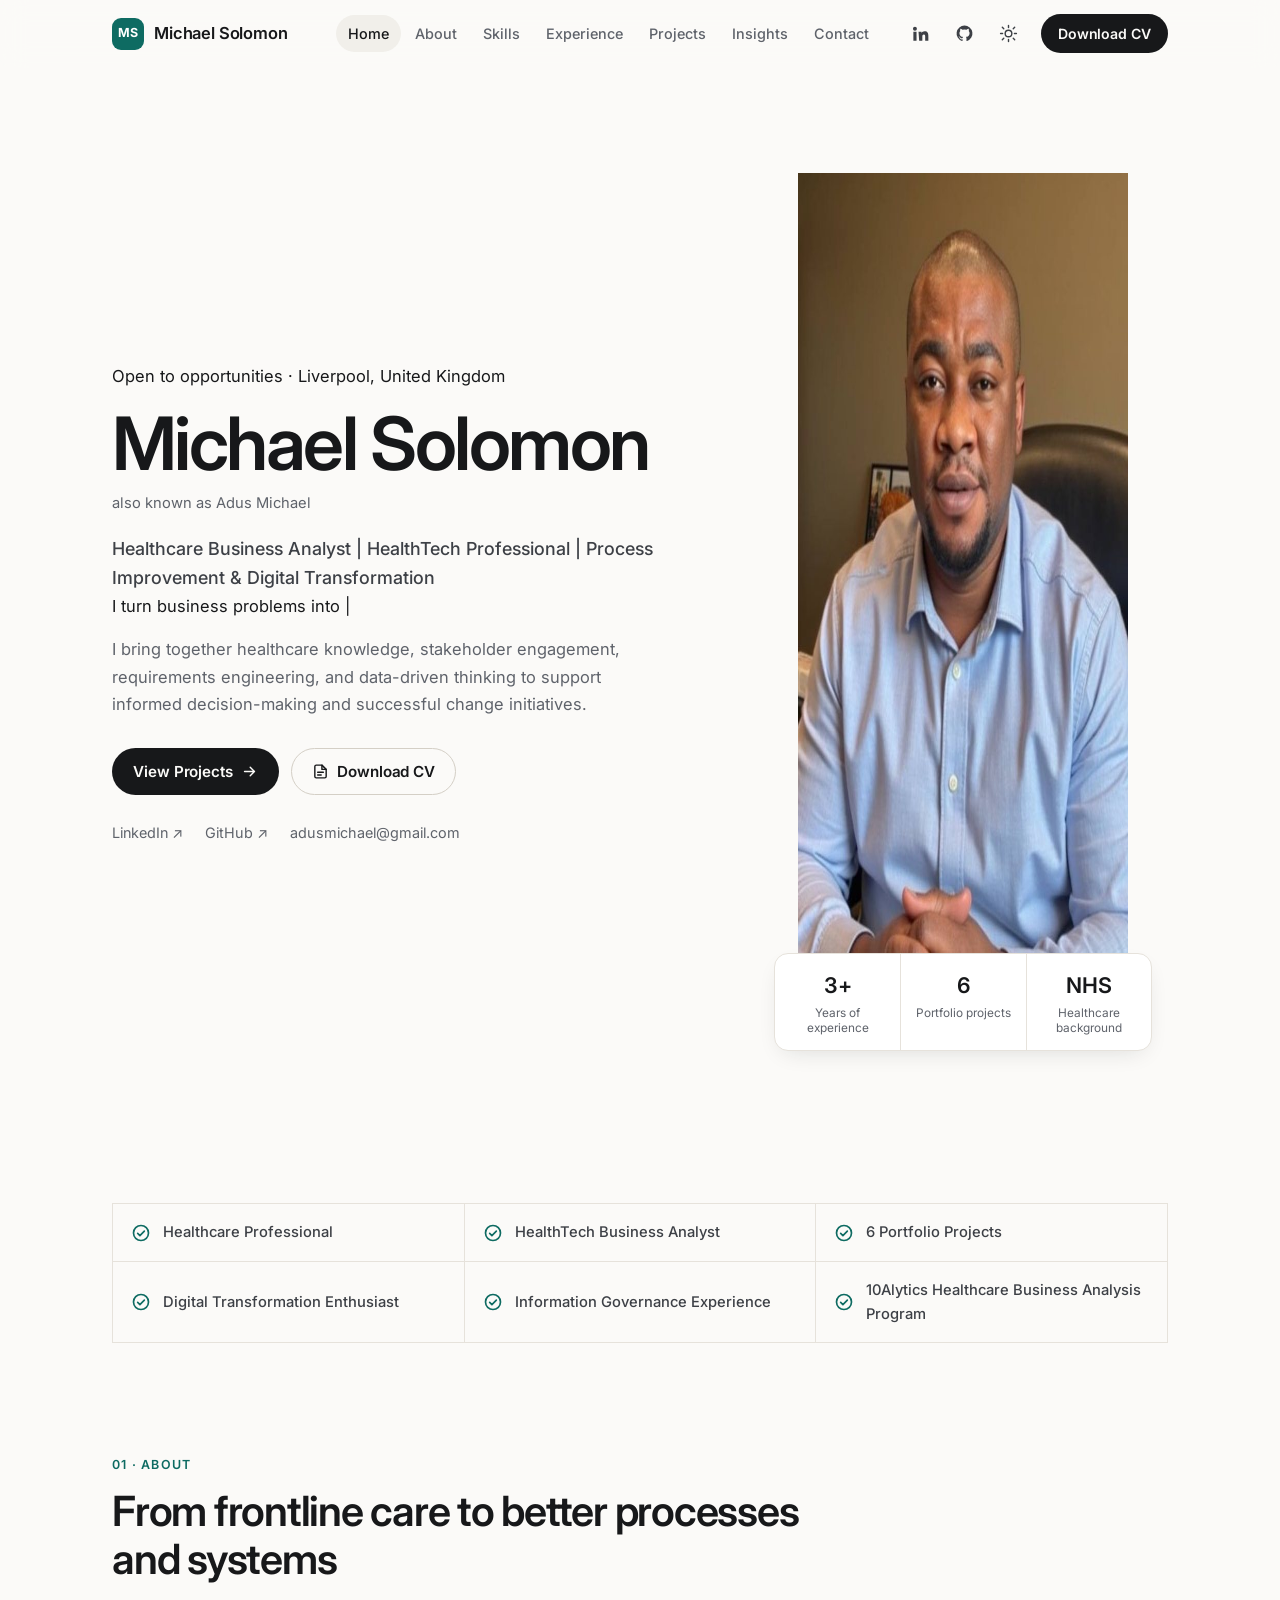
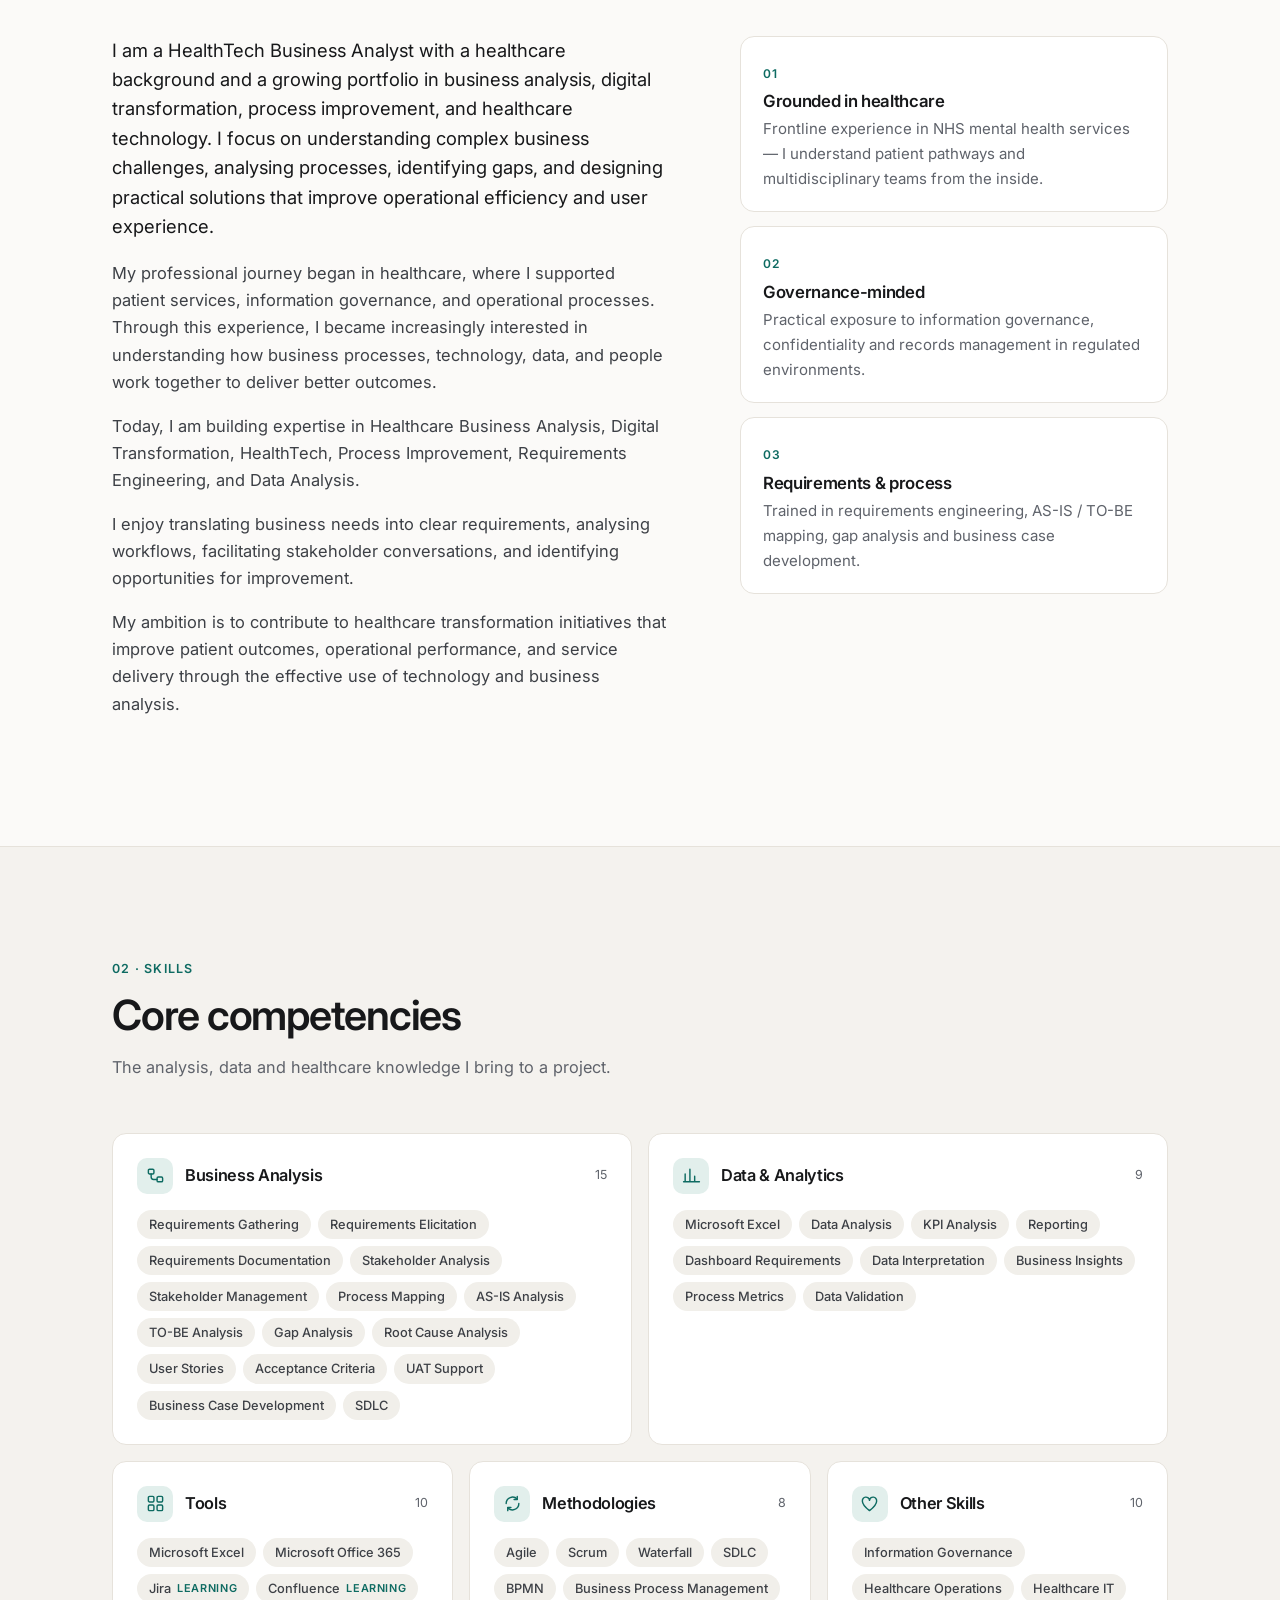
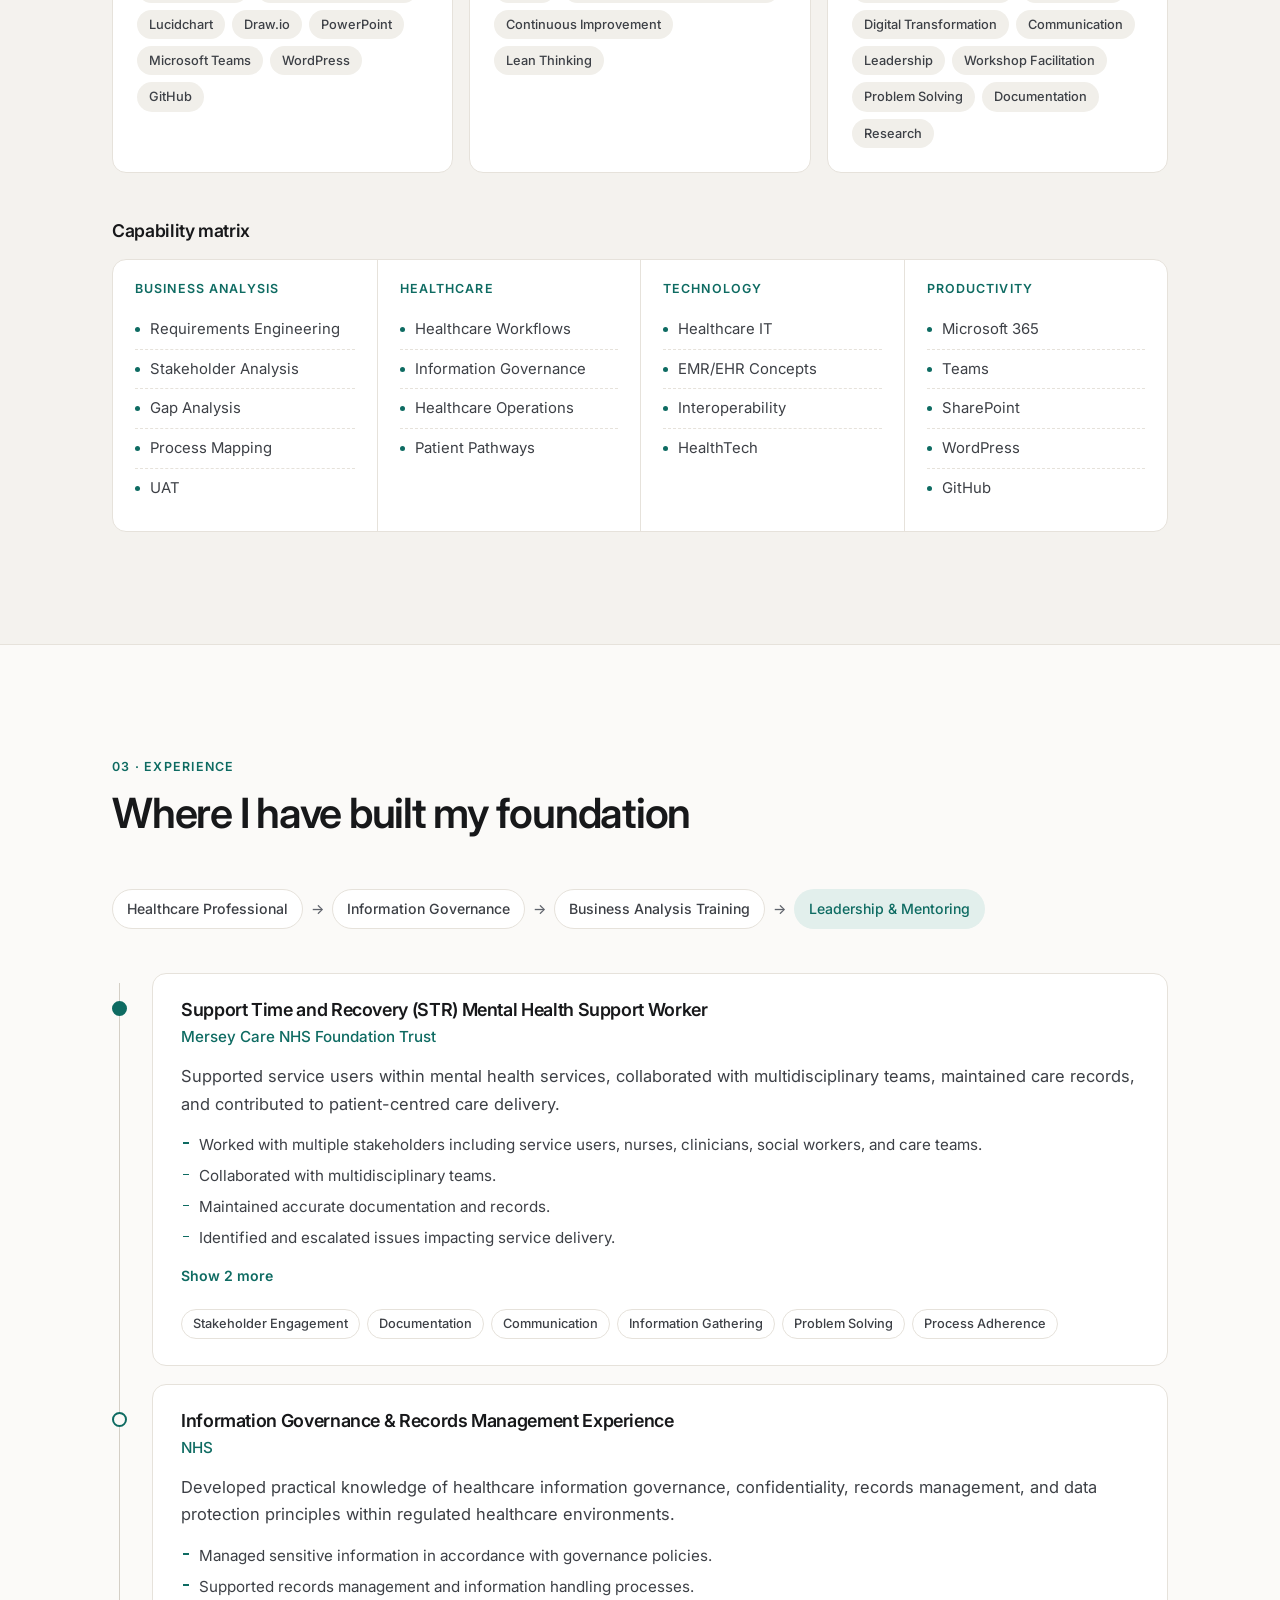
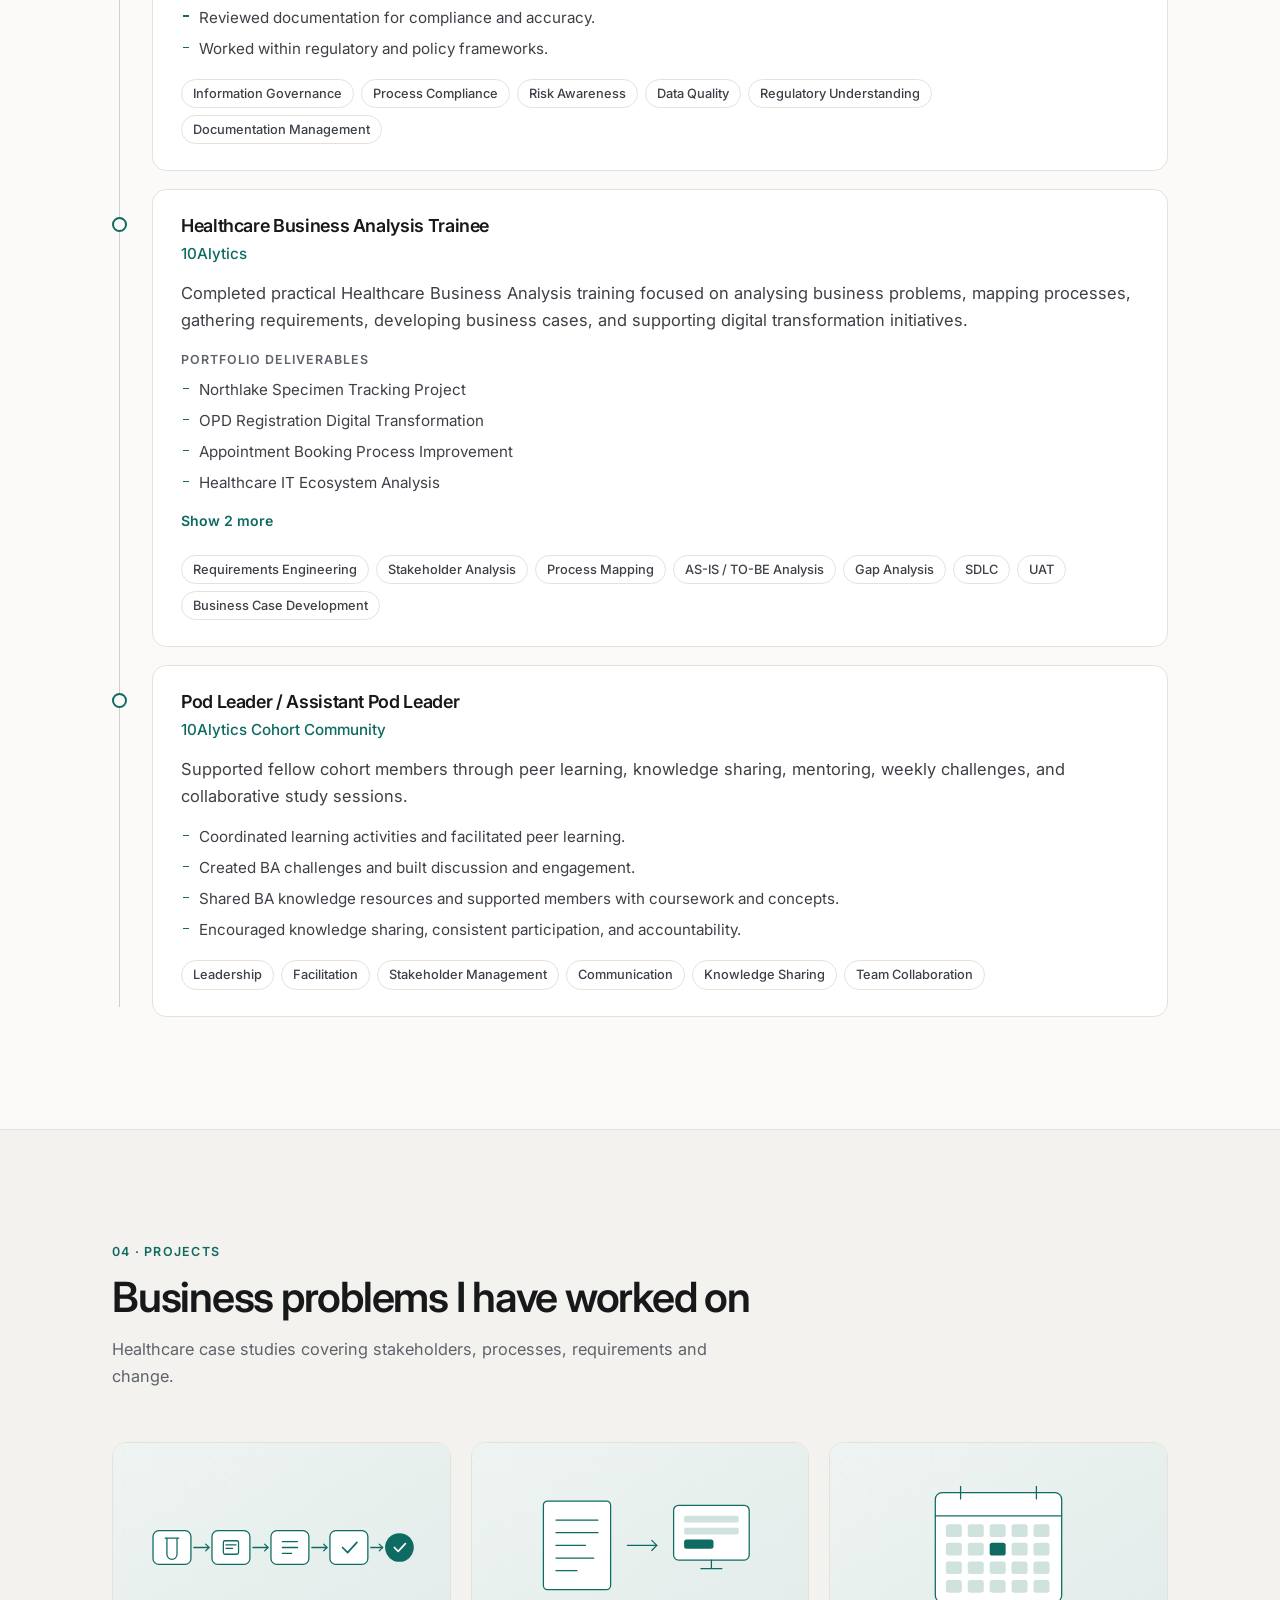
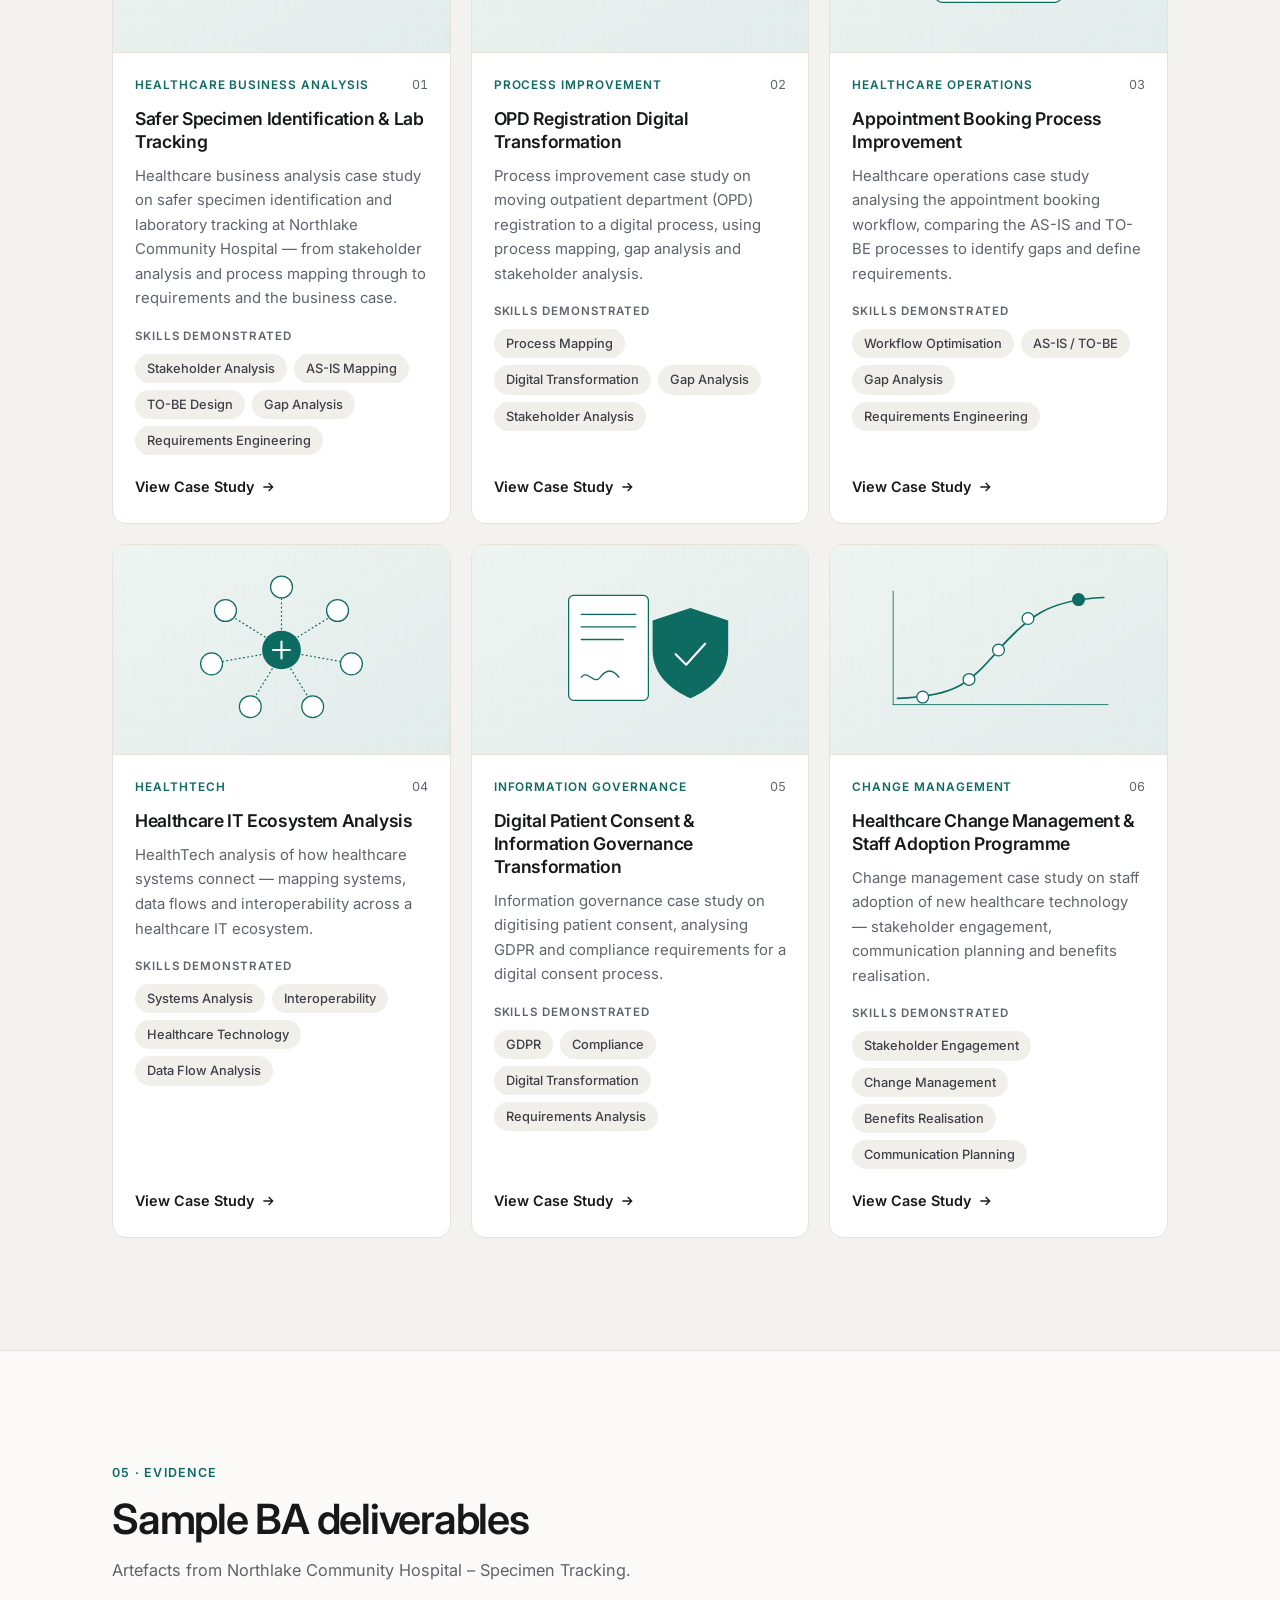
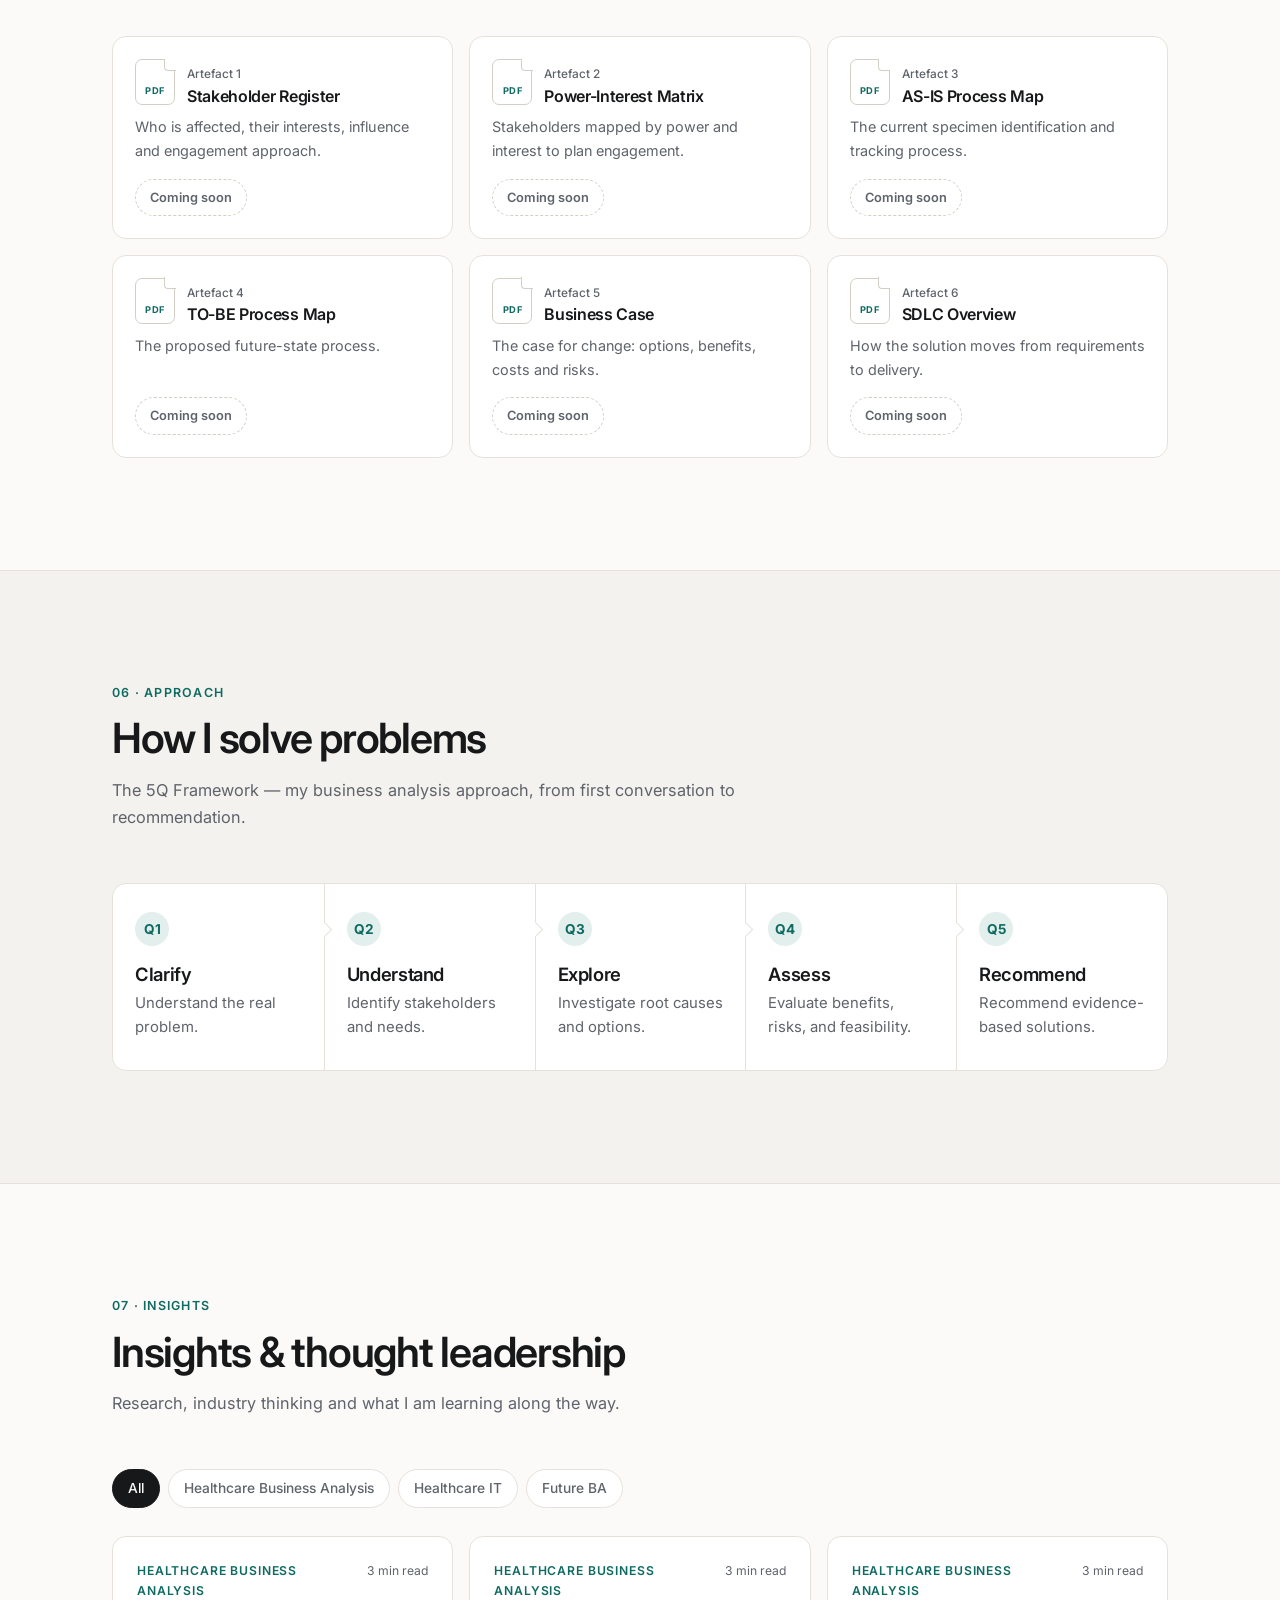
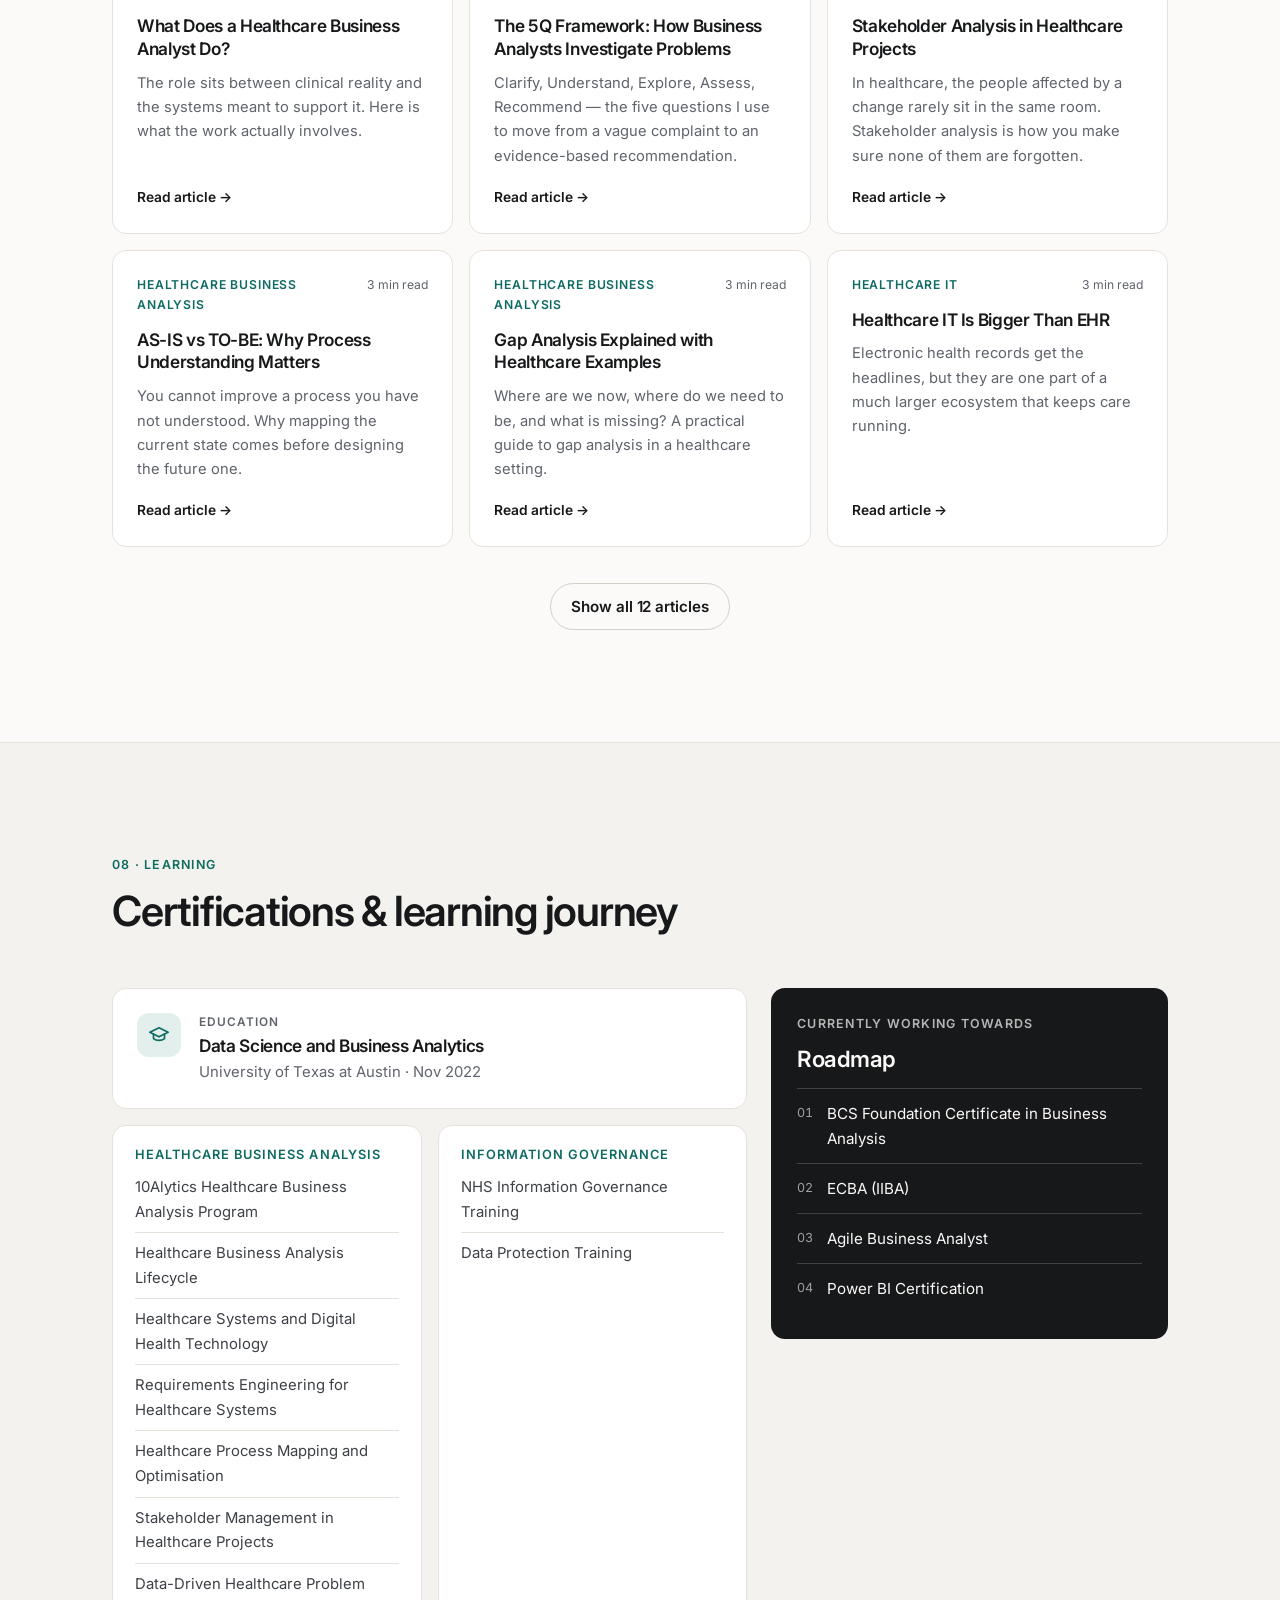
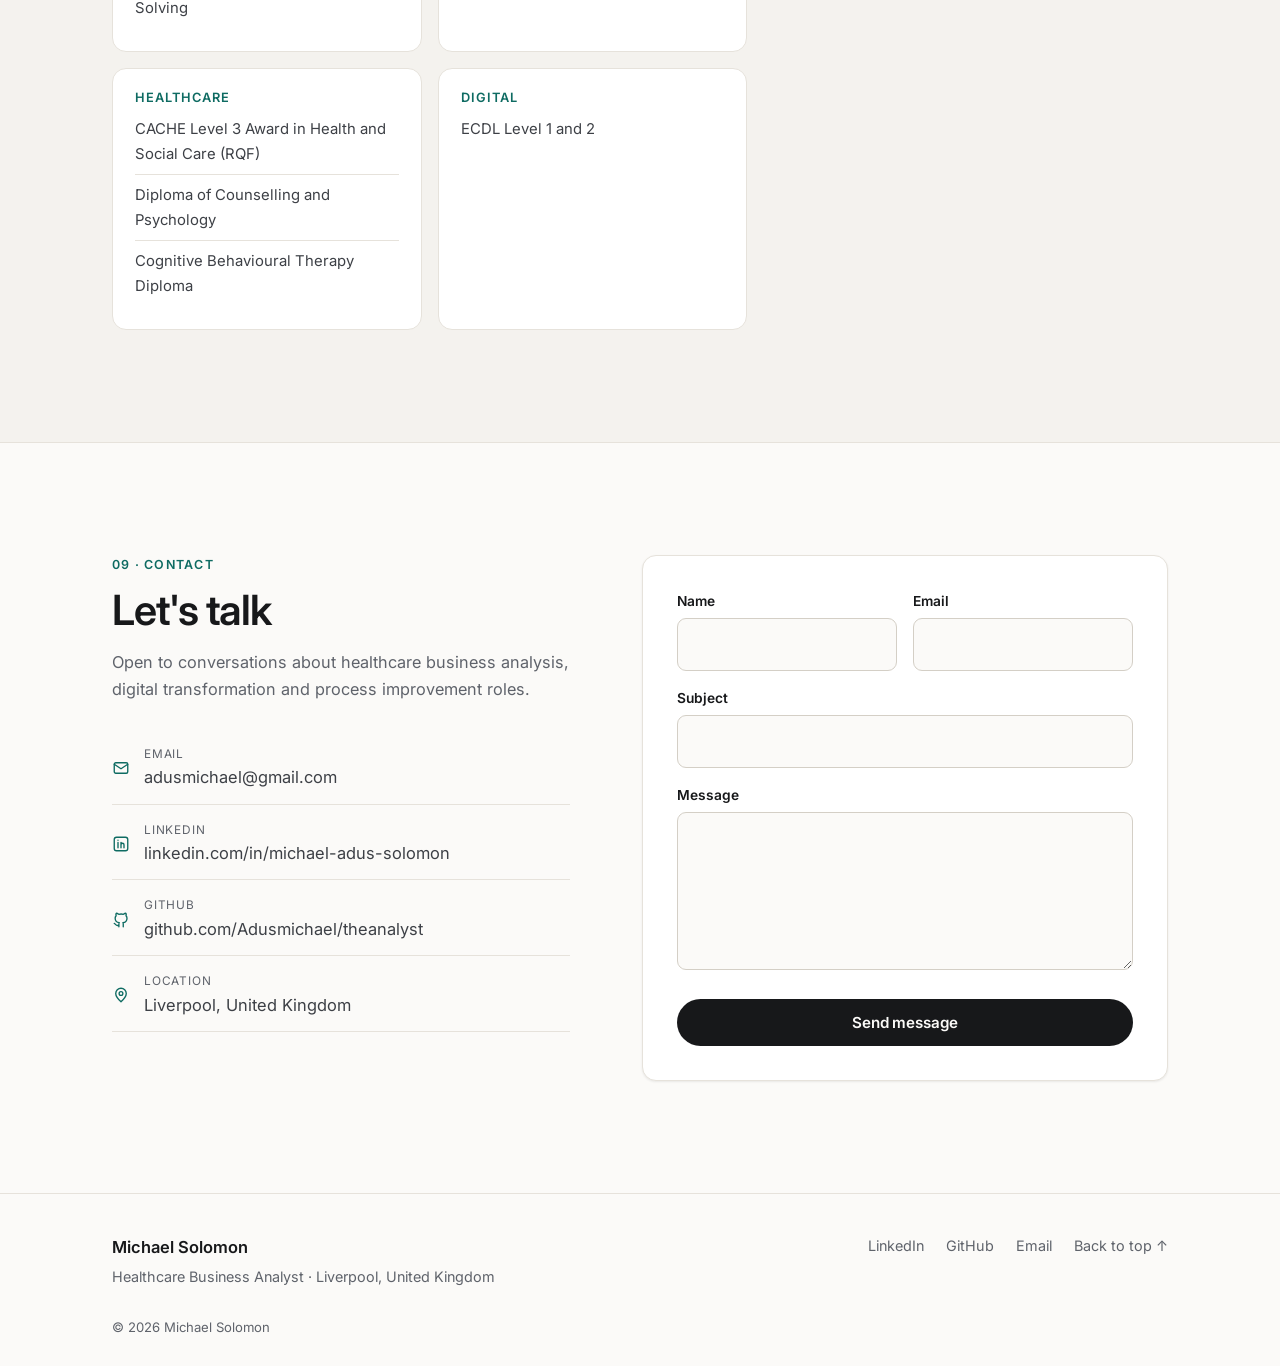
==== index.html @ 5e90b8e3 "Add files via upload" ====
<!DOCTYPE html>
<html lang="en-GB">
<head>
  <meta charset="UTF-8">
  <meta name="viewport" content="width=device-width, initial-scale=1">

  <!-- ================= SEO — edit these to update how the site appears in Google and on social media ================= -->
  <title>Michael Solomon — Healthcare Business Analyst | Liverpool, UK</title>
  <meta name="description" content="Michael Solomon (Adus Michael) — Healthcare Business Analyst in Liverpool, UK. Requirements engineering, process improvement, stakeholder analysis and digital transformation for healthcare.">
  <meta name="author" content="Michael Solomon">
  <meta name="keywords" content="Healthcare Business Analyst, HealthTech, Business Analysis, Process Improvement, Digital Transformation, Requirements Engineering, NHS, Liverpool">
  <!-- After deploying, change SITE URL below to your live address (keep the trailing slash) -->
  <link rel="canonical" href="https://adusmichael.github.io/theanalyst/">

  <!-- Open Graph (LinkedIn, Facebook, WhatsApp previews) -->
  <meta property="og:type" content="website">
  <meta property="og:title" content="Michael Solomon — Healthcare Business Analyst">
  <meta property="og:description" content="I turn business problems into smarter solutions. Healthcare business analysis, process improvement and digital transformation.">
  <meta property="og:url" content="https://adusmichael.github.io/theanalyst/">
  <meta property="og:image" content="https://adusmichael.github.io/theanalyst/assets/images/og-image.jpg">
  <meta property="og:locale" content="en_GB">

  <!-- Twitter / X -->
  <meta name="twitter:card" content="summary_large_image">
  <meta name="twitter:title" content="Michael Solomon — Healthcare Business Analyst">
  <meta name="twitter:description" content="I turn business problems into smarter solutions.">
  <meta name="twitter:image" content="https://adusmichael.github.io/theanalyst/assets/images/og-image.jpg">

  <meta name="theme-color" content="#fbfaf8" media="(prefers-color-scheme: light)">
  <meta name="theme-color" content="#0e1012" media="(prefers-color-scheme: dark)">
  <link rel="icon" href="favicon.ico" sizes="any">
  <link rel="icon" href="assets/images/favicon.svg" type="image/svg+xml">
  <link rel="apple-touch-icon" href="assets/images/apple-touch-icon.png">

  <!-- Apply saved theme before paint (prevents a flash) -->
  <script>try{var t=localStorage.getItem('theme');if(t)document.documentElement.setAttribute('data-theme',t);}catch(e){}</script>

  <link rel="preconnect" href="https://fonts.googleapis.com">
  <link rel="preconnect" href="https://fonts.gstatic.com" crossorigin>
  <link href="https://fonts.googleapis.com/css2?family=Inter:wght@400;500;600;700&family=Instrument+Serif:ital@0;1&display=swap" rel="stylesheet">
  <link rel="stylesheet" href="assets/css/style.css">
</head>

<body data-root="" data-page="home">
  <a class="skip-link" href="#main">Skip to content</a>

  <!-- ============================== NAVIGATION ============================== -->
  <header class="site-header" id="top">
    <div class="container nav-wrap">
      <a class="brand" href="#home" aria-label="Michael Solomon — home">
        <span class="brand-mark" aria-hidden="true">MS</span>
        <span class="brand-name" data-field="name">Michael Solomon</span>
      </a>

      <nav class="nav" id="site-nav" aria-label="Main">
        <ul class="nav-links">
          <li><a href="#home">Home</a></li>
          <li><a href="#about">About</a></li>
          <li><a href="#skills">Skills</a></li>
          <li><a href="#experience">Experience</a></li>
          <li><a href="#projects">Projects</a></li>
          <li><a href="#insights">Insights</a></li>
          <li><a href="#contact">Contact</a></li>
        </ul>
        <div class="nav-mobile-extra">
          <a class="btn btn-primary btn-block" data-href="resume" target="_blank" rel="noopener" data-field="resumeButtonText">View CV</a>
          <div class="social-row">
            <a data-href="linkedin" target="_blank" rel="noopener">LinkedIn</a>
            <a data-href="github" target="_blank" rel="noopener">GitHub</a>
          </div>
        </div>
      </nav>

      <div class="nav-actions">
        <a class="icon-btn hide-sm" data-href="linkedin" target="_blank" rel="noopener" aria-label="LinkedIn profile">
          <svg viewBox="0 0 24 24" aria-hidden="true"><path d="M4.98 3.5a2.5 2.5 0 1 1 0 5 2.5 2.5 0 0 1 0-5zM3 9.75h4V21H3zM9.5 9.75h3.8v1.6h.05c.53-1 1.84-2.05 3.78-2.05 4.04 0 4.79 2.66 4.79 6.12V21h-4v-5.02c0-1.2-.02-2.74-1.67-2.74-1.67 0-1.93 1.3-1.93 2.65V21h-4z"/></svg>
        </a>
        <a class="icon-btn hide-sm" data-href="github" target="_blank" rel="noopener" aria-label="GitHub profile">
          <svg viewBox="0 0 24 24" aria-hidden="true"><path d="M12 2a10 10 0 0 0-3.16 19.49c.5.09.68-.22.68-.48v-1.7c-2.78.6-3.37-1.34-3.37-1.34-.45-1.16-1.11-1.47-1.11-1.47-.91-.62.07-.6.07-.6 1 .07 1.53 1.03 1.53 1.03.9 1.52 2.34 1.08 2.91.83.09-.65.35-1.08.63-1.33-2.22-.25-4.55-1.11-4.55-4.94 0-1.09.39-1.98 1.03-2.68-.1-.25-.45-1.27.1-2.65 0 0 .84-.27 2.75 1.02a9.56 9.56 0 0 1 5 0c1.91-1.29 2.75-1.02 2.75-1.02.55 1.38.2 2.4.1 2.65.64.7 1.03 1.59 1.03 2.68 0 3.84-2.34 4.68-4.57 4.93.36.31.68.92.68 1.85v2.74c0 .27.18.58.69.48A10 10 0 0 0 12 2z"/></svg>
        </a>
        <button class="icon-btn" id="theme-toggle" type="button" aria-label="Switch colour theme">
          <svg class="i-sun" viewBox="0 0 24 24" aria-hidden="true"><circle cx="12" cy="12" r="4.2"/><path d="M12 2v2.5M12 19.5V22M4.2 4.2l1.8 1.8M18 18l1.8 1.8M2 12h2.5M19.5 12H22M4.2 19.8 6 18M18 6l1.8-1.8"/></svg>
          <svg class="i-moon" viewBox="0 0 24 24" aria-hidden="true"><path d="M20.5 14.5A8.5 8.5 0 0 1 9.5 3.5a8.5 8.5 0 1 0 11 11z"/></svg>
        </button>
        <a class="btn btn-primary btn-sm hide-sm" data-href="resume" target="_blank" rel="noopener" data-field="resumeButtonText">View CV</a>
        <button class="icon-btn menu-btn" id="menu-toggle" type="button" aria-label="Open menu" aria-expanded="false" aria-controls="site-nav">
          <span></span><span></span>
        </button>
      </div>
    </div>
  </header>

  <main id="main">

    <!-- ============================== HERO ============================== -->
    <section class="hero" id="home">
      <span class="blob b1" aria-hidden="true"></span>
      <span class="blob b2" aria-hidden="true"></span>
      <div class="container hero-grid">
        <div class="hero-copy">
          <p class="status-pill"><i aria-hidden="true"></i><span id="hero-status">Open to opportunities</span> · <span data-field="location">Liverpool, United Kingdom</span></p>
          <h1 class="hero-name" id="hero-name"><span data-field="name">Michael Solomon</span></h1>
          <p class="hero-aka">also known as <span data-field="alsoKnownAs">Adus Michael</span></p>
          <p class="hero-title" data-field="title">Healthcare Business Analyst</p>
          <p class="typed-line" id="typed-line" aria-label="I turn business problems into smarter solutions.">
            <span aria-hidden="true"><span id="typed-prefix">I turn business problems into</span> <span class="typed" id="typed"></span><span class="cursor">|</span></span>
          </p>
          <p class="hero-intro" data-field="heroIntro"></p>
          <div class="hero-cta">
            <a class="btn btn-primary" href="#projects">View Projects
              <svg viewBox="0 0 24 24" aria-hidden="true"><path d="M5 12h14M13 6l6 6-6 6"/></svg></a>
            <a class="btn btn-ghost" data-href="resume" target="_blank" rel="noopener">
              <svg viewBox="0 0 24 24" aria-hidden="true"><path d="M14 3H6a2 2 0 0 0-2 2v14a2 2 0 0 0 2 2h12a2 2 0 0 0 2-2V9z"/><path d="M14 3v6h6M8 13h8M8 17h5"/></svg>
              <span data-field="resumeButtonText">View CV</span></a>
          </div>
          <ul class="hero-links">
            <li><a data-href="linkedin" target="_blank" rel="noopener">LinkedIn ↗</a></li>
            <li><a data-href="github" target="_blank" rel="noopener">GitHub ↗</a></li>
            <li><a data-href="emailLink" data-field="email"></a></li>
          </ul>
        </div>

        <div class="hero-visual">
        <figure class="avatar-wrap">
          <span class="avatar-ring" aria-hidden="true"></span>
          <img class="photo" data-src="photo" data-alt="photoAlt" src="assets/images/profile.jpg" alt="Portrait of Michael Solomon" width="640" height="800" fetchpriority="high">
          <span class="tag-float t1" id="tag1"></span>
          <span class="tag-float t2" id="tag2"></span>
          <span class="tag-float t3" id="tag3"></span>
        </figure>
        <dl class="hero-stats" id="hero-stats"></dl>
        </div>
      </div>
    </section>

    <!-- Scrolling skills strip (edit "marquee" in data.js) -->
    <div class="marquee" aria-label="Key skills">
      <div class="track" id="marquee-track"></div>
    </div>

    <div class="container">
      <ul class="highlights reveal" id="highlights" aria-label="Highlights"></ul>
    </div>

    <div id="glow" aria-hidden="true"></div>

    <!-- ============================== ABOUT ============================== -->
    <section class="section" id="about">
      <div class="container">
        <header class="section-head reveal">
          <p class="section-label">01 · About</p>
          <h2>From frontline care to better processes and systems</h2>
        </header>
        <div class="about-grid">
          <div class="about-copy reveal">
            <p class="lead" data-field="aboutShort"></p>
            <div id="about-long"></div>
          </div>
          <ul class="pillars" id="about-pillars"></ul>
        </div>
      </div>
    </section>

    <!-- ============================== SKILLS ============================== -->
    <section class="section section-alt" id="skills">
      <div class="container">
        <header class="section-head reveal">
          <p class="section-label">02 · Skills</p>
          <h2>Core competencies</h2>
          <p class="section-sub">The analysis, data and healthcare knowledge I bring to a project.</p>
        </header>
        <div class="competency-grid" id="competencies"></div>

        <div class="matrix-wrap reveal">
          <h3 class="sub-title">Capability matrix</h3>
          <div class="matrix" id="capability-matrix" role="list"></div>
        </div>
      </div>
    </section>

    <!-- ============================== EXPERIENCE ============================== -->
    <section class="section" id="experience">
      <div class="container">
        <header class="section-head reveal">
          <p class="section-label">03 · Experience</p>
          <h2>Where I have built my foundation</h2>
        </header>
        <ol class="journey reveal" id="journey" aria-label="Career journey"></ol>
        <ol class="timeline" id="timeline"></ol>
      </div>
    </section>

    <!-- ============================== PROJECTS ============================== -->
    <section class="section section-alt" id="projects">
      <div class="container">
        <header class="section-head reveal">
          <p class="section-label">04 · Projects</p>
          <h2>Business problems I have worked on</h2>
          <p class="section-sub">Healthcare case studies covering stakeholders, processes, requirements and change.</p>
        </header>
        <div class="project-grid" id="project-grid"></div>
      </div>
    </section>

    <!-- ============================== ARTEFACTS ============================== -->
    <section class="section" id="artefacts">
      <div class="container">
        <header class="section-head reveal">
          <p class="section-label">05 · Evidence</p>
          <h2>Sample BA deliverables</h2>
          <p class="section-sub">Artefacts from <span data-field="artefactsProject"></span>.</p>
        </header>
        <div class="artefact-grid" id="artefacts-grid"></div>
      </div>
    </section>

    <!-- ============================== APPROACH (5Q) ============================== -->
    <section class="section section-alt" id="approach">
      <div class="container">
        <header class="section-head reveal">
          <p class="section-label">06 · Approach</p>
          <h2>How I solve problems</h2>
          <p class="section-sub">The 5Q Framework — my business analysis approach, from first conversation to recommendation.</p>
        </header>
        <ol class="approach" id="approach-steps"></ol>
      </div>
    </section>

    <!-- ============================== INSIGHTS ============================== -->
    <section class="section" id="insights">
      <div class="container">
        <header class="section-head reveal">
          <p class="section-label">07 · Insights</p>
          <h2>Insights &amp; thought leadership</h2>
          <p class="section-sub">Research, industry thinking and what I am learning along the way.</p>
        </header>
        <div class="filter-bar reveal" id="insight-filters" role="group" aria-label="Filter articles by topic"></div>
        <div class="insight-grid" id="insight-grid"></div>
        <div class="center-row"><button class="btn btn-ghost" id="insights-more" type="button" hidden>Show all articles</button></div>
      </div>
    </section>

    <!-- ============================== CERTIFICATIONS ============================== -->
    <section class="section section-alt" id="certifications">
      <div class="container">
        <header class="section-head reveal">
          <p class="section-label">08 · Learning</p>
          <h2>Certifications &amp; learning journey</h2>
        </header>
        <div class="learning-grid">
          <div>
            <div class="edu" id="education"></div>
            <div class="learning-groups" id="learning-groups"></div>
          </div>
          <aside class="roadmap reveal" aria-labelledby="roadmap-title">
            <p class="section-label">Currently working towards</p>
            <h3 id="roadmap-title">Roadmap</h3>
            <ol id="roadmap"></ol>
          </aside>
        </div>
      </div>
    </section>

    <!-- ============================== CONTACT ============================== -->
    <section class="section" id="contact">
      <div class="container contact-grid">
        <div class="contact-copy reveal">
          <p class="section-label">09 · Contact</p>
          <h2>Let's talk</h2>
          <p class="section-sub">Open to conversations about healthcare business analysis, digital transformation and process improvement roles.</p>
          <ul class="contact-list" id="contact-list"></ul>
        </div>

        <!-- Formspree form. The endpoint is set in assets/js/data.js (formspreeEndpoint) -->
        <form class="contact-form reveal" id="contact-form" action="https://formspree.io/f/xdeekkqa" method="POST" novalidate>
          <div class="field-row">
            <div class="field">
              <label for="cf-name">Name</label>
              <input id="cf-name" name="name" type="text" autocomplete="name" required>
              <p class="field-error" id="cf-name-err"></p>
            </div>
            <div class="field">
              <label for="cf-email">Email</label>
              <input id="cf-email" name="email" type="email" autocomplete="email" required>
              <p class="field-error" id="cf-email-err"></p>
            </div>
          </div>
          <div class="field">
            <label for="cf-subject">Subject</label>
            <input id="cf-subject" name="subject" type="text" required>
            <p class="field-error" id="cf-subject-err"></p>
          </div>
          <div class="field">
            <label for="cf-message">Message</label>
            <textarea id="cf-message" name="message" rows="5" required></textarea>
            <p class="field-error" id="cf-message-err"></p>
          </div>
          <!-- spam trap: real visitors never fill this in -->
          <input type="text" name="_gotcha" class="hp" tabindex="-1" autocomplete="off" aria-hidden="true">
          <button class="btn btn-primary btn-submit" type="submit">
            <span class="btn-label">Send message</span>
            <span class="spinner" aria-hidden="true"></span>
          </button>
          <p class="form-status" id="form-status" role="status" aria-live="polite"></p>
        </form>
      </div>
    </section>
  </main>

  <!-- ============================== FOOTER ============================== -->
  <footer class="site-footer">
    <div class="container footer-wrap">
      <div>
        <p class="footer-name" data-field="name">Michael Solomon</p>
        <p class="footer-meta"><span data-field="footerTitle">Healthcare Business Analyst</span> · <span data-field="location"></span></p>
      </div>
      <ul class="footer-links">
        <li><a data-href="linkedin" target="_blank" rel="noopener">LinkedIn</a></li>
        <li><a data-href="github" target="_blank" rel="noopener">GitHub</a></li>
        <li><a data-href="emailLink">Email</a></li>
        <li><a href="#top">Back to top ↑</a></li>
      </ul>
    </div>
    <div class="container"><p class="copyright">© <span id="year">2026</span> <span data-field="name">Michael Solomon</span></p></div>
  </footer>

  <noscript><p class="noscript">Please enable JavaScript to see the full portfolio.</p></noscript>

  <script src="assets/js/data.js"></script>
  <script src="assets/js/articles.js"></script>
  <script src="assets/js/script.js"></script>
</body>
</html>
---- assets/css/style.css ----
/* ==========================================================================
   STYLES — Michael Solomon Portfolio
   --------------------------------------------------------------------------
   COLOURS:  edit the variables in ":root" (light) and the dark blocks below.
   FONTS:    edit --font-sans and --font-serif (and the Google Fonts link in
             each HTML file's <head>).
   ========================================================================== */

/* ---------------------------------------------------------------- TOKENS */
:root {
  --font-sans: "Inter", system-ui, -apple-system, "Segoe UI", Roboto, Arial, sans-serif;
  --font-serif: "Instrument Serif", Georgia, "Times New Roman", serif;

  --bg: #fbfaf8;
  --bg-alt: #f4f2ee;
  --surface: #ffffff;
  --surface-2: #f1efea;
  --text: #17181a;
  --text-2: #3d4046;
  --muted: #5f636b;
  --border: #e6e2db;
  --border-strong: #d4cfc6;
  --accent: #0e6b62;
  --accent-hover: #0a564f;
  --accent-soft: #e2efec;
  --accent-ink: #ffffff;
  --success: #1f7a4d;
  --danger: #b42318;
  --shadow-sm: 0 1px 2px rgba(20, 20, 20, .04), 0 1px 3px rgba(20, 20, 20, .04);
  --shadow-md: 0 8px 24px -10px rgba(20, 30, 30, .16);
  --img-filter: none;

  --radius: 14px;
  --radius-sm: 9px;
  --container: 1120px;
  --header-h: 68px;
  --ease: cubic-bezier(.2, .7, .2, 1);
  color-scheme: light;
}

@media (prefers-color-scheme: dark) {
  :root:not([data-theme="light"]) {
    --bg: #0e1012; --bg-alt: #121518; --surface: #16191c; --surface-2: #1c2024;
    --text: #ecebe8; --text-2: #c9c8c4; --muted: #9a9ea6;
    --border: #262a2f; --border-strong: #343940;
    --accent: #5fb8ac; --accent-hover: #7cc9be; --accent-soft: #15302d; --accent-ink: #0b1514;
    --success: #4fbf86; --danger: #f2877d;
    --shadow-sm: none; --shadow-md: 0 10px 30px -12px rgba(0, 0, 0, .6);
    --img-filter: brightness(.86) saturate(.9);
    color-scheme: dark;
  }
}
:root[data-theme="dark"] {
  --bg: #0e1012; --bg-alt: #121518; --surface: #16191c; --surface-2: #1c2024;
  --text: #ecebe8; --text-2: #c9c8c4; --muted: #9a9ea6;
  --border: #262a2f; --border-strong: #343940;
  --accent: #5fb8ac; --accent-hover: #7cc9be; --accent-soft: #15302d; --accent-ink: #0b1514;
  --success: #4fbf86; --danger: #f2877d;
  --shadow-sm: none; --shadow-md: 0 10px 30px -12px rgba(0, 0, 0, .6);
  --img-filter: brightness(.86) saturate(.9);
  color-scheme: dark;
}

/* ---------------------------------------------------------------- BASE */
*, *::before, *::after { box-sizing: border-box; }
html { scroll-behavior: smooth; scroll-padding-top: calc(var(--header-h) + 12px); -webkit-text-size-adjust: 100%; }
body {
  margin: 0; background: var(--bg); color: var(--text);
  font-family: var(--font-sans); font-size: 16.5px; line-height: 1.65;
  -webkit-font-smoothing: antialiased; text-rendering: optimizeLegibility;
  overflow-x: hidden;
  transition: background-color .3s var(--ease), color .3s var(--ease);
}
img, svg { display: block; max-width: 100%; }
a { color: inherit; text-decoration: none; }
p { margin: 0 0 1em; }
h1, h2, h3, h4 { margin: 0; line-height: 1.15; letter-spacing: -0.02em; font-weight: 600; }
ul, ol { margin: 0; padding: 0; list-style: none; }
button { font: inherit; color: inherit; }
::selection { background: var(--accent-soft); color: var(--text); }

:focus-visible { outline: 2px solid var(--accent); outline-offset: 3px; border-radius: 6px; }

.container { width: 100%; max-width: var(--container); margin-inline: auto; padding-inline: clamp(16px, 4vw, 32px); }
.skip-link { position: absolute; left: 12px; top: -60px; z-index: 200; background: var(--accent); color: var(--accent-ink); padding: 10px 16px; border-radius: 8px; font-weight: 600; transition: top .2s; }
.skip-link:focus { top: 12px; }
.noscript { text-align: center; padding: 16px; }

/* ---------------------------------------------------------------- BUTTONS */
.btn {
  display: inline-flex; align-items: center; justify-content: center; gap: 8px;
  min-height: 44px; padding: 10px 20px; border-radius: 999px;
  font-weight: 600; font-size: .95rem; letter-spacing: -0.005em;
  border: 1px solid transparent; cursor: pointer;
  transition: background-color .2s var(--ease), border-color .2s var(--ease), color .2s, transform .2s var(--ease);
}
.btn svg { width: 17px; height: 17px; fill: none; stroke: currentColor; stroke-width: 2; stroke-linecap: round; stroke-linejoin: round; }
.btn-primary { background: var(--text); color: var(--bg); }
.btn-primary:hover { background: var(--accent); color: var(--accent-ink); }
.btn-ghost { background: transparent; border-color: var(--border-strong); color: var(--text); }
.btn-ghost:hover { border-color: var(--text); }
.btn-sm { min-height: 38px; padding: 7px 16px; font-size: .88rem; }
.btn-block { width: 100%; }
.btn:active { transform: translateY(1px); }
.btn[aria-disabled="true"] { opacity: .55; pointer-events: none; }

.icon-btn {
  width: 40px; height: 40px; display: inline-grid; place-items: center;
  border-radius: 999px; border: 1px solid transparent; background: transparent; cursor: pointer; color: var(--text-2);
  transition: background-color .2s, color .2s, border-color .2s;
}
.icon-btn:hover { background: var(--surface-2); color: var(--text); }
.icon-btn svg { width: 19px; height: 19px; fill: currentColor; }
#theme-toggle svg { fill: none; stroke: currentColor; stroke-width: 1.8; stroke-linecap: round; }
.i-moon { display: none !important; }
:root[data-theme="dark"] .i-sun { display: none !important; }
:root[data-theme="dark"] .i-moon { display: block !important; }
@media (prefers-color-scheme: dark) {
  :root:not([data-theme="light"]) .i-sun { display: none !important; }
  :root:not([data-theme="light"]) .i-moon { display: block !important; }
}

/* ---------------------------------------------------------------- HEADER */
.site-header {
  position: sticky; top: 0; z-index: 100; height: var(--header-h);
  background: color-mix(in srgb, var(--bg) 82%, transparent);
  backdrop-filter: saturate(160%) blur(12px); -webkit-backdrop-filter: saturate(160%) blur(12px);
  border-bottom: 1px solid transparent;
  transition: border-color .3s, background-color .3s;
}
.site-header.scrolled { border-bottom-color: var(--border); }
.nav-wrap { height: 100%; display: flex; align-items: center; gap: 20px; }
.brand { display: inline-flex; align-items: center; gap: 10px; font-weight: 600; letter-spacing: -0.01em; flex-shrink: 0; }
.brand-mark {
  width: 32px; height: 32px; display: grid; place-items: center; border-radius: 9px;
  background: var(--accent); color: var(--accent-ink); font-size: .78rem; font-weight: 700; letter-spacing: .02em;
}
.nav { margin-left: auto; }
.nav-links { display: flex; gap: 2px; }
.nav-links a {
  display: block; padding: 7px 12px; border-radius: 999px; font-size: .9rem; color: var(--muted); font-weight: 500;
  transition: color .2s, background-color .2s;
}
.nav-links a:hover { color: var(--text); }
.nav-links a.active { color: var(--text); background: var(--surface-2); }
.nav-actions { display: flex; align-items: center; gap: 4px; }
.nav-actions .btn { margin-left: 8px; }
.nav-mobile-extra { display: none; }
.menu-btn { display: none; position: relative; }
.menu-btn span { position: absolute; left: 11px; right: 11px; height: 1.7px; background: currentColor; border-radius: 2px; transition: transform .25s var(--ease), top .25s var(--ease); }
.menu-btn span:first-child { top: 15px; }
.menu-btn span:last-child { top: 23px; }
.menu-open .menu-btn span:first-child { top: 19px; transform: rotate(45deg); }
.menu-open .menu-btn span:last-child { top: 19px; transform: rotate(-45deg); }

@media (max-width: 1040px) { .hide-sm { display: none !important; } }
@media (max-width: 900px) {
  .menu-btn { display: inline-grid; }
  .nav {
    position: fixed; inset: var(--header-h) 0 auto 0; margin: 0;
    background: var(--bg); border-bottom: 1px solid var(--border);
    padding: 12px clamp(16px, 4vw, 32px) 24px;
    max-height: calc(100dvh - var(--header-h)); overflow-y: auto;
    opacity: 0; visibility: hidden; transform: translateY(-8px);
    transition: opacity .25s var(--ease), transform .25s var(--ease), visibility .25s;
  }
  .menu-open .nav { opacity: 1; visibility: visible; transform: none; }
  .nav-links { flex-direction: column; gap: 0; }
  .nav-links a { padding: 13px 4px; font-size: 1.05rem; border-radius: 0; border-bottom: 1px solid var(--border); color: var(--text); }
  .nav-links a.active { background: none; color: var(--accent); }
  .nav-mobile-extra { display: block; margin-top: 20px; }
  .nav-mobile-extra .social-row { display: flex; gap: 20px; justify-content: center; margin-top: 16px; color: var(--muted); font-size: .95rem; }
  .nav-actions { margin-left: auto; }
  .nav { margin-left: 0; }
}
@media (max-width: 380px) { .brand-name { display: none; } }

/* ---------------------------------------------------------------- HERO */
.hero { padding: clamp(40px, 7vw, 88px) 0 clamp(40px, 6vw, 72px); }
.hero-grid { display: grid; grid-template-columns: 1.25fr .9fr; gap: clamp(32px, 6vw, 80px); align-items: center; }
.eyebrow {
  display: inline-flex; align-items: center; gap: 8px; margin-bottom: 22px;
  padding: 5px 12px 5px 10px; border: 1px solid var(--border); border-radius: 999px;
  font-size: .82rem; color: var(--muted); background: var(--surface);
}
.eyebrow .dot { width: 7px; height: 7px; border-radius: 50%; background: var(--accent); box-shadow: 0 0 0 3px var(--accent-soft); }
.hero-name { font-size: clamp(2.6rem, 6.4vw, 4.6rem); letter-spacing: -0.035em; font-weight: 600; line-height: 1.02; }
.hero-aka { margin: 10px 0 0; color: var(--muted); font-size: .92rem; }
.hero-title { margin: 18px 0 0; color: var(--text-2); font-weight: 500; font-size: clamp(1rem, 1.6vw, 1.12rem); max-width: 34em; }
.hero-tagline {
  margin: 26px 0 0; font-family: var(--font-serif); font-style: italic; font-weight: 400;
  font-size: clamp(1.75rem, 3.4vw, 2.5rem); line-height: 1.15; letter-spacing: -0.01em; color: var(--accent);
}
.hero-intro { margin: 16px 0 0; color: var(--muted); max-width: 34em; }
.hero-cta { display: flex; flex-wrap: wrap; gap: 12px; margin-top: 30px; }
.hero-links { display: flex; flex-wrap: wrap; gap: 6px 22px; margin-top: 26px; font-size: .9rem; color: var(--muted); }
.hero-links a { border-bottom: 1px solid transparent; transition: color .2s, border-color .2s; overflow-wrap: anywhere; }
.hero-links a:hover { color: var(--text); border-color: var(--border-strong); }

.hero-portrait { margin: 0; position: relative; }
.portrait-frame {
  aspect-ratio: 4 / 5; border-radius: 22px; overflow: hidden; background: var(--surface-2);
  border: 1px solid var(--border); box-shadow: var(--shadow-md);
}
.portrait-frame img { width: 100%; height: 100%; object-fit: cover; filter: var(--img-filter); }
.hero-stats {
  margin: -36px 16px 0; position: relative; display: grid; grid-template-columns: repeat(3, 1fr);
  background: var(--surface); border: 1px solid var(--border); border-radius: var(--radius); box-shadow: var(--shadow-md);
}
.hero-stats div { padding: 14px 12px; text-align: center; }
.hero-stats div + div { border-left: 1px solid var(--border); }
.hero-stats dt { font-size: 1.35rem; font-weight: 600; letter-spacing: -0.02em; }
.hero-stats dd { margin: 2px 0 0; font-size: .74rem; color: var(--muted); line-height: 1.3; }

.highlights {
  margin-top: clamp(48px, 7vw, 80px); display: grid; grid-template-columns: repeat(3, 1fr);
  border-top: 1px solid var(--border); border-left: 1px solid var(--border);
}
.highlights li {
  display: flex; align-items: center; gap: 12px; padding: 16px 18px; font-size: .92rem; font-weight: 500; color: var(--text-2);
  border-right: 1px solid var(--border); border-bottom: 1px solid var(--border);
}
.highlights svg { width: 20px; height: 20px; flex-shrink: 0; color: var(--accent); fill: none; stroke: currentColor; stroke-width: 2; stroke-linecap: round; stroke-linejoin: round; }

@media (max-width: 900px) {
  .hero-grid { grid-template-columns: 1fr; }
  .hero-portrait { max-width: 380px; width: 100%; margin-inline: auto; order: -1; }
  .highlights { grid-template-columns: repeat(2, 1fr); }
}
@media (max-width: 560px) {
  .highlights { grid-template-columns: 1fr; }
  .hero-cta .btn { flex: 1 1 auto; }
  .hero-stats { margin-inline: 8px; }
}

/* ---------------------------------------------------------------- SECTIONS */
.section { padding: clamp(64px, 9vw, 112px) 0; }
.section-alt { background: var(--bg-alt); border-block: 1px solid var(--border); }
.section-head { max-width: 720px; margin-bottom: clamp(32px, 5vw, 52px); }
.section-label { margin: 0 0 12px; font-size: .78rem; font-weight: 600; letter-spacing: .1em; text-transform: uppercase; color: var(--accent); }
.section-head h2, .contact-copy h2 { font-size: clamp(1.8rem, 3.6vw, 2.6rem); letter-spacing: -0.03em; }
.section-sub { margin: 14px 0 0; color: var(--muted); font-size: 1.02rem; max-width: 40em; }
.sub-title { font-size: 1.1rem; margin-bottom: 18px; }
.center-row { display: flex; justify-content: center; margin-top: 36px; }

.chip {
  display: inline-flex; align-items: center; gap: 6px; padding: 4px 11px; border-radius: 999px;
  font-size: .8rem; font-weight: 500; line-height: 1.5; color: var(--text-2);
  background: var(--surface); border: 1px solid var(--border);
}
.chip-soft { background: var(--surface-2); border-color: transparent; }
.chip .tag { font-size: .68rem; text-transform: uppercase; letter-spacing: .06em; color: var(--accent); font-weight: 600; }
.chips { display: flex; flex-wrap: wrap; gap: 7px; }

.card {
  background: var(--surface); border: 1px solid var(--border); border-radius: var(--radius);
  transition: border-color .25s var(--ease), box-shadow .25s var(--ease), transform .25s var(--ease);
}

/* ---------------------------------------------------------------- ABOUT */
.about-grid { display: grid; grid-template-columns: 1.3fr 1fr; gap: clamp(32px, 6vw, 72px); align-items: start; }
.about-copy .lead { font-size: 1.15rem; color: var(--text); line-height: 1.6; }
.about-copy p { color: var(--text-2); }
.pillars { display: grid; gap: 14px; }
.pillars li { padding: 22px 22px 20px; }
.pillars .num { font-size: .75rem; font-weight: 600; color: var(--accent); letter-spacing: .08em; }
.pillars h3 { font-size: 1.05rem; margin: 6px 0 6px; }
.pillars p { margin: 0; color: var(--muted); font-size: .94rem; }
@media (max-width: 860px) { .about-grid { grid-template-columns: 1fr; } }

/* ---------------------------------------------------------------- SKILLS */
.competency-grid { display: grid; grid-template-columns: repeat(6, 1fr); gap: 16px; }
.competency { padding: 24px; grid-column: span 2; }
.competency:nth-child(1) { grid-column: span 3; }
.competency:nth-child(2) { grid-column: span 3; }
.competency-head { display: flex; align-items: center; gap: 12px; margin-bottom: 16px; }
.competency-icon { width: 36px; height: 36px; border-radius: 10px; display: grid; place-items: center; background: var(--accent-soft); color: var(--accent); }
.competency-icon svg { width: 19px; height: 19px; fill: none; stroke: currentColor; stroke-width: 1.8; stroke-linecap: round; stroke-linejoin: round; }
.competency h3 { font-size: 1.02rem; }
.competency .count { margin-left: auto; font-size: .78rem; color: var(--muted); }
@media (max-width: 980px) { .competency, .competency:nth-child(1), .competency:nth-child(2) { grid-column: span 3; } }
@media (max-width: 640px) { .competency-grid { grid-template-columns: 1fr; } .competency, .competency:nth-child(1), .competency:nth-child(2) { grid-column: auto; } }

.matrix-wrap { margin-top: 48px; }
.matrix { display: grid; grid-template-columns: repeat(4, 1fr); border: 1px solid var(--border); border-radius: var(--radius); overflow: hidden; background: var(--surface); }
.matrix-col { padding: 22px 22px 24px; }
.matrix-col + .matrix-col { border-left: 1px solid var(--border); }
.matrix-col h4 { font-size: .78rem; text-transform: uppercase; letter-spacing: .09em; color: var(--accent); margin-bottom: 14px; }
.matrix-col li { padding: 7px 0; border-top: 1px dashed var(--border); font-size: .93rem; color: var(--text-2); display: flex; gap: 10px; align-items: baseline; }
.matrix-col li:first-child { border-top: 0; }
.matrix-col li::before { content: ""; width: 5px; height: 5px; border-radius: 50%; background: var(--accent); flex-shrink: 0; transform: translateY(-2px); }
@media (max-width: 860px) {
  .matrix { grid-template-columns: repeat(2, 1fr); }
  .matrix-col:nth-child(3) { border-left: 0; }
  .matrix-col:nth-child(n+3) { border-top: 1px solid var(--border); }
}
@media (max-width: 520px) {
  .matrix { grid-template-columns: 1fr; }
  .matrix-col + .matrix-col { border-left: 0; border-top: 1px solid var(--border); }
}

/* ---------------------------------------------------------------- EXPERIENCE */
.journey { display: flex; flex-wrap: wrap; gap: 8px; margin-bottom: 44px; counter-reset: j; }
.journey li { display: flex; align-items: center; gap: 8px; font-size: .88rem; font-weight: 500; color: var(--text-2); }
.journey li span { padding: 7px 14px; border-radius: 999px; background: var(--surface); border: 1px solid var(--border); }
.journey li:last-child span { background: var(--accent-soft); border-color: transparent; color: var(--accent); }
.journey li + li::before { content: "→"; color: var(--muted); }

.timeline { position: relative; display: grid; gap: 18px; }
.timeline::before { content: ""; position: absolute; left: 7px; top: 10px; bottom: 10px; width: 1px; background: var(--border-strong); }
.tl-item { position: relative; padding-left: 40px; }
.tl-dot { position: absolute; left: 0; top: 28px; width: 15px; height: 15px; border-radius: 50%; background: var(--bg); border: 2px solid var(--accent); }
.tl-item:first-child .tl-dot { background: var(--accent); }
.tl-card { padding: 26px 28px; }
.tl-card:hover { border-color: var(--border-strong); box-shadow: var(--shadow-md); }
.tl-top { display: flex; flex-wrap: wrap; justify-content: space-between; gap: 6px 20px; align-items: baseline; }
.tl-role { font-size: 1.12rem; }
.tl-company { margin: 4px 0 0; color: var(--accent); font-weight: 500; font-size: .95rem; }
.tl-date { font-size: .84rem; color: var(--muted); white-space: nowrap; }
.tl-summary { margin: 14px 0 0; color: var(--text-2); }
.tl-list-title { margin: 16px 0 6px; font-size: .78rem; text-transform: uppercase; letter-spacing: .08em; color: var(--muted); font-weight: 600; }
.tl-list { display: grid; gap: 6px; margin-top: 14px; }
.tl-list-title + .tl-list { margin-top: 0; }
.tl-list li { position: relative; padding-left: 18px; color: var(--text-2); font-size: .95rem; }
.tl-list li::before { content: ""; position: absolute; left: 2px; top: .7em; width: 6px; height: 1.5px; background: var(--accent); }
.tl-card .chips { margin-top: 18px; }
.tl-toggle { margin-top: 10px; background: none; border: 0; padding: 4px 0; color: var(--accent); font-weight: 600; font-size: .88rem; cursor: pointer; }
.tl-list li.is-extra { display: none; }
.tl-card.expanded .tl-list li.is-extra { display: list-item; list-style: none; }
@media (max-width: 560px) { .tl-card { padding: 20px; } .tl-item { padding-left: 30px; } }

/* ---------------------------------------------------------------- PROJECTS */
.project-grid { display: grid; grid-template-columns: repeat(3, 1fr); gap: 20px; }
.project-card { display: flex; flex-direction: column; overflow: hidden; }
.project-card:hover { transform: translateY(-4px); box-shadow: var(--shadow-md); border-color: var(--border-strong); }
.project-thumb { aspect-ratio: 16 / 10; overflow: hidden; background: var(--surface-2); border-bottom: 1px solid var(--border); }
.project-thumb img { width: 100%; height: 100%; object-fit: cover; filter: var(--img-filter); transition: transform .5s var(--ease); }
.project-card:hover .project-thumb img { transform: scale(1.035); }
.project-body { padding: 22px 22px 24px; display: flex; flex-direction: column; flex: 1; }
.project-meta { display: flex; flex-wrap: wrap; align-items: center; gap: 8px; margin-bottom: 12px; }
.project-cat { font-size: .74rem; font-weight: 600; letter-spacing: .08em; text-transform: uppercase; color: var(--accent); }
.project-num { margin-left: auto; font-size: .78rem; color: var(--muted); font-variant-numeric: tabular-nums; }
.project-card h3 { font-size: 1.1rem; line-height: 1.3; }
.project-card h3 a::after { content: ""; position: absolute; inset: 0; }
.project-card { position: relative; }
.project-desc { margin: 10px 0 16px; color: var(--muted); font-size: .93rem; }
.project-sub { font-size: .72rem; text-transform: uppercase; letter-spacing: .08em; font-weight: 600; color: var(--muted); margin: 0 0 8px; }
.project-card .chips { margin-bottom: 20px; }
.project-link { margin-top: auto; display: inline-flex; align-items: center; gap: 6px; font-weight: 600; font-size: .9rem; color: var(--text); }
.project-link svg { width: 16px; height: 16px; fill: none; stroke: currentColor; stroke-width: 2; transition: transform .25s var(--ease); }
.project-card:hover .project-link { color: var(--accent); }
.project-card:hover .project-link svg { transform: translateX(3px); }
.project-context { font-size: .78rem; color: var(--muted); }
@media (max-width: 980px) { .project-grid { grid-template-columns: repeat(2, 1fr); } }
@media (max-width: 620px) { .project-grid { grid-template-columns: 1fr; } }

/* ---------------------------------------------------------------- ARTEFACTS */
.artefact-grid { display: grid; grid-template-columns: repeat(3, 1fr); gap: 16px; }
.artefact { padding: 22px; display: flex; flex-direction: column; gap: 10px; }
.artefact:hover { border-color: var(--border-strong); }
.artefact-top { display: flex; align-items: center; gap: 12px; }
.artefact-icon { width: 40px; height: 46px; border-radius: 7px; border: 1.5px solid var(--border-strong); position: relative; display: grid; place-items: end center; padding-bottom: 6px; font-size: .58rem; font-weight: 700; color: var(--accent); letter-spacing: .04em; flex-shrink: 0; }
.artefact-icon::before { content: ""; position: absolute; top: -1.5px; right: -1.5px; width: 12px; height: 12px; background: var(--bg); border-left: 1.5px solid var(--border-strong); border-bottom: 1.5px solid var(--border-strong); border-bottom-left-radius: 4px; }
.section-alt .artefact-icon::before { background: var(--bg-alt); }
.artefact .artefact-icon::before { background: var(--surface); }
.artefact h3 { font-size: 1rem; }
.artefact .n { font-size: .74rem; color: var(--muted); font-weight: 500; }
.artefact p { margin: 0; color: var(--muted); font-size: .9rem; flex: 1; }
.artefact .btn { align-self: flex-start; margin-top: 6px; }
.soon { display: inline-flex; align-self: flex-start; margin-top: 6px; font-size: .8rem; font-weight: 600; color: var(--muted); padding: 7px 14px; border: 1px dashed var(--border-strong); border-radius: 999px; }
@media (max-width: 900px) { .artefact-grid { grid-template-columns: repeat(2, 1fr); } }
@media (max-width: 560px) { .artefact-grid { grid-template-columns: 1fr; } }

/* ---------------------------------------------------------------- APPROACH */
.approach { display: grid; grid-template-columns: repeat(5, 1fr); gap: 0; border: 1px solid var(--border); border-radius: var(--radius); background: var(--surface); overflow: hidden; }
.approach li { padding: 28px 22px 30px; position: relative; }
.approach li + li { border-left: 1px solid var(--border); }
.approach .q { display: inline-grid; place-items: center; width: 34px; height: 34px; border-radius: 50%; background: var(--accent-soft); color: var(--accent); font-weight: 700; font-size: .85rem; }
.approach h3 { font-size: 1.15rem; margin: 18px 0 6px; }
.approach p { margin: 0; color: var(--muted); font-size: .93rem; }
.approach li:not(:last-child)::after {
  content: ""; position: absolute; right: -6px; top: 40px; width: 11px; height: 11px; z-index: 1;
  background: var(--surface); border-top: 1px solid var(--border); border-right: 1px solid var(--border); transform: rotate(45deg);
}
@media (max-width: 900px) {
  .approach { grid-template-columns: 1fr; }
  .approach li { display: grid; grid-template-columns: 34px 1fr; column-gap: 18px; padding: 22px; }
  .approach li + li { border-left: 0; border-top: 1px solid var(--border); }
  .approach h3 { margin: 4px 0 4px; grid-column: 2; }
  .approach p { grid-column: 2; }
  .approach .q { grid-row: span 2; }
  .approach li:not(:last-child)::after { right: auto; left: 36px; top: auto; bottom: -6px; transform: rotate(135deg); }
}

/* ---------------------------------------------------------------- INSIGHTS */
.filter-bar { display: flex; flex-wrap: wrap; gap: 8px; margin-bottom: 28px; }
.filter-btn { padding: 7px 15px; border-radius: 999px; border: 1px solid var(--border); background: var(--surface); font-size: .86rem; font-weight: 500; color: var(--muted); cursor: pointer; transition: all .2s; min-height: 38px; }
.filter-btn:hover { color: var(--text); border-color: var(--border-strong); }
.filter-btn[aria-pressed="true"] { background: var(--text); color: var(--bg); border-color: var(--text); }
.insight-grid { display: grid; grid-template-columns: repeat(3, 1fr); gap: 16px; }
.insight { position: relative; padding: 24px; display: flex; flex-direction: column; }
.insight:hover { border-color: var(--border-strong); box-shadow: var(--shadow-md); transform: translateY(-3px); }
.insight .meta { display: flex; justify-content: space-between; gap: 10px; font-size: .76rem; color: var(--muted); margin-bottom: 14px; }
.insight .meta span:last-child { white-space: nowrap; }
.insight .cat { color: var(--accent); font-weight: 600; text-transform: uppercase; letter-spacing: .07em; }
.insight h3 { font-size: 1.08rem; line-height: 1.32; }
.insight h3 a::after { content: ""; position: absolute; inset: 0; }
.insight p { margin: 10px 0 18px; color: var(--muted); font-size: .92rem; flex: 1; }
.insight .read { font-size: .86rem; font-weight: 600; display: inline-flex; gap: 6px; align-items: center; }
.insight:hover .read { color: var(--accent); }
.insight[hidden] { display: none; }
@media (max-width: 980px) { .insight-grid { grid-template-columns: repeat(2, 1fr); } }
@media (max-width: 620px) { .insight-grid { grid-template-columns: 1fr; } }

/* ---------------------------------------------------------------- LEARNING */
.learning-grid { display: grid; grid-template-columns: 1.6fr 1fr; gap: 24px; align-items: start; }
.edu { padding: 24px; margin-bottom: 16px; display: flex; gap: 18px; align-items: flex-start; }
.edu-icon { width: 44px; height: 44px; flex-shrink: 0; border-radius: 12px; display: grid; place-items: center; background: var(--accent-soft); color: var(--accent); }
.edu-icon svg { width: 22px; height: 22px; fill: none; stroke: currentColor; stroke-width: 1.8; stroke-linecap: round; stroke-linejoin: round; }
.edu .label { font-size: .74rem; text-transform: uppercase; letter-spacing: .08em; color: var(--muted); font-weight: 600; margin: 0 0 4px; }
.edu h3 { font-size: 1.08rem; }
.edu p { margin: 4px 0 0; color: var(--muted); font-size: .93rem; }
.learning-groups { display: grid; grid-template-columns: repeat(2, 1fr); gap: 16px; }
.learn-group { padding: 22px; }
.learn-group h3 { font-size: .8rem; text-transform: uppercase; letter-spacing: .08em; color: var(--accent); margin-bottom: 12px; }
.learn-group li { padding: 8px 0; border-top: 1px solid var(--border); font-size: .93rem; color: var(--text-2); display: flex; justify-content: space-between; gap: 10px; }
.learn-group li:first-of-type { border-top: 0; padding-top: 0; }
.learn-group .note { font-size: .74rem; color: var(--accent); font-weight: 600; white-space: nowrap; }
.roadmap { position: sticky; top: calc(var(--header-h) + 20px); padding: 26px; background: var(--text); color: var(--bg); border-radius: var(--radius); }
.roadmap .section-label { color: color-mix(in srgb, var(--bg) 70%, transparent); }
.roadmap h3 { font-size: 1.4rem; margin-bottom: 16px; }
.roadmap li { display: flex; gap: 14px; align-items: flex-start; padding: 12px 0; border-top: 1px solid color-mix(in srgb, var(--bg) 18%, transparent); font-size: .95rem; }
.roadmap li span { font-size: .78rem; opacity: .6; font-variant-numeric: tabular-nums; padding-top: 2px; }
@media (max-width: 900px) { .learning-grid { grid-template-columns: 1fr; } .roadmap { position: static; } }
@media (max-width: 600px) { .learning-groups { grid-template-columns: 1fr; } }

/* ---------------------------------------------------------------- CONTACT */
.contact-grid { display: grid; grid-template-columns: 1fr 1.15fr; gap: clamp(32px, 6vw, 72px); align-items: start; }
.contact-list { margin-top: 30px; display: grid; gap: 4px; }
.contact-list a, .contact-list div { display: flex; align-items: center; gap: 14px; padding: 12px 0; border-bottom: 1px solid var(--border); color: var(--text-2); }
.contact-list a:hover { color: var(--accent); }
.contact-list svg { width: 18px; height: 18px; flex-shrink: 0; fill: none; stroke: var(--accent); stroke-width: 1.8; stroke-linecap: round; stroke-linejoin: round; }
.contact-list .v { overflow-wrap: anywhere; }
.contact-list small { display: block; font-size: .74rem; color: var(--muted); text-transform: uppercase; letter-spacing: .07em; }

.contact-form { padding: clamp(22px, 4vw, 34px); background: var(--surface); border: 1px solid var(--border); border-radius: var(--radius); box-shadow: var(--shadow-sm); }
.field-row { display: grid; grid-template-columns: 1fr 1fr; gap: 0 16px; }
.field { margin-bottom: 16px; }
.field label { display: block; font-size: .86rem; font-weight: 600; margin-bottom: 6px; }
.field input, .field textarea {
  width: 100%; padding: 12px 14px; border-radius: var(--radius-sm); border: 1px solid var(--border-strong);
  background: var(--bg); color: var(--text); font: inherit; font-size: 1rem;
  transition: border-color .2s, box-shadow .2s;
}
.field textarea { resize: vertical; min-height: 130px; }
.field input:focus, .field textarea:focus { outline: none; border-color: var(--accent); box-shadow: 0 0 0 3px var(--accent-soft); }
.field.invalid input, .field.invalid textarea { border-color: var(--danger); }
.field-error { margin: 6px 0 0; font-size: .82rem; color: var(--danger); min-height: 0; }
.field-error:empty { display: none; }
.hp { position: absolute !important; left: -9999px !important; width: 1px; height: 1px; opacity: 0; }
.btn-submit { width: 100%; margin-top: 4px; position: relative; }
.btn-submit .spinner { display: none; width: 16px; height: 16px; border-radius: 50%; border: 2px solid currentColor; border-right-color: transparent; animation: spin .7s linear infinite; }
.btn-submit.loading .spinner { display: inline-block; }
.btn-submit.loading { pointer-events: none; opacity: .8; }
@keyframes spin { to { transform: rotate(360deg); } }
.form-status { margin: 14px 0 0; font-size: .92rem; padding: 0; border-radius: var(--radius-sm); }
.form-status:empty { display: none; }
.form-status.success { color: var(--success); background: color-mix(in srgb, var(--success) 10%, transparent); padding: 12px 14px; }
.form-status.error { color: var(--danger); background: color-mix(in srgb, var(--danger) 9%, transparent); padding: 12px 14px; }
@media (max-width: 860px) { .contact-grid { grid-template-columns: 1fr; } }
@media (max-width: 520px) { .field-row { grid-template-columns: 1fr; } }

/* ---------------------------------------------------------------- FOOTER */
.site-footer { border-top: 1px solid var(--border); padding: 40px 0 28px; }
.footer-wrap { display: flex; flex-wrap: wrap; justify-content: space-between; gap: 20px; align-items: flex-start; }
.footer-name { font-weight: 600; margin: 0; }
.footer-meta { margin: 4px 0 0; color: var(--muted); font-size: .9rem; }
.footer-links { display: flex; flex-wrap: wrap; gap: 6px 22px; font-size: .9rem; color: var(--muted); }
.footer-links a:hover { color: var(--text); }
.copyright { margin: 28px 0 0; font-size: .82rem; color: var(--muted); }

/* ---------------------------------------------------------------- SUBPAGES (case study + article) */
.page-hero { padding: clamp(36px, 6vw, 72px) 0 clamp(28px, 4vw, 40px); }
.back-link { display: inline-flex; align-items: center; gap: 6px; font-size: .9rem; color: var(--muted); margin-bottom: 28px; font-weight: 500; }
.back-link:hover { color: var(--text); }
.page-hero h1 { font-size: clamp(1.9rem, 4.4vw, 3rem); letter-spacing: -0.03em; max-width: 22em; }
.page-hero .lead { margin: 18px 0 0; font-size: 1.12rem; color: var(--text-2); max-width: 40em; }
.page-meta { display: flex; flex-wrap: wrap; gap: 8px; margin-bottom: 18px; }
.cs-cover { aspect-ratio: 16 / 7; border-radius: var(--radius); overflow: hidden; border: 1px solid var(--border); background: var(--surface-2); }
.cs-cover img { width: 100%; height: 100%; object-fit: cover; filter: var(--img-filter); }
.cs-layout { display: grid; grid-template-columns: 1fr 300px; gap: clamp(32px, 5vw, 64px); align-items: start; padding: clamp(36px, 5vw, 56px) 0 clamp(64px, 8vw, 96px); }
.cs-facts { position: sticky; top: calc(var(--header-h) + 20px); padding: 22px; }
.cs-facts dl { margin: 0; display: grid; gap: 16px; }
.cs-facts dt { font-size: .74rem; text-transform: uppercase; letter-spacing: .08em; color: var(--muted); font-weight: 600; margin-bottom: 6px; }
.cs-facts dd { margin: 0; font-size: .95rem; color: var(--text-2); }
.cs-facts .btn { margin-top: 18px; width: 100%; }
.cs-flow { counter-reset: step; display: grid; gap: 0; }
.cs-step { position: relative; padding: 0 0 34px 54px; }
.cs-step::before { counter-increment: step; content: counter(step, decimal-leading-zero); position: absolute; left: 0; top: 0; width: 36px; height: 36px; border-radius: 50%; display: grid; place-items: center; font-size: .78rem; font-weight: 700; background: var(--accent-soft); color: var(--accent); }
.cs-step::after { content: ""; position: absolute; left: 17.5px; top: 44px; bottom: 8px; width: 1px; background: var(--border-strong); }
.cs-step:last-child::after { display: none; }
.cs-step h2 { font-size: 1.25rem; padding-top: 5px; margin-bottom: 10px; }
.cs-step p, .cs-step li { color: var(--text-2); }
.cs-step ul { display: grid; gap: 8px; }
.cs-step li { position: relative; padding-left: 18px; }
.cs-step li::before { content: ""; position: absolute; left: 2px; top: .72em; width: 6px; height: 1.5px; background: var(--accent); }
.notice { padding: 22px 24px; border: 1px dashed var(--border-strong); border-radius: var(--radius); background: var(--surface); color: var(--text-2); }
.notice h2 { font-size: 1.1rem; margin-bottom: 8px; }
.notice p { margin: 0; color: var(--muted); }
.cs-skill-block { margin-bottom: 36px; }
.cs-skill-block h2 { font-size: 1.25rem; margin-bottom: 14px; }
.cs-nav { display: grid; grid-template-columns: 1fr 1fr; gap: 16px; padding-bottom: clamp(64px, 8vw, 96px); }
.cs-nav a { padding: 20px 22px; }
.cs-nav a:hover { border-color: var(--border-strong); }
.cs-nav small { display: block; color: var(--muted); font-size: .78rem; margin-bottom: 4px; }
.cs-nav strong { font-weight: 600; font-size: .98rem; }
.cs-nav .next { text-align: right; }
@media (max-width: 900px) { .cs-layout { grid-template-columns: 1fr; } .cs-facts { position: static; order: -1; } }
@media (max-width: 560px) { .cs-nav { grid-template-columns: 1fr; } .cs-nav .next { text-align: left; } }

.article { max-width: 700px; margin-inline: auto; padding-bottom: clamp(64px, 8vw, 96px); }
.article-body { font-size: 1.07rem; line-height: 1.78; color: var(--text-2); }
.article-body p { margin: 0 0 1.25em; }
.article-body h2 { font-size: 1.35rem; color: var(--text); margin: 2em 0 .6em; }
.article-body ul { margin: 0 0 1.4em; display: grid; gap: 8px; }
.article-body li { position: relative; padding-left: 22px; }
.article-body li::before { content: ""; position: absolute; left: 4px; top: .78em; width: 7px; height: 1.5px; background: var(--accent); }
.article-body blockquote { margin: 1.8em 0; padding: 4px 0 4px 22px; border-left: 2px solid var(--accent); font-family: var(--font-serif); font-style: italic; font-size: 1.6rem; line-height: 1.3; color: var(--text); }
.article-footer { margin-top: 48px; padding-top: 28px; border-top: 1px solid var(--border); display: flex; flex-wrap: wrap; gap: 12px; justify-content: space-between; align-items: center; }
.article .page-hero h1 { max-width: none; }
.article-related { margin-top: 56px; }
.article-related h2 { font-size: 1.1rem; margin-bottom: 16px; }
.article-related .insight-grid { grid-template-columns: 1fr 1fr; }
@media (max-width: 620px) { .article-related .insight-grid { grid-template-columns: 1fr; } }

/* ---------------------------------------------------------------- MOTION */
.reveal { opacity: 0; transform: translateY(14px); transition: opacity .7s var(--ease), transform .7s var(--ease); }
.reveal.is-visible { opacity: 1; transform: none; }
.no-js .reveal, .no-observer .reveal { opacity: 1; transform: none; }

@media (prefers-reduced-motion: reduce) {
  html { scroll-behavior: auto; }
  *, *::before, *::after { animation-duration: .001ms !important; animation-iteration-count: 1 !important; transition-duration: .001ms !important; }
  .reveal { opacity: 1; transform: none; }
}

@media print {
  .site-header, .contact-form, .filter-bar, #insights-more, .hero-cta { display: none !important; }
  .reveal { opacity: 1 !important; transform: none !important; }
  body { background: #fff; color: #000; }
}
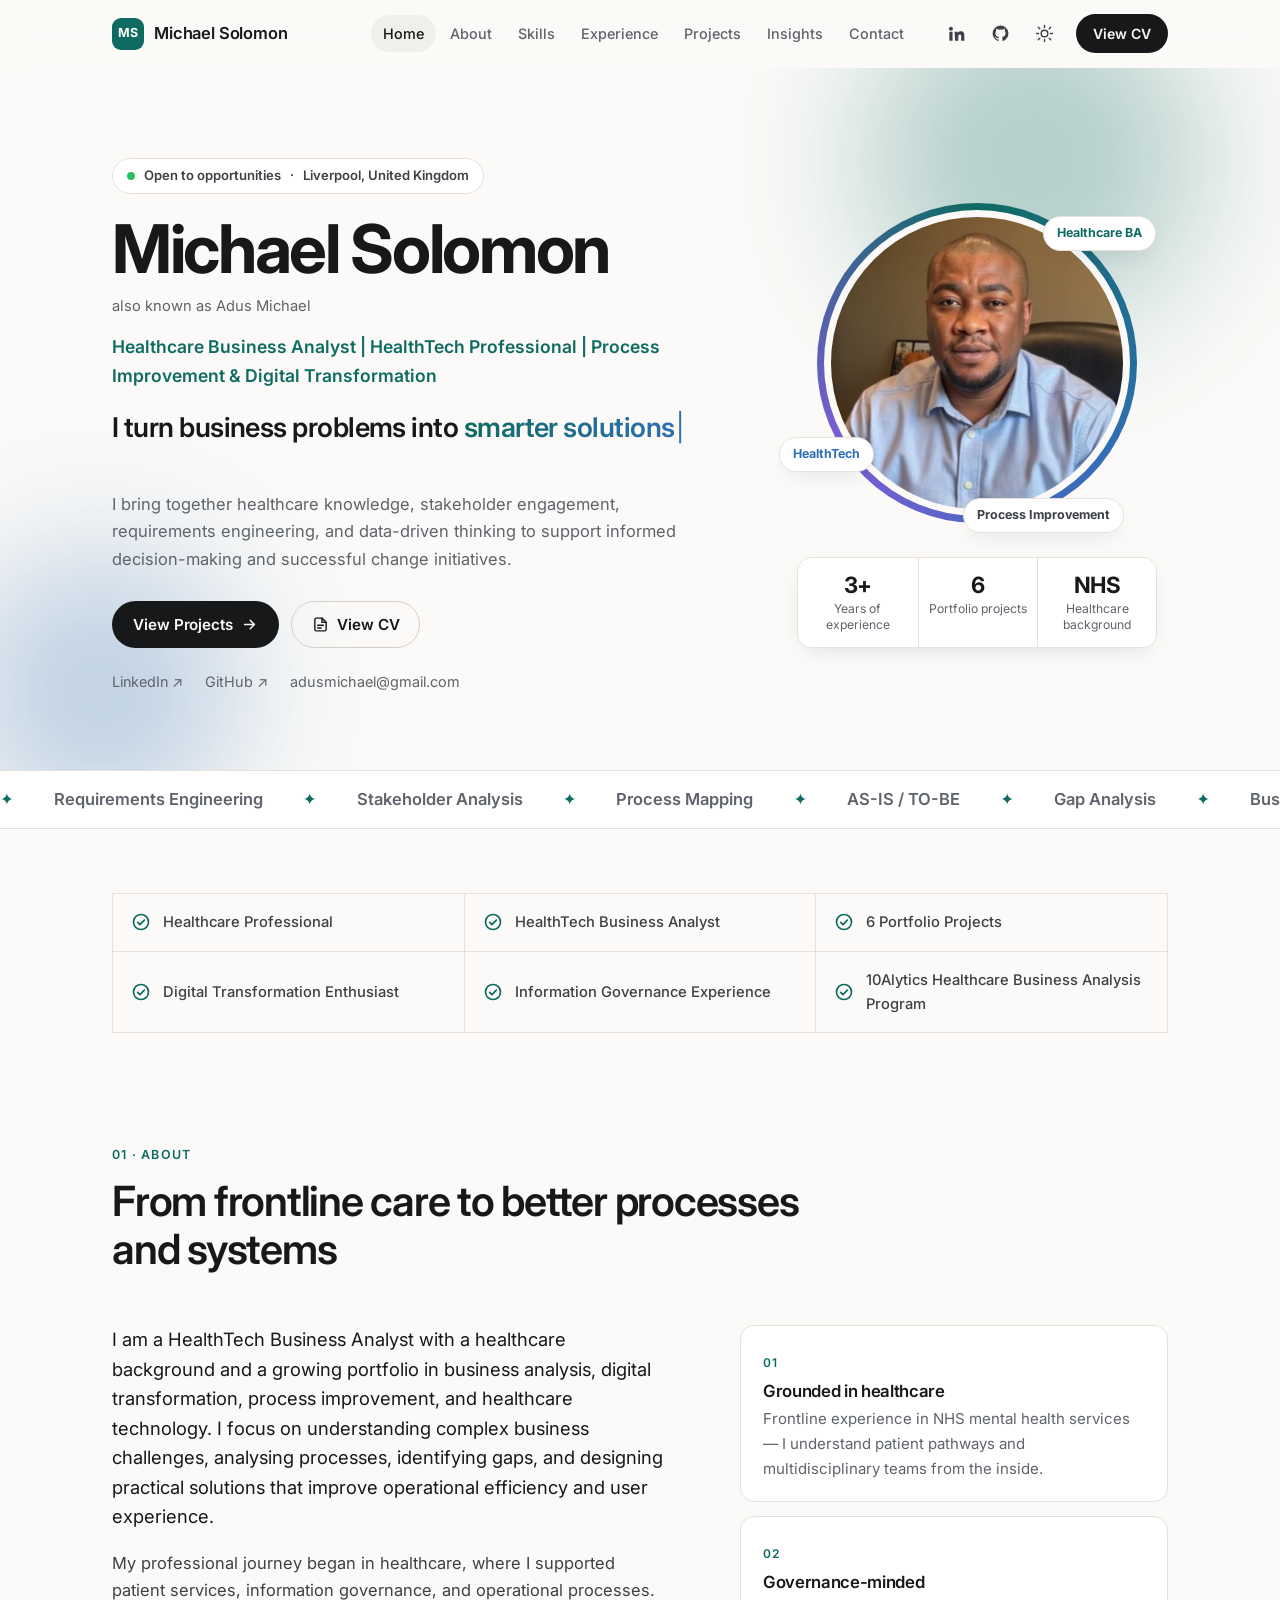
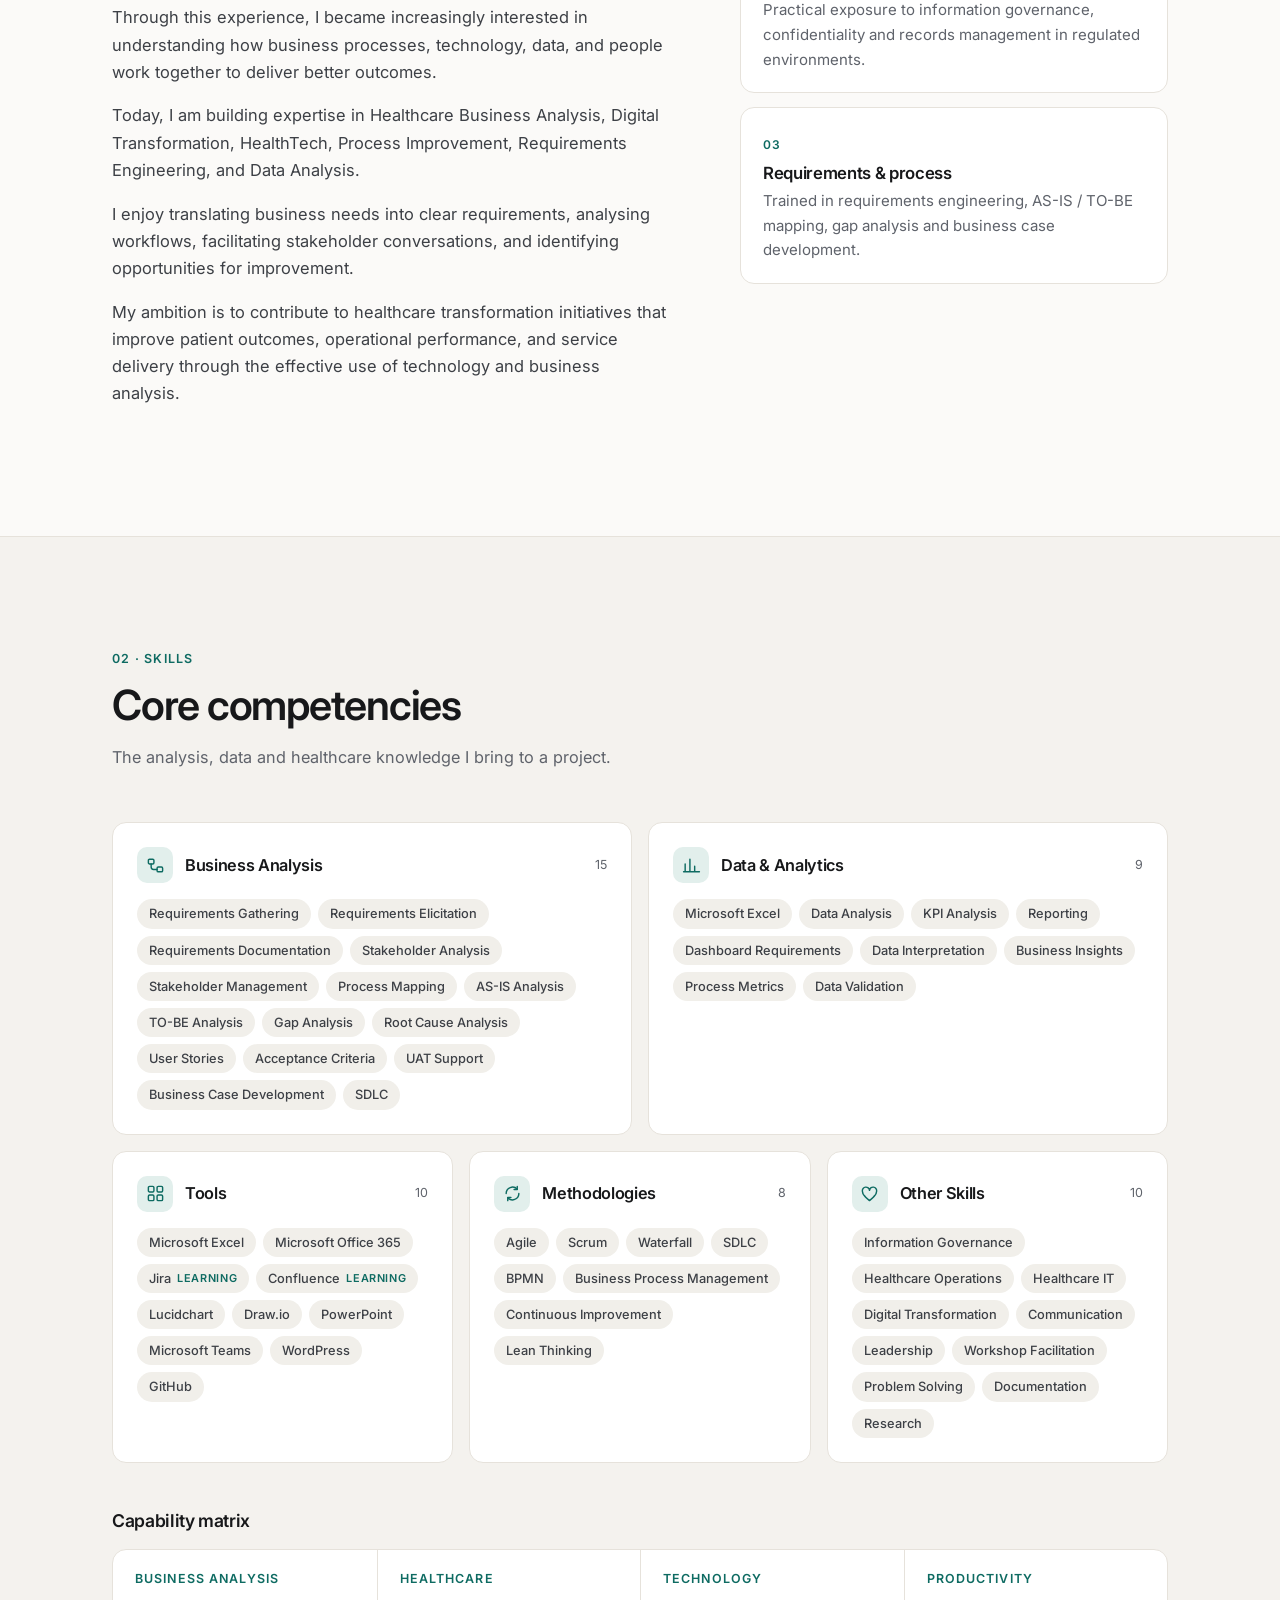
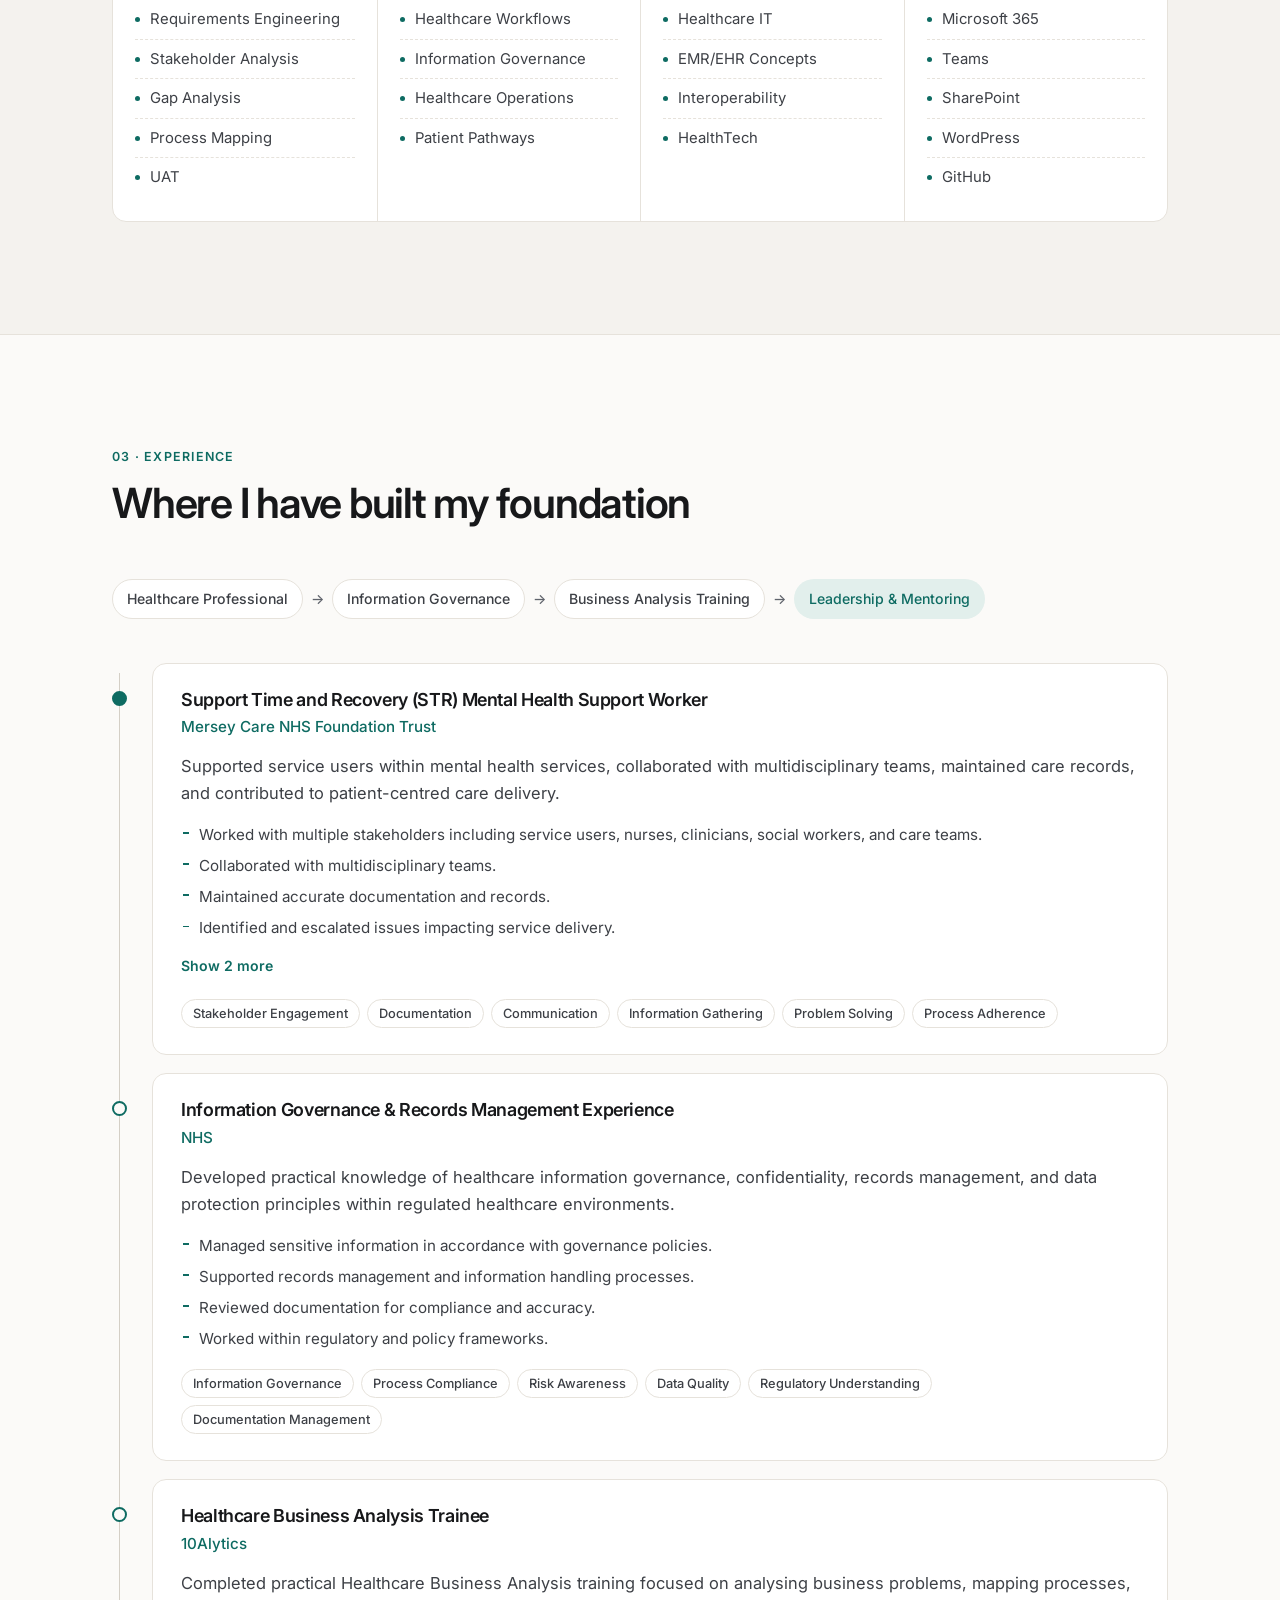
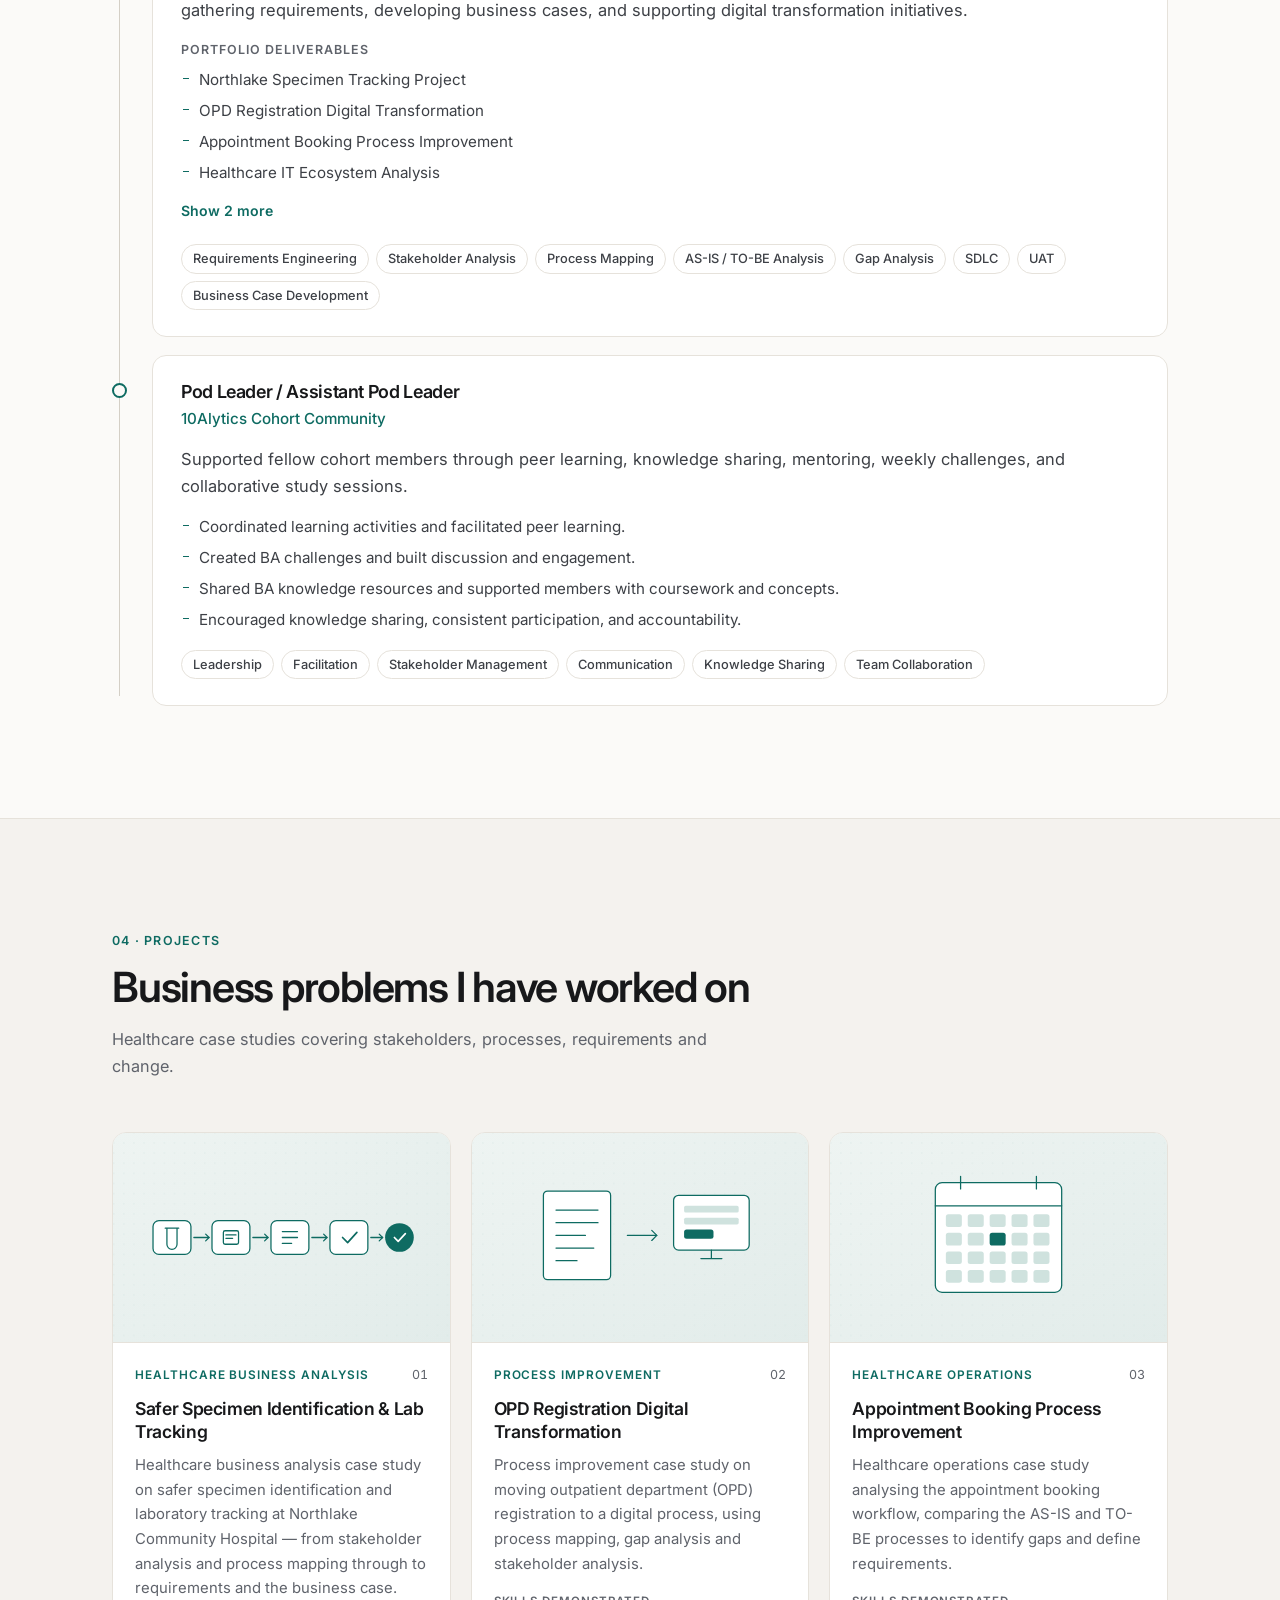
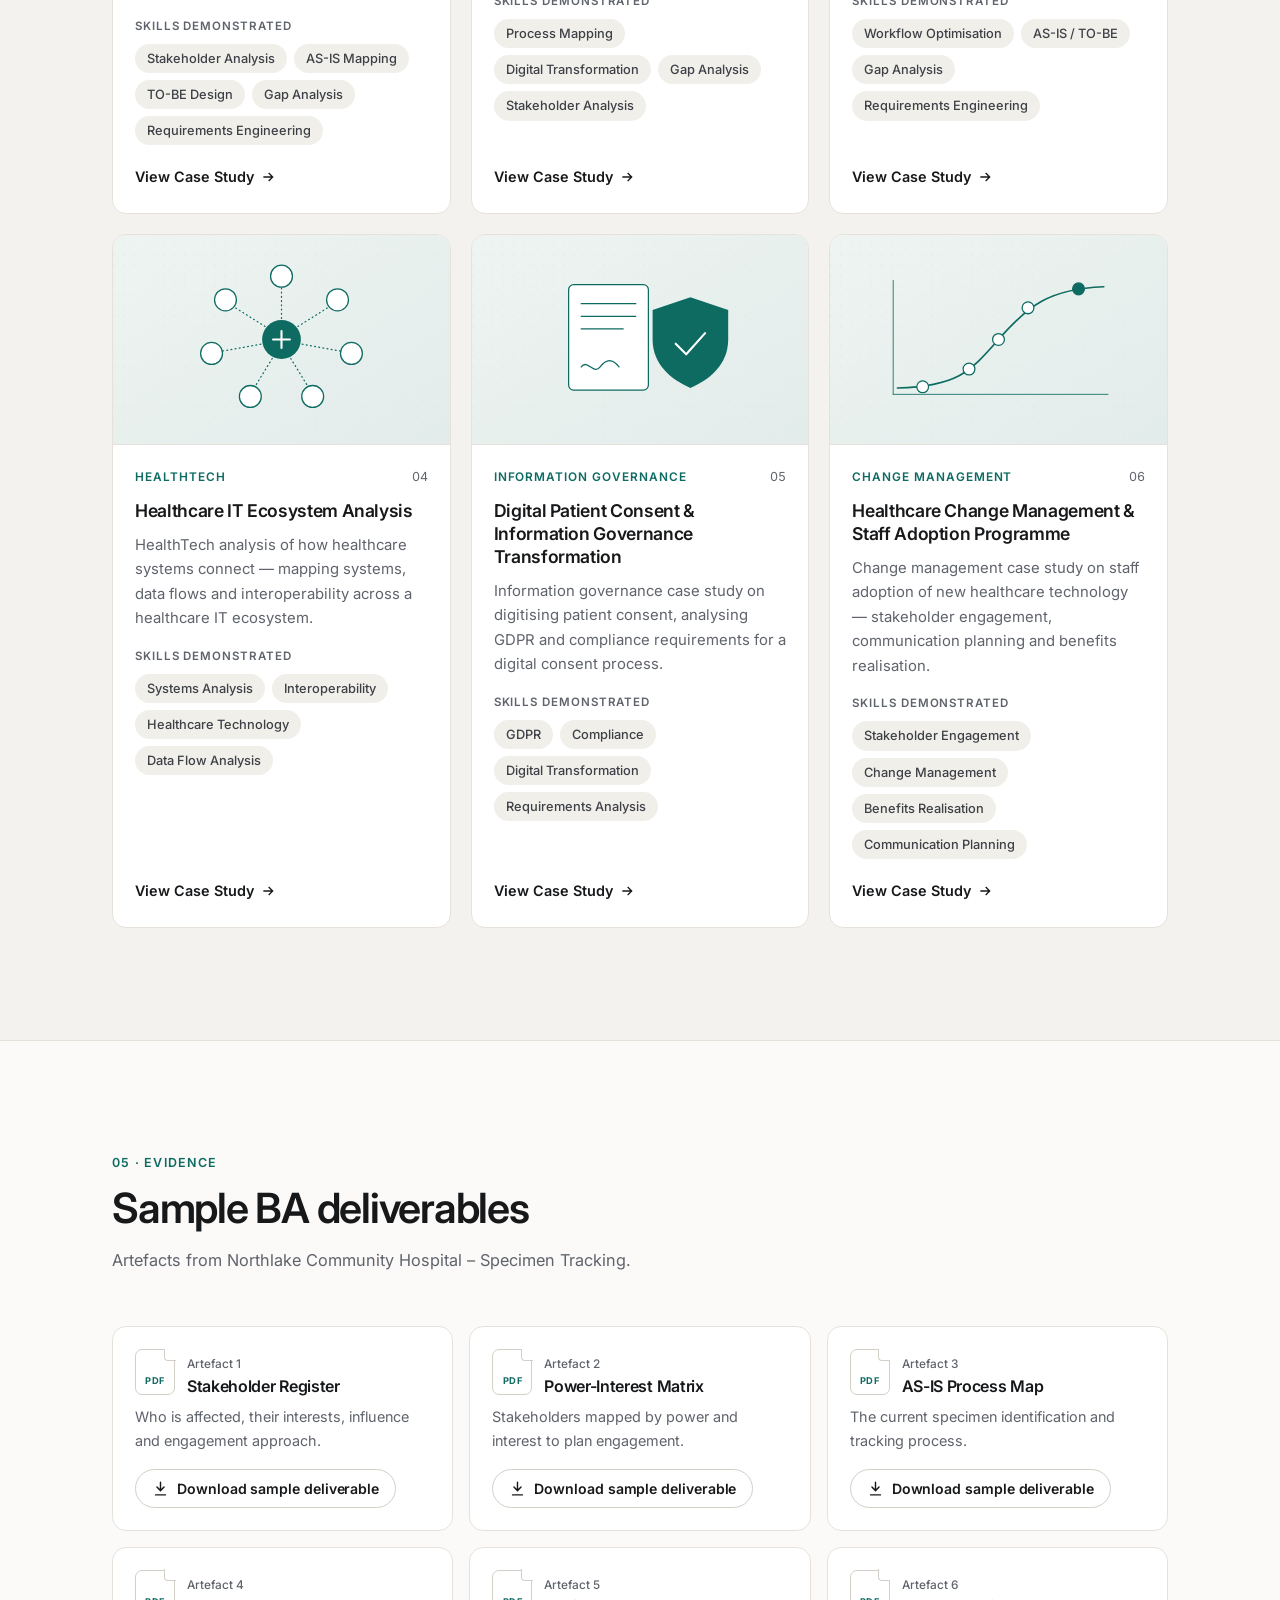
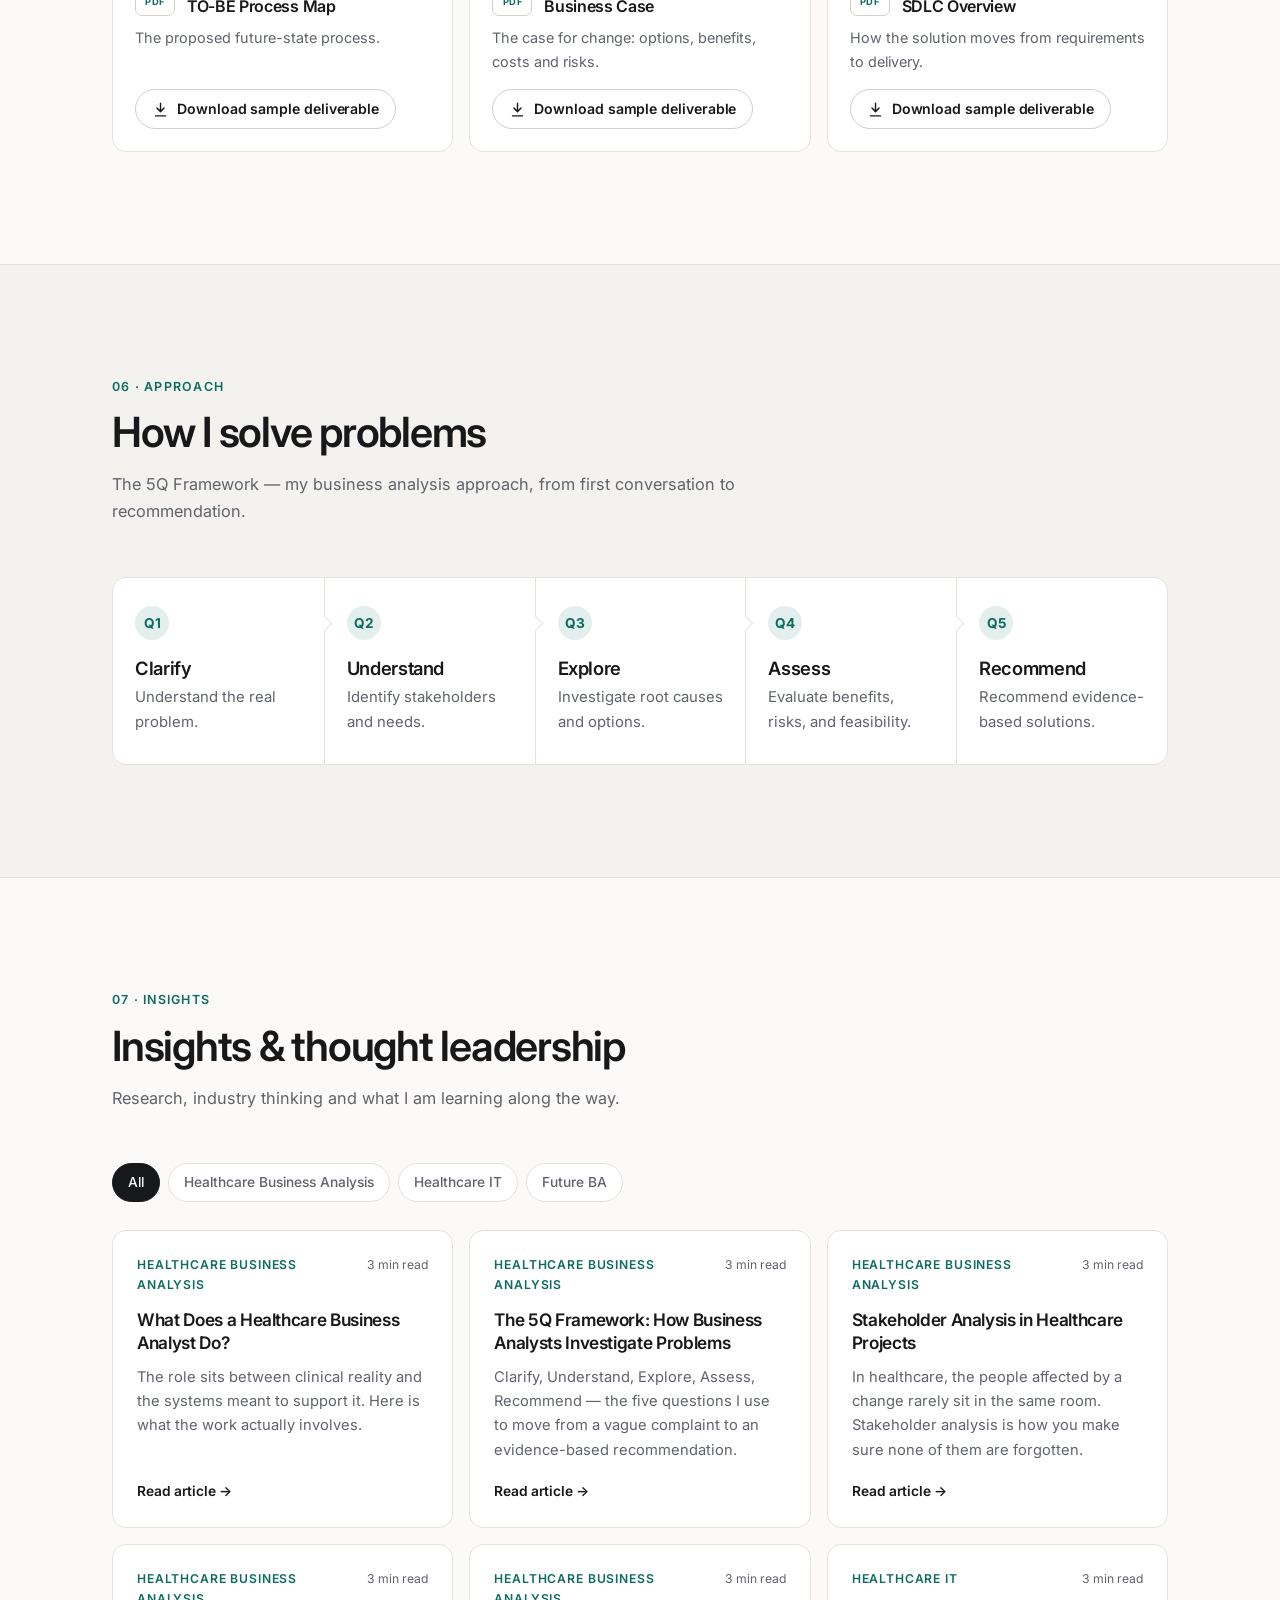
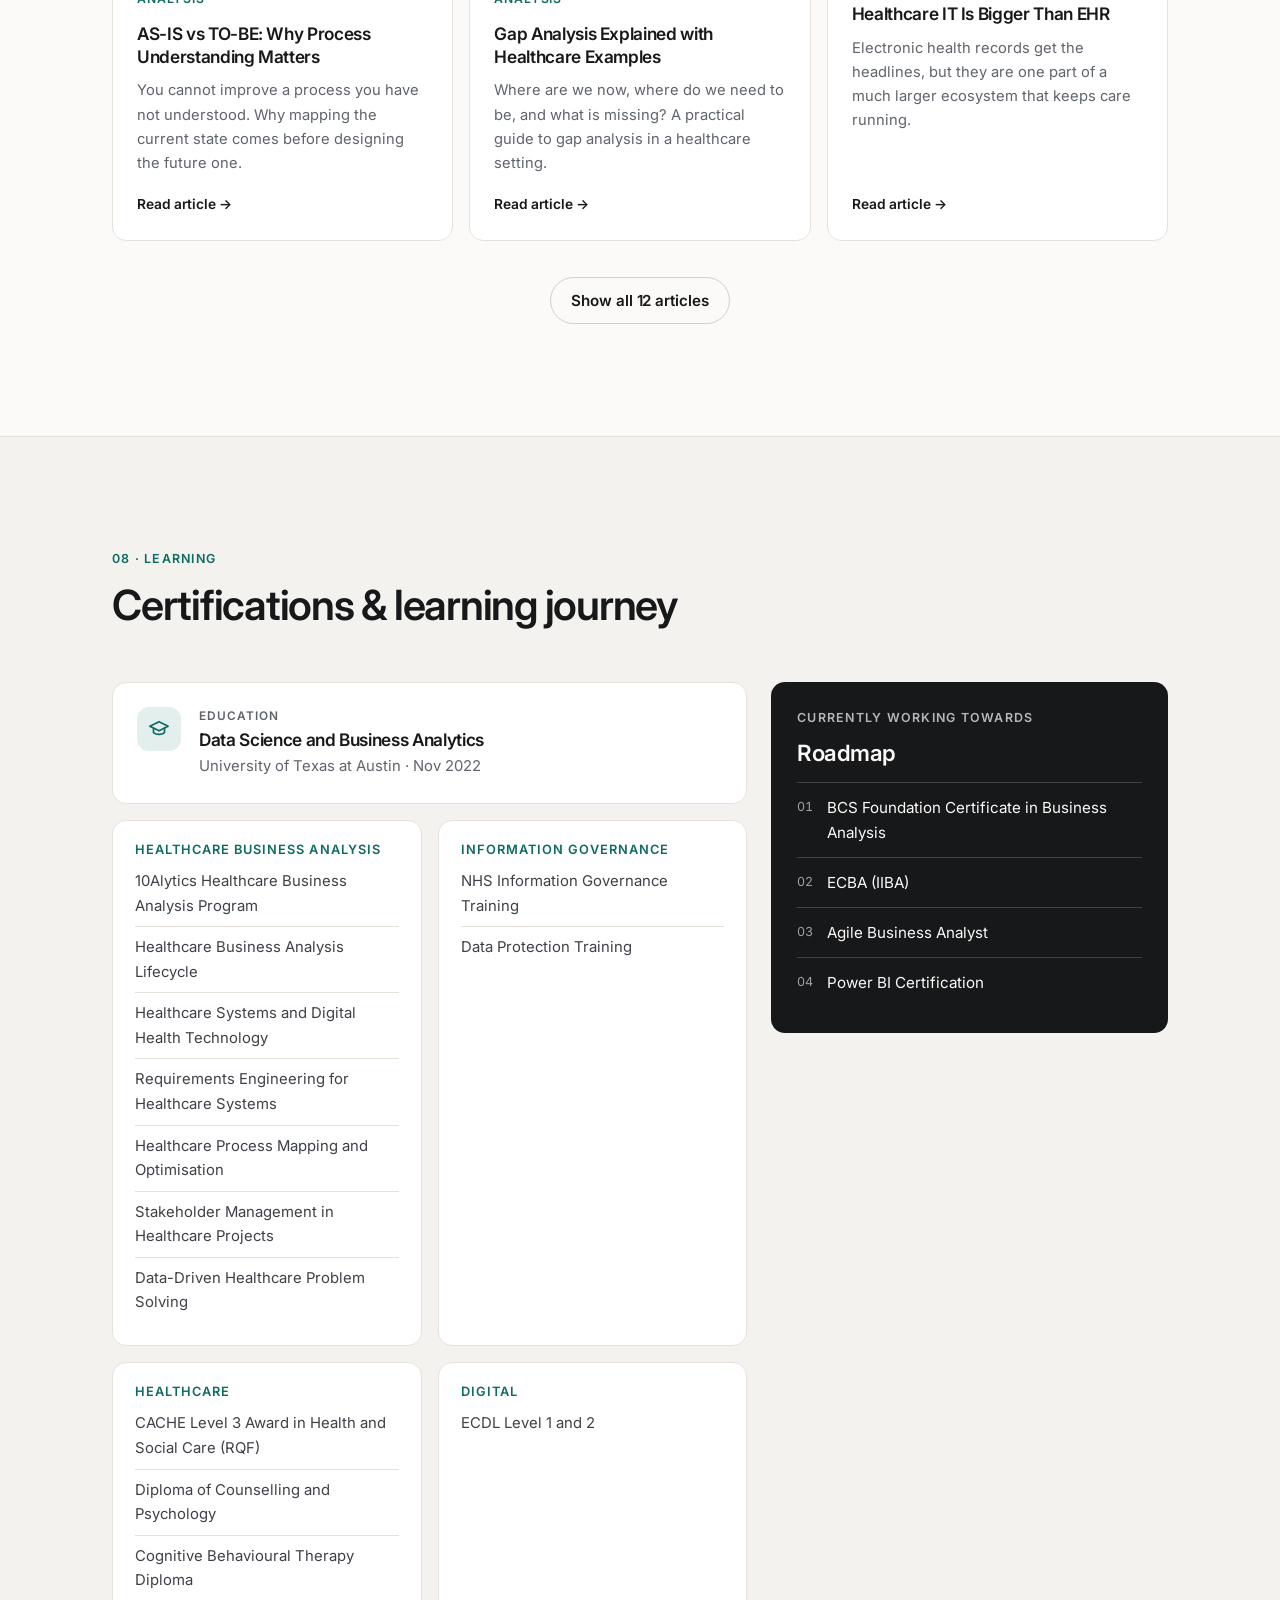
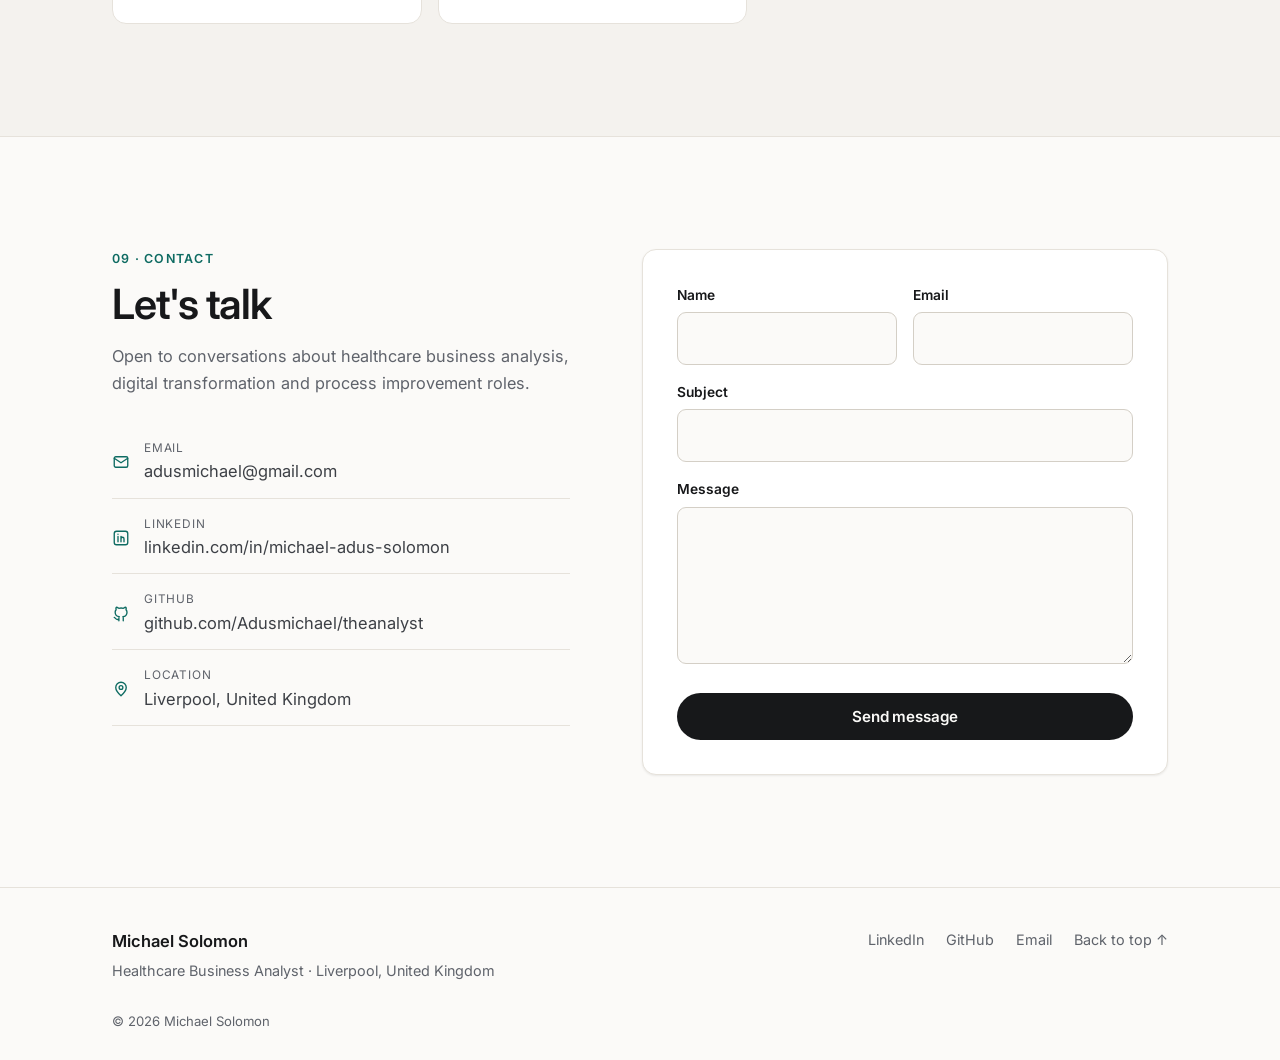
==== commit 6a8fa4cb: "Add six Northlake BA artefact PDFs and enable download buttons Co-Authored-By: Claude Opus 5.5 <nore" ====
--- a/index.html
+++ b/index.html
@@ -38,7 +38,7 @@
   <link rel="preconnect" href="https://fonts.googleapis.com">
   <link rel="preconnect" href="https://fonts.gstatic.com" crossorigin>
   <link href="https://fonts.googleapis.com/css2?family=Inter:wght@400;500;600;700&family=Instrument+Serif:ital@0;1&display=swap" rel="stylesheet">
-  <link rel="stylesheet" href="assets/css/style.css">
+  <link rel="stylesheet" href="assets/css/style.css?v=20261024c">
 </head>
 
 <body data-root="" data-page="home">
@@ -326,8 +326,8 @@
 
   <noscript><p class="noscript">Please enable JavaScript to see the full portfolio.</p></noscript>
 
-  <script src="assets/js/data.js"></script>
-  <script src="assets/js/articles.js"></script>
-  <script src="assets/js/script.js"></script>
+  <script src="assets/js/data.js?v=20261024c"></script>
+  <script src="assets/js/articles.js?v=20261024c"></script>
+  <script src="assets/js/script.js?v=20261024c"></script>
 </body>
 </html>
--- a/assets/css/style.css
+++ b/assets/css/style.css
@@ -23,6 +23,8 @@
   --accent: #0e6b62;
   --accent-hover: #0a564f;
   --accent-soft: #e2efec;
+  --accent2: #2f6fb3;
+  --accent3: #7c5cd6;
   --accent-ink: #ffffff;
   --success: #1f7a4d;
   --danger: #b42318;
@@ -43,7 +45,7 @@
     --bg: #0e1012; --bg-alt: #121518; --surface: #16191c; --surface-2: #1c2024;
     --text: #ecebe8; --text-2: #c9c8c4; --muted: #9a9ea6;
     --border: #262a2f; --border-strong: #343940;
-    --accent: #5fb8ac; --accent-hover: #7cc9be; --accent-soft: #15302d; --accent-ink: #0b1514;
+    --accent: #5fb8ac; --accent2: #7ba7e0; --accent3: #a48af0; --accent-hover: #7cc9be; --accent-soft: #15302d; --accent-ink: #0b1514;
     --success: #4fbf86; --danger: #f2877d;
     --shadow-sm: none; --shadow-md: 0 10px 30px -12px rgba(0, 0, 0, .6);
     --img-filter: brightness(.86) saturate(.9);
@@ -54,7 +56,7 @@
   --bg: #0e1012; --bg-alt: #121518; --surface: #16191c; --surface-2: #1c2024;
   --text: #ecebe8; --text-2: #c9c8c4; --muted: #9a9ea6;
   --border: #262a2f; --border-strong: #343940;
-  --accent: #5fb8ac; --accent-hover: #7cc9be; --accent-soft: #15302d; --accent-ink: #0b1514;
+  --accent: #5fb8ac; --accent2: #7ba7e0; --accent3: #a48af0; --accent-hover: #7cc9be; --accent-soft: #15302d; --accent-ink: #0b1514;
   --success: #4fbf86; --danger: #f2877d;
   --shadow-sm: none; --shadow-md: 0 10px 30px -12px rgba(0, 0, 0, .6);
   --img-filter: brightness(.86) saturate(.9);
@@ -176,44 +178,104 @@
 @media (max-width: 380px) { .brand-name { display: none; } }
 
 /* ---------------------------------------------------------------- HERO */
-.hero { padding: clamp(40px, 7vw, 88px) 0 clamp(40px, 6vw, 72px); }
-.hero-grid { display: grid; grid-template-columns: 1.25fr .9fr; gap: clamp(32px, 6vw, 80px); align-items: center; }
-.eyebrow {
-  display: inline-flex; align-items: center; gap: 8px; margin-bottom: 22px;
-  padding: 5px 12px 5px 10px; border: 1px solid var(--border); border-radius: 999px;
-  font-size: .82rem; color: var(--muted); background: var(--surface);
-}
-.eyebrow .dot { width: 7px; height: 7px; border-radius: 50%; background: var(--accent); box-shadow: 0 0 0 3px var(--accent-soft); }
-.hero-name { font-size: clamp(2.6rem, 6.4vw, 4.6rem); letter-spacing: -0.035em; font-weight: 600; line-height: 1.02; }
+.hero { position: relative; overflow: hidden; padding: clamp(48px, 7vw, 96px) 0 clamp(48px, 6vw, 80px); }
+.hero-grid { position: relative; z-index: 1; display: grid; grid-template-columns: minmax(0, 1.6fr) minmax(0, 1fr); gap: clamp(32px, 5vw, 64px); align-items: center; }
+.hero-copy { container-type: inline-size; min-width: 0; }
+
+/* drifting background blobs */
+.blob { position: absolute; z-index: 0; border-radius: 50%; filter: blur(70px); opacity: .3; pointer-events: none; animation: drift 14s ease-in-out infinite alternate; }
+.b1 { width: 340px; height: 340px; background: var(--accent); top: -80px; right: 6%; }
+.b2 { width: 280px; height: 280px; background: var(--accent2); bottom: -60px; left: -40px; animation-delay: -6s; }
+@keyframes drift { to { transform: translate(40px, 30px) scale(1.15); } }
+
+/* status pill with pulsing dot */
+.status-pill {
+  display: inline-flex; align-items: center; gap: 9px; margin: 0 0 20px; padding: 6px 14px;
+  border: 1px solid var(--border); border-radius: 999px; background: var(--surface);
+  font-size: .82rem; font-weight: 600; color: var(--text-2);
+}
+.status-pill i { width: 8px; height: 8px; border-radius: 50%; background: #22c55e; box-shadow: 0 0 0 0 #22c55e88; animation: pulse 1.8s infinite; flex-shrink: 0; }
+@keyframes pulse { 70% { box-shadow: 0 0 0 9px #22c55e00; } 100% { box-shadow: 0 0 0 0 #22c55e00; } }
+
+/* name: letters rise in one by one */
+.hero-name { font-size: clamp(2.2rem, 6vw, 4.4rem); font-size: clamp(2.1rem, 11cqw, 4.6rem); font-weight: 700; letter-spacing: -0.035em; line-height: 1.05; white-space: nowrap; }
+.hero-name .w { display: inline-block; white-space: nowrap; }
+.hero-name .ch { display: inline-block; opacity: 0; transform: translateY(.7em) rotate(6deg); animation: rise .6s cubic-bezier(.2, .8, .2, 1) forwards; }
+@keyframes rise { to { opacity: 1; transform: none; } }
+
 .hero-aka { margin: 10px 0 0; color: var(--muted); font-size: .92rem; }
-.hero-title { margin: 18px 0 0; color: var(--text-2); font-weight: 500; font-size: clamp(1rem, 1.6vw, 1.12rem); max-width: 34em; }
-.hero-tagline {
-  margin: 26px 0 0; font-family: var(--font-serif); font-style: italic; font-weight: 400;
-  font-size: clamp(1.75rem, 3.4vw, 2.5rem); line-height: 1.15; letter-spacing: -0.01em; color: var(--accent);
-}
-.hero-intro { margin: 16px 0 0; color: var(--muted); max-width: 34em; }
-.hero-cta { display: flex; flex-wrap: wrap; gap: 12px; margin-top: 30px; }
-.hero-links { display: flex; flex-wrap: wrap; gap: 6px 22px; margin-top: 26px; font-size: .9rem; color: var(--muted); }
+.hero-title { margin: 14px 0 0; color: var(--accent); font-weight: 600; font-size: clamp(1rem, 1.6vw, 1.1rem); max-width: 36em; }
+
+/* typewriter line */
+.typed-line { margin: 20px 0 0; font-size: clamp(1.25rem, 2.6vw, 1.7rem); font-weight: 600; letter-spacing: -0.02em; line-height: 1.3; min-height: 2.6em; }
+.typed { background: linear-gradient(90deg, var(--accent), var(--accent2)); -webkit-background-clip: text; background-clip: text; color: transparent; }
+.cursor { color: var(--accent2); font-weight: 400; margin-left: 2px; animation: blink 1s step-end infinite; }
+@keyframes blink { 50% { opacity: 0; } }
+
+.hero-intro { margin: 10px 0 0; color: var(--muted); max-width: 38rem; }
+.hero-cta { display: flex; flex-wrap: wrap; gap: 12px; margin-top: 28px; }
+.hero-links { display: flex; flex-wrap: wrap; gap: 6px 22px; margin-top: 22px; font-size: .9rem; color: var(--muted); }
 .hero-links a { border-bottom: 1px solid transparent; transition: color .2s, border-color .2s; overflow-wrap: anywhere; }
 .hero-links a:hover { color: var(--text); border-color: var(--border-strong); }
 
-.hero-portrait { margin: 0; position: relative; }
-.portrait-frame {
-  aspect-ratio: 4 / 5; border-radius: 22px; overflow: hidden; background: var(--surface-2);
-  border: 1px solid var(--border); box-shadow: var(--shadow-md);
-}
-.portrait-frame img { width: 100%; height: 100%; object-fit: cover; filter: var(--img-filter); }
+/* stats card under the photo */
+.hero-visual { justify-self: center; width: min(360px, 100%); display: flex; flex-direction: column; align-items: center; gap: 34px; }
 .hero-stats {
-  margin: -36px 16px 0; position: relative; display: grid; grid-template-columns: repeat(3, 1fr);
+  width: 100%; margin: 0; display: grid; grid-template-columns: repeat(3, 1fr);
   background: var(--surface); border: 1px solid var(--border); border-radius: var(--radius); box-shadow: var(--shadow-md);
-}
-.hero-stats div { padding: 14px 12px; text-align: center; }
+  position: relative; z-index: 2;
+}
+.hero-stats div { padding: 14px 10px; text-align: center; }
 .hero-stats div + div { border-left: 1px solid var(--border); }
-.hero-stats dt { font-size: 1.35rem; font-weight: 600; letter-spacing: -0.02em; }
-.hero-stats dd { margin: 2px 0 0; font-size: .74rem; color: var(--muted); line-height: 1.3; }
+.hero-stats dt { font-size: 1.4rem; font-weight: 700; letter-spacing: -0.02em; line-height: 1.15; }
+.hero-stats dd { margin: 3px 0 0; font-size: .76rem; color: var(--muted); line-height: 1.3; }
+
+/* circular photo with spinning gradient ring + floating tags */
+.avatar-wrap { position: relative; width: min(320px, 70vw); aspect-ratio: 1; margin: 0; }
+.avatar-ring {
+  position: absolute; inset: 0; border-radius: 50%; padding: 7px;
+  background: conic-gradient(from 0deg, var(--accent), var(--accent2), var(--accent3), var(--accent));
+  animation: spin 8s linear infinite;
+}
+.avatar-ring::after { content: ""; position: absolute; inset: 7px; border-radius: 50%; background: var(--bg); }
+@keyframes spin { to { transform: rotate(360deg); } }
+.photo {
+  position: absolute; inset: 14px; z-index: 1; width: calc(100% - 28px); height: calc(100% - 28px);
+  border-radius: 50%; object-fit: cover; object-position: 50% 14%; filter: var(--img-filter);
+  animation: float 5s ease-in-out infinite;
+}
+@keyframes float { 50% { transform: translateY(-6px); } }
+.tag-float {
+  position: absolute; z-index: 2; white-space: nowrap;
+  background: var(--surface); border: 1px solid var(--border); box-shadow: var(--shadow-md);
+  border-radius: 999px; padding: 6px 13px; font-size: .78rem; font-weight: 700;
+  animation: float 4s ease-in-out infinite;
+}
+.tag-float:empty { display: none; }
+.t1 { top: 4%; right: -6%; color: var(--accent); }
+.t2 { bottom: 16%; left: -12%; color: var(--accent2); animation-delay: -1.5s; }
+.t3 { bottom: -3%; right: 4%; color: var(--text-2); animation-delay: -3s; }
+
+/* cursor glow (desktop only) */
+#glow {
+  position: fixed; left: 0; top: 0; z-index: 0; width: 520px; height: 520px; border-radius: 50%; pointer-events: none;
+  background: radial-gradient(circle, color-mix(in srgb, var(--accent) 16%, transparent), transparent 65%);
+  transform: translate(-50%, -50%); opacity: 0; transition: opacity .4s;
+}
+#glow.on { opacity: 1; }
+main, .site-footer { position: relative; }
+.section, .marquee, .site-footer { z-index: 1; }
+
+/* scrolling marquee strip */
+.marquee { position: relative; overflow: hidden; padding: 15px 0; background: var(--surface); border-block: 1px solid var(--border); }
+.track { display: flex; gap: 0; width: max-content; animation: scroll 32s linear infinite; }
+.marquee:hover .track { animation-play-state: paused; }
+.track span { white-space: nowrap; font-weight: 600; color: var(--muted); padding-right: 40px; }
+.track span::before { content: "✦"; color: var(--accent); margin-right: 40px; }
+@keyframes scroll { to { transform: translateX(-50%); } }
 
 .highlights {
-  margin-top: clamp(48px, 7vw, 80px); display: grid; grid-template-columns: repeat(3, 1fr);
+  margin-top: clamp(40px, 6vw, 64px); display: grid; grid-template-columns: repeat(3, 1fr);
   border-top: 1px solid var(--border); border-left: 1px solid var(--border);
 }
 .highlights li {
@@ -222,15 +284,22 @@
 }
 .highlights svg { width: 20px; height: 20px; flex-shrink: 0; color: var(--accent); fill: none; stroke: currentColor; stroke-width: 2; stroke-linecap: round; stroke-linejoin: round; }
 
-@media (max-width: 900px) {
-  .hero-grid { grid-template-columns: 1fr; }
-  .hero-portrait { max-width: 380px; width: 100%; margin-inline: auto; order: -1; }
+@media (max-width: 820px) {
+  .hero-grid { grid-template-columns: 1fr; gap: 36px; }
+  .hero-visual { order: -1; justify-self: start; align-items: flex-start; gap: 26px; width: 100%; max-width: 380px; }
+  .avatar-wrap { width: 220px; margin-left: 12px; }
+  .t1 { top: 8%; right: auto; left: 84%; }
+  .t2 { bottom: auto; top: 44%; left: 100%; }
+  .t3 { bottom: 6%; right: auto; left: 82%; }
   .highlights { grid-template-columns: repeat(2, 1fr); }
+  .blob { opacity: .22; }
 }
 @media (max-width: 560px) {
   .highlights { grid-template-columns: 1fr; }
   .hero-cta .btn { flex: 1 1 auto; }
-  .hero-stats { margin-inline: 8px; }
+  .avatar-wrap { width: 180px; }
+  .status-pill { font-size: .74rem; white-space: nowrap; padding: 6px 12px; gap: 7px; }
+  .tag-float { font-size: .72rem; padding: 5px 11px; }
 }
 
 /* ---------------------------------------------------------------- SECTIONS */
@@ -542,6 +611,9 @@
   html { scroll-behavior: auto; }
   *, *::before, *::after { animation-duration: .001ms !important; animation-iteration-count: 1 !important; transition-duration: .001ms !important; }
   .reveal { opacity: 1; transform: none; }
+  .hero-name .ch { opacity: 1; transform: none; }
+  .track { animation: none; flex-wrap: wrap; width: auto; justify-content: center; row-gap: 8px; padding-inline: 16px; }
+  #glow { display: none; }
 }
 
 @media print {
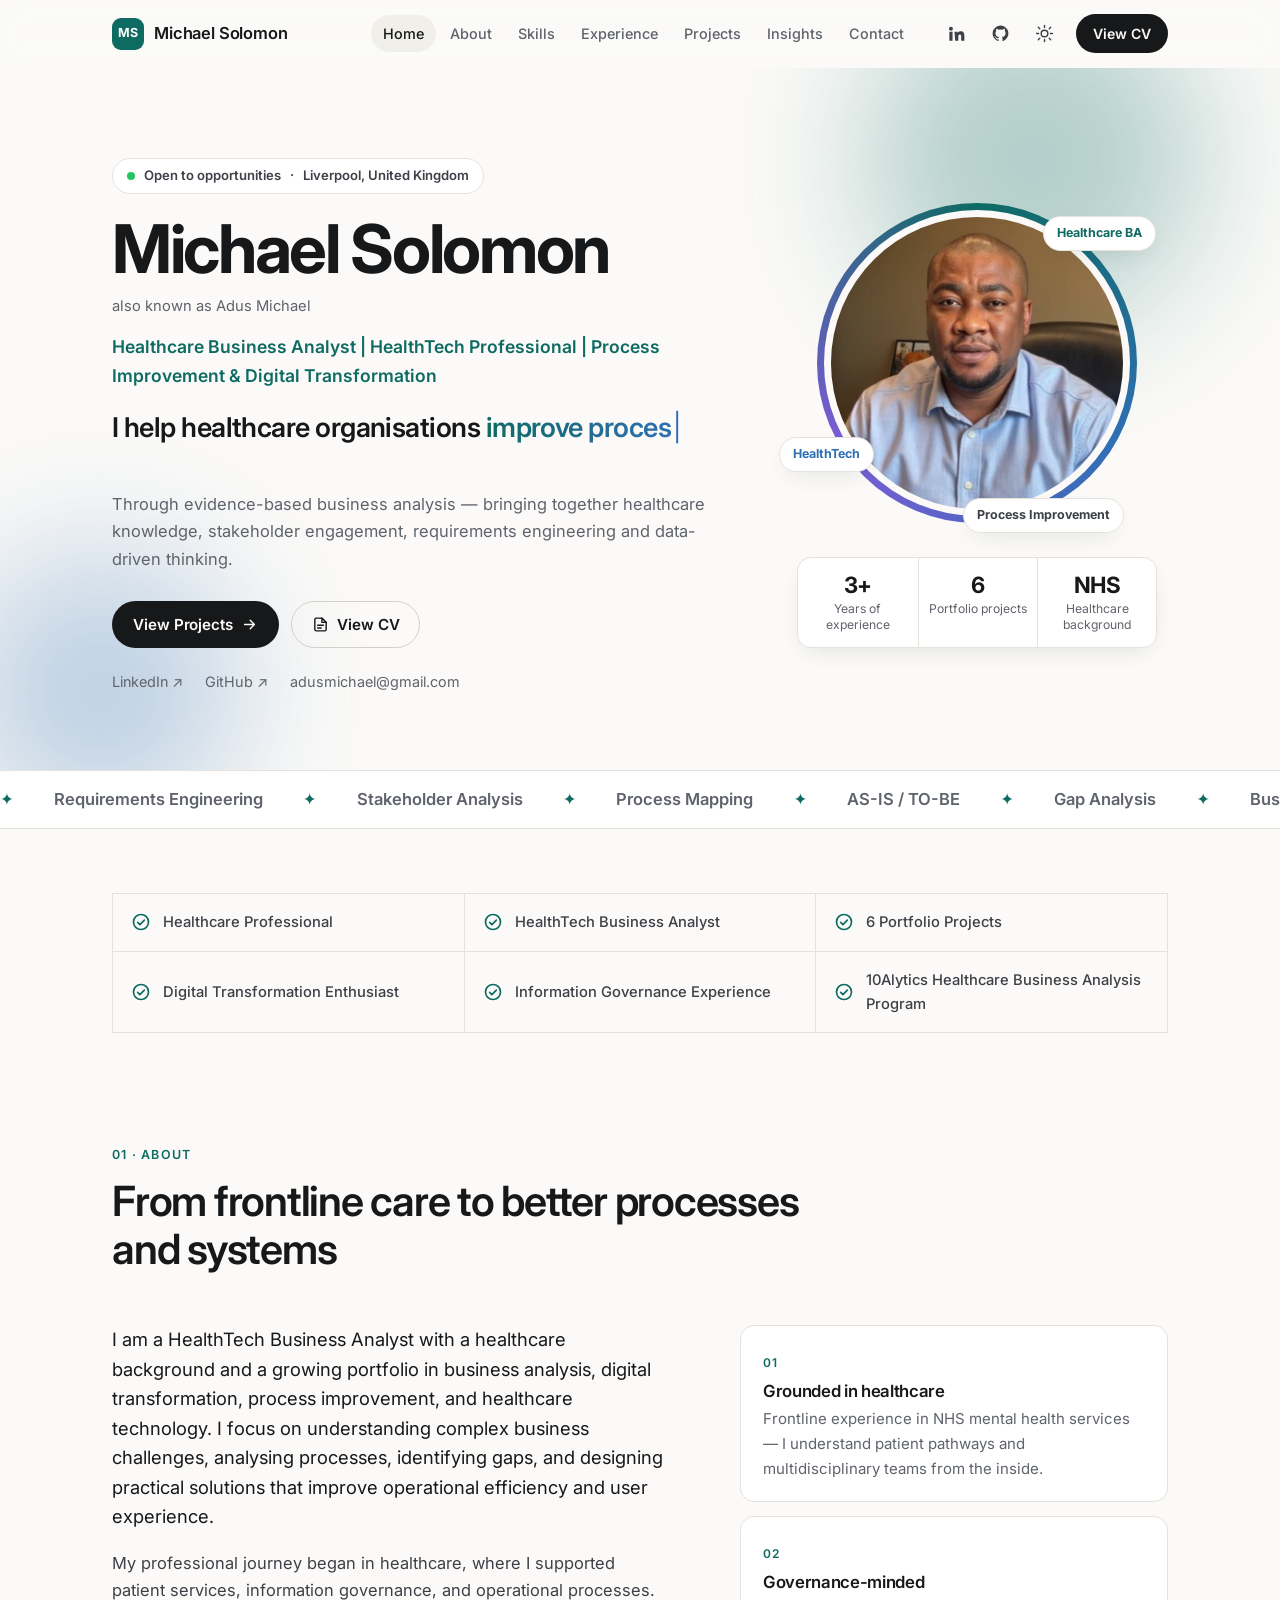
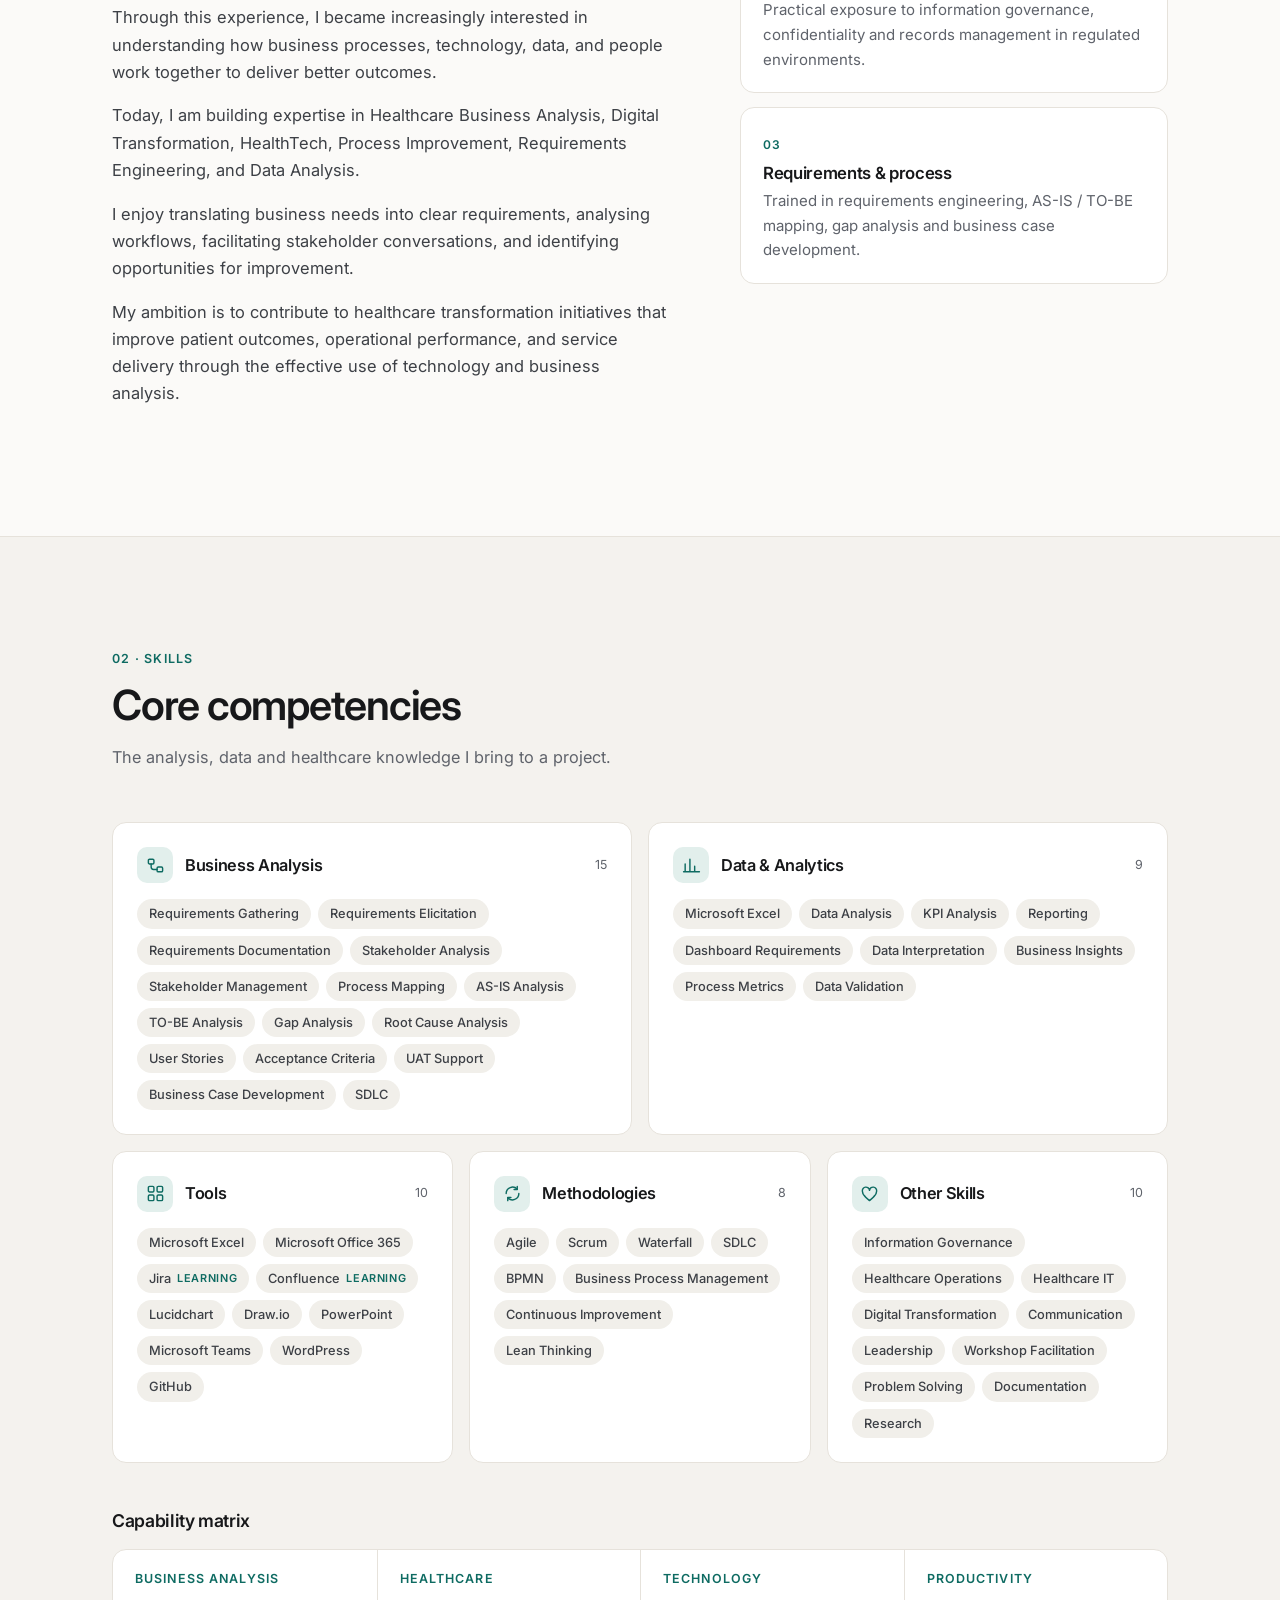
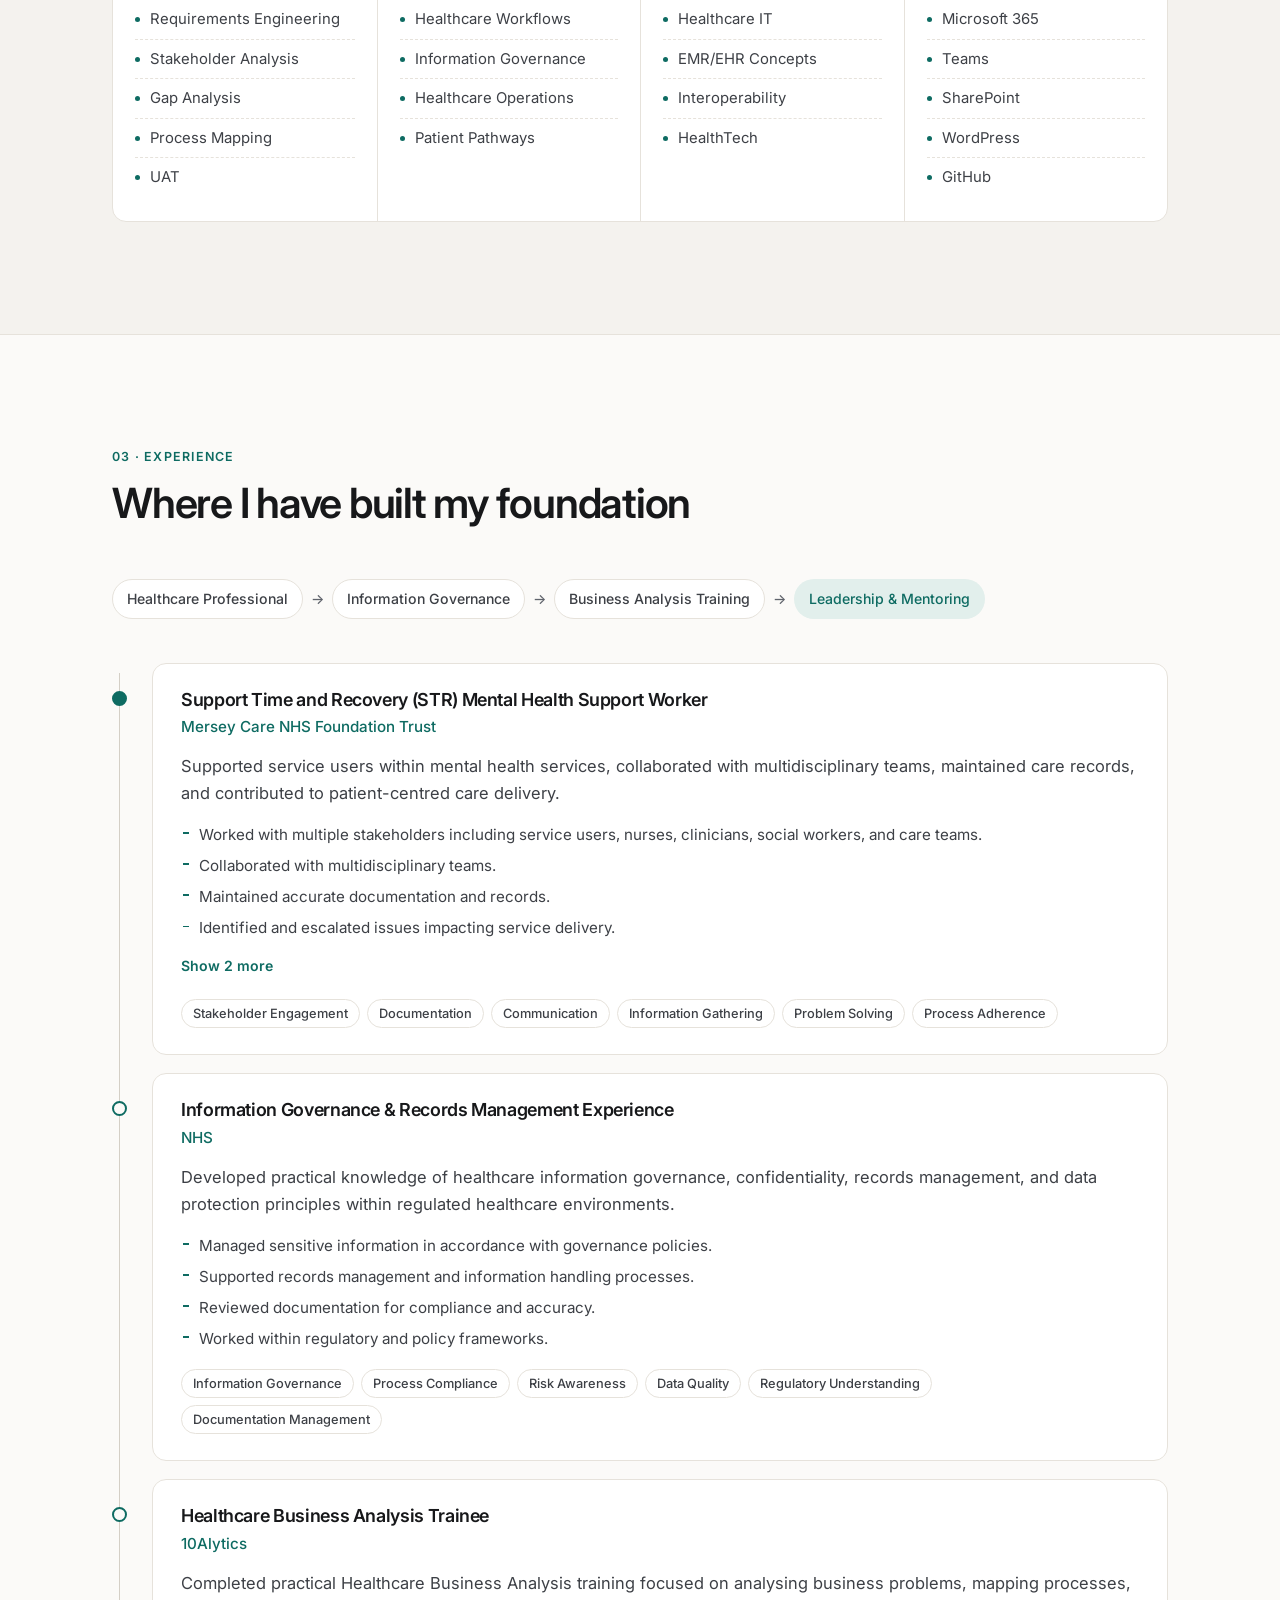
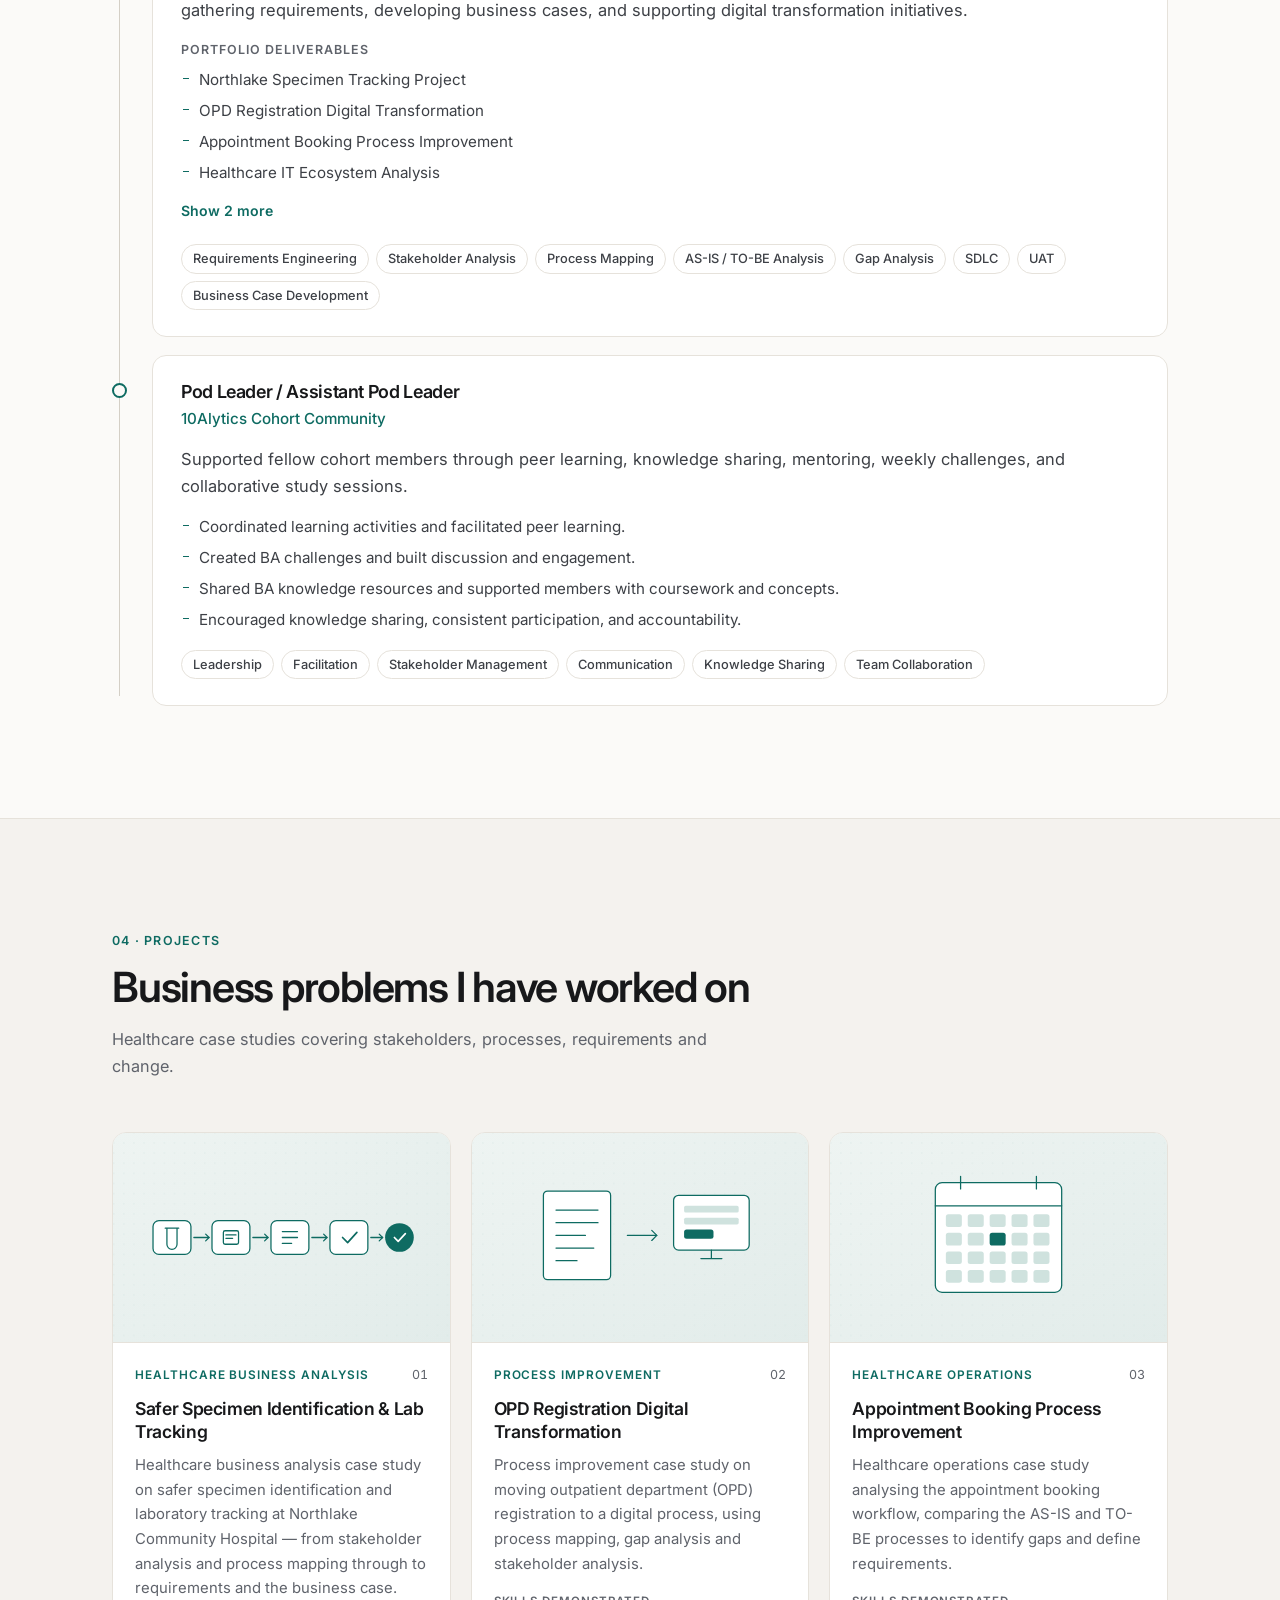
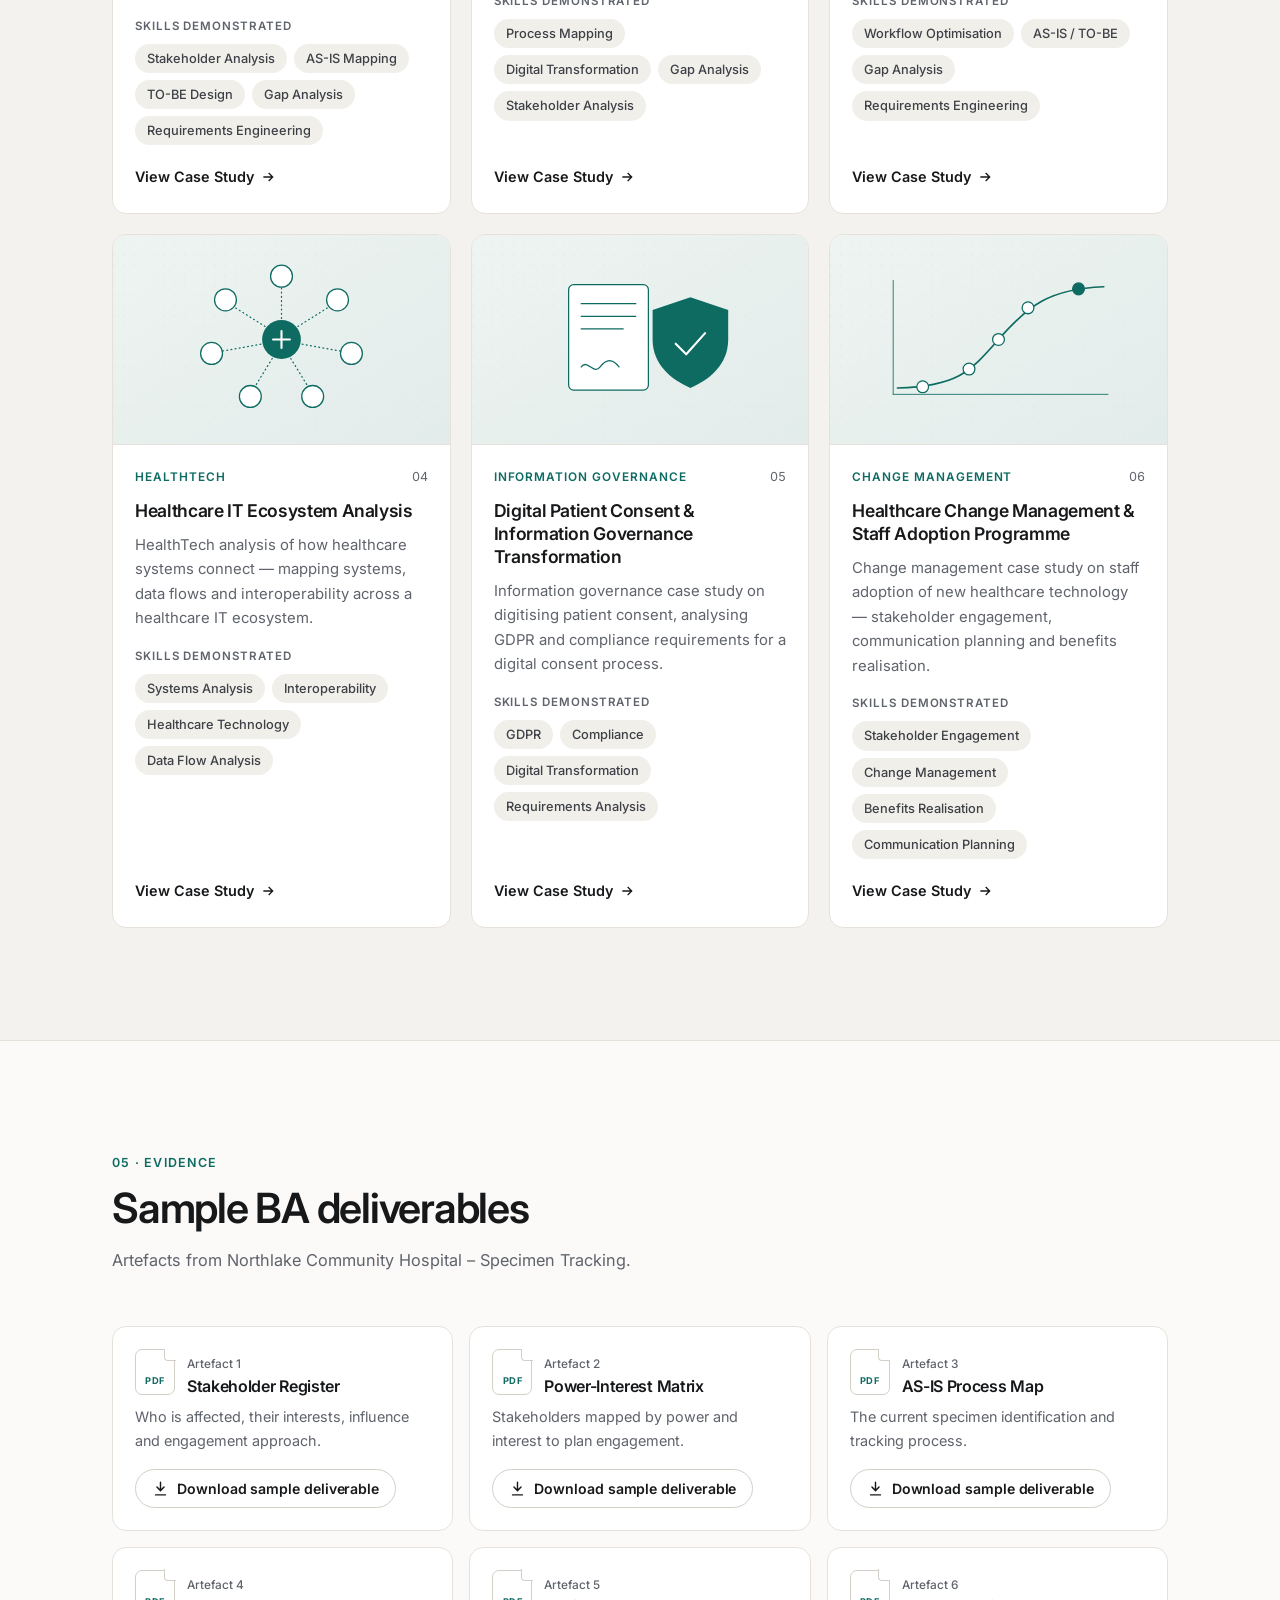
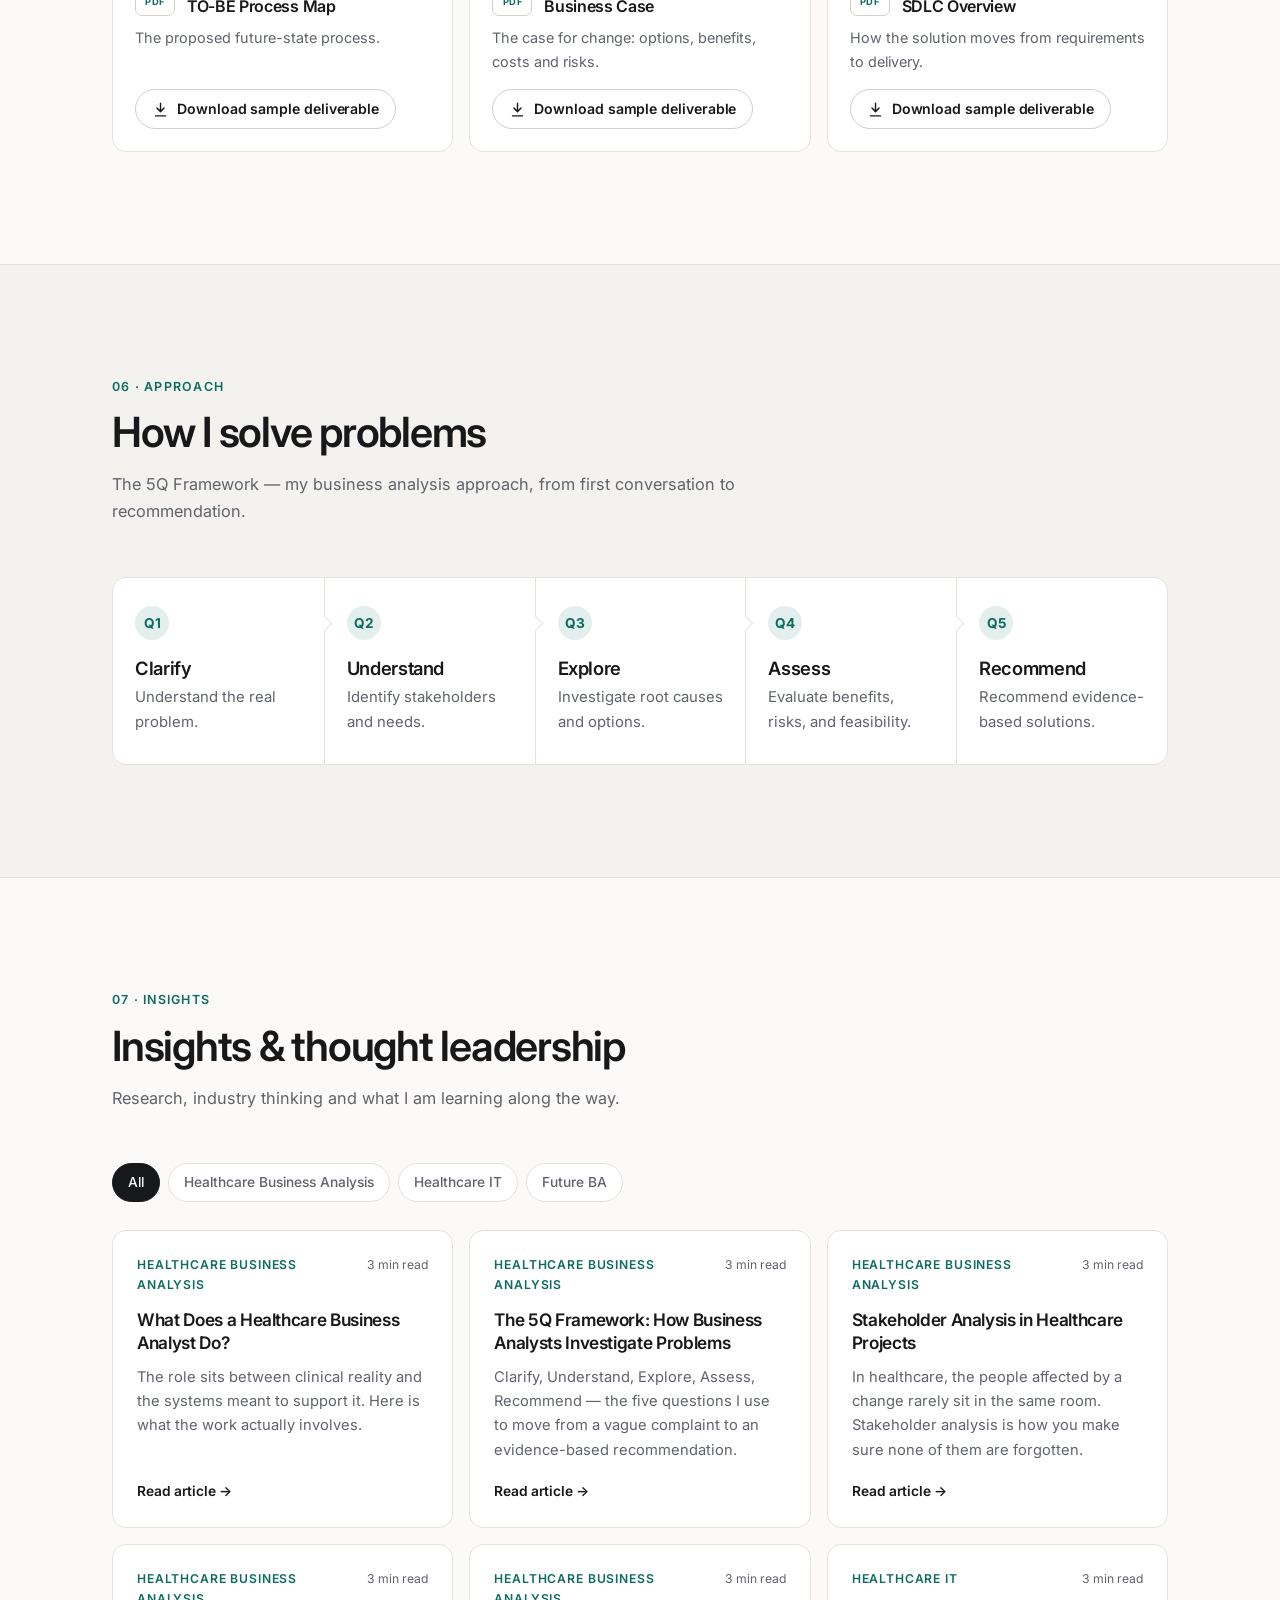
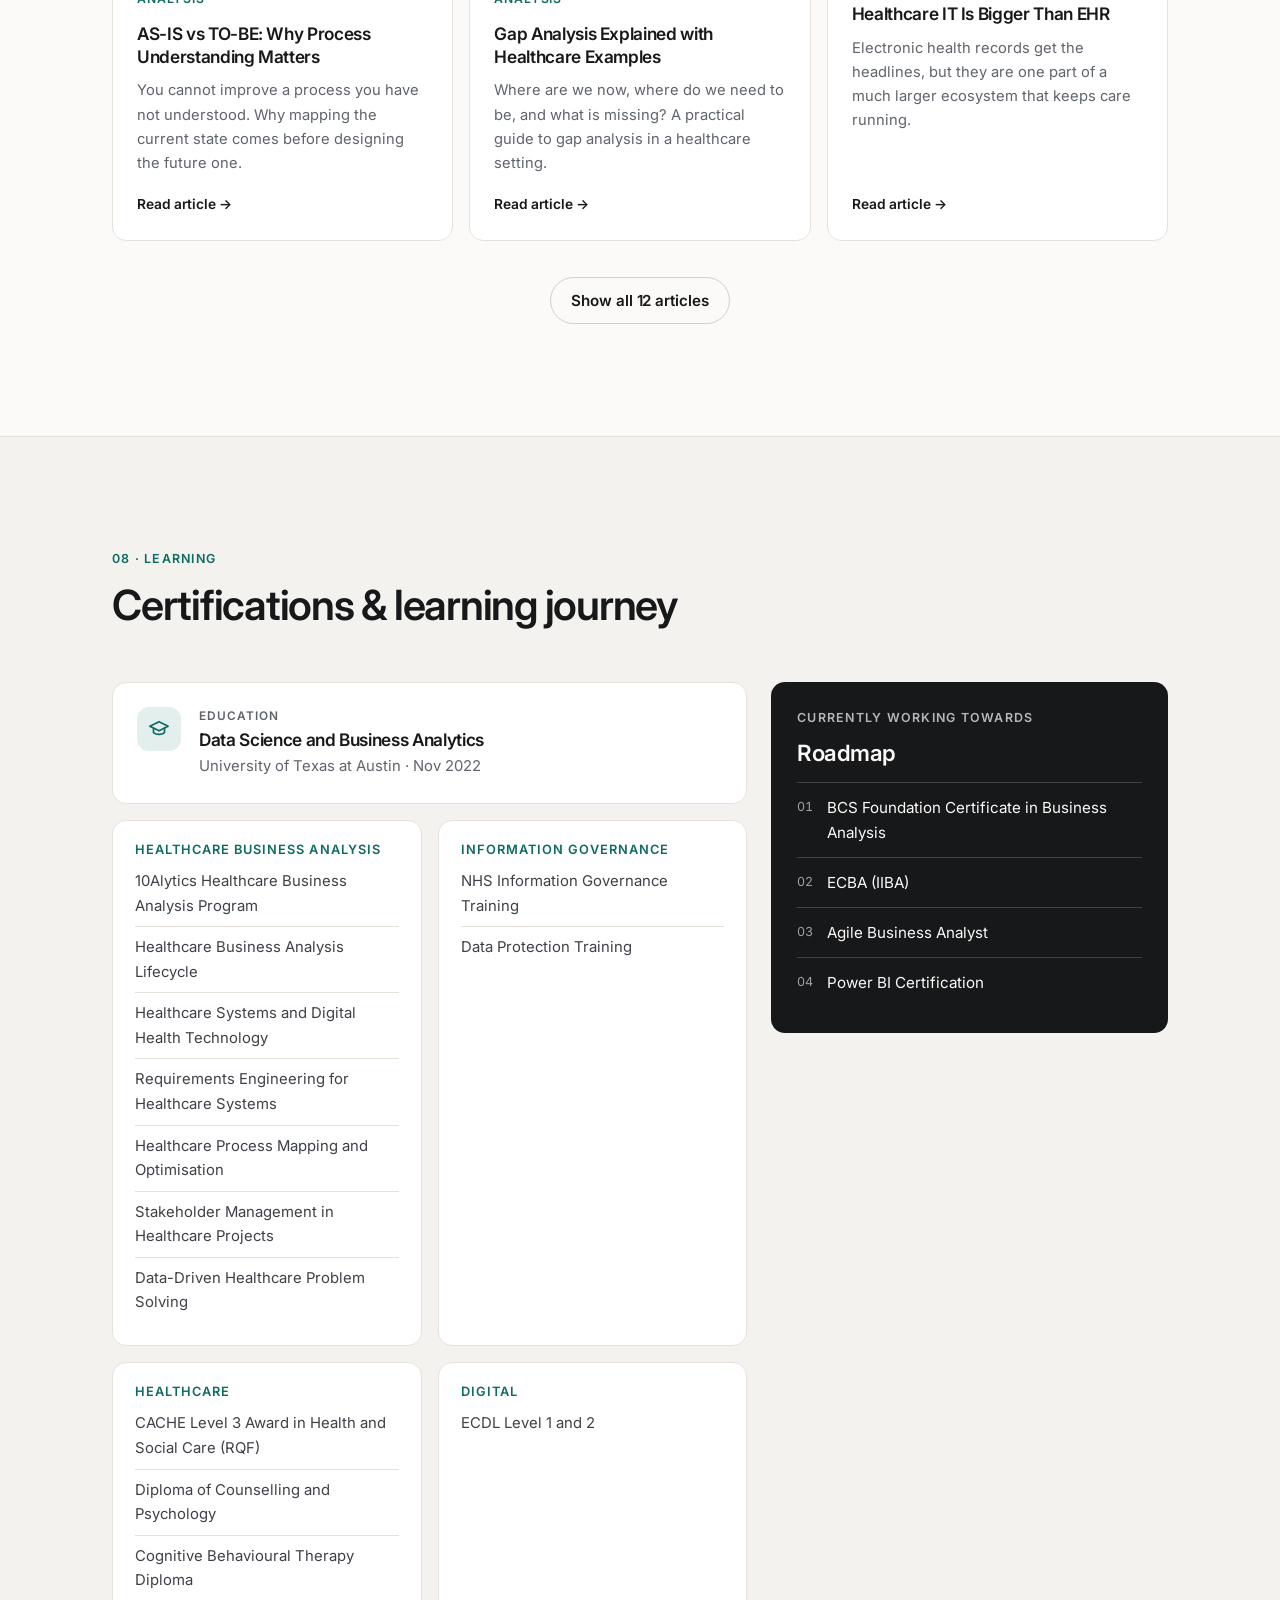
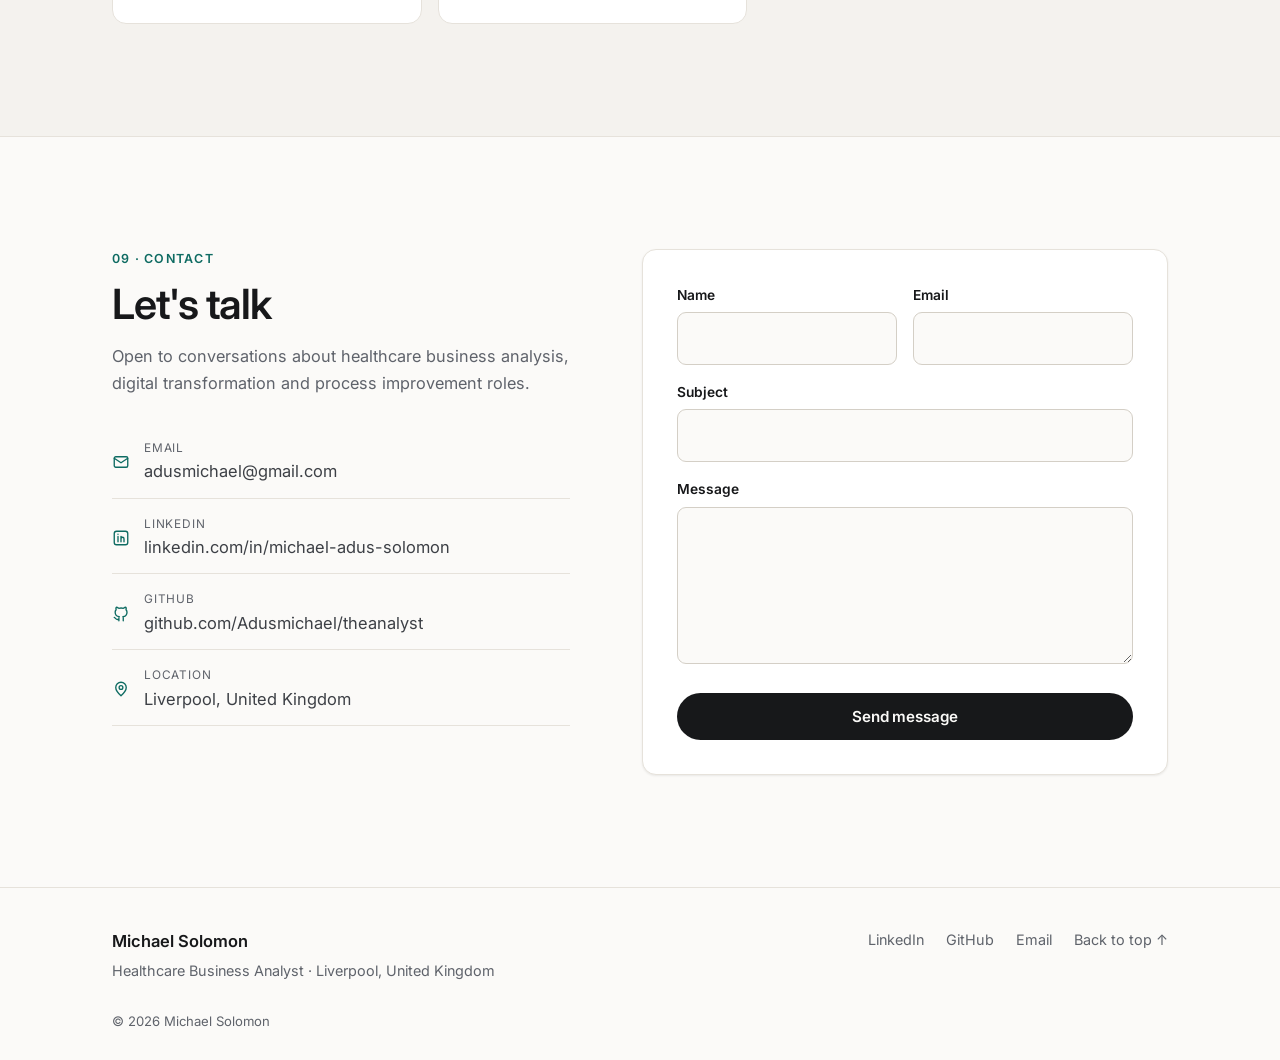
==== commit b56a88c2: "Hero: healthcare value proposition in typewriter line; update SEO text and social image Co-Authored-" ====
--- a/index.html
+++ b/index.html
@@ -15,7 +15,7 @@
   <!-- Open Graph (LinkedIn, Facebook, WhatsApp previews) -->
   <meta property="og:type" content="website">
   <meta property="og:title" content="Michael Solomon — Healthcare Business Analyst">
-  <meta property="og:description" content="I turn business problems into smarter solutions. Healthcare business analysis, process improvement and digital transformation.">
+  <meta property="og:description" content="I help healthcare organisations improve processes, implement digital solutions and make data-driven decisions — through evidence-based business analysis.">
   <meta property="og:url" content="https://adusmichael.github.io/theanalyst/">
   <meta property="og:image" content="https://adusmichael.github.io/theanalyst/assets/images/og-image.jpg">
   <meta property="og:locale" content="en_GB">
@@ -23,7 +23,7 @@
   <!-- Twitter / X -->
   <meta name="twitter:card" content="summary_large_image">
   <meta name="twitter:title" content="Michael Solomon — Healthcare Business Analyst">
-  <meta name="twitter:description" content="I turn business problems into smarter solutions.">
+  <meta name="twitter:description" content="I help healthcare organisations improve processes, implement digital solutions and make data-driven decisions — through evidence-based business analysis.">
   <meta name="twitter:image" content="https://adusmichael.github.io/theanalyst/assets/images/og-image.jpg">
 
   <meta name="theme-color" content="#fbfaf8" media="(prefers-color-scheme: light)">
@@ -38,7 +38,7 @@
   <link rel="preconnect" href="https://fonts.googleapis.com">
   <link rel="preconnect" href="https://fonts.gstatic.com" crossorigin>
   <link href="https://fonts.googleapis.com/css2?family=Inter:wght@400;500;600;700&family=Instrument+Serif:ital@0;1&display=swap" rel="stylesheet">
-  <link rel="stylesheet" href="assets/css/style.css?v=20261024c">
+  <link rel="stylesheet" href="assets/css/style.css?v=20261024d">
 </head>
 
 <body data-root="" data-page="home">
@@ -102,8 +102,8 @@
           <h1 class="hero-name" id="hero-name"><span data-field="name">Michael Solomon</span></h1>
           <p class="hero-aka">also known as <span data-field="alsoKnownAs">Adus Michael</span></p>
           <p class="hero-title" data-field="title">Healthcare Business Analyst</p>
-          <p class="typed-line" id="typed-line" aria-label="I turn business problems into smarter solutions.">
-            <span aria-hidden="true"><span id="typed-prefix">I turn business problems into</span> <span class="typed" id="typed"></span><span class="cursor">|</span></span>
+          <p class="typed-line" id="typed-line" aria-label="I help healthcare organisations improve processes, implement digital solutions and make data-driven decisions — through evidence-based business analysis.">
+            <span aria-hidden="true"><span id="typed-prefix">I help healthcare organisations</span> <span class="typed" id="typed"></span><span class="cursor">|</span></span>
           </p>
           <p class="hero-intro" data-field="heroIntro"></p>
           <div class="hero-cta">
@@ -326,8 +326,8 @@
 
   <noscript><p class="noscript">Please enable JavaScript to see the full portfolio.</p></noscript>
 
-  <script src="assets/js/data.js?v=20261024c"></script>
-  <script src="assets/js/articles.js?v=20261024c"></script>
-  <script src="assets/js/script.js?v=20261024c"></script>
+  <script src="assets/js/data.js?v=20261024d"></script>
+  <script src="assets/js/articles.js?v=20261024d"></script>
+  <script src="assets/js/script.js?v=20261024d"></script>
 </body>
 </html>
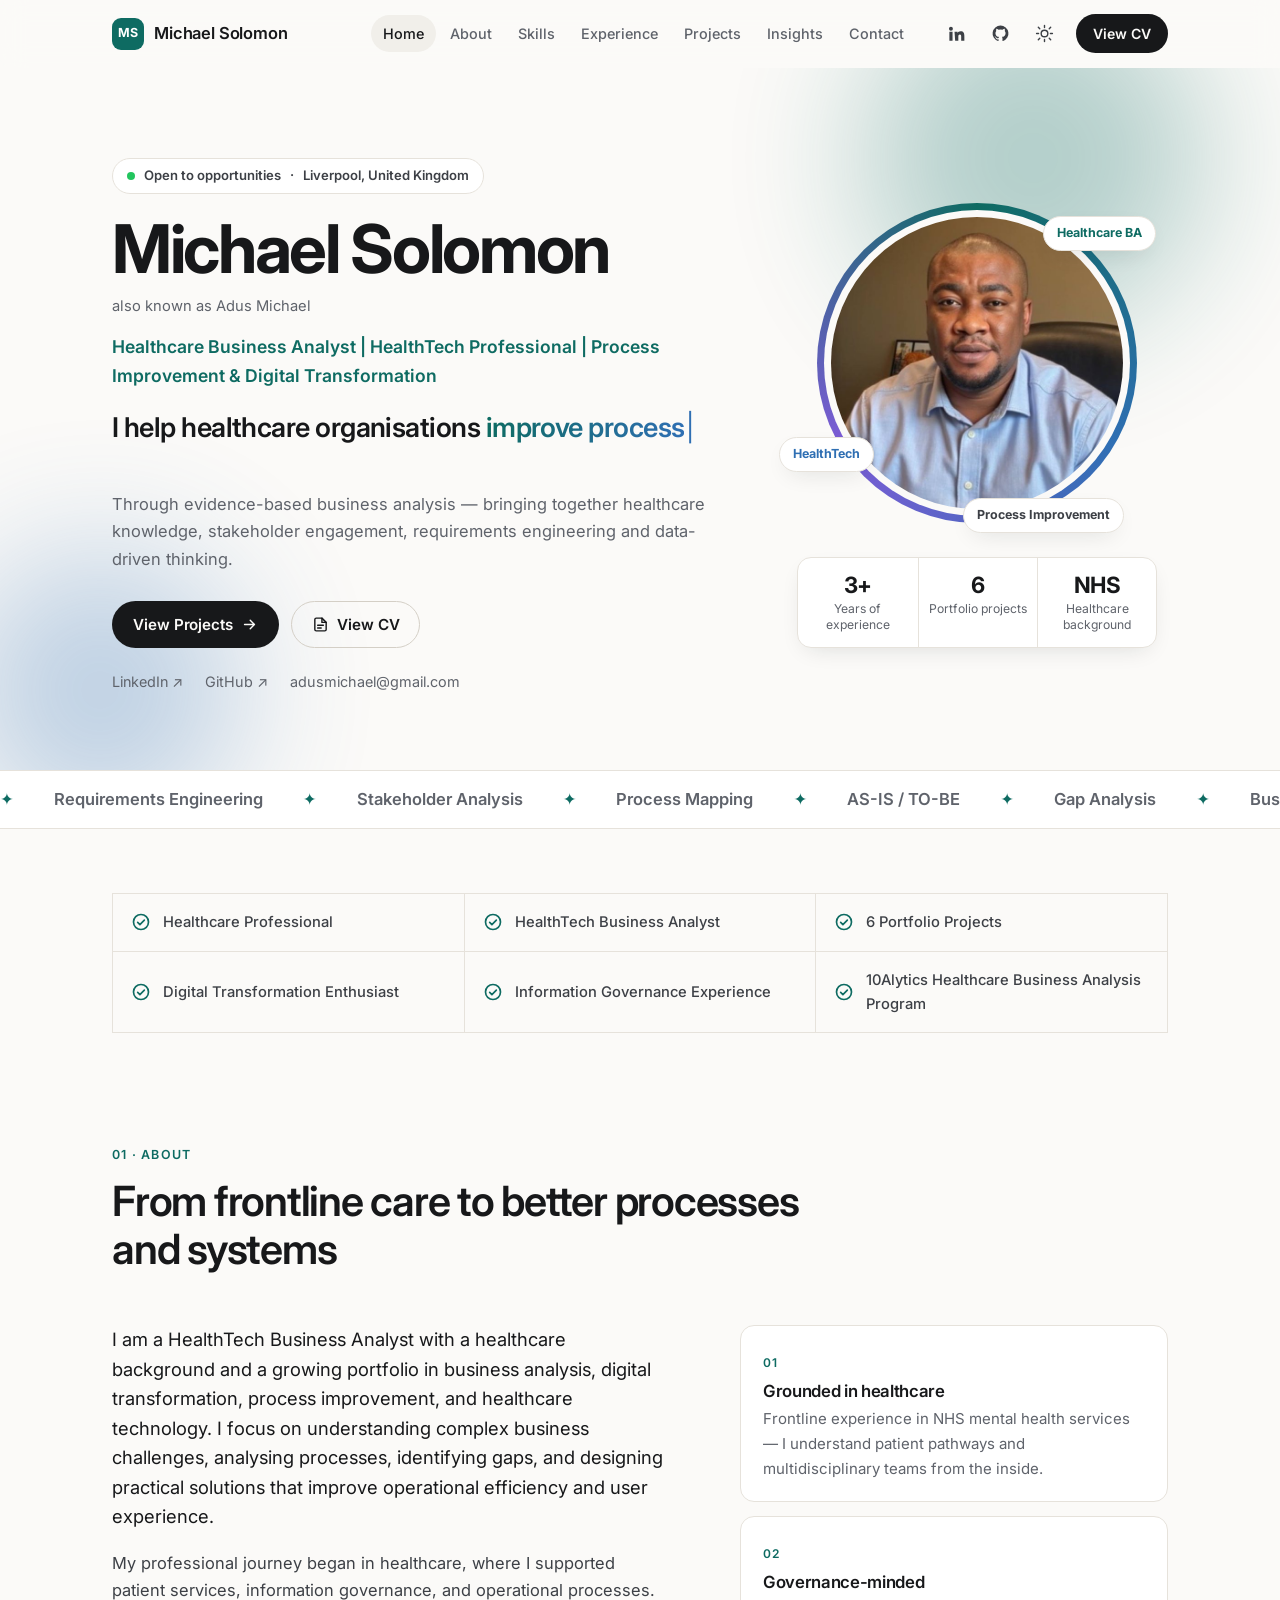
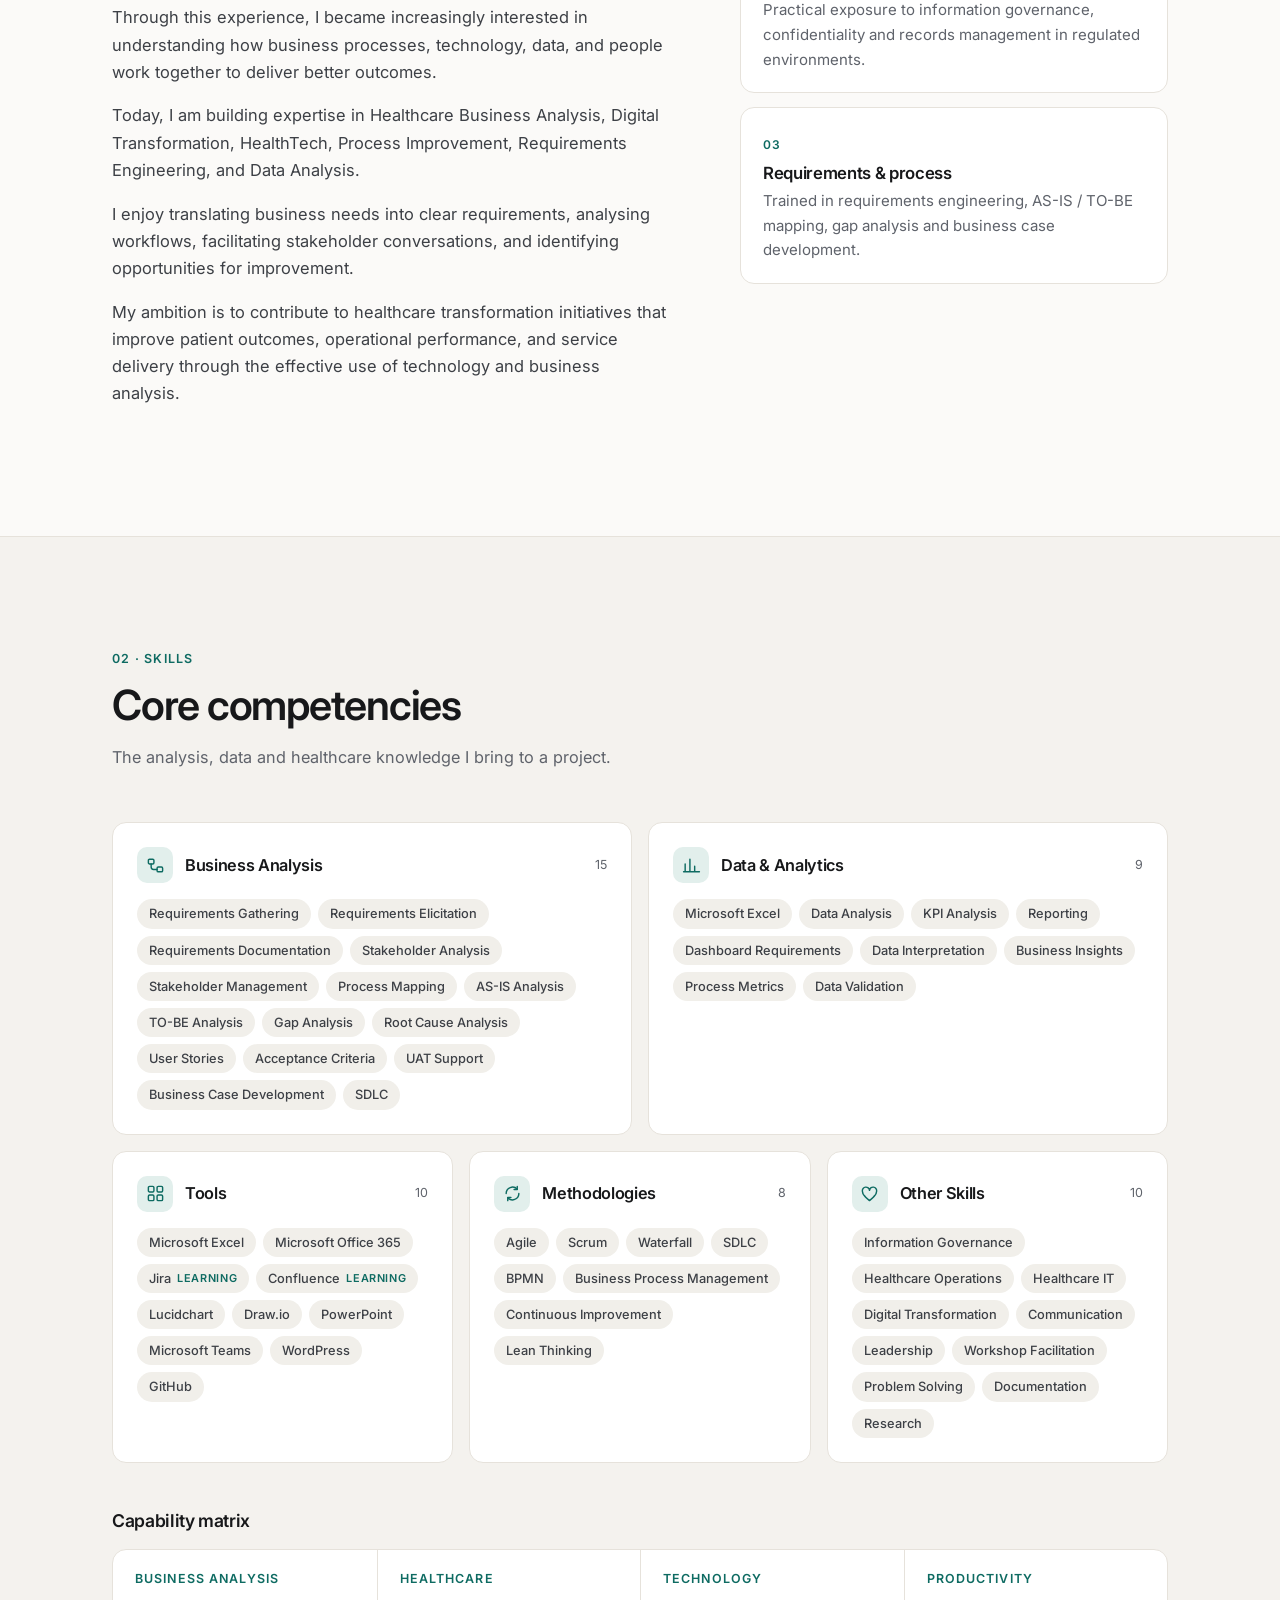
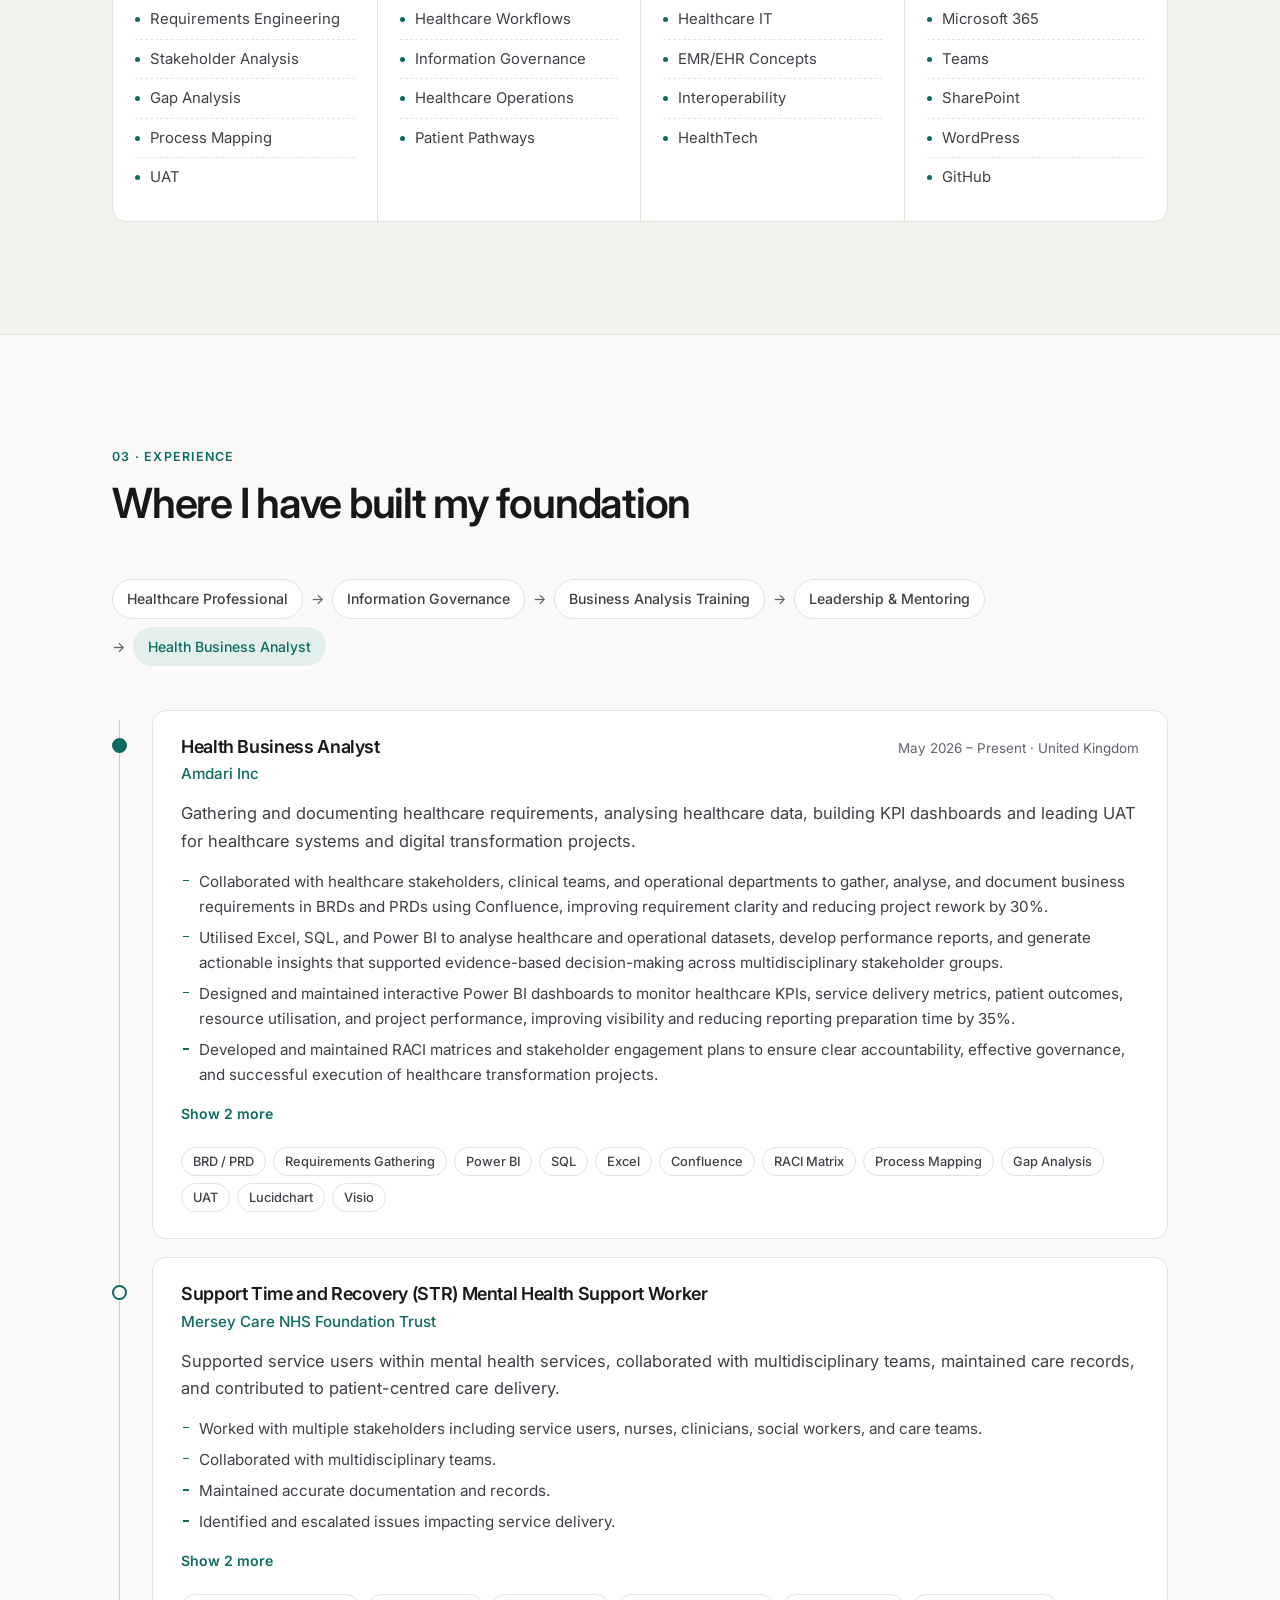
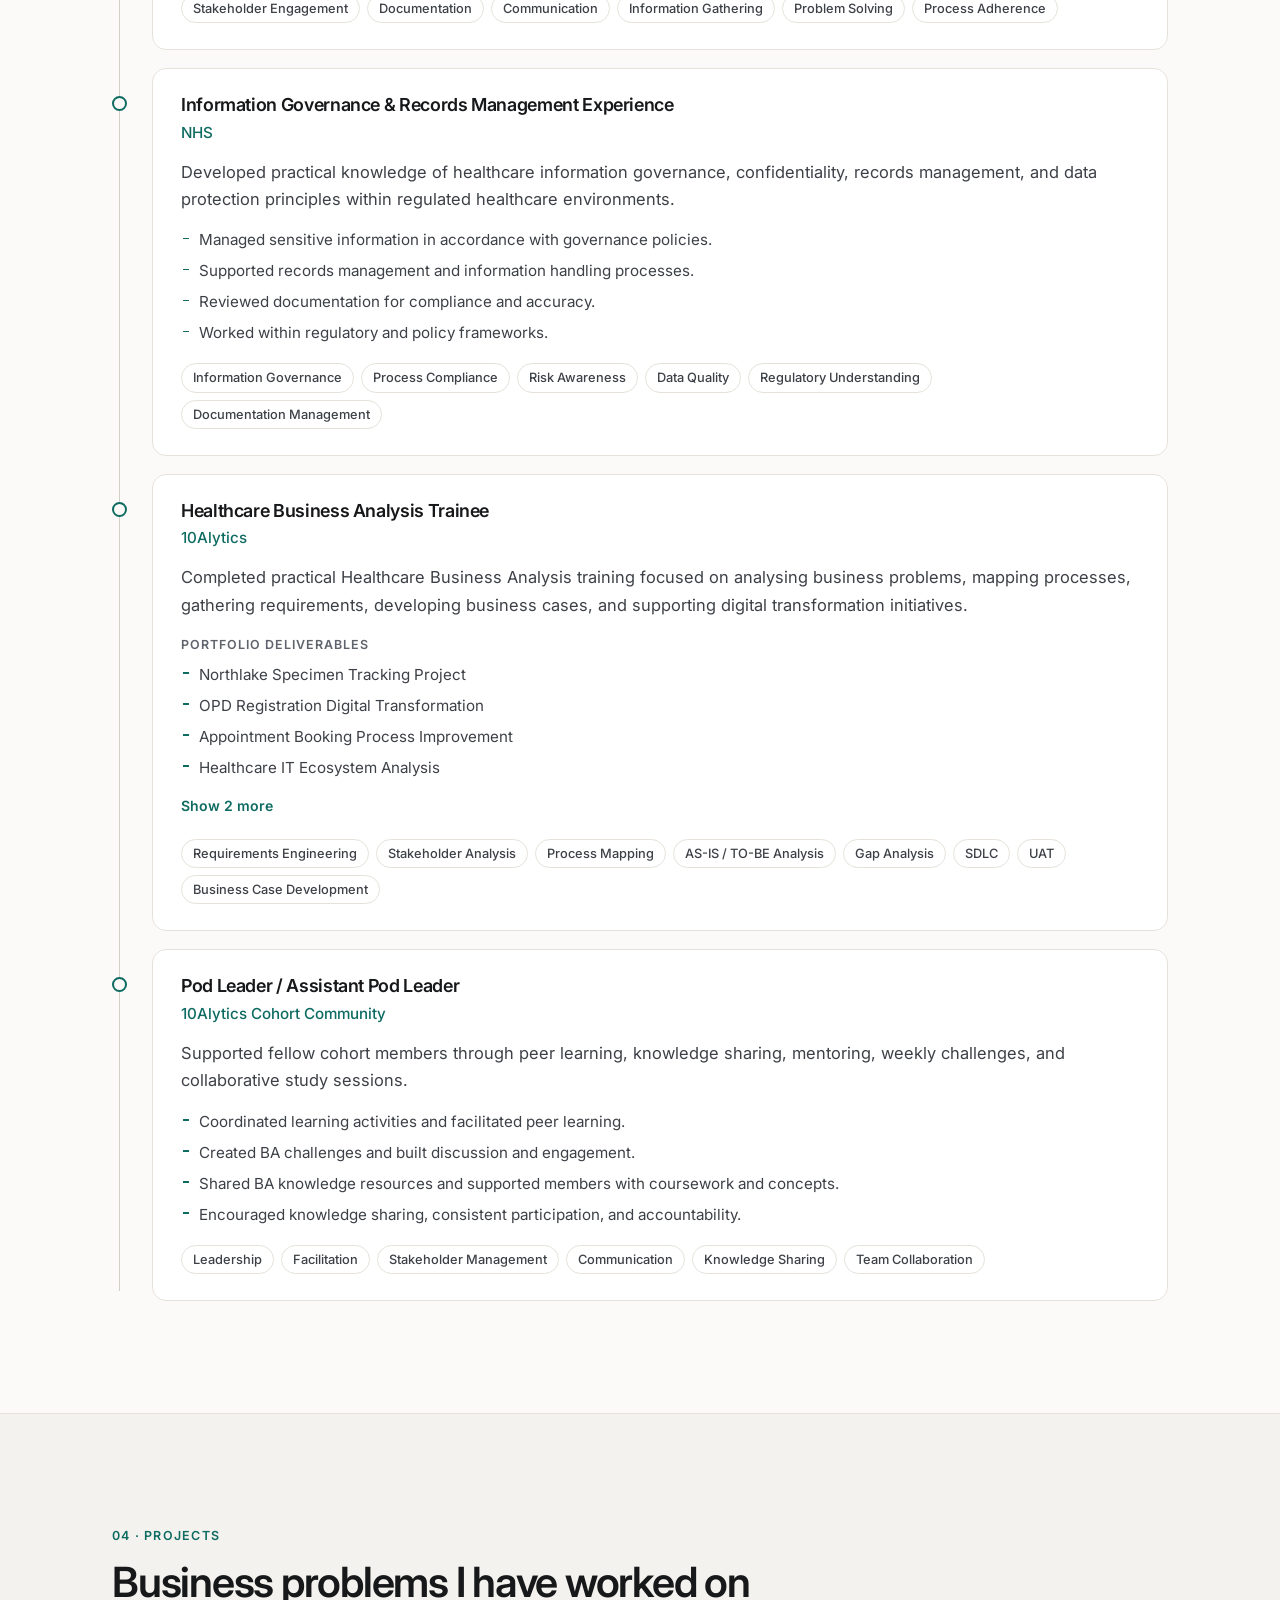
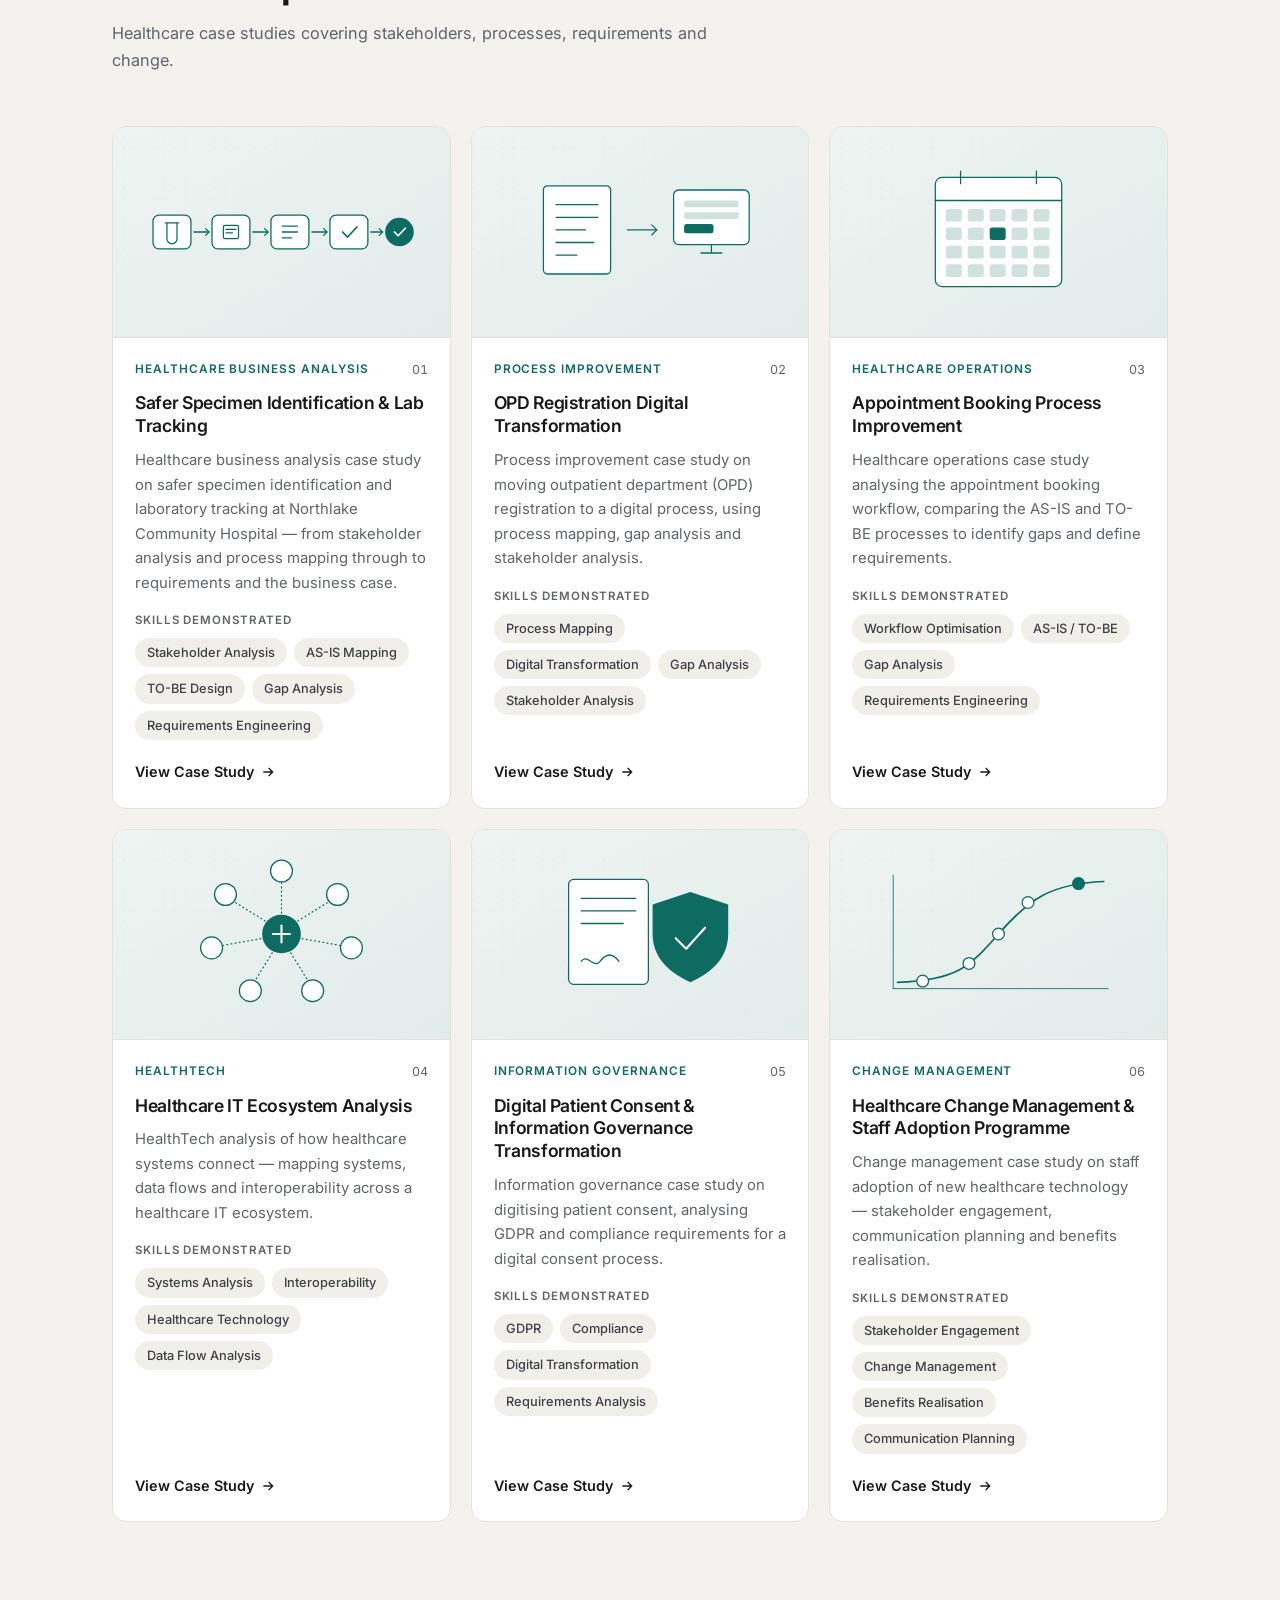
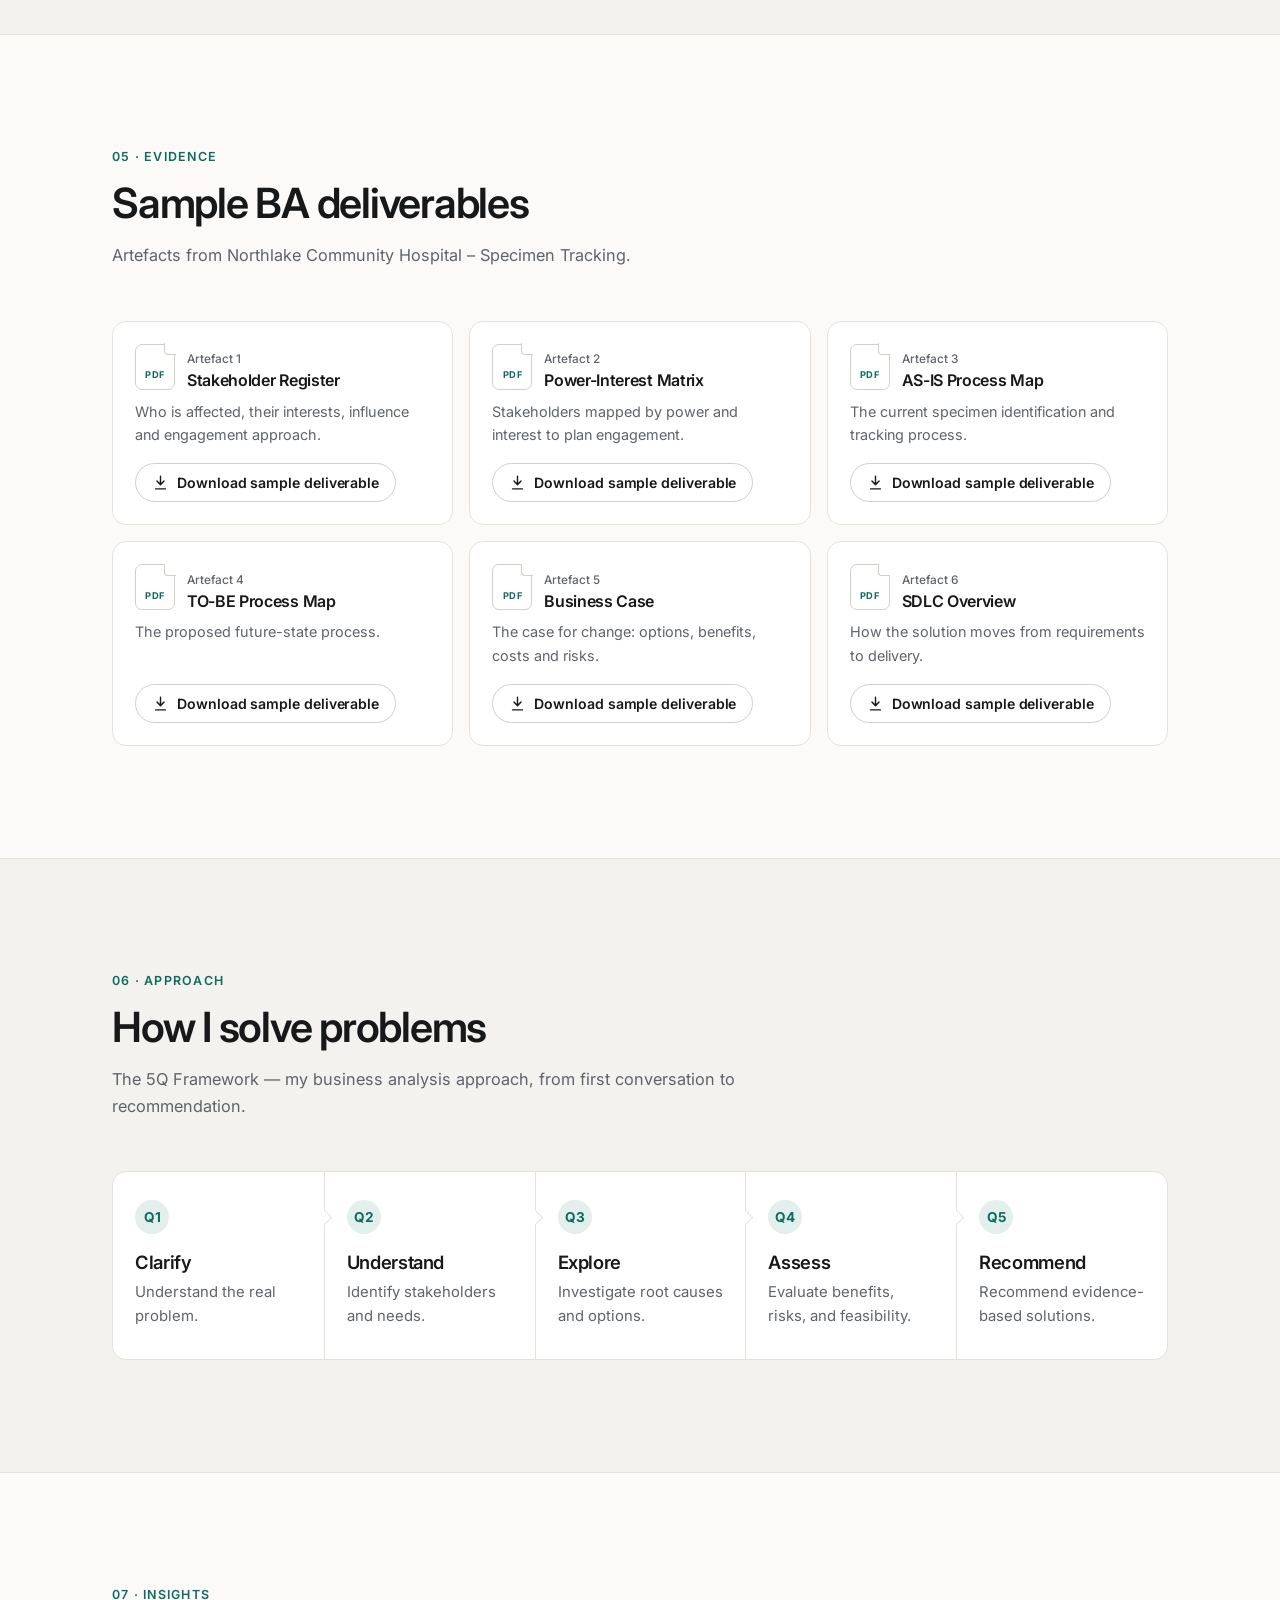
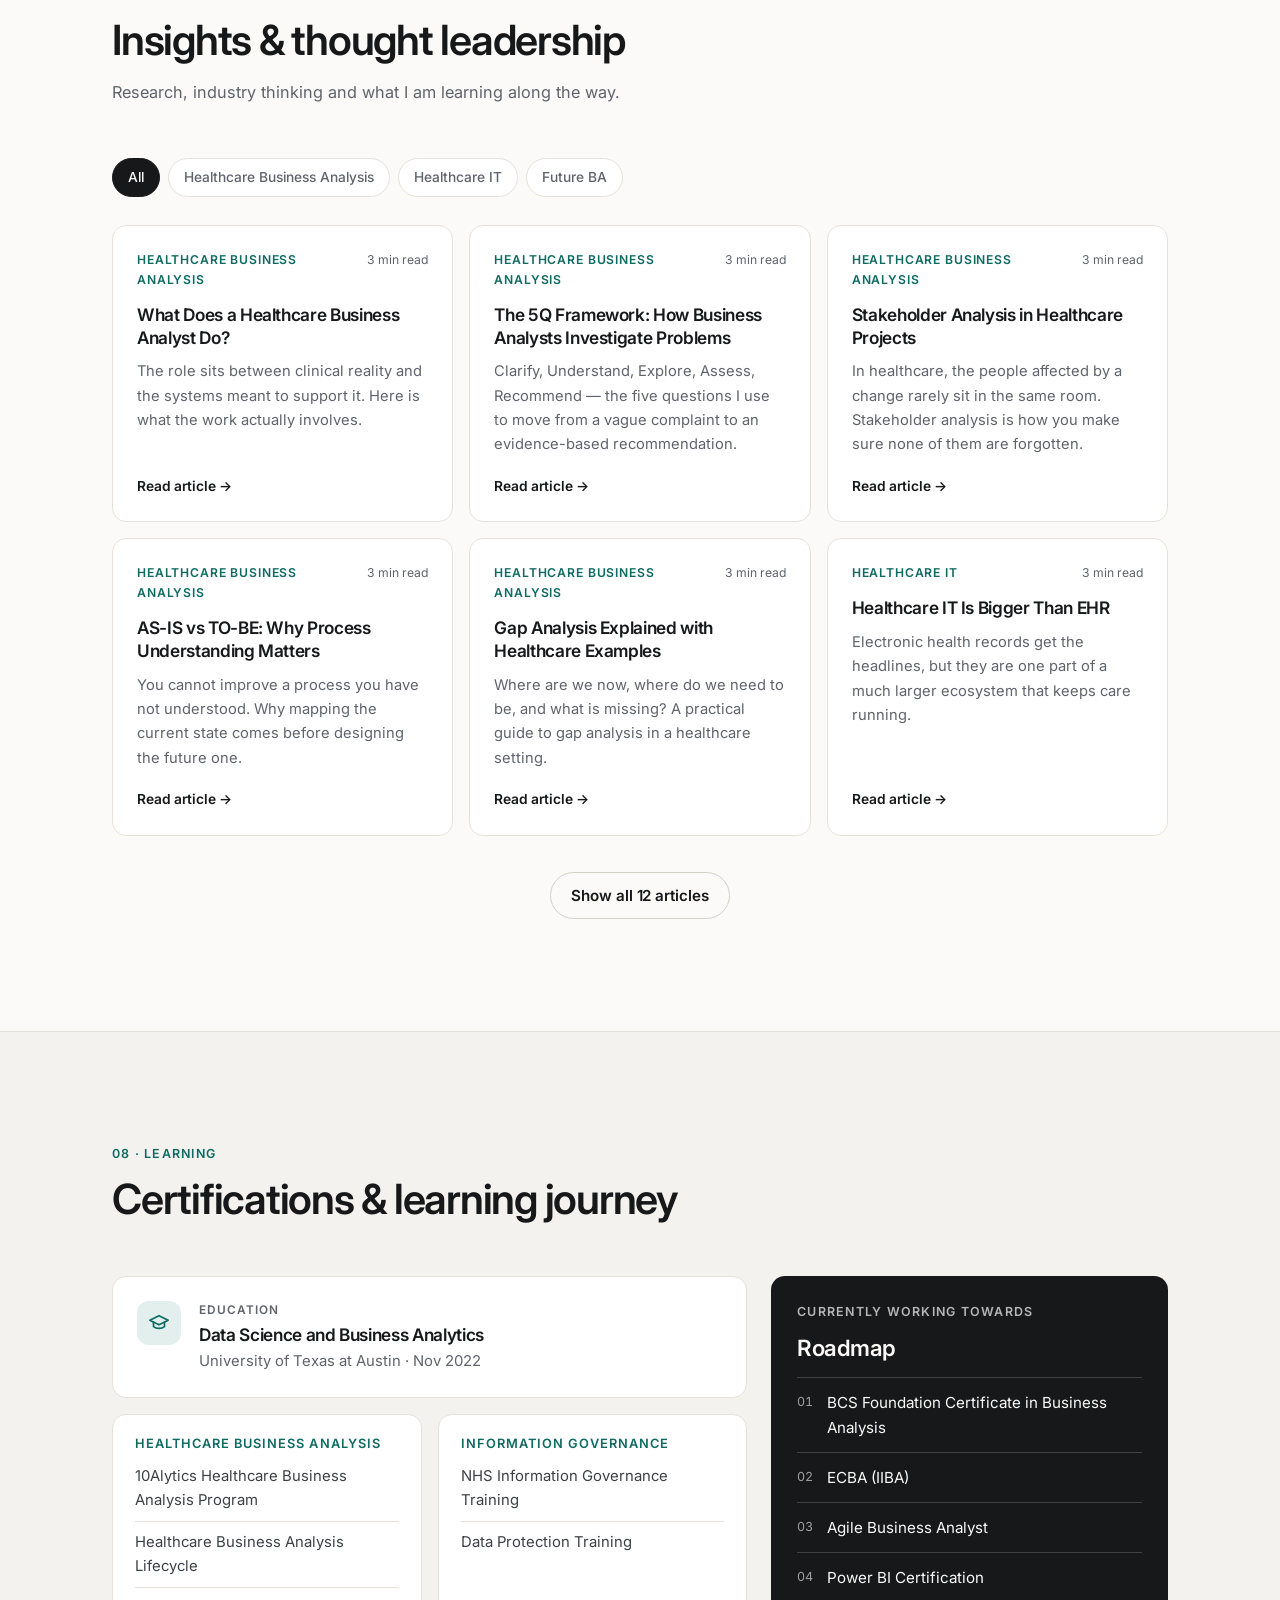
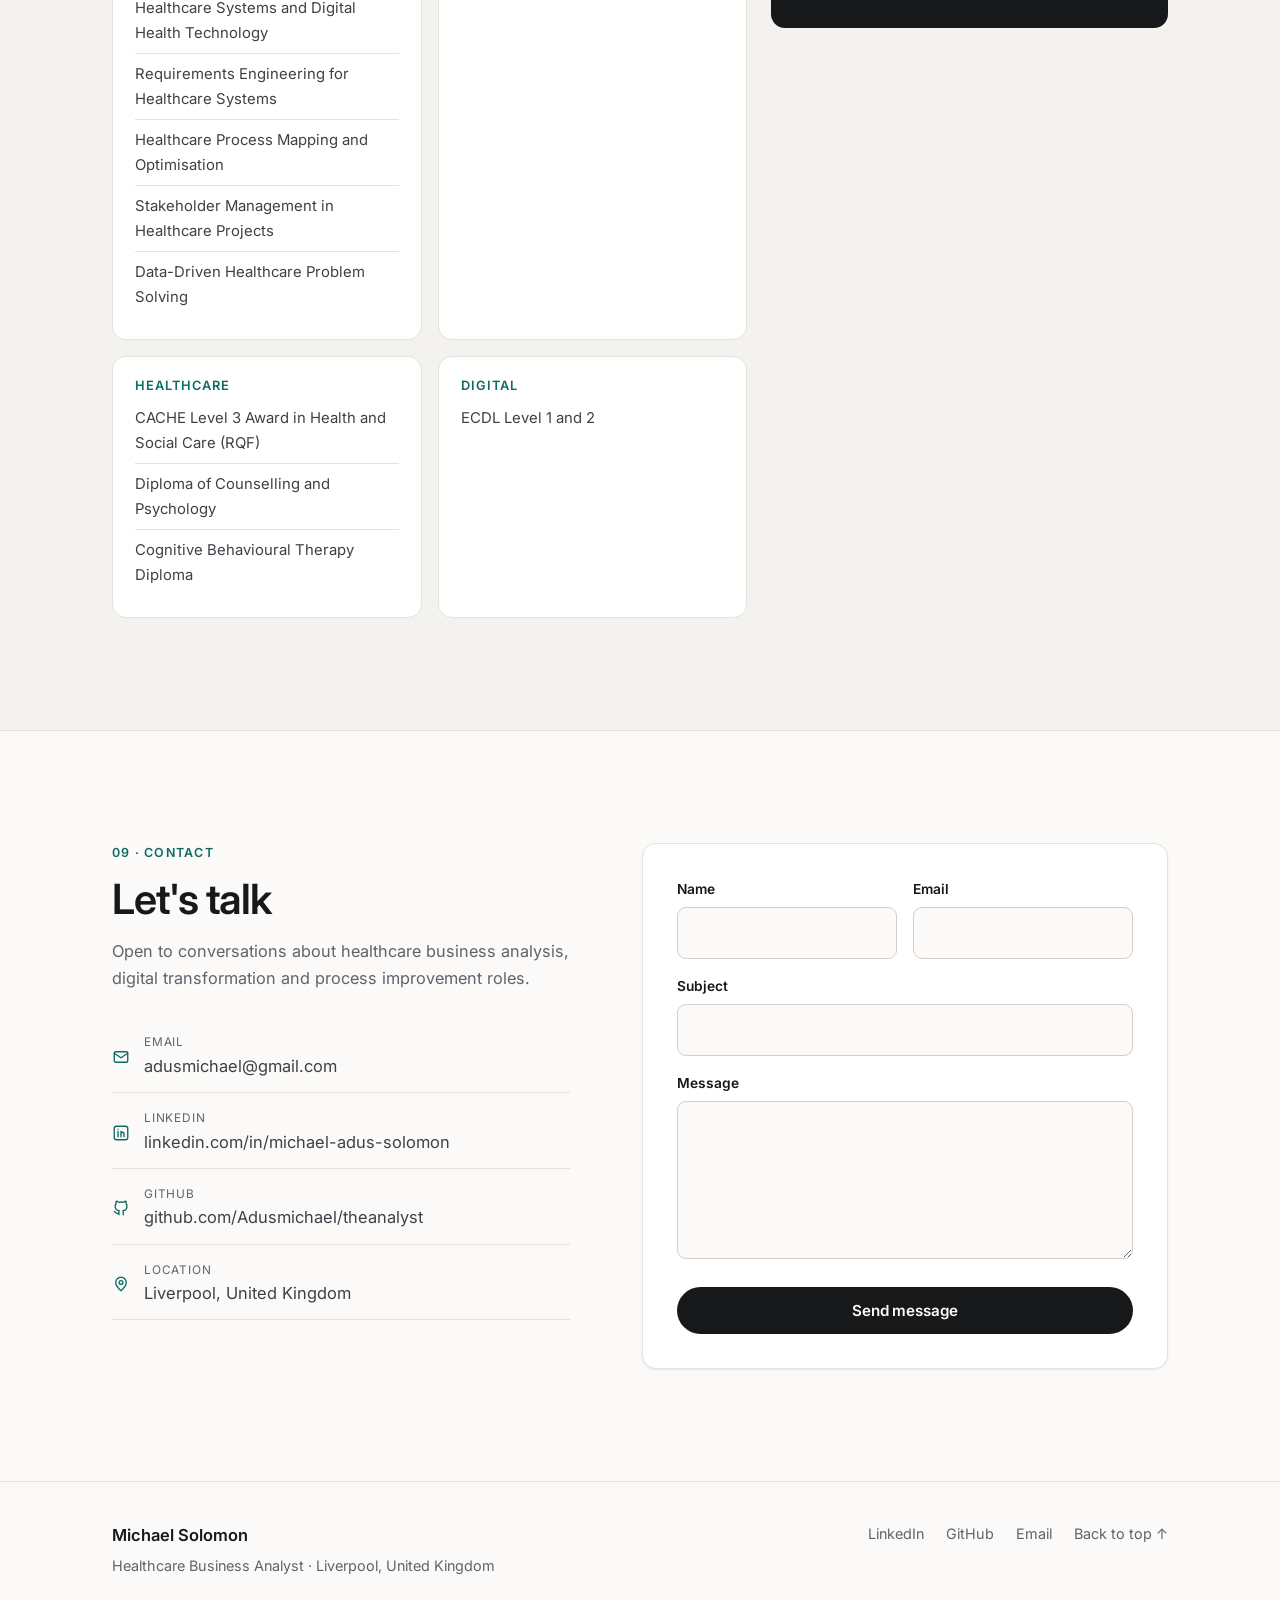
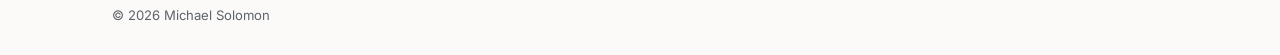
==== commit 504dac02: "Experience: add Health Business Analyst at Amdari Inc as current role Co-Authored-By: Claude Opus 5." ====
--- a/index.html
+++ b/index.html
@@ -38,7 +38,7 @@
   <link rel="preconnect" href="https://fonts.googleapis.com">
   <link rel="preconnect" href="https://fonts.gstatic.com" crossorigin>
   <link href="https://fonts.googleapis.com/css2?family=Inter:wght@400;500;600;700&family=Instrument+Serif:ital@0;1&display=swap" rel="stylesheet">
-  <link rel="stylesheet" href="assets/css/style.css?v=20261024d">
+  <link rel="stylesheet" href="assets/css/style.css?v=20261024e">
 </head>
 
 <body data-root="" data-page="home">
@@ -326,8 +326,8 @@
 
   <noscript><p class="noscript">Please enable JavaScript to see the full portfolio.</p></noscript>
 
-  <script src="assets/js/data.js?v=20261024d"></script>
-  <script src="assets/js/articles.js?v=20261024d"></script>
-  <script src="assets/js/script.js?v=20261024d"></script>
+  <script src="assets/js/data.js?v=20261024e"></script>
+  <script src="assets/js/articles.js?v=20261024e"></script>
+  <script src="assets/js/script.js?v=20261024e"></script>
 </body>
 </html>
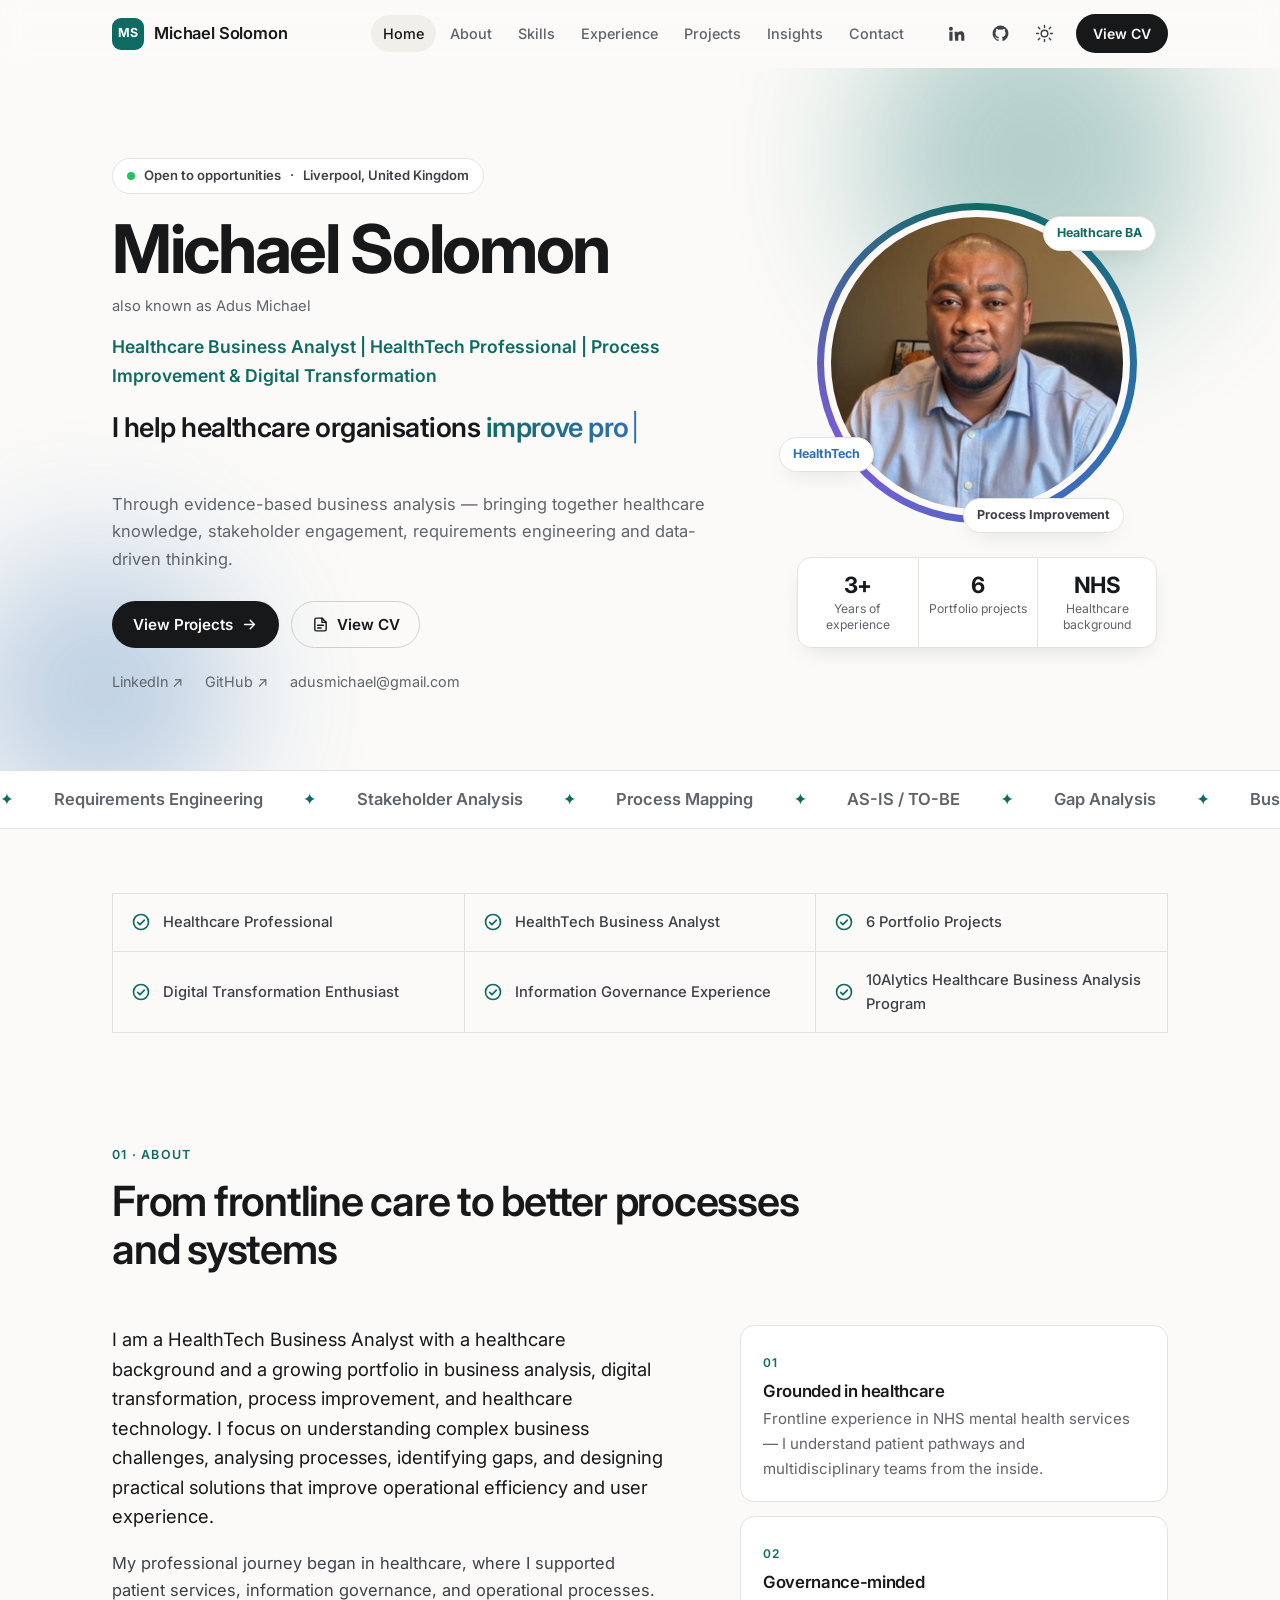
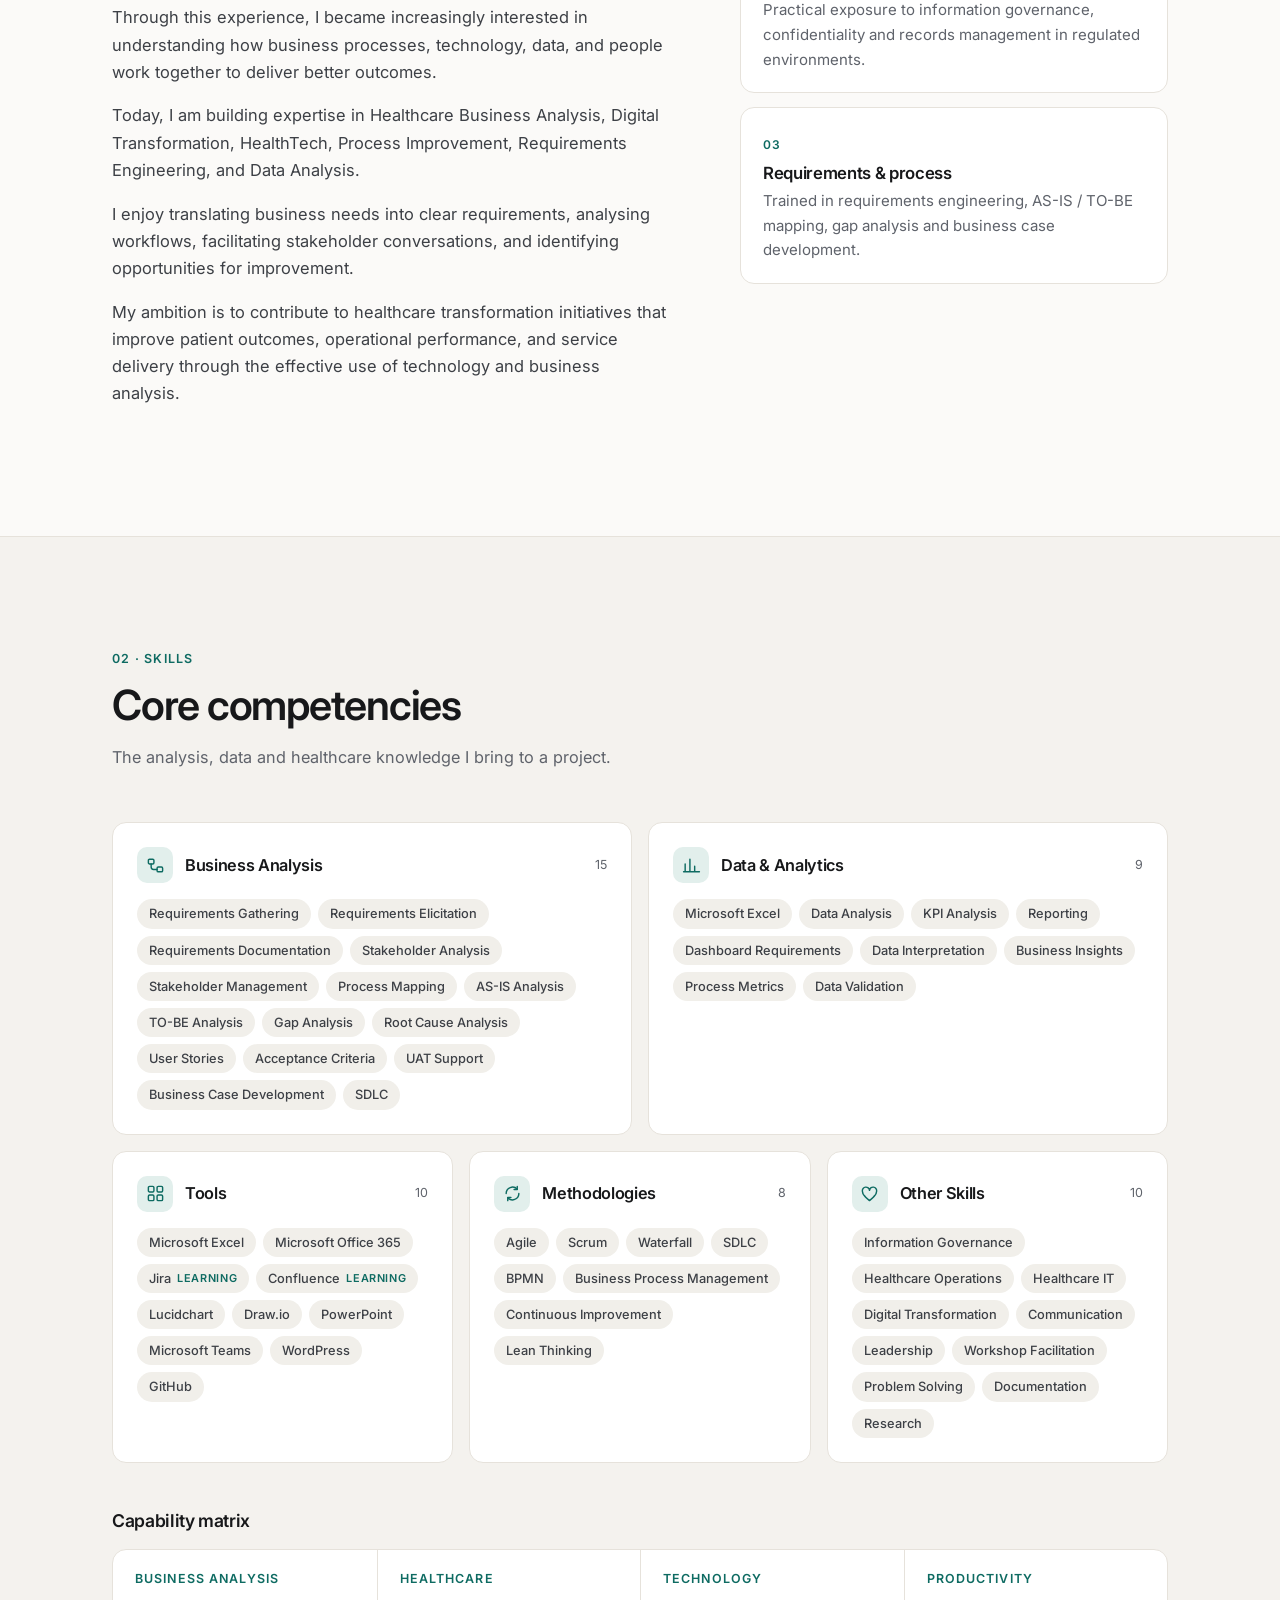
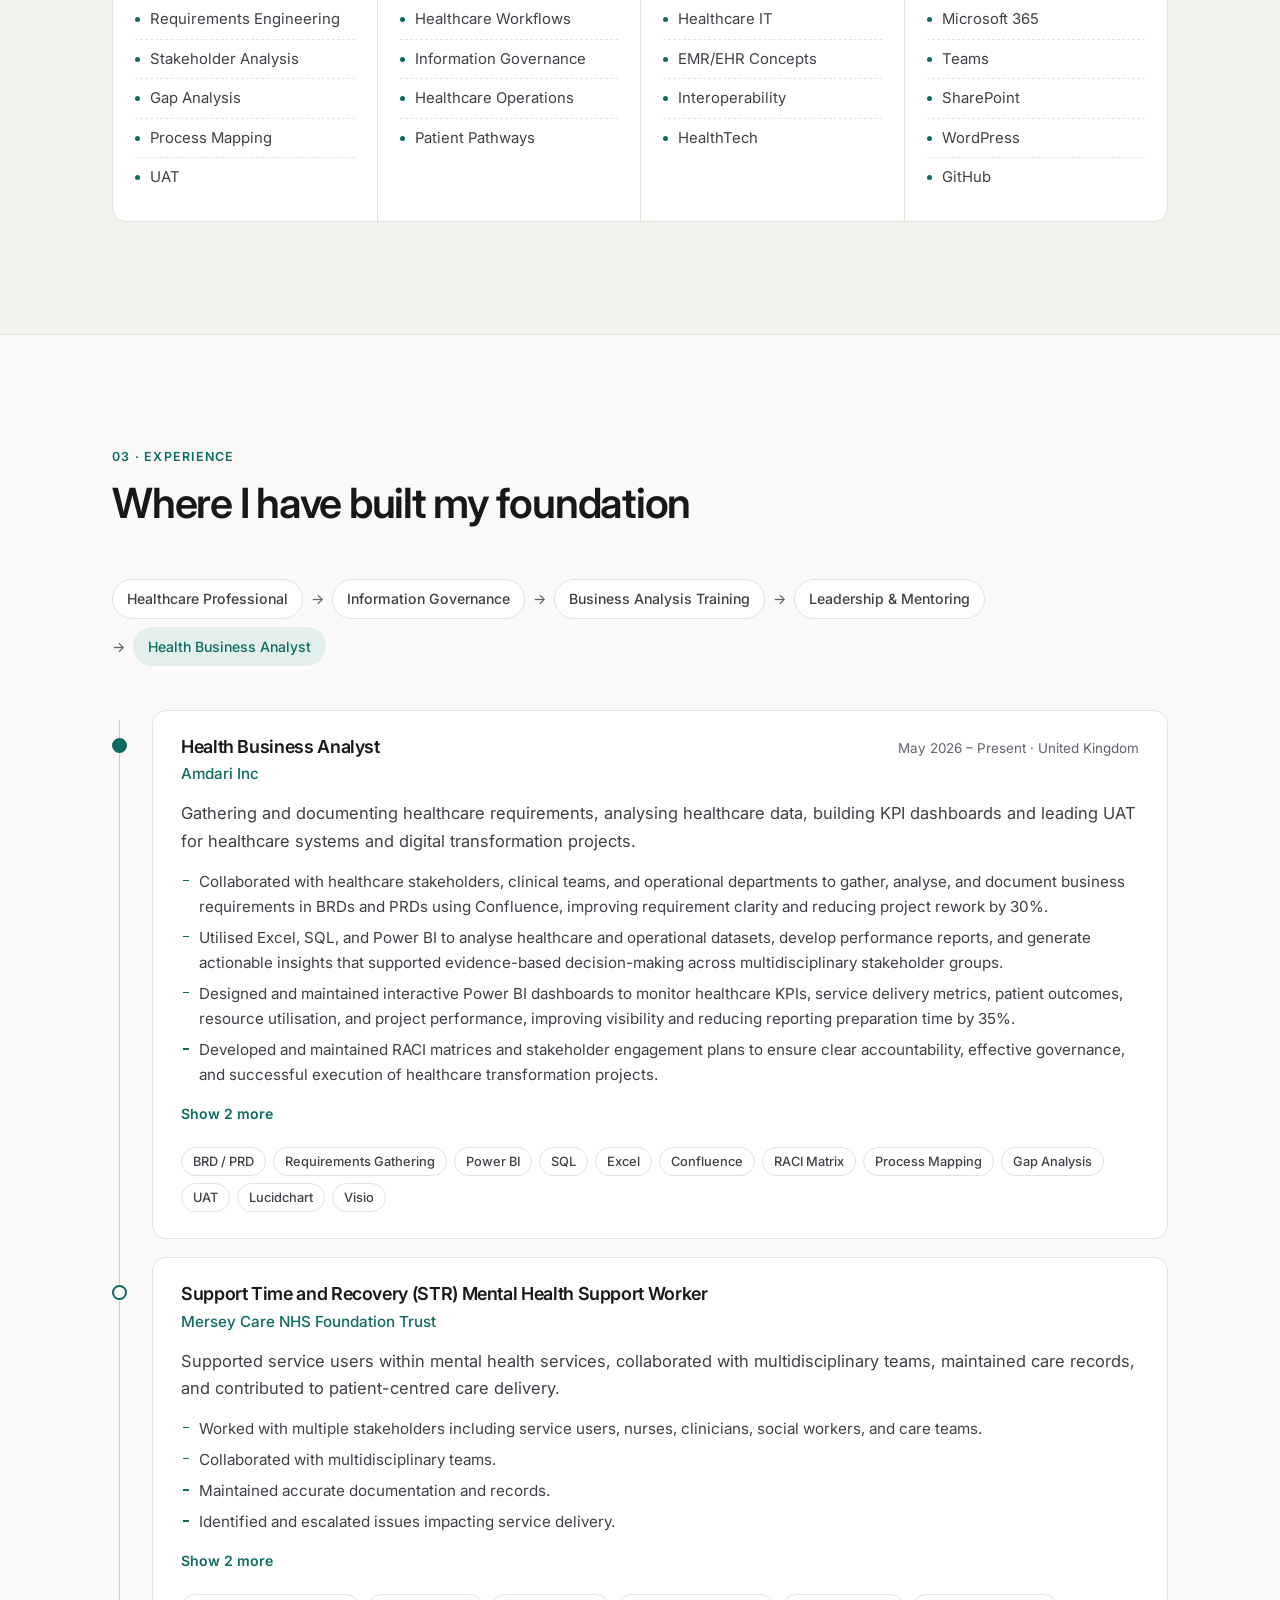
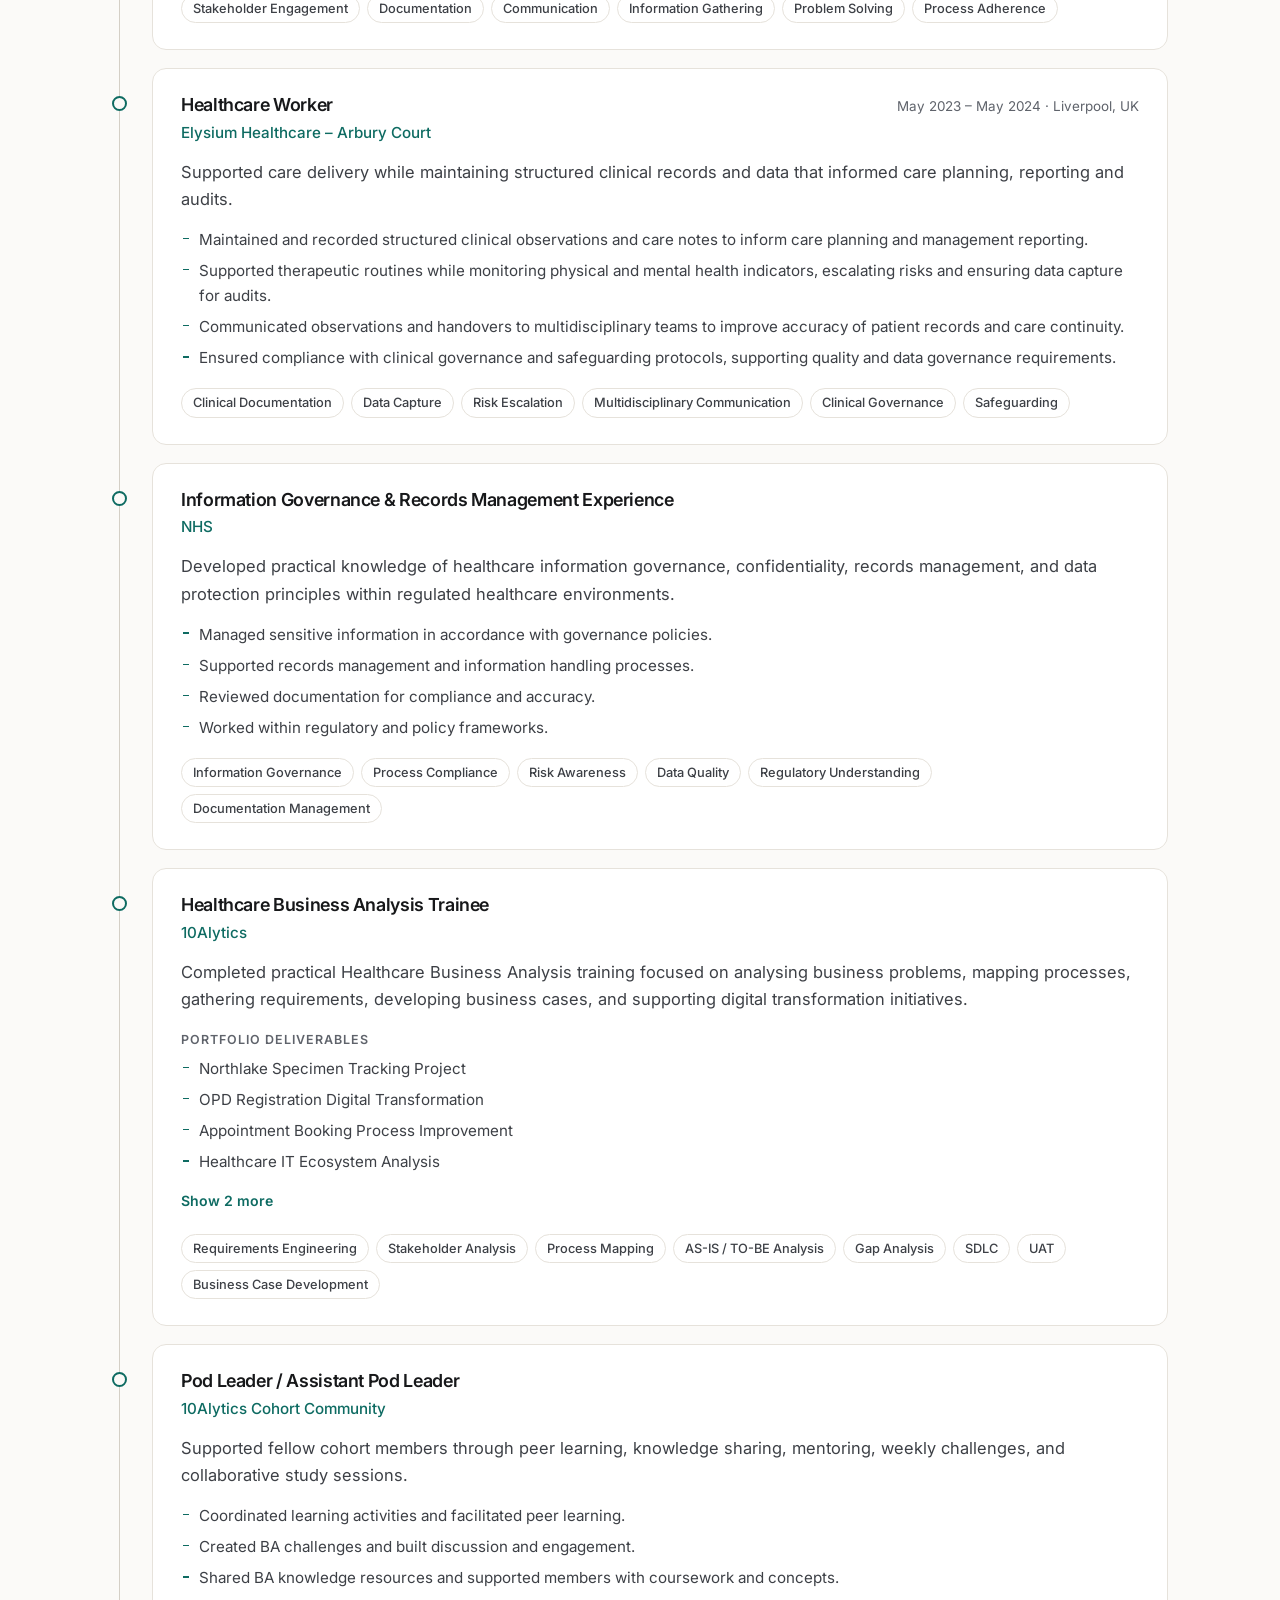
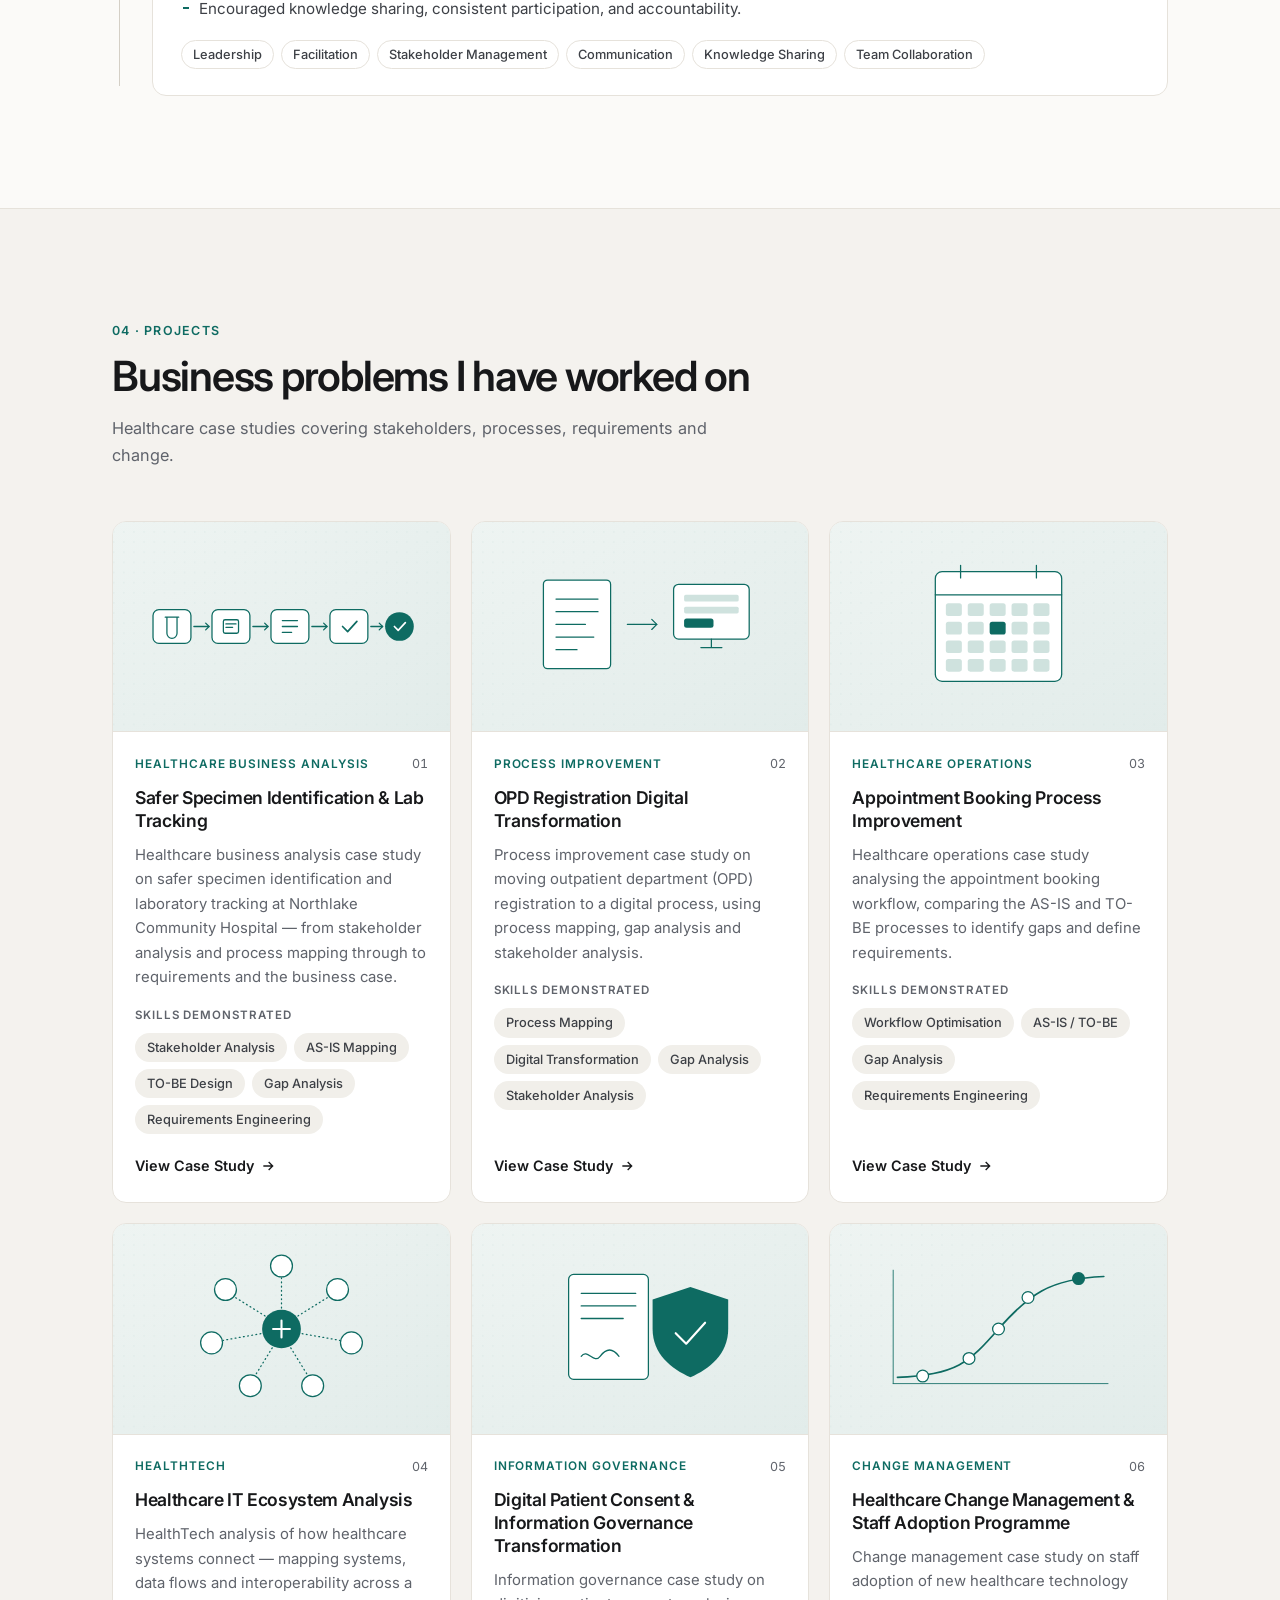
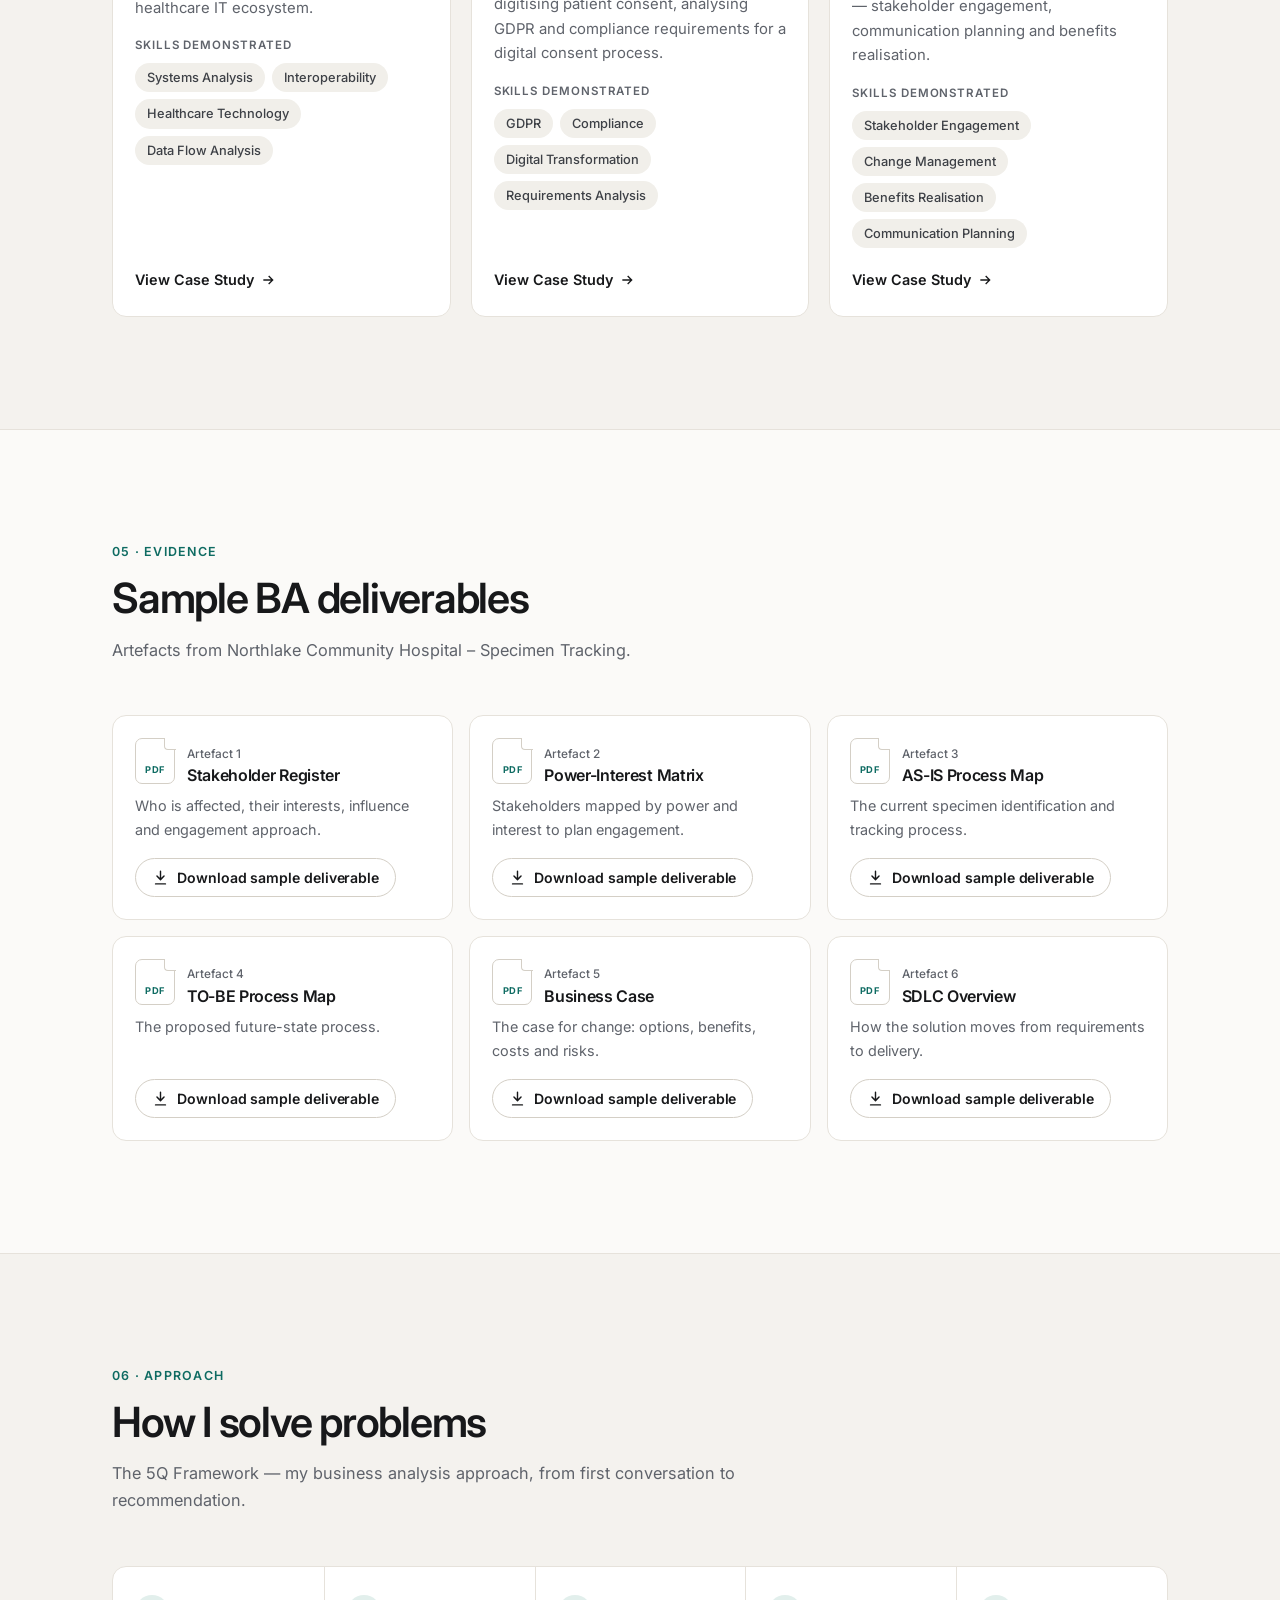
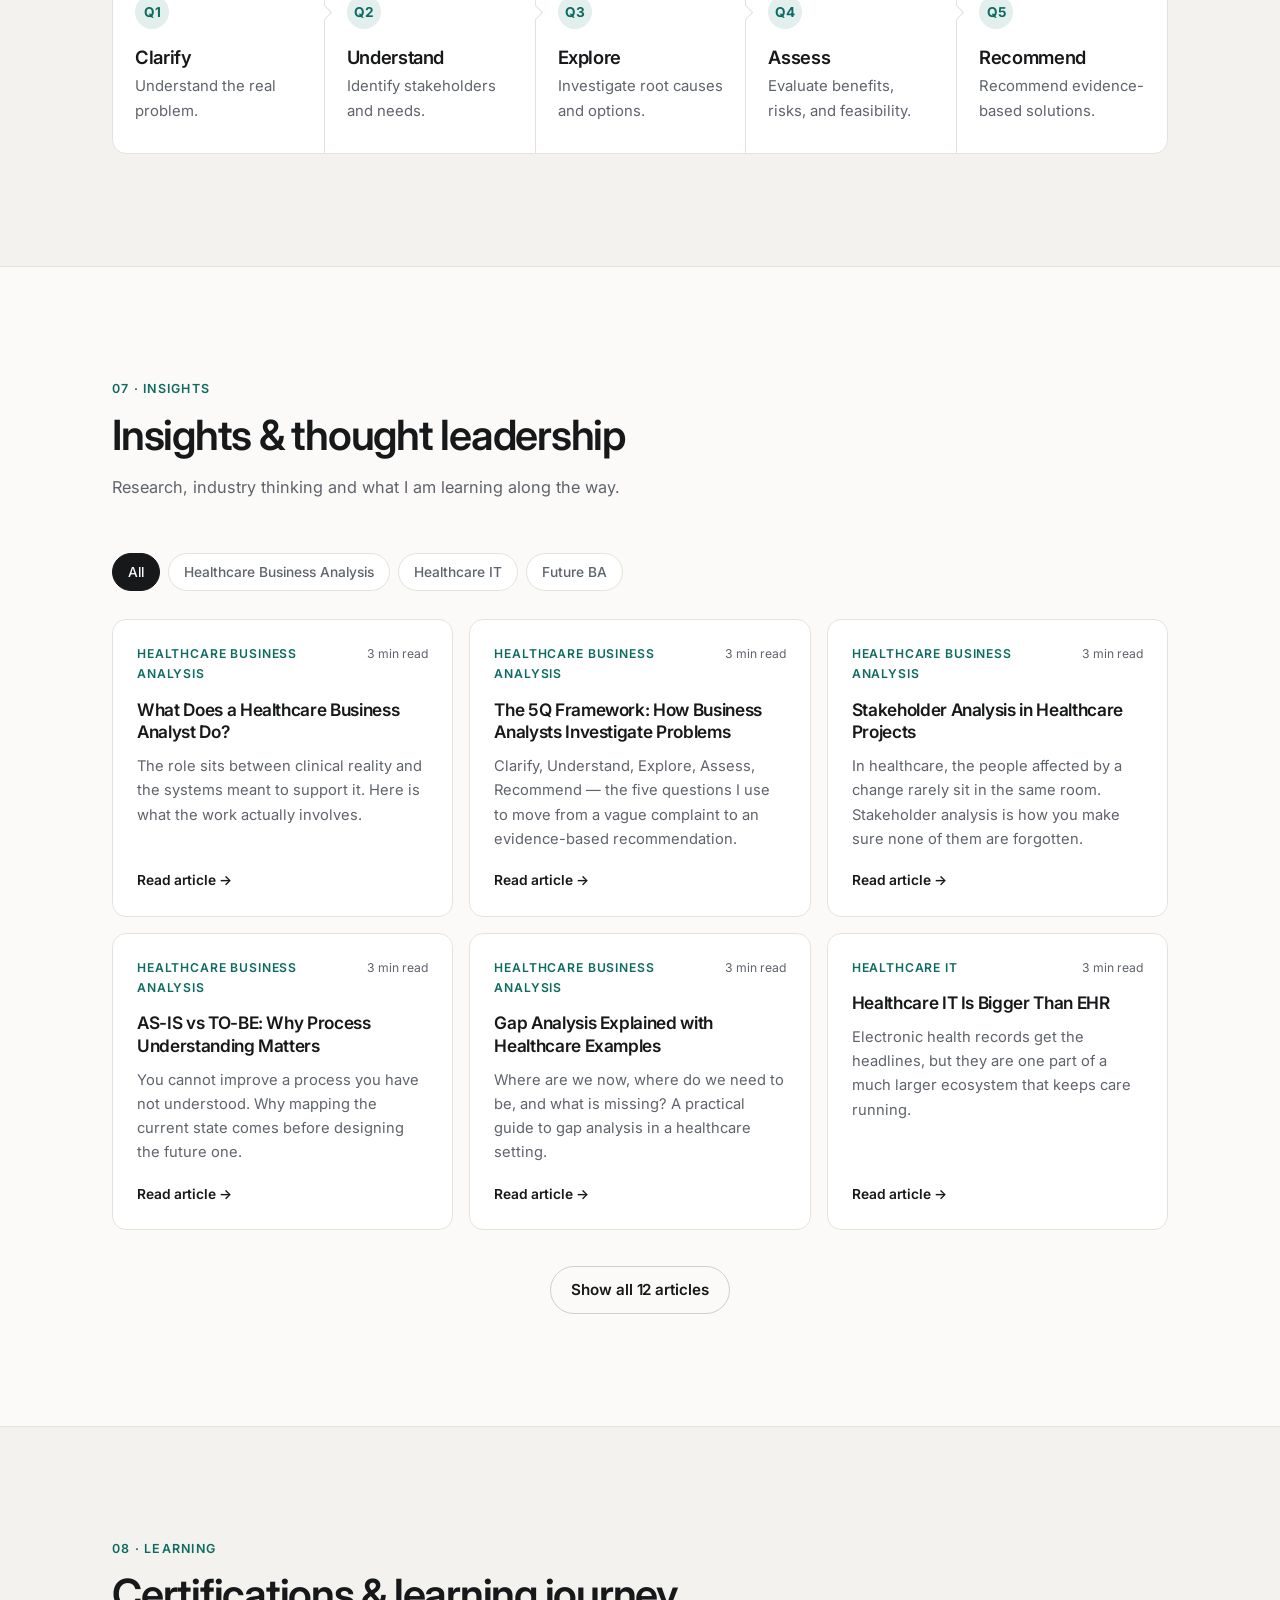
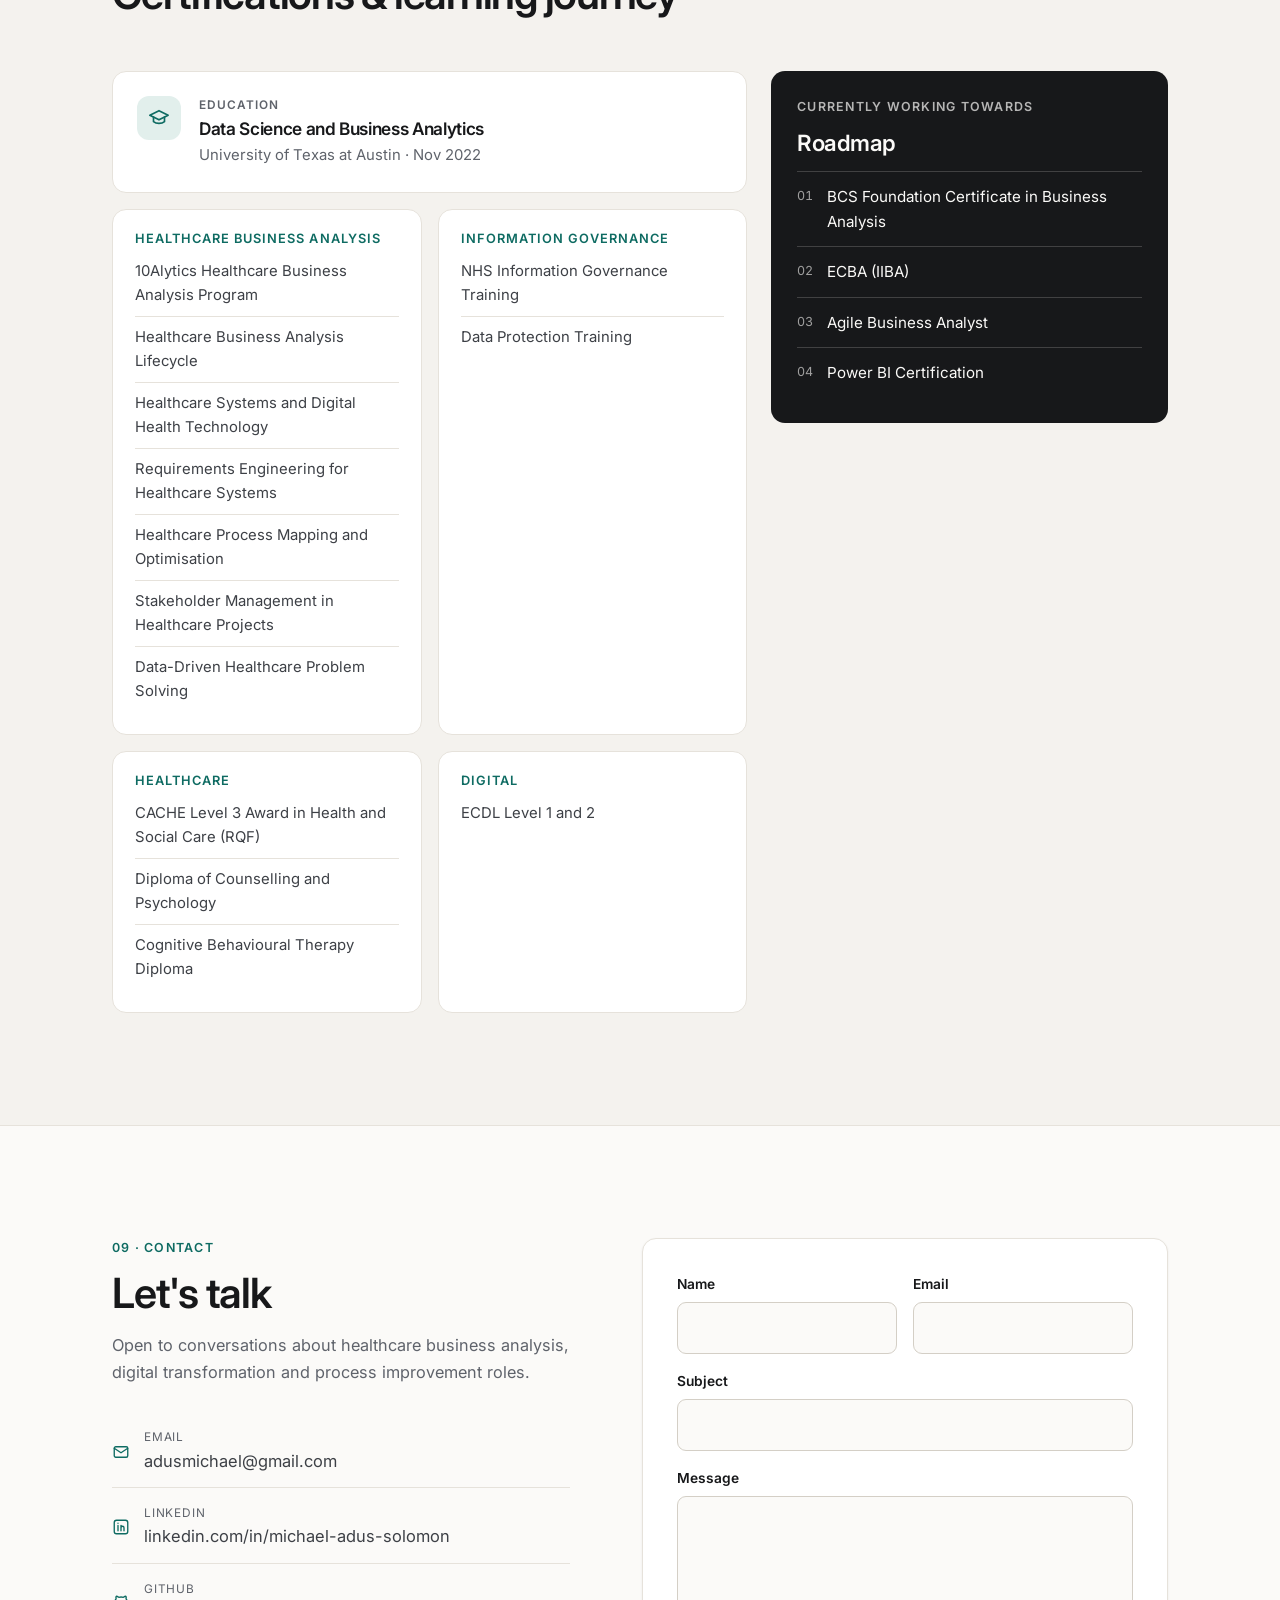
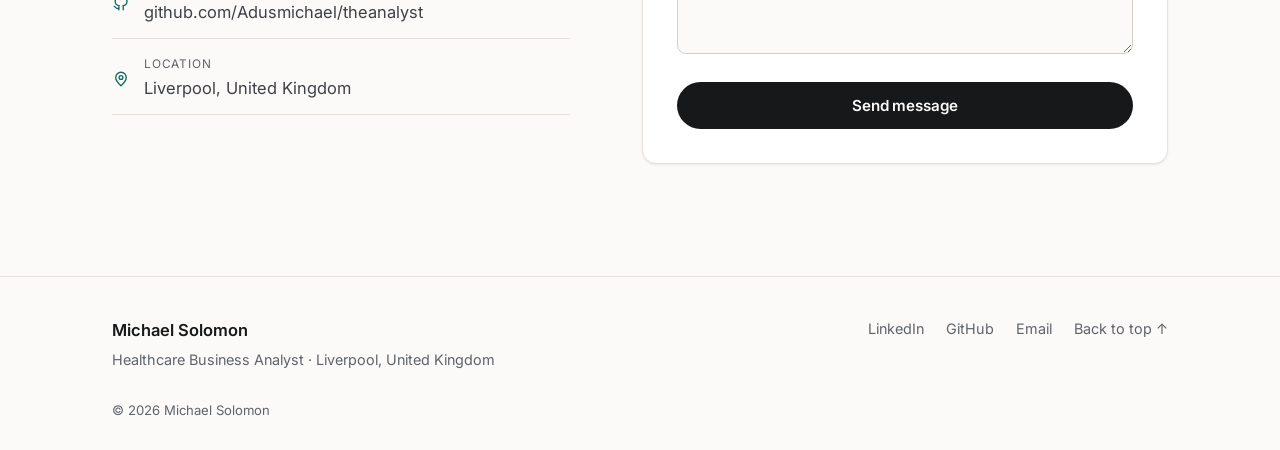
==== commit 1d2e65fb: "Experience: add Healthcare Worker at Elysium Healthcare – Arbury Court Co-Authored-By: Claude Opus 5" ====
--- a/index.html
+++ b/index.html
@@ -38,7 +38,7 @@
   <link rel="preconnect" href="https://fonts.googleapis.com">
   <link rel="preconnect" href="https://fonts.gstatic.com" crossorigin>
   <link href="https://fonts.googleapis.com/css2?family=Inter:wght@400;500;600;700&family=Instrument+Serif:ital@0;1&display=swap" rel="stylesheet">
-  <link rel="stylesheet" href="assets/css/style.css?v=20261024e">
+  <link rel="stylesheet" href="assets/css/style.css?v=20261024f">
 </head>
 
 <body data-root="" data-page="home">
@@ -326,8 +326,8 @@
 
   <noscript><p class="noscript">Please enable JavaScript to see the full portfolio.</p></noscript>
 
-  <script src="assets/js/data.js?v=20261024e"></script>
-  <script src="assets/js/articles.js?v=20261024e"></script>
-  <script src="assets/js/script.js?v=20261024e"></script>
+  <script src="assets/js/data.js?v=20261024f"></script>
+  <script src="assets/js/articles.js?v=20261024f"></script>
+  <script src="assets/js/script.js?v=20261024f"></script>
 </body>
 </html>
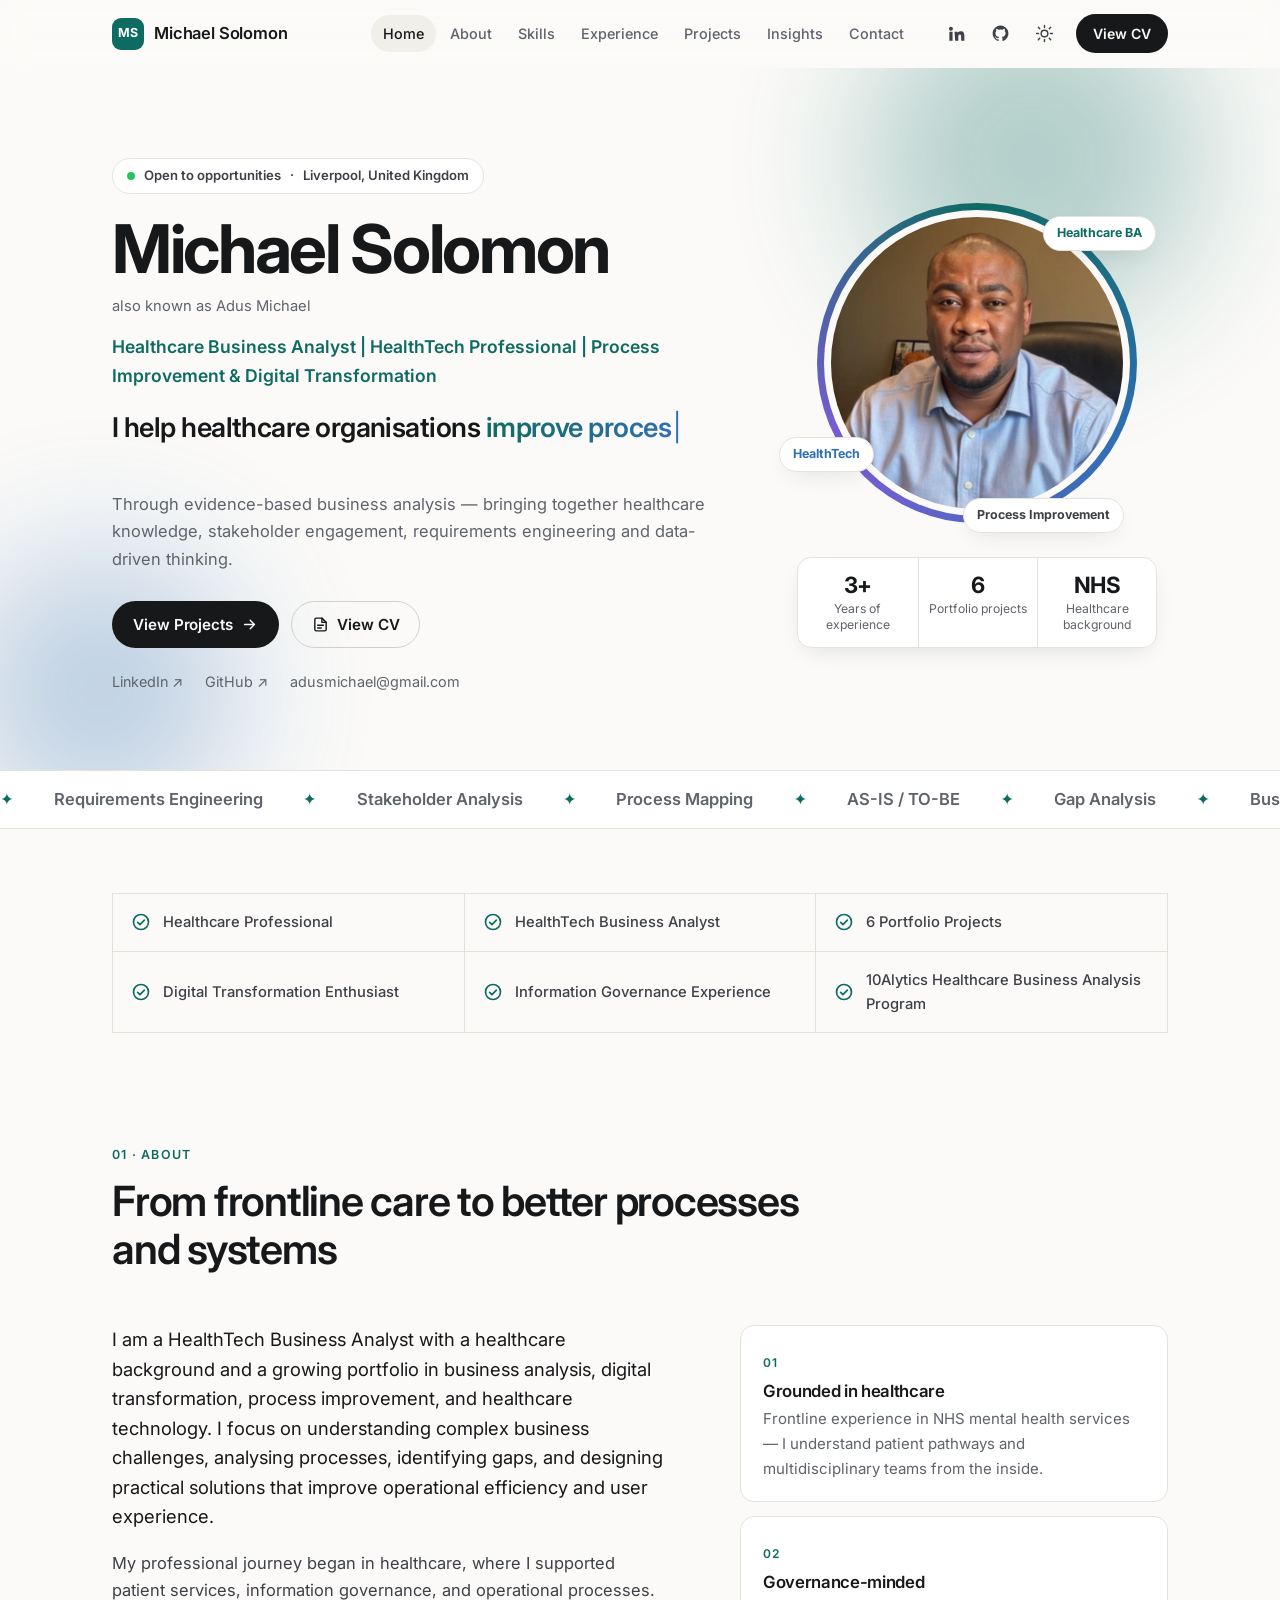
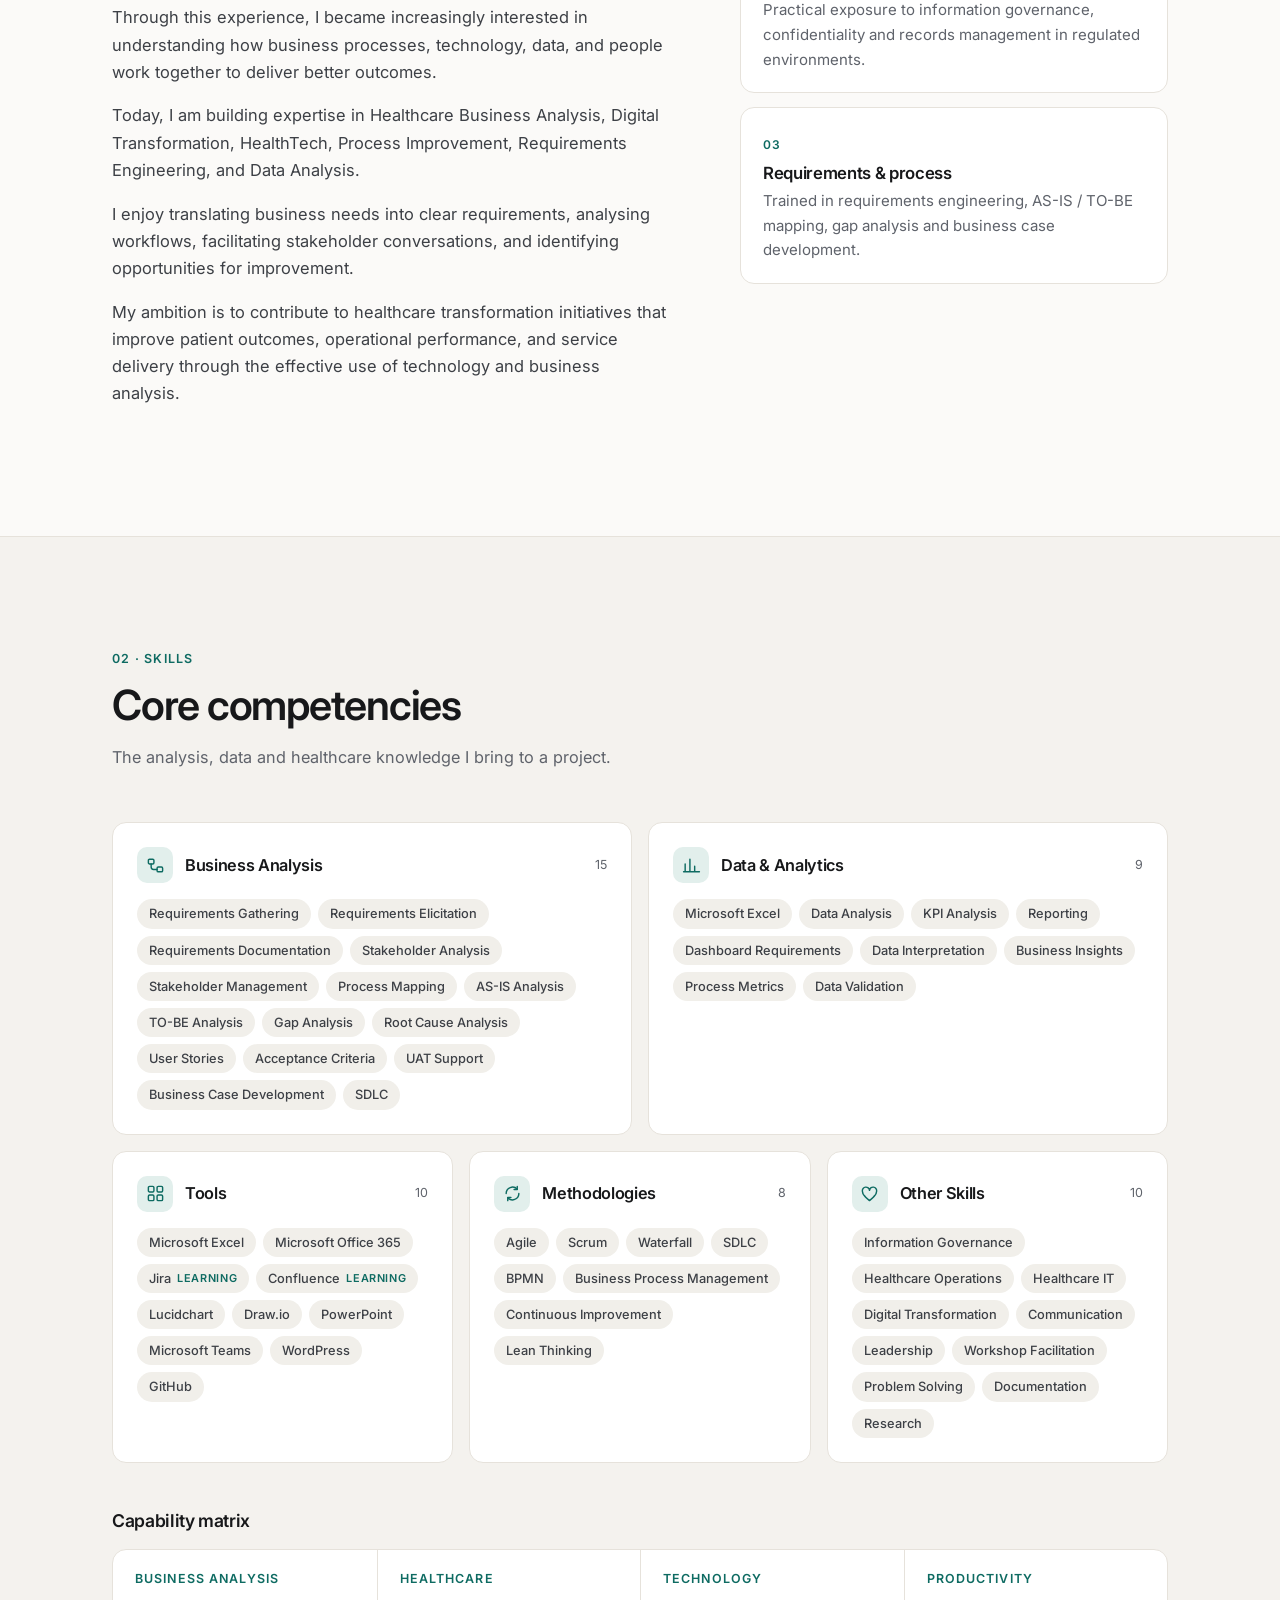
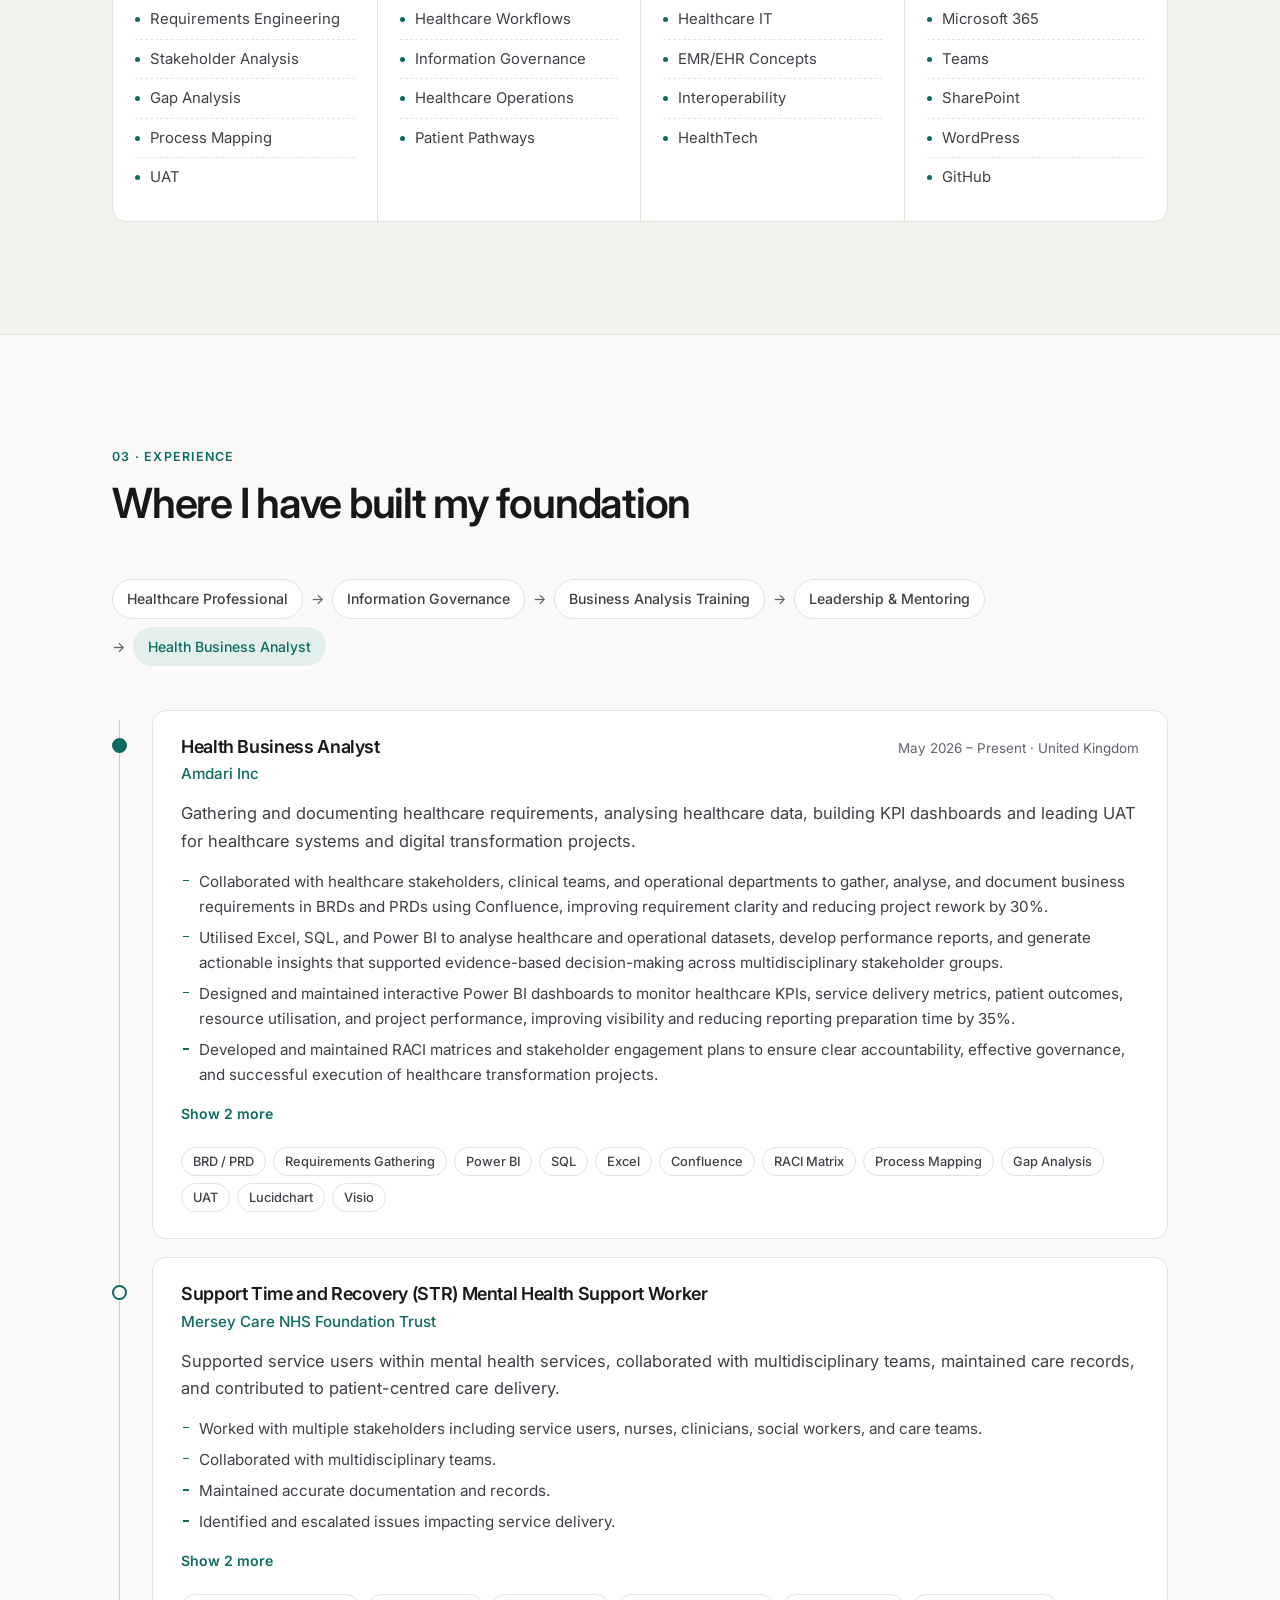
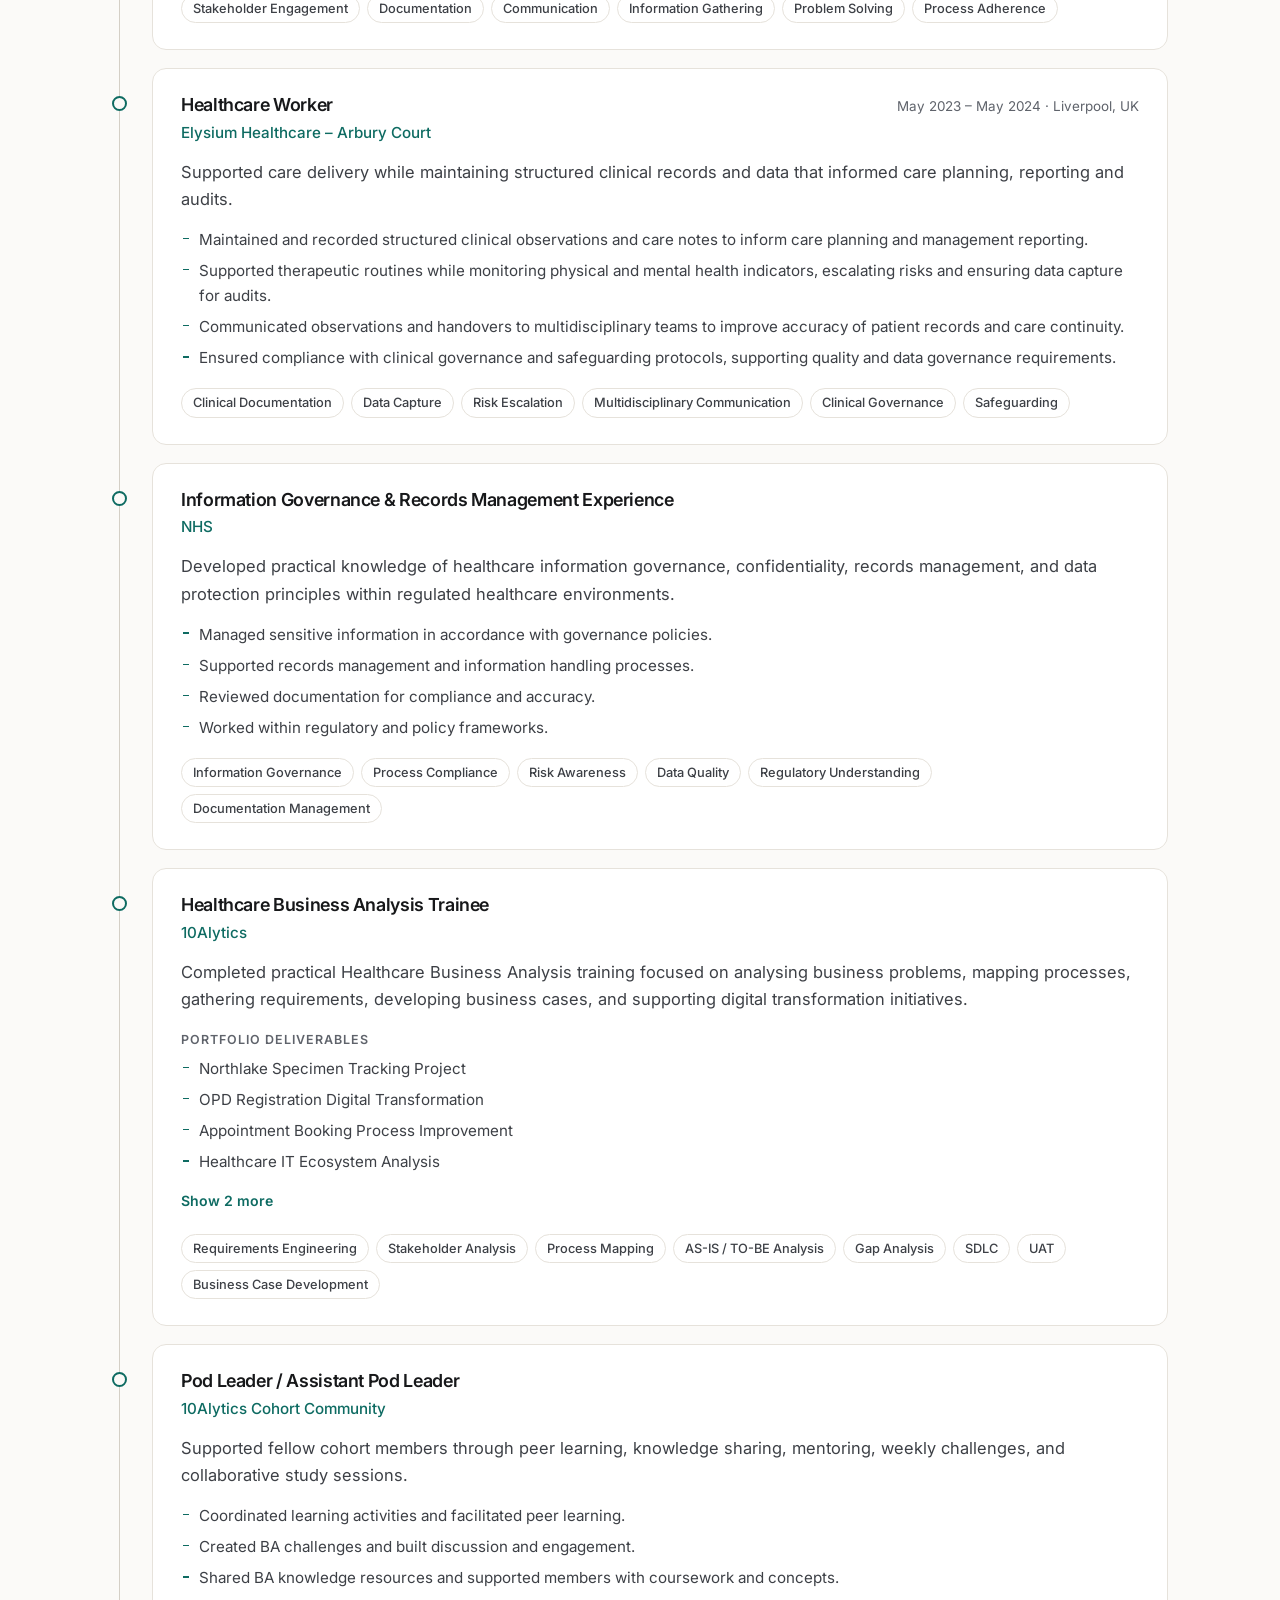
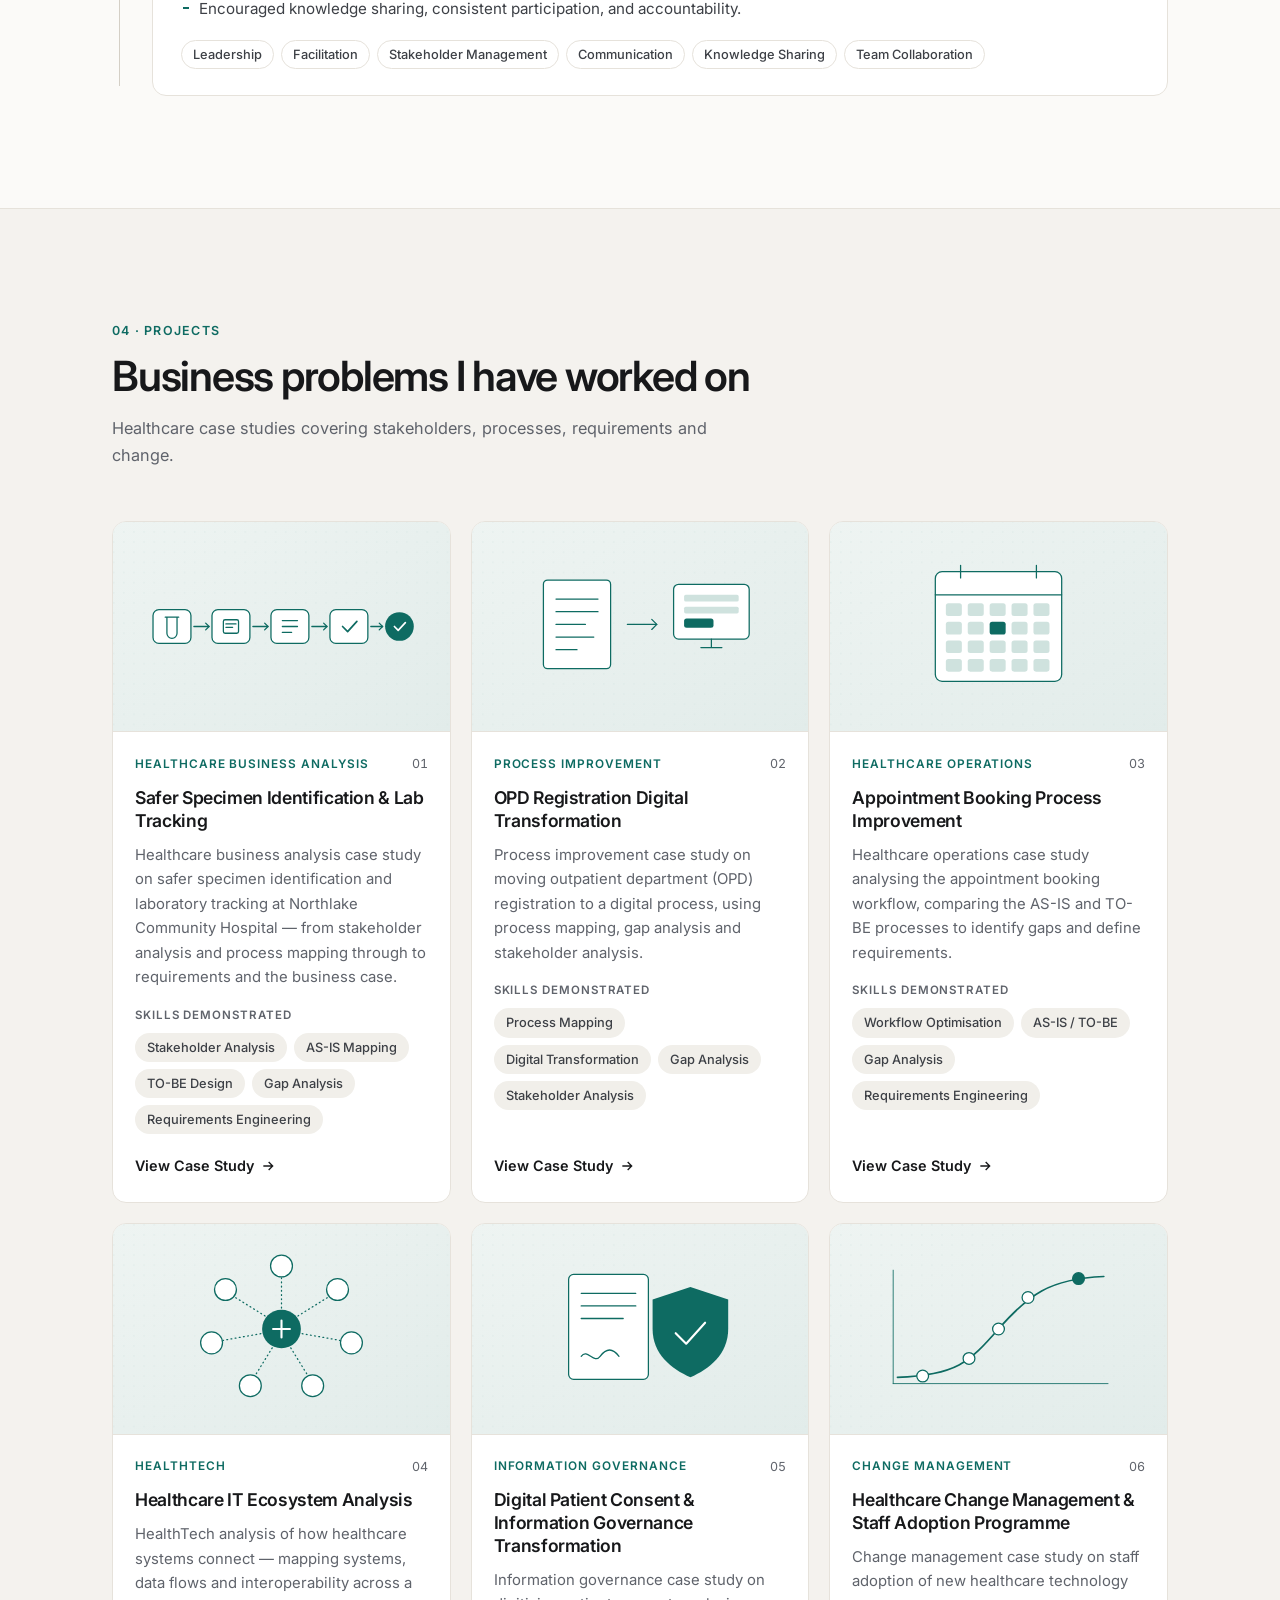
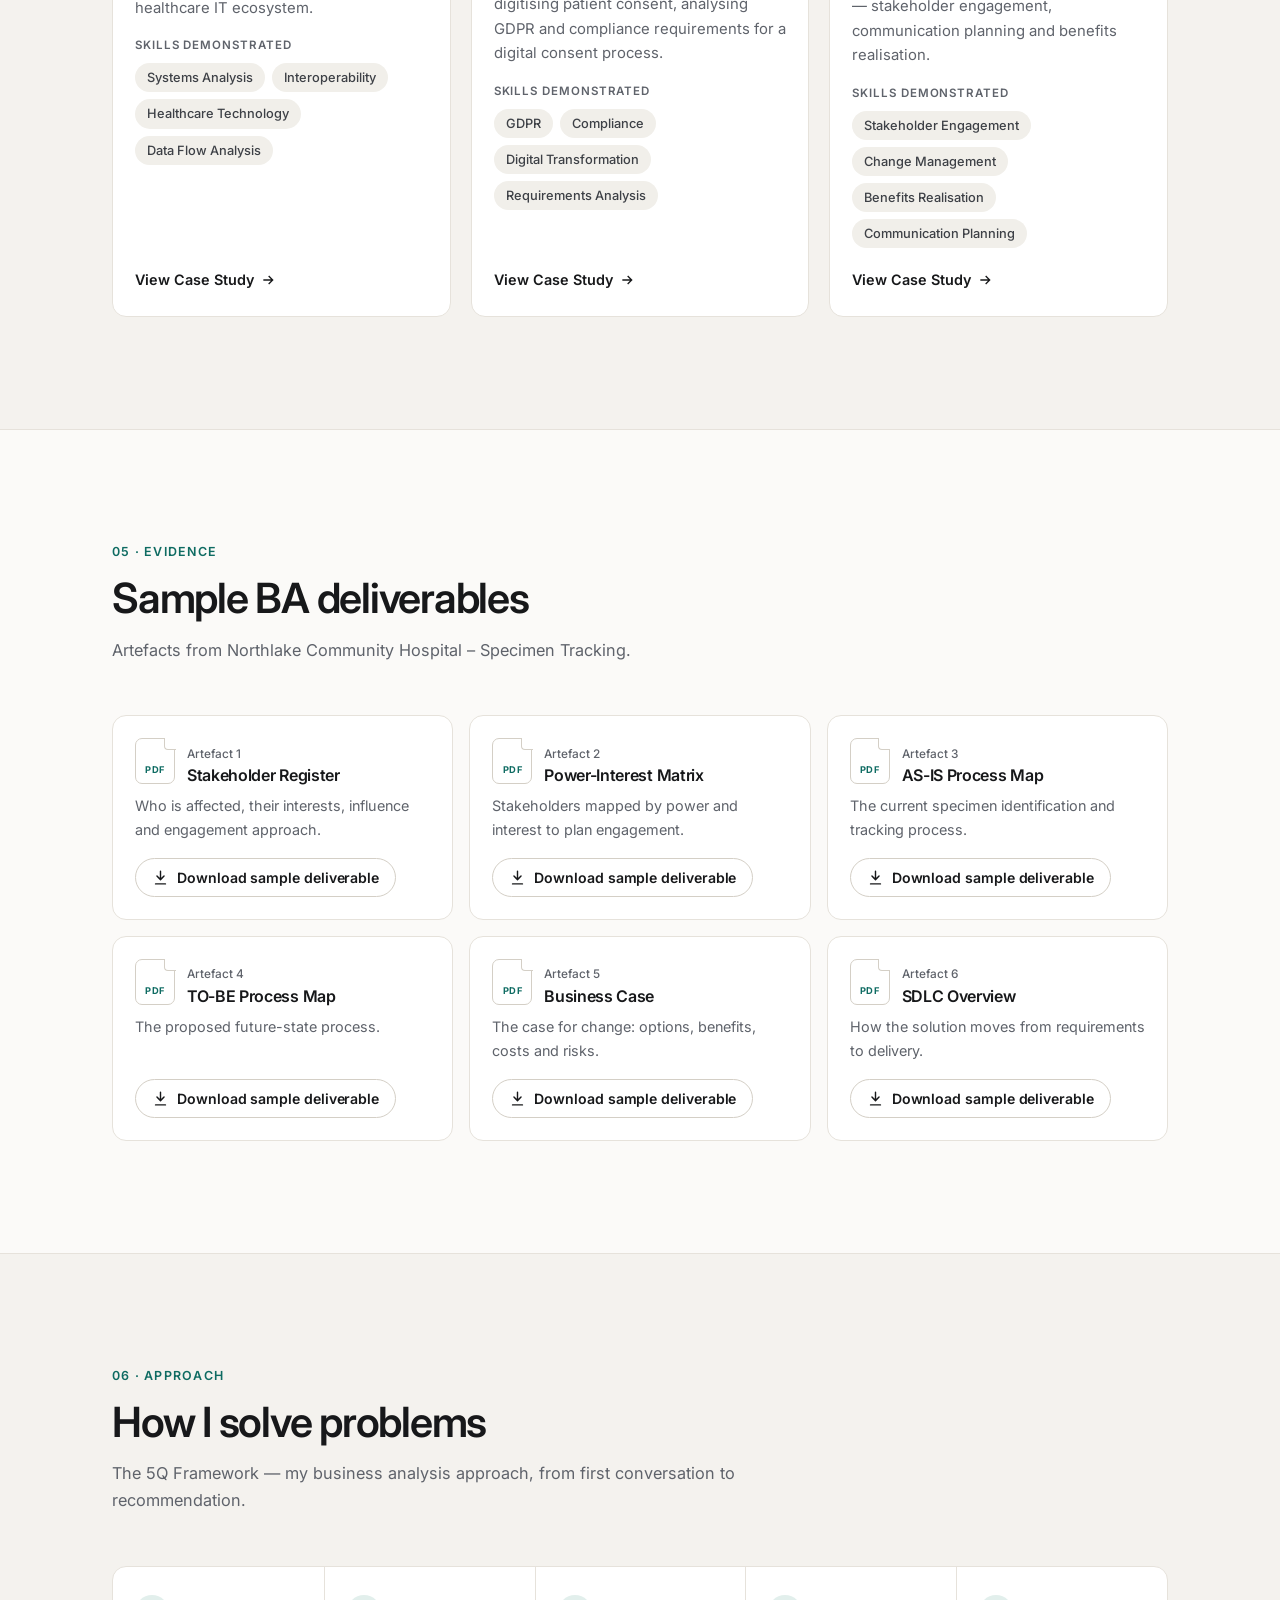
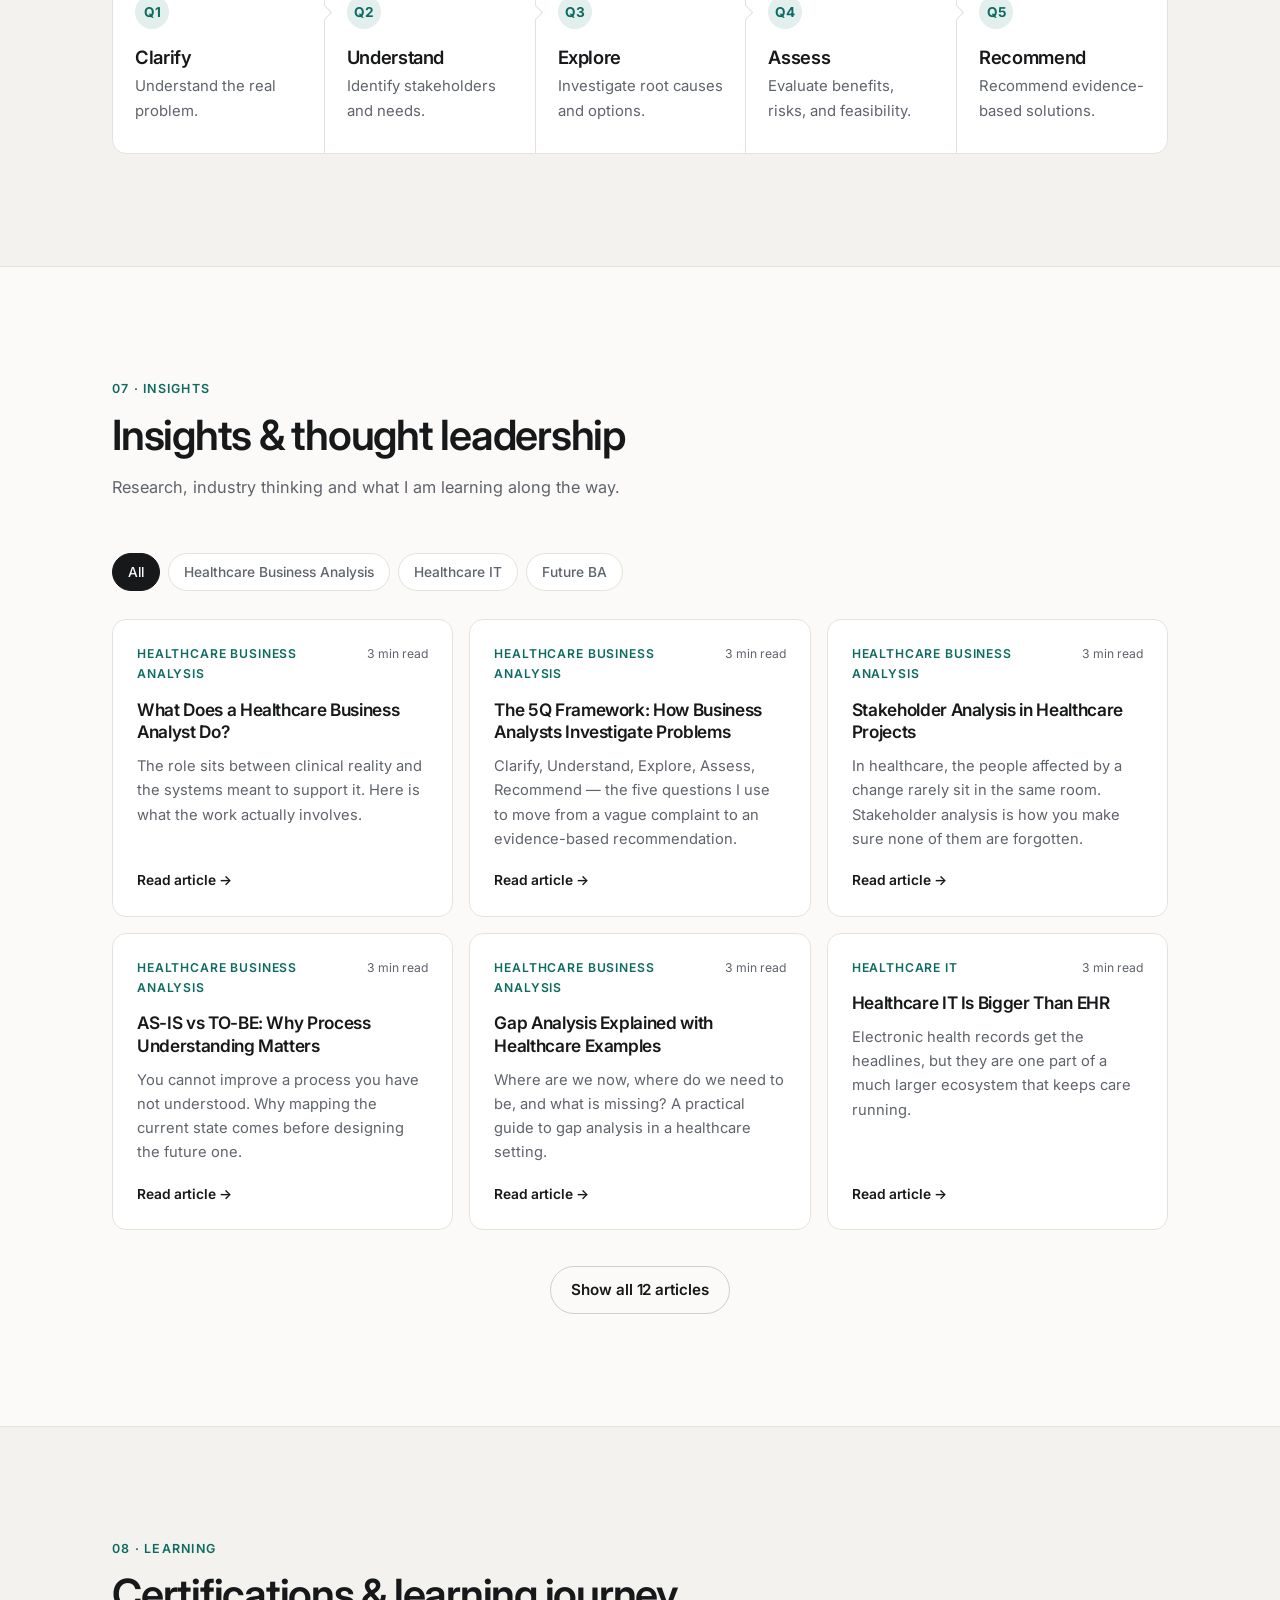
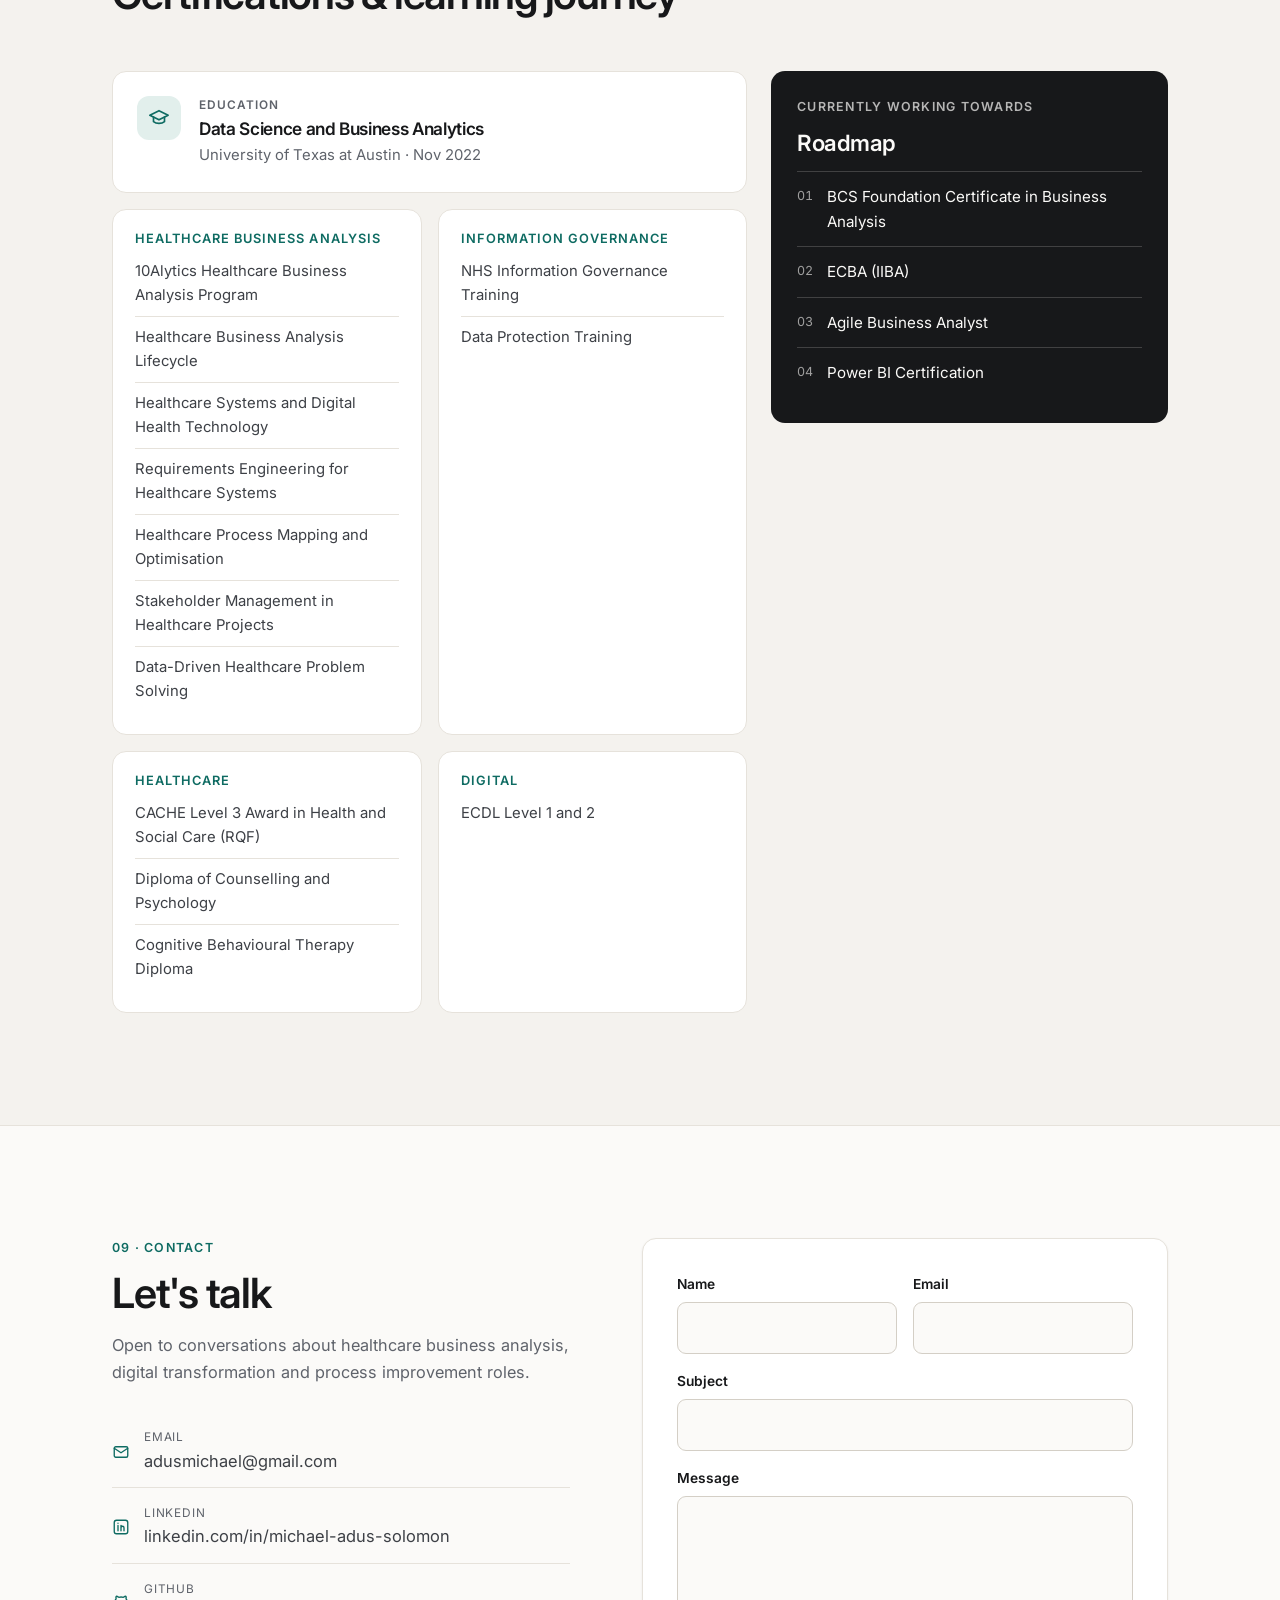
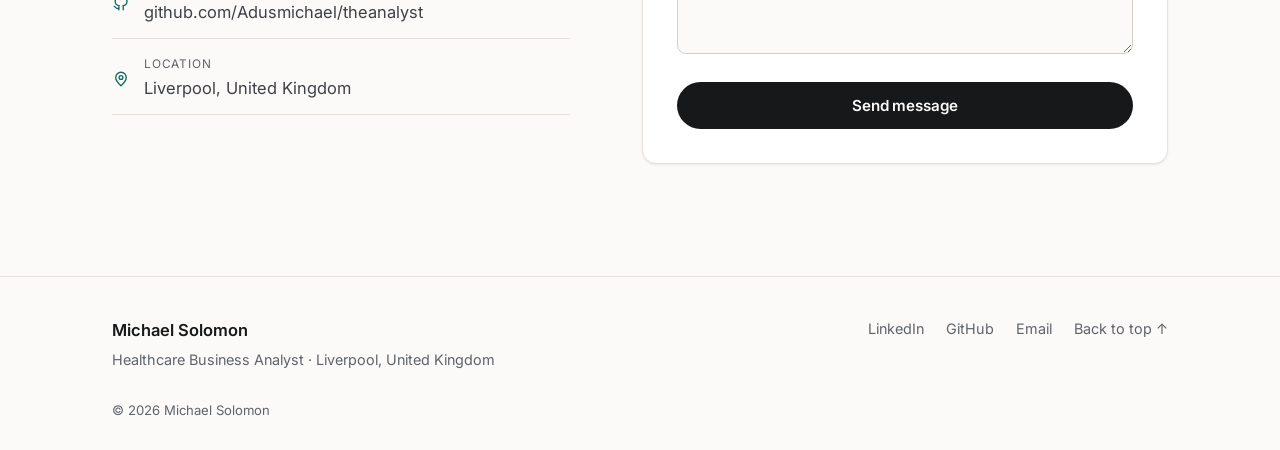
==== commit 86a2d1a0: "Premium case study pages for all six projects Replaces 'coming soon' with full case studies: hero + " ====
--- a/index.html
+++ b/index.html
@@ -38,7 +38,7 @@
   <link rel="preconnect" href="https://fonts.googleapis.com">
   <link rel="preconnect" href="https://fonts.gstatic.com" crossorigin>
   <link href="https://fonts.googleapis.com/css2?family=Inter:wght@400;500;600;700&family=Instrument+Serif:ital@0;1&display=swap" rel="stylesheet">
-  <link rel="stylesheet" href="assets/css/style.css?v=20261024f">
+  <link rel="stylesheet" href="assets/css/style.css?v=20261024g">
 </head>
 
 <body data-root="" data-page="home">
@@ -326,8 +326,8 @@
 
   <noscript><p class="noscript">Please enable JavaScript to see the full portfolio.</p></noscript>
 
-  <script src="assets/js/data.js?v=20261024f"></script>
-  <script src="assets/js/articles.js?v=20261024f"></script>
-  <script src="assets/js/script.js?v=20261024f"></script>
+  <script src="assets/js/data.js?v=20261024g"></script>
+  <script src="assets/js/articles.js?v=20261024g"></script>
+  <script src="assets/js/script.js?v=20261024g"></script>
 </body>
 </html>
--- a/assets/css/style.css
+++ b/assets/css/style.css
@@ -621,3 +621,214 @@
   .reveal { opacity: 1 !important; transform: none !important; }
   body { background: #fff; color: #000; }
 }
+
+/* ==========================================================================
+   PREMIUM CASE STUDY PAGES
+   ========================================================================== */
+.cs-hero { padding: clamp(32px, 5vw, 64px) 0 0; }
+.cs-hero h1 { font-size: clamp(1.9rem, 4.2vw, 3rem); letter-spacing: -0.03em; max-width: 24em; line-height: 1.12; }
+.print-by { display: none; }
+.cs-actions { display: flex; flex-wrap: wrap; gap: 12px; margin-top: 24px; }
+.ci-btn { width: 17px; height: 17px; fill: none; stroke: currentColor; stroke-width: 2; stroke-linecap: round; stroke-linejoin: round; }
+.cs-banner { position: relative; margin-top: 32px; border-radius: var(--radius); overflow: hidden; border: 1px solid var(--border); background: var(--surface-2); }
+.cs-banner img { width: 100%; aspect-ratio: 16 / 6; object-fit: cover; filter: var(--img-filter); }
+.ov-grid { display: grid; grid-template-columns: repeat(6, 1fr); background: var(--surface); border-top: 1px solid var(--border); }
+.ov { padding: 16px 16px 18px; display: grid; gap: 4px; align-content: start; }
+.ov + .ov { border-left: 1px solid var(--border); }
+.ov span { font-size: .72rem; text-transform: uppercase; letter-spacing: .08em; color: var(--muted); font-weight: 600; }
+.ov b { font-size: .98rem; line-height: 1.3; }
+.ci-s { width: 16px; height: 16px; flex-shrink: 0; fill: none; stroke: currentColor; stroke-width: 2; stroke-linecap: round; stroke-linejoin: round; }
+.ov .ci-s { color: var(--accent); width: 18px; height: 18px; }
+@media (max-width: 900px) { .ov-grid { grid-template-columns: repeat(3, 1fr); } .ov:nth-child(4) { border-left: 0; } .ov:nth-child(n+4) { border-top: 1px solid var(--border); } .cs-banner img { aspect-ratio: 16 / 7; } }
+@media (max-width: 520px) { .ov-grid { grid-template-columns: repeat(2, 1fr); } .ov { border-left: 0 !important; border-top: 1px solid var(--border); } .ov:nth-child(-n+2) { border-top: 0; } .ov:nth-child(even) { border-left: 1px solid var(--border) !important; } }
+
+.cs-wrap { display: grid; grid-template-columns: 220px minmax(0, 1fr); gap: clamp(28px, 4vw, 56px); padding-top: clamp(40px, 5vw, 64px); padding-bottom: clamp(48px, 6vw, 80px); align-items: start; }
+.cs-toc { position: sticky; top: calc(var(--header-h) + 20px); }
+.cs-toc p { font-size: .72rem; text-transform: uppercase; letter-spacing: .1em; font-weight: 700; color: var(--muted); margin: 0 0 10px; }
+.cs-toc ol { border-left: 1px solid var(--border); margin-bottom: 18px; }
+.cs-toc a { display: block; padding: 5px 0 5px 14px; margin-left: -1px; border-left: 2px solid transparent; font-size: .86rem; color: var(--muted); line-height: 1.35; }
+.cs-toc a:hover { color: var(--text); }
+.cs-toc a.active { color: var(--accent); border-left-color: var(--accent); font-weight: 600; }
+.cs-main { display: grid; grid-template-columns: minmax(0, 1fr); gap: 22px; min-width: 0; }
+@media (max-width: 980px) { .cs-wrap { grid-template-columns: minmax(0, 1fr); } .cs-toc { display: none; } }
+
+.cs-sec { background: var(--surface); border: 1px solid var(--border); border-radius: var(--radius); padding: clamp(20px, 3vw, 32px); }
+.cs-sec-h { display: flex; align-items: center; gap: 12px; margin-bottom: 20px; }
+.cs-num { font-size: .74rem; font-weight: 700; color: var(--muted); font-variant-numeric: tabular-nums; letter-spacing: .04em; }
+.cs-ic { width: 38px; height: 38px; border-radius: 10px; display: grid; place-items: center; background: var(--accent-soft); color: var(--accent); flex-shrink: 0; }
+.ci { width: 20px; height: 20px; fill: none; stroke: currentColor; stroke-width: 1.8; stroke-linecap: round; stroke-linejoin: round; }
+.cs-sec h2 { font-size: clamp(1.15rem, 2vw, 1.35rem); letter-spacing: -0.02em; }
+.cs-sub { margin: 2px 0 0; color: var(--muted); font-size: .9rem; }
+.cs-h3 { display: flex; align-items: center; gap: 8px; font-size: 1rem; margin: 26px 0 12px; }
+.cs-h3 .ci-s { color: var(--accent); }
+.cs-text { color: var(--text-2); margin: 0 0 16px; }
+.cs-note { font-size: .8rem; color: var(--muted); margin: 10px 0 0; }
+.cs-callout { border-left: 3px solid var(--accent); background: var(--accent-soft); border-radius: 0 var(--radius-sm) var(--radius-sm) 0; padding: 16px 20px; }
+.cs-callout p { margin: 0; font-size: 1.04rem; line-height: 1.65; color: var(--text); }
+.red { color: var(--danger); } .teal { color: var(--accent); }
+
+.stat-row { display: grid; grid-template-columns: repeat(auto-fit, minmax(120px, 1fr)); gap: 10px; }
+.stat { border: 1px solid var(--border); border-radius: var(--radius-sm); padding: 14px; background: var(--bg); }
+.stat b { display: block; font-size: 1.8rem; line-height: 1; letter-spacing: -0.02em; }
+.stat span { display: block; font-size: .78rem; color: var(--muted); margin-top: 6px; line-height: 1.35; }
+.stat-red b { color: var(--danger); }
+
+.obj-grid { display: grid; grid-template-columns: repeat(auto-fit, minmax(200px, 1fr)); gap: 10px; }
+.obj-grid li { display: flex; gap: 12px; align-items: flex-start; padding: 14px; border: 1px solid var(--border); border-radius: var(--radius-sm); background: var(--bg); font-size: .94rem; color: var(--text-2); }
+.obj-n { flex-shrink: 0; font-size: .74rem; font-weight: 700; color: var(--accent); background: var(--accent-soft); border-radius: 6px; padding: 2px 7px; }
+
+.tbl-wrap { overflow-x: auto; border: 1px solid var(--border); border-radius: var(--radius-sm); }
+.cs-table { width: 100%; border-collapse: collapse; font-size: .9rem; min-width: 560px; }
+.cs-table th { text-align: left; font-size: .72rem; text-transform: uppercase; letter-spacing: .06em; color: var(--muted); font-weight: 700; padding: 11px 14px; background: var(--surface-2); }
+.cs-table td { padding: 11px 14px; border-top: 1px solid var(--border); vertical-align: top; color: var(--text-2); }
+.cs-table td b { color: var(--text); font-weight: 600; }
+.cs-table .mono { font-variant-numeric: tabular-nums; color: var(--muted); font-weight: 600; white-space: nowrap; }
+.lv, .qpill, .mo { display: inline-block; padding: 2px 9px; border-radius: 999px; font-size: .74rem; font-weight: 700; white-space: nowrap; }
+.lv-H { background: color-mix(in srgb, var(--danger) 13%, transparent); color: var(--danger); }
+.lv-M { background: color-mix(in srgb, #c98a1b 16%, transparent); color: #a86f0e; }
+.lv-L { background: color-mix(in srgb, var(--success) 14%, transparent); color: var(--success); }
+:root[data-theme="dark"] .lv-M { color: #e6b45a; }
+@media (prefers-color-scheme: dark) { :root:not([data-theme="light"]) .lv-M { color: #e6b45a; } }
+.q-mc { background: var(--text); color: var(--bg); }
+.q-ks { background: color-mix(in srgb, var(--accent2) 16%, transparent); color: var(--accent2); }
+.q-ki { background: var(--accent-soft); color: var(--accent); }
+.q-mo { background: var(--surface-2); color: var(--muted); }
+.mo-must { background: var(--text); color: var(--bg); }
+.mo-should { background: var(--accent-soft); color: var(--accent); }
+.mo-could { background: var(--surface-2); color: var(--muted); }
+
+.smap { display: grid; grid-template-columns: 22px 1fr; grid-template-rows: auto 22px; gap: 6px; }
+.smap-y { writing-mode: vertical-rl; transform: rotate(180deg); font-size: .7rem; text-transform: uppercase; letter-spacing: .1em; color: var(--muted); font-weight: 700; text-align: center; }
+.smap-x { grid-column: 2; text-align: center; font-size: .7rem; text-transform: uppercase; letter-spacing: .1em; color: var(--muted); font-weight: 700; }
+.smap-grid { display: grid; grid-template-columns: 1fr 1fr; gap: 8px; border-left: 1.5px solid var(--border-strong); border-bottom: 1.5px solid var(--border-strong); padding: 0 0 8px 8px; }
+.sq { border-radius: var(--radius-sm); padding: 14px 16px; min-height: 120px; }
+.sq strong { display: block; font-size: .9rem; margin-bottom: 8px; }
+.sq ul { display: grid; gap: 4px; font-size: .86rem; }
+.sq li { padding-left: 14px; position: relative; }
+.sq li::before { content: ""; position: absolute; left: 0; top: .6em; width: 6px; height: 6px; border-radius: 50%; background: currentColor; opacity: .7; }
+.sq li.muted::before { display: none; }
+.sq.q-mc { background: color-mix(in srgb, var(--text) 92%, transparent); }
+.sq.q-ks, .sq.q-ki, .sq.q-mo { border: 1px solid var(--border); }
+
+.sys-row { display: flex; flex-wrap: wrap; gap: 8px; margin-bottom: 16px; }
+.sys { display: inline-flex; align-items: center; gap: 7px; padding: 6px 12px; border: 1px solid var(--border); border-radius: 8px; font-size: .84rem; font-weight: 600; background: var(--bg); }
+.sys .ci-s { color: var(--accent2); }
+
+.diagram { border: 1px dashed var(--border-strong); border-radius: var(--radius-sm); padding: 16px; background: var(--bg); }
+.diagram-l { margin: 0 0 12px; font-size: .74rem; text-transform: uppercase; letter-spacing: .08em; color: var(--muted); font-weight: 700; }
+.flow { display: flex; flex-wrap: wrap; gap: 26px 30px; }
+.fstep { position: relative; width: calc(25% - 23px); min-width: 140px; flex-grow: 1; max-width: 220px; background: var(--surface); border: 1.5px solid var(--border-strong); border-radius: 10px; padding: 12px 12px 12px 14px; display: flex; flex-direction: column; gap: 6px; }
+.fstep:not(:last-child)::after { content: "→"; position: absolute; right: -24px; top: 50%; transform: translateY(-50%); color: var(--muted); font-weight: 700; }
+.fn { font-size: .7rem; font-weight: 700; color: var(--muted); }
+.ft { font-size: .88rem; font-weight: 600; line-height: 1.3; }
+.fpain { display: inline-flex; align-items: center; gap: 5px; font-size: .74rem; font-weight: 700; color: var(--danger); }
+.fpain .ci-s { width: 13px; height: 13px; }
+.fstep.is-pain { border-color: color-mix(in srgb, var(--danger) 55%, transparent); background: color-mix(in srgb, var(--danger) 6%, var(--surface)); }
+.fstep.is-new { border-color: var(--accent); background: var(--accent-soft); }
+.fnew { font-size: .68rem; font-weight: 700; color: var(--accent); text-transform: uppercase; letter-spacing: .05em; }
+@media (max-width: 640px) {
+  .flow { flex-direction: column; gap: 22px; }
+  .fstep { width: 100%; max-width: none; }
+  .fstep:not(:last-child)::after { content: "↓"; right: auto; left: 50%; top: auto; bottom: -21px; transform: translateX(-50%); }
+}
+
+.cs-bullets { display: grid; gap: 10px; }
+.cs-bullets li { display: flex; gap: 10px; align-items: flex-start; color: var(--text-2); }
+.cs-bullets .ci-s { margin-top: 3px; }
+.b-red .ci-s { color: var(--danger); }
+.b-teal .ci-s { color: var(--accent); }
+.cs-recs li { padding: 12px 14px; border: 1px solid var(--border); border-radius: var(--radius-sm); background: var(--bg); }
+
+.tech-grid { display: grid; grid-template-columns: repeat(auto-fit, minmax(240px, 1fr)); gap: 10px; }
+.tech { padding: 14px 16px; border: 1px solid var(--border); border-radius: var(--radius-sm); background: var(--bg); }
+.tech b { display: flex; gap: 8px; align-items: center; font-size: .94rem; }
+.tech b .ci-s { color: var(--accent); }
+.tech p { margin: 6px 0 0; font-size: .87rem; color: var(--muted); line-height: 1.5; }
+
+.bat { display: grid; grid-template-columns: repeat(auto-fit, minmax(130px, 1fr)); gap: 0; position: relative; }
+.bat li { position: relative; padding: 0 10px 0 0; }
+.bat li::before { content: ""; position: absolute; top: 15px; left: 32px; right: 0; height: 2px; background: var(--border-strong); }
+.bat li:last-child::before { display: none; }
+.bat-n { position: relative; z-index: 1; width: 32px; height: 32px; border-radius: 50%; display: grid; place-items: center; background: var(--accent); color: var(--accent-ink); font-weight: 700; font-size: .84rem; margin-bottom: 10px; }
+.bat b { display: block; font-size: .9rem; line-height: 1.3; }
+.bat li > div > span { display: block; font-size: .8rem; color: var(--muted); margin-top: 4px; line-height: 1.4; }
+@media (max-width: 720px) {
+  .bat { grid-template-columns: 1fr; gap: 14px; }
+  .bat li { display: flex; gap: 14px; }
+  .bat li::before { top: 32px; bottom: -14px; left: 15px; right: auto; width: 2px; height: auto; }
+  .bat-n { margin: 0; flex-shrink: 0; }
+}
+
+.find-grid { display: grid; grid-template-columns: repeat(auto-fit, minmax(220px, 1fr)); gap: 10px; }
+.find { padding: 16px; border-radius: var(--radius-sm); background: color-mix(in srgb, #c98a1b 9%, var(--surface)); border: 1px solid color-mix(in srgb, #c98a1b 28%, transparent); }
+.find-n { font-size: .74rem; font-weight: 800; color: #a86f0e; }
+:root[data-theme="dark"] .find-n { color: #e6b45a; }
+@media (prefers-color-scheme: dark) { :root:not([data-theme="light"]) .find-n { color: #e6b45a; } }
+.find p { margin: 6px 0 0; font-weight: 500; color: var(--text); line-height: 1.45; }
+
+.out-grid { display: grid; grid-template-columns: repeat(auto-fit, minmax(170px, 1fr)); gap: 10px; }
+.out { display: flex; flex-direction: column; gap: 10px; padding: 16px; border-radius: var(--radius-sm); border: 1px solid color-mix(in srgb, var(--success) 30%, transparent); background: color-mix(in srgb, var(--success) 8%, var(--surface)); }
+.out .ci { color: var(--success); }
+.out b { font-size: .94rem; }
+
+.kpi-grid { display: grid; grid-template-columns: repeat(auto-fit, minmax(180px, 1fr)); gap: 12px; }
+.kpi { padding: 16px; border-radius: var(--radius-sm); border: 1px solid var(--border); background: var(--bg); border-top: 3px solid var(--accent); }
+.kpi-down { border-top-color: var(--accent2); }
+.kpi-top { display: flex; gap: 6px; align-items: center; font-size: .8rem; font-weight: 600; color: var(--text-2); }
+.kpi-up .kpi-top .ci-s { color: var(--success); }
+.kpi-down .kpi-top .ci-s { color: var(--accent2); }
+.kpi-v { margin-top: 10px; font-size: 1.45rem; font-weight: 700; letter-spacing: -0.02em; line-height: 1.1; }
+.kpi-b { margin-top: 6px; font-size: .78rem; color: var(--danger); font-weight: 600; }
+.kpi-h { margin-top: 8px; font-size: .78rem; color: var(--muted); }
+
+.sdlc { display: grid; grid-template-columns: repeat(7, 1fr); gap: 6px; }
+.sdlc > li { min-width: 0; }
+.sdlc-h { display: flex; align-items: center; gap: 6px; padding: 10px 8px 10px 12px; background: var(--accent); color: var(--accent-ink); font-weight: 700; font-size: .8rem; clip-path: polygon(0 0, calc(100% - 10px) 0, 100% 50%, calc(100% - 10px) 100%, 0 100%); line-height: 1.2; min-height: 48px; }
+.sdlc > li:nth-child(odd) .sdlc-h { background: color-mix(in srgb, var(--accent) 82%, var(--text)); }
+.sdlc-h span { font-size: .7rem; opacity: .75; }
+.sdlc ul { margin-top: 10px; display: grid; gap: 4px; font-size: .78rem; color: var(--muted); padding-right: 6px; }
+@media (max-width: 900px) {
+  .sdlc { grid-template-columns: 1fr; gap: 10px; }
+  .sdlc > li { display: grid; grid-template-columns: 170px 1fr; gap: 12px; align-items: center; }
+  .sdlc ul { margin: 0; }
+}
+@media (max-width: 480px) { .sdlc > li { grid-template-columns: 1fr; } }
+
+.del-grid { display: grid; grid-template-columns: repeat(auto-fit, minmax(220px, 1fr)); gap: 10px; }
+.del { display: flex; gap: 12px; align-items: center; padding: 14px; border: 1px solid var(--border); border-radius: var(--radius-sm); background: var(--bg); transition: border-color .2s; }
+.del:hover { border-color: var(--accent); }
+.del .ci { color: var(--accent); }
+.del b { display: block; font-size: .92rem; }
+.del small { color: var(--muted); font-size: .76rem; }
+
+.skill-groups { display: grid; gap: 14px; }
+.sg { display: grid; grid-template-columns: 170px 1fr; gap: 12px; align-items: start; }
+.sg-l { font-size: .74rem; text-transform: uppercase; letter-spacing: .08em; color: var(--muted); font-weight: 700; padding-top: 6px; }
+@media (max-width: 560px) { .sg { grid-template-columns: 1fr; gap: 6px; } }
+
+/* ---------------- PRINT / PDF export of a case study ---------------- */
+@media print {
+  @page { size: A4; margin: 14mm 13mm; }
+  body[data-page="case-study"] { font-size: 10pt; }
+  body[data-page="case-study"] .site-footer, body[data-page="case-study"] .cs-toc, body[data-page="case-study"] .back-link,
+  body[data-page="case-study"] .cs-actions, body[data-page="case-study"] .cs-nav, body[data-page="case-study"] .skip-link, #glow { display: none !important; }
+  * { -webkit-print-color-adjust: exact; print-color-adjust: exact; }
+  .print-by { display: block; margin: 8px 0 0; color: #5f636b; font-size: 10pt; }
+  .cs-hero { padding-top: 0; }
+  .cs-hero h1 { font-size: 22pt; }
+  .cs-banner img { aspect-ratio: 16 / 5; }
+  .cs-wrap { display: block; padding-top: 18px; padding-bottom: 0; }
+  .cs-main { display: block; }
+  .cs-sec { margin-bottom: 12px; break-inside: auto; page-break-inside: auto; border-color: #dcdcdc; }
+  .cs-sec-h, .cs-h3, .diagram-l { break-after: avoid; page-break-after: avoid; }
+  .cs-sec-h, .fstep, .stat, .kpi, .tech, .find, .out, .del, .obj-grid li, .sq, tr, .sdlc > li, .bat li { break-inside: avoid; page-break-inside: avoid; }
+  .tbl-wrap { overflow: visible; }
+  .cs-table { min-width: 0; }
+  .flow { gap: 18px 24px; }
+  .fstep { width: calc(25% - 18px); }
+  .sdlc { grid-template-columns: repeat(7, 1fr); }
+  .sdlc > li { display: block; }
+  .bat { grid-template-columns: repeat(4, 1fr); row-gap: 14px; }
+  .cs-sec .cs-sub { color: #555; }
+  a[href]::after { content: none !important; }
+}
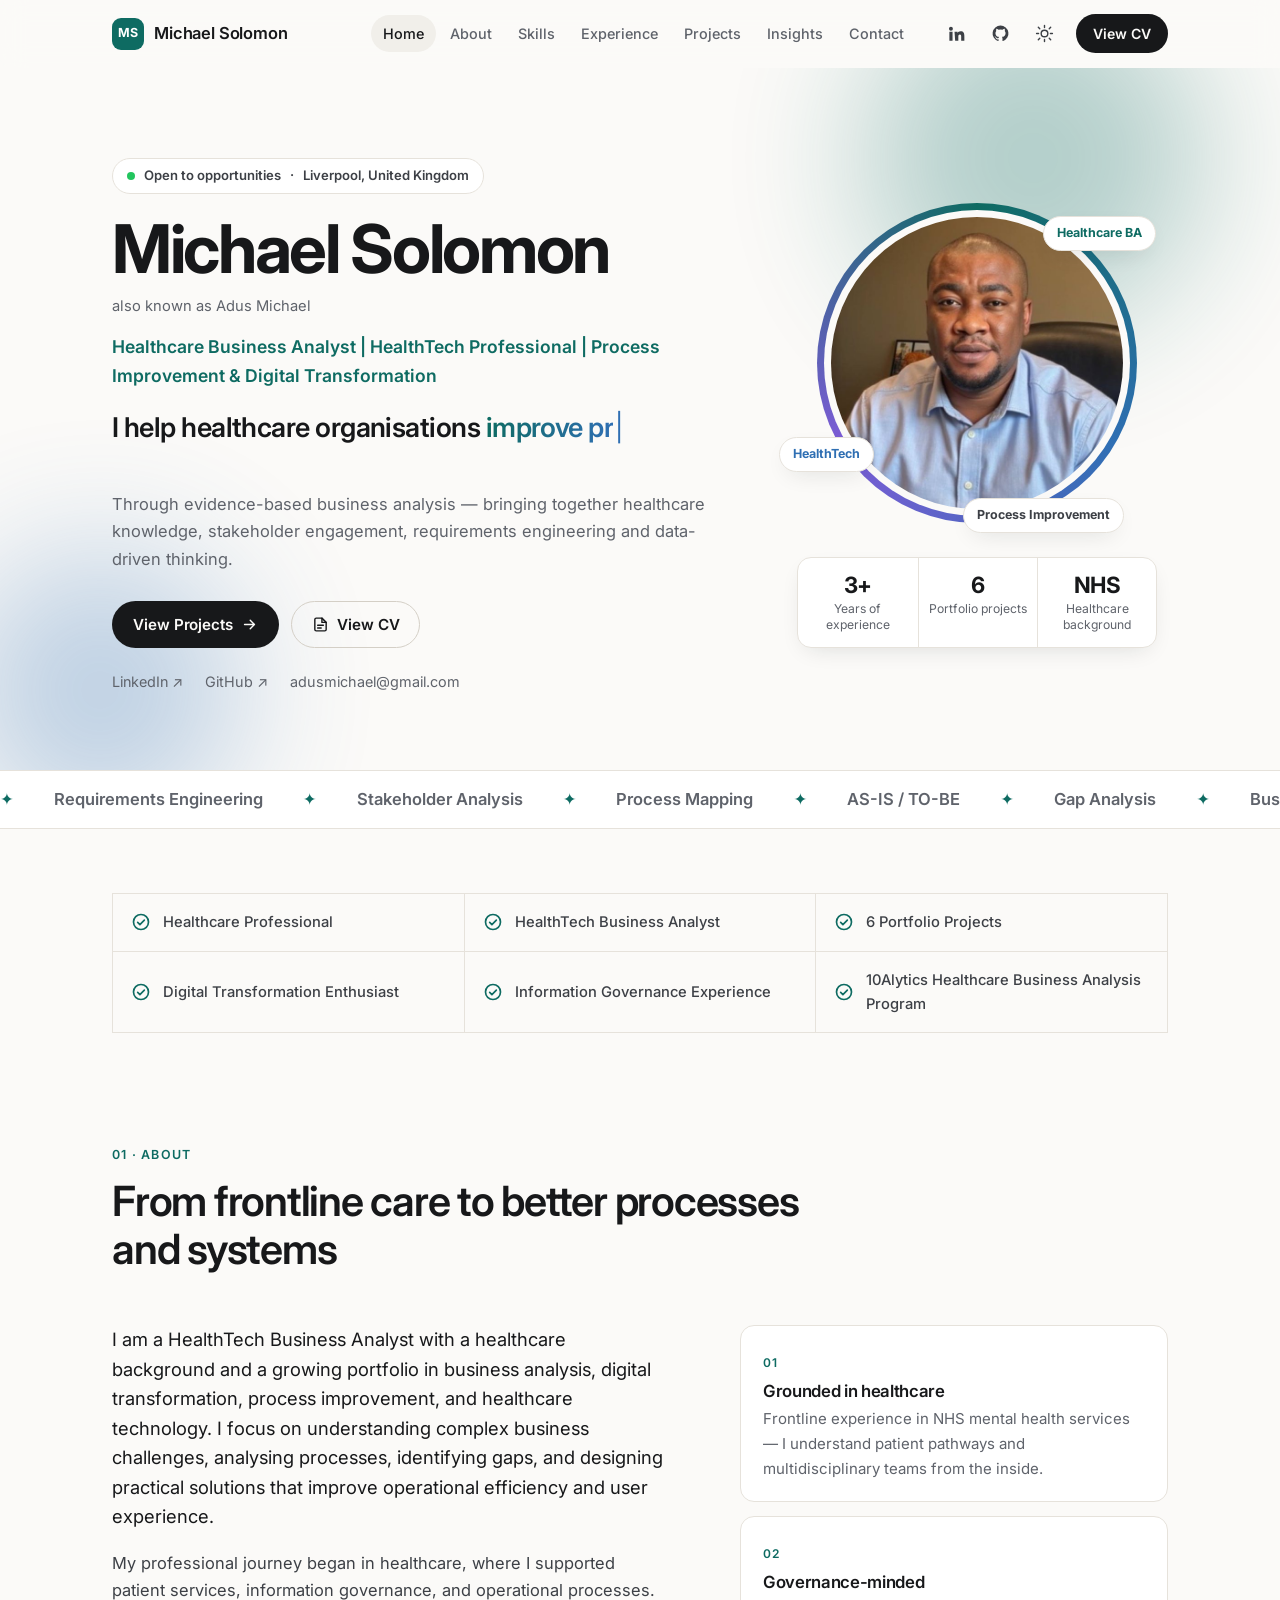
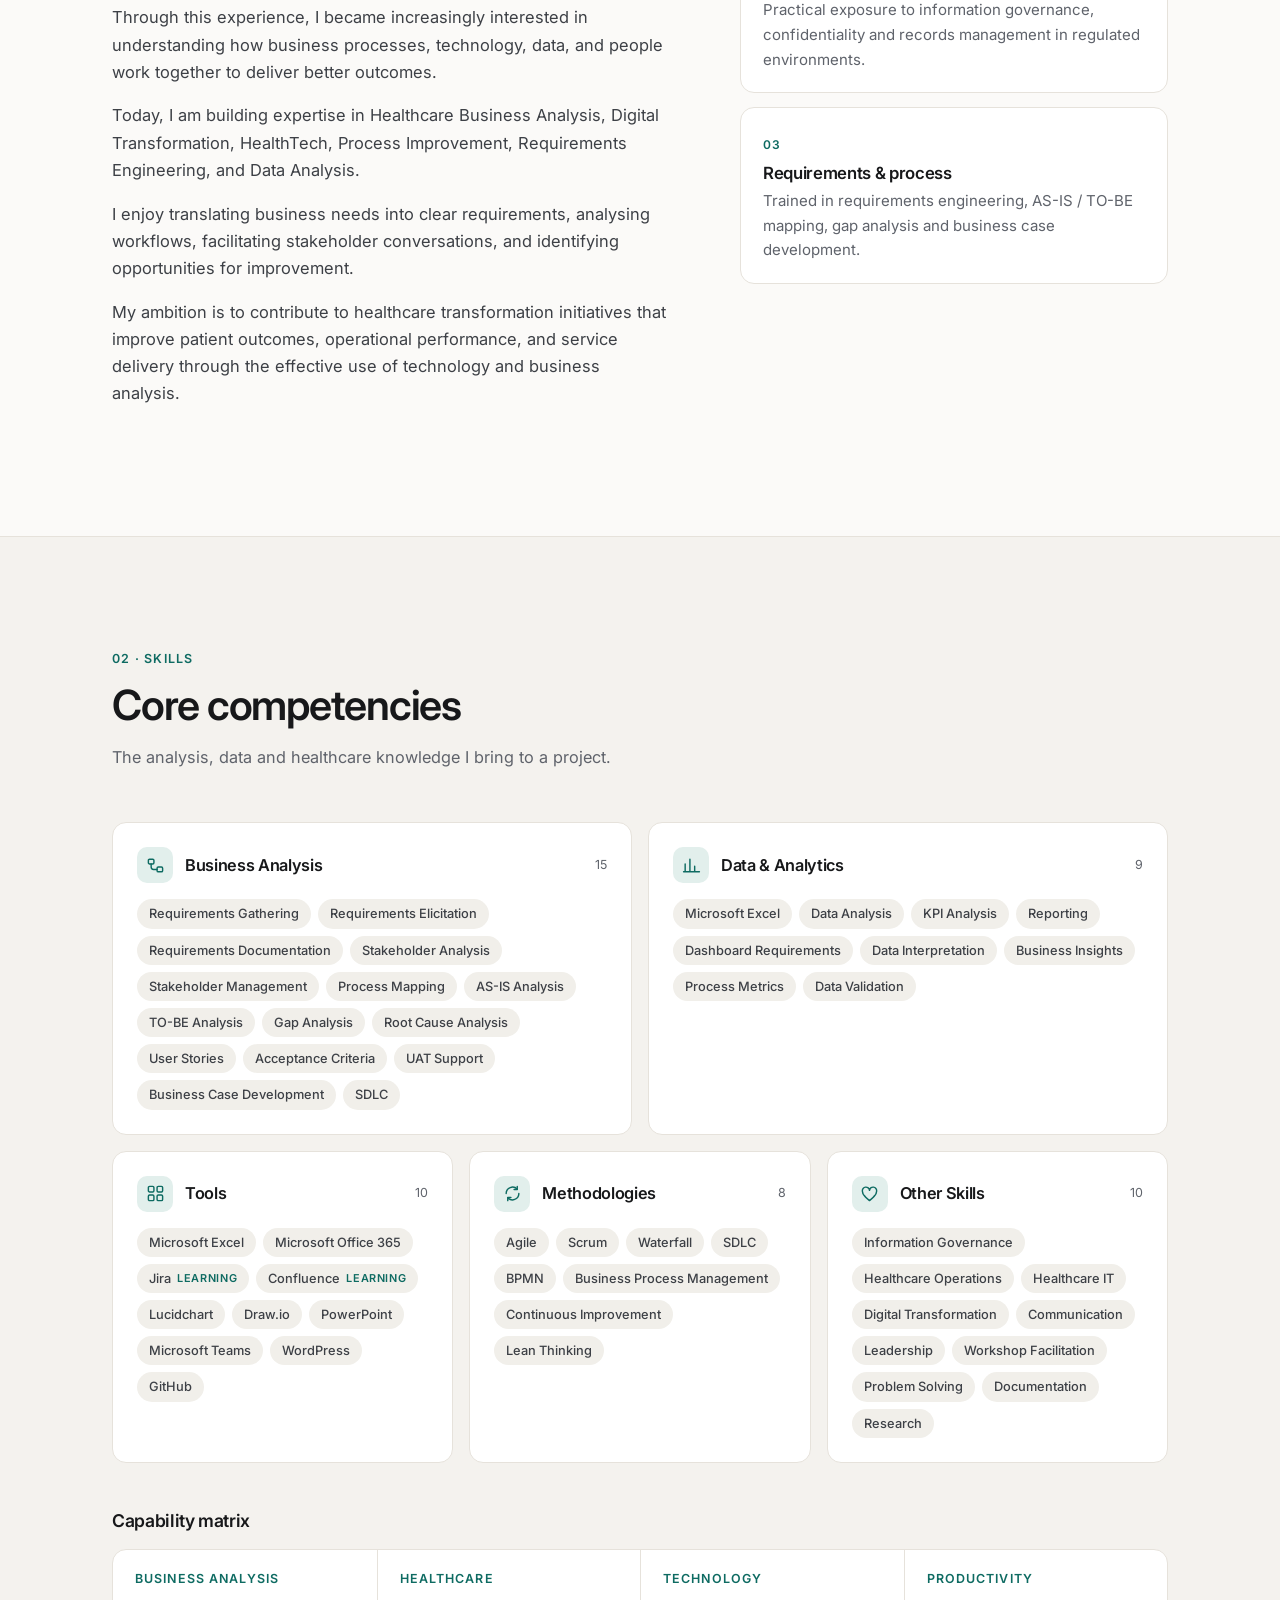
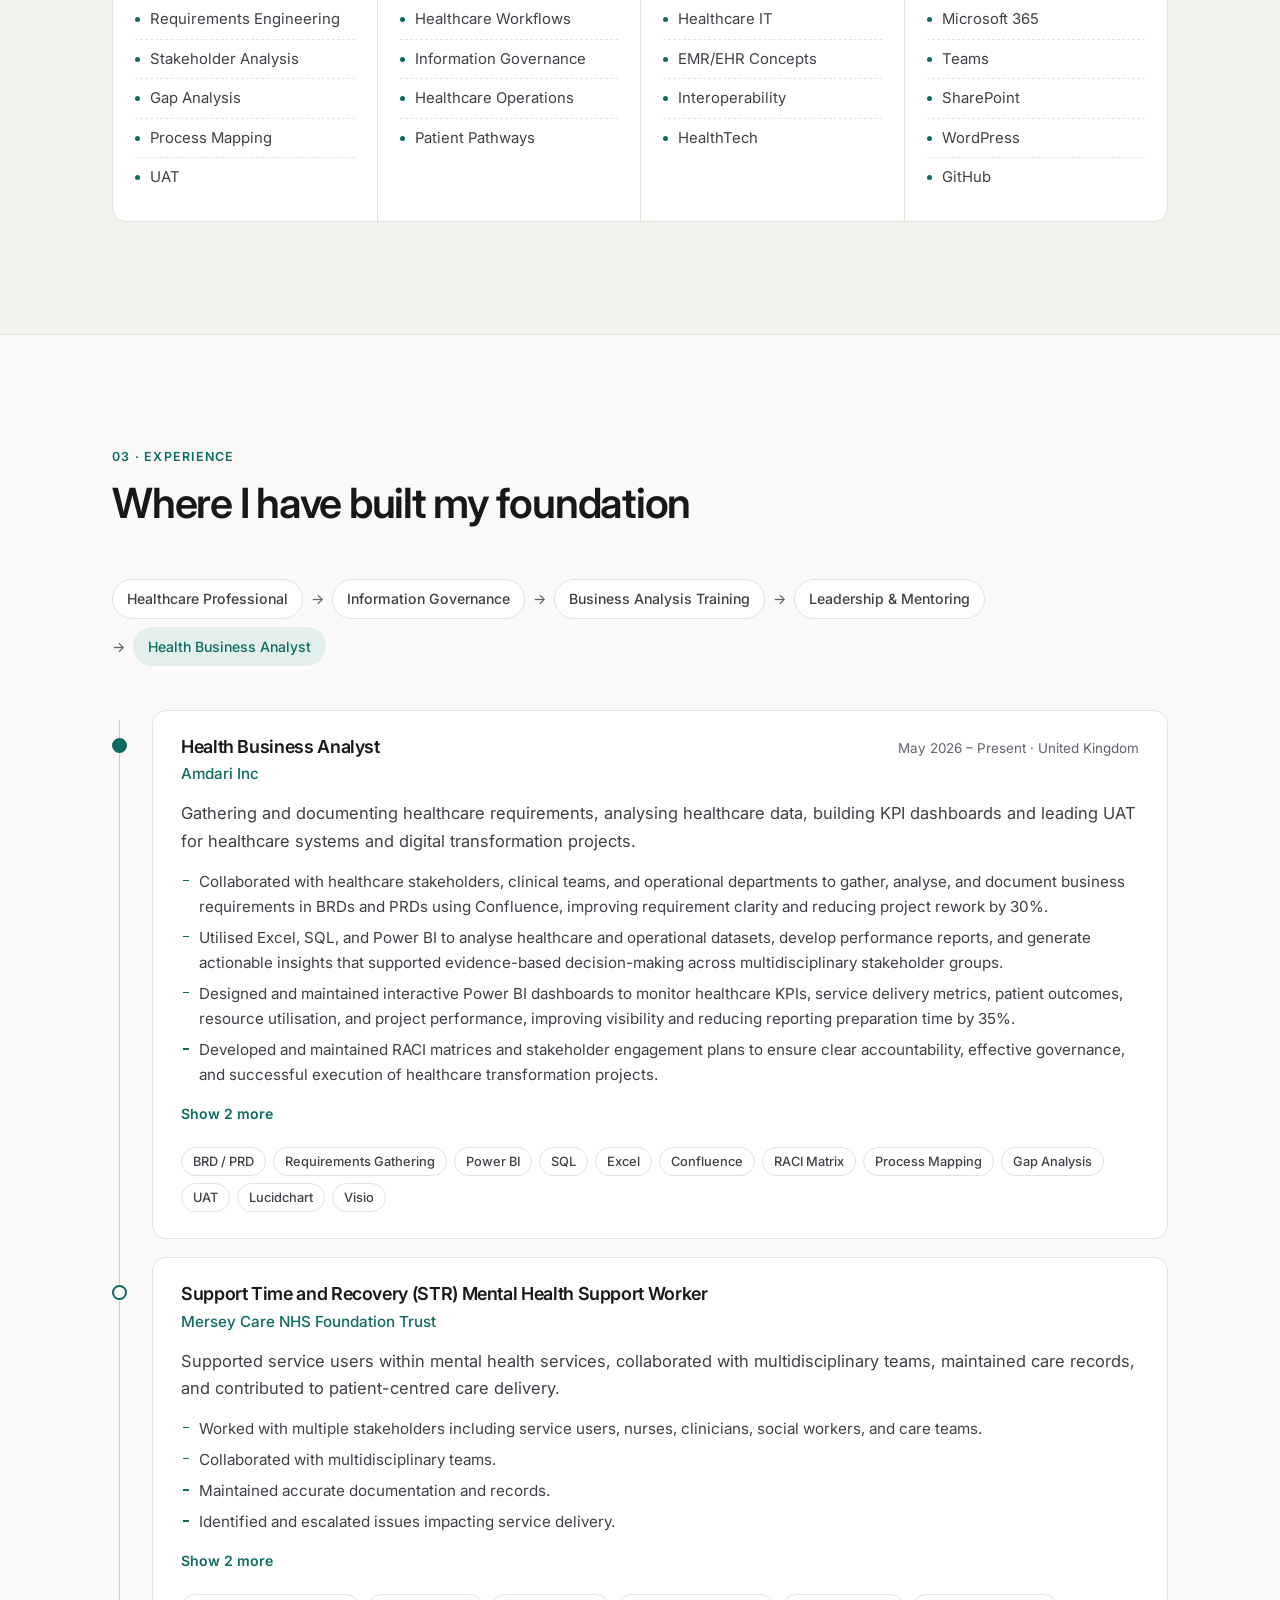
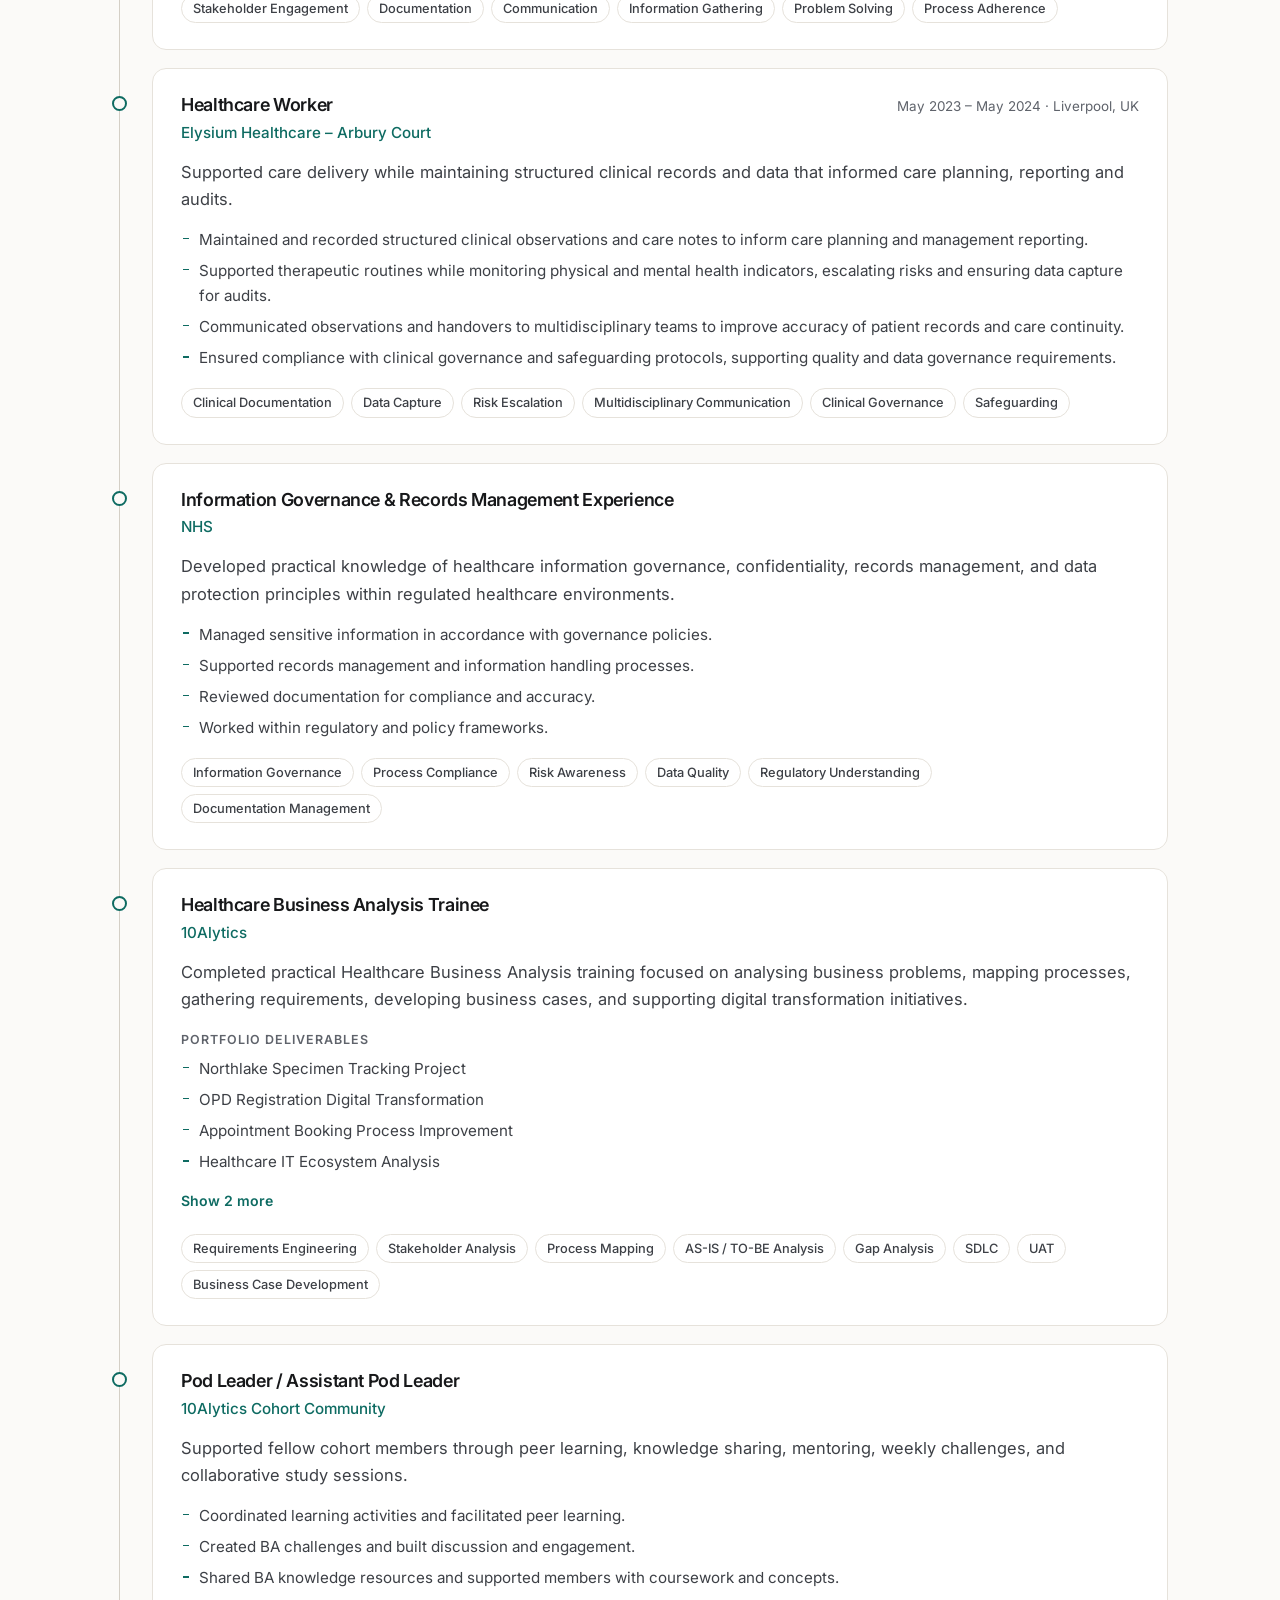
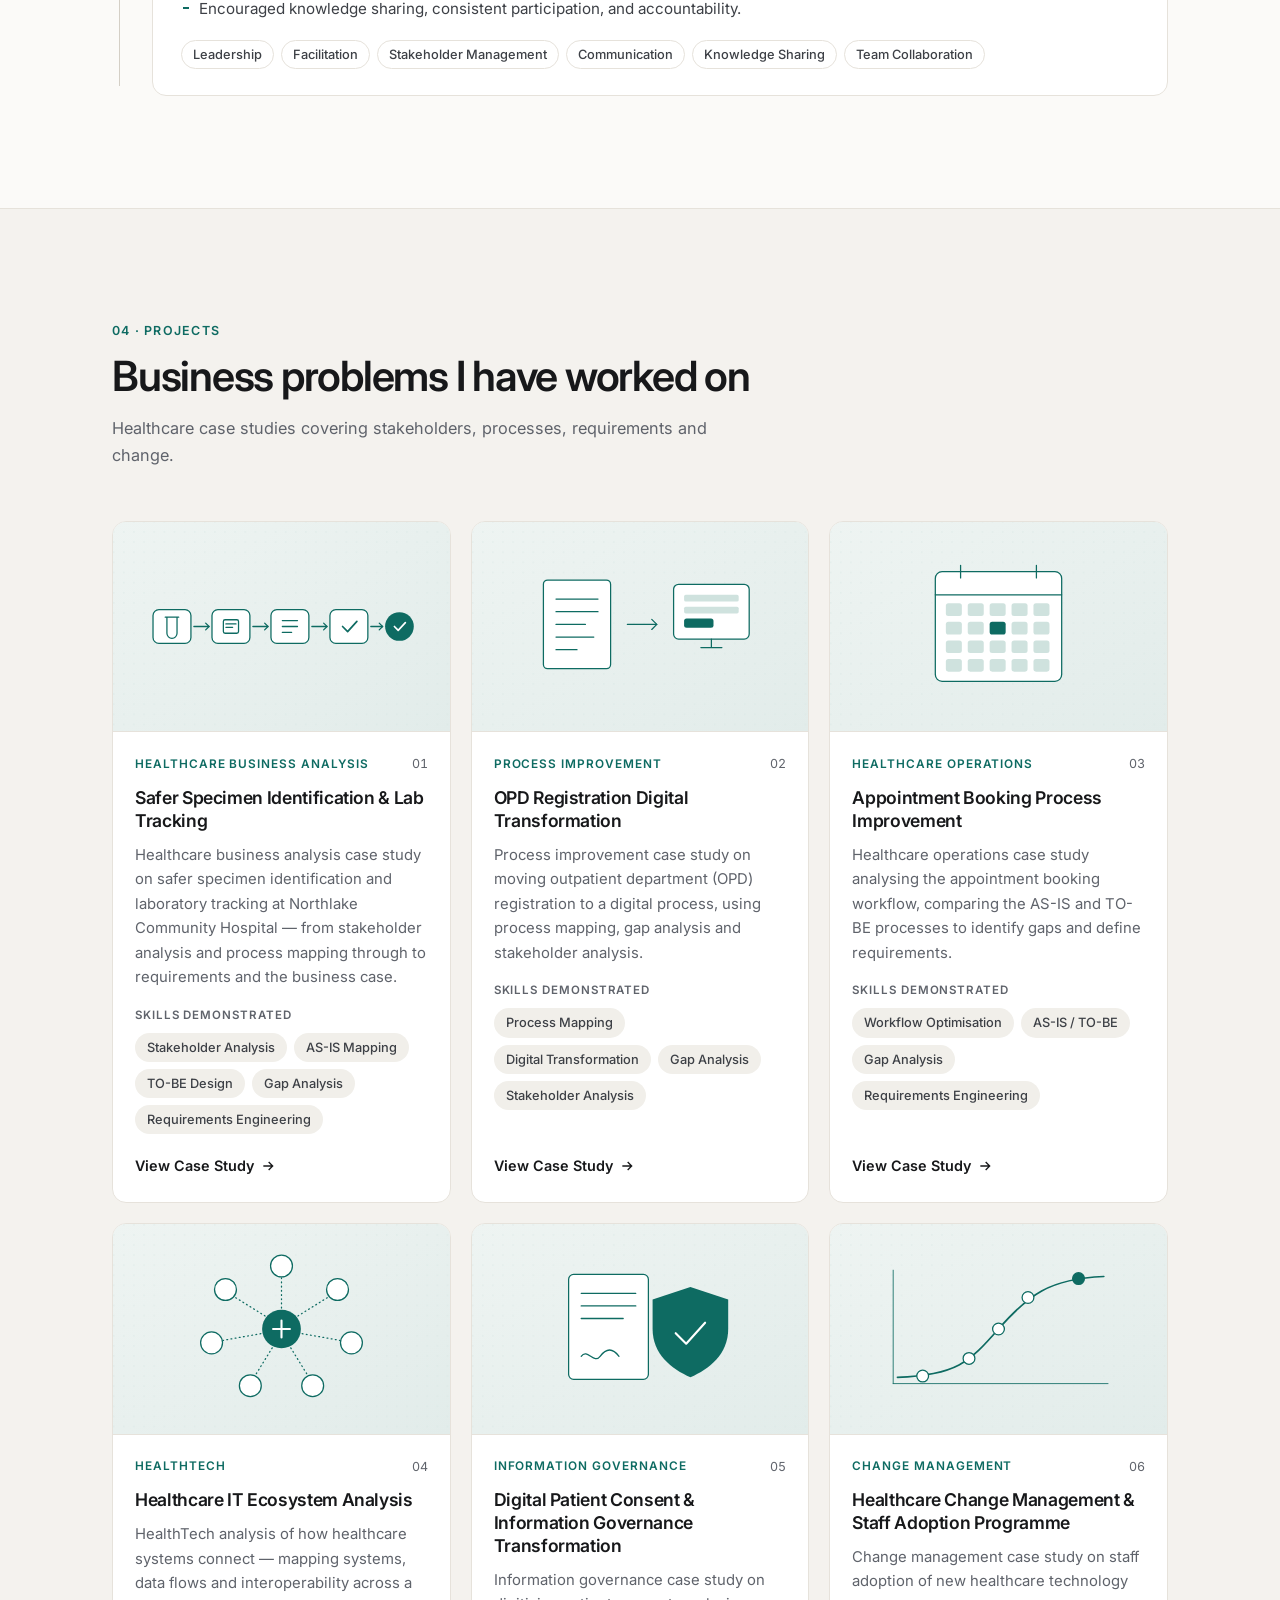
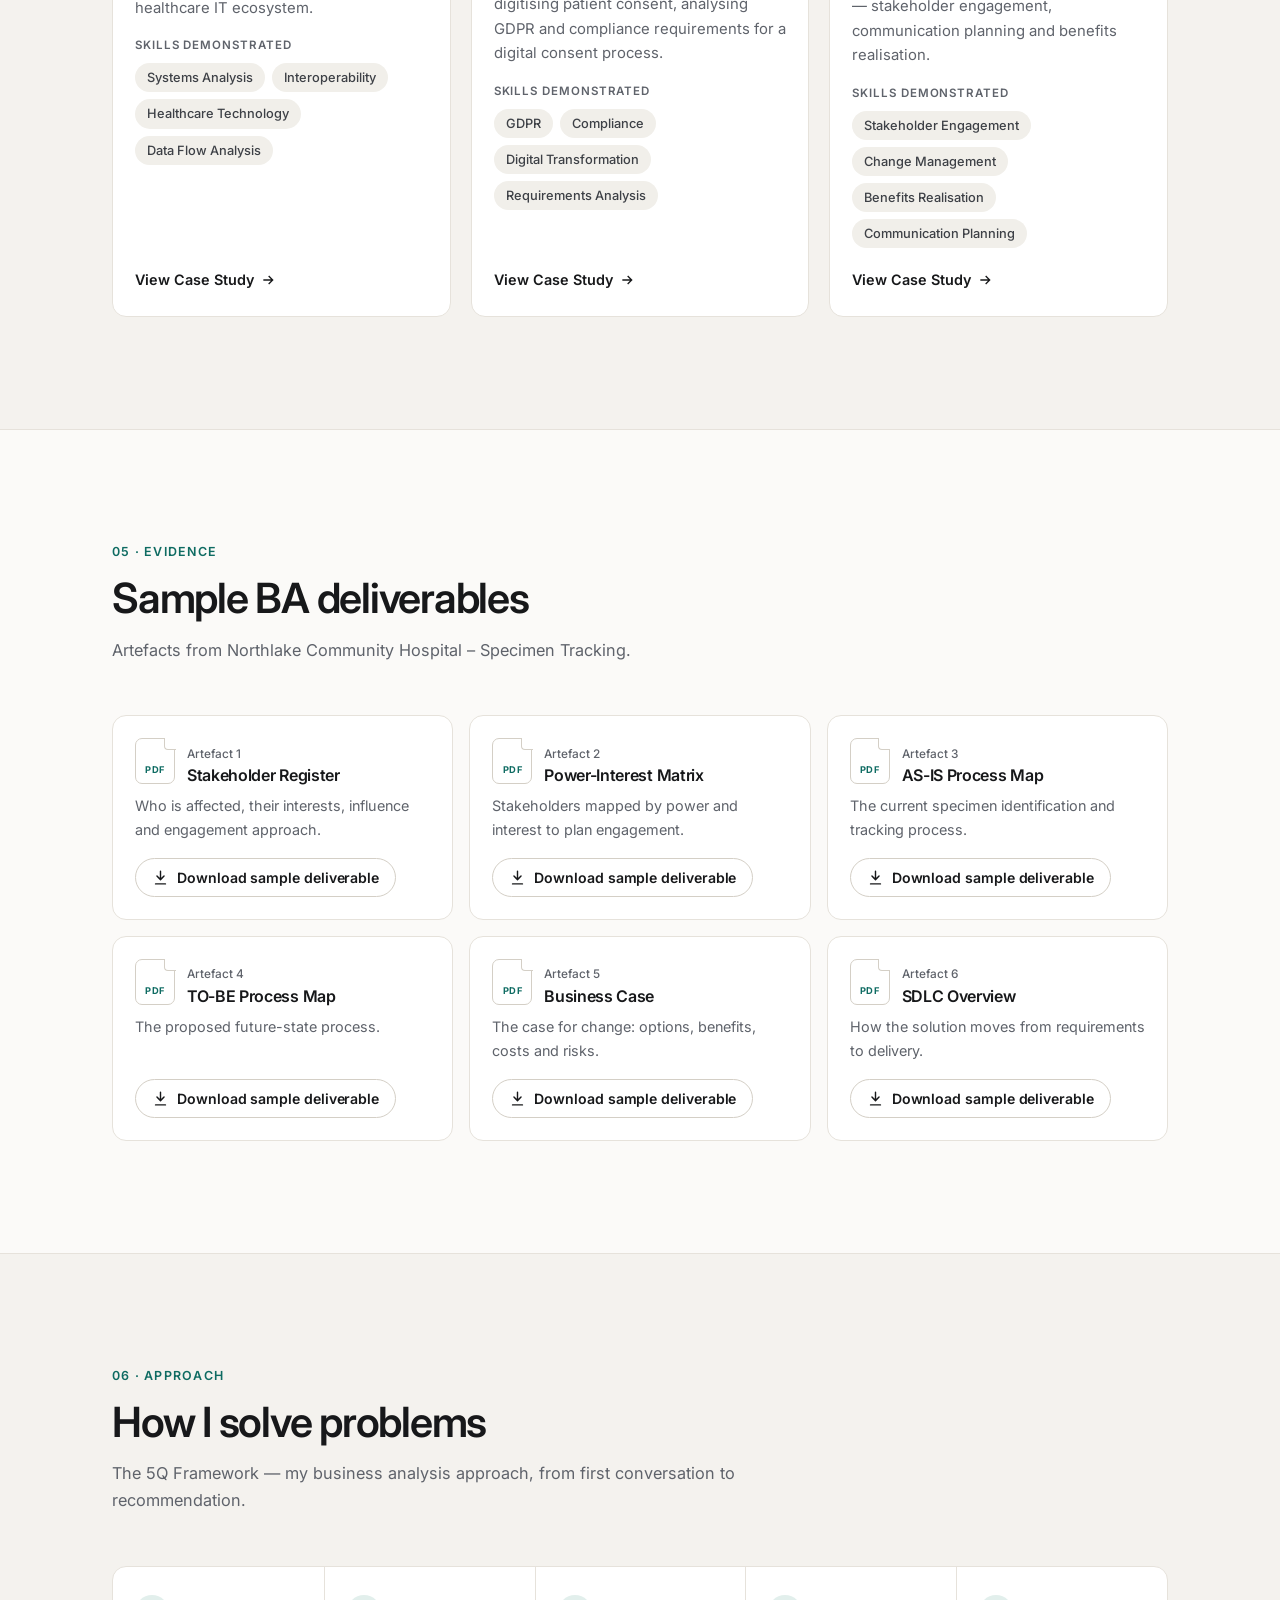
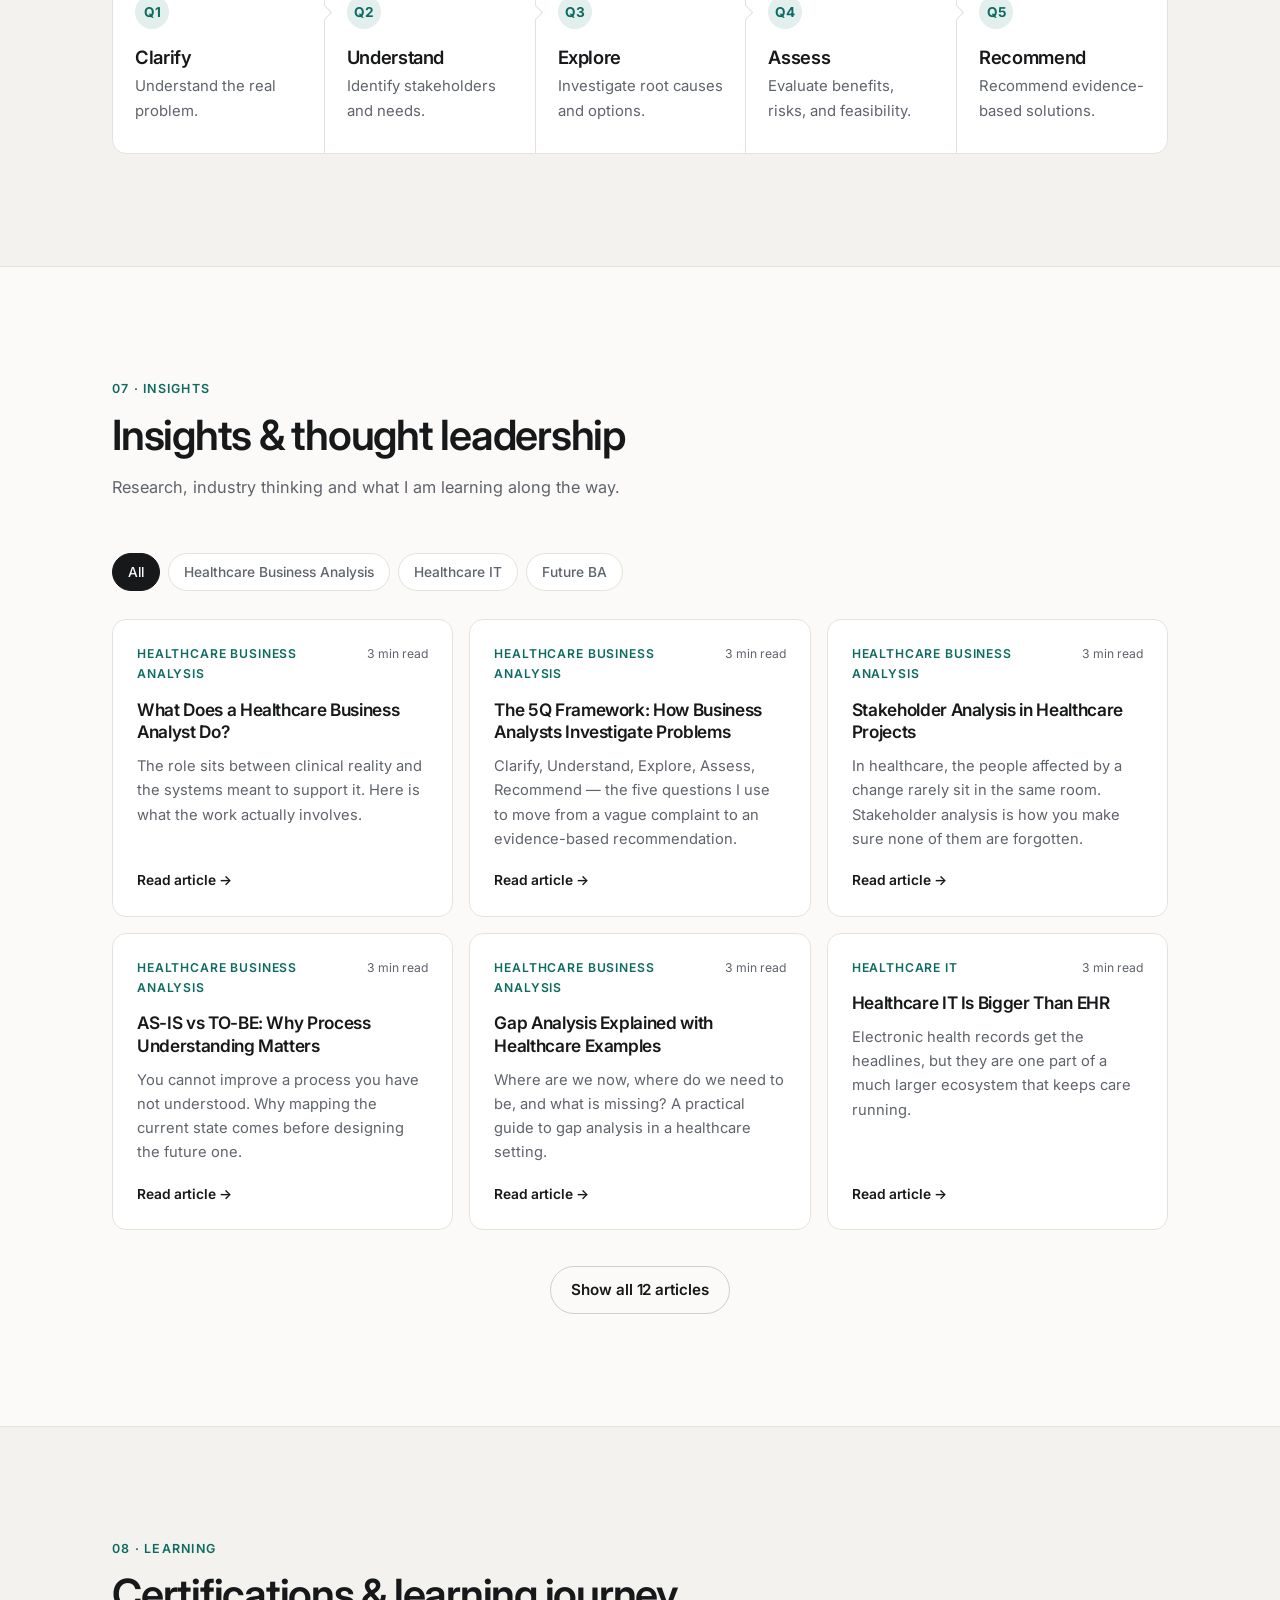
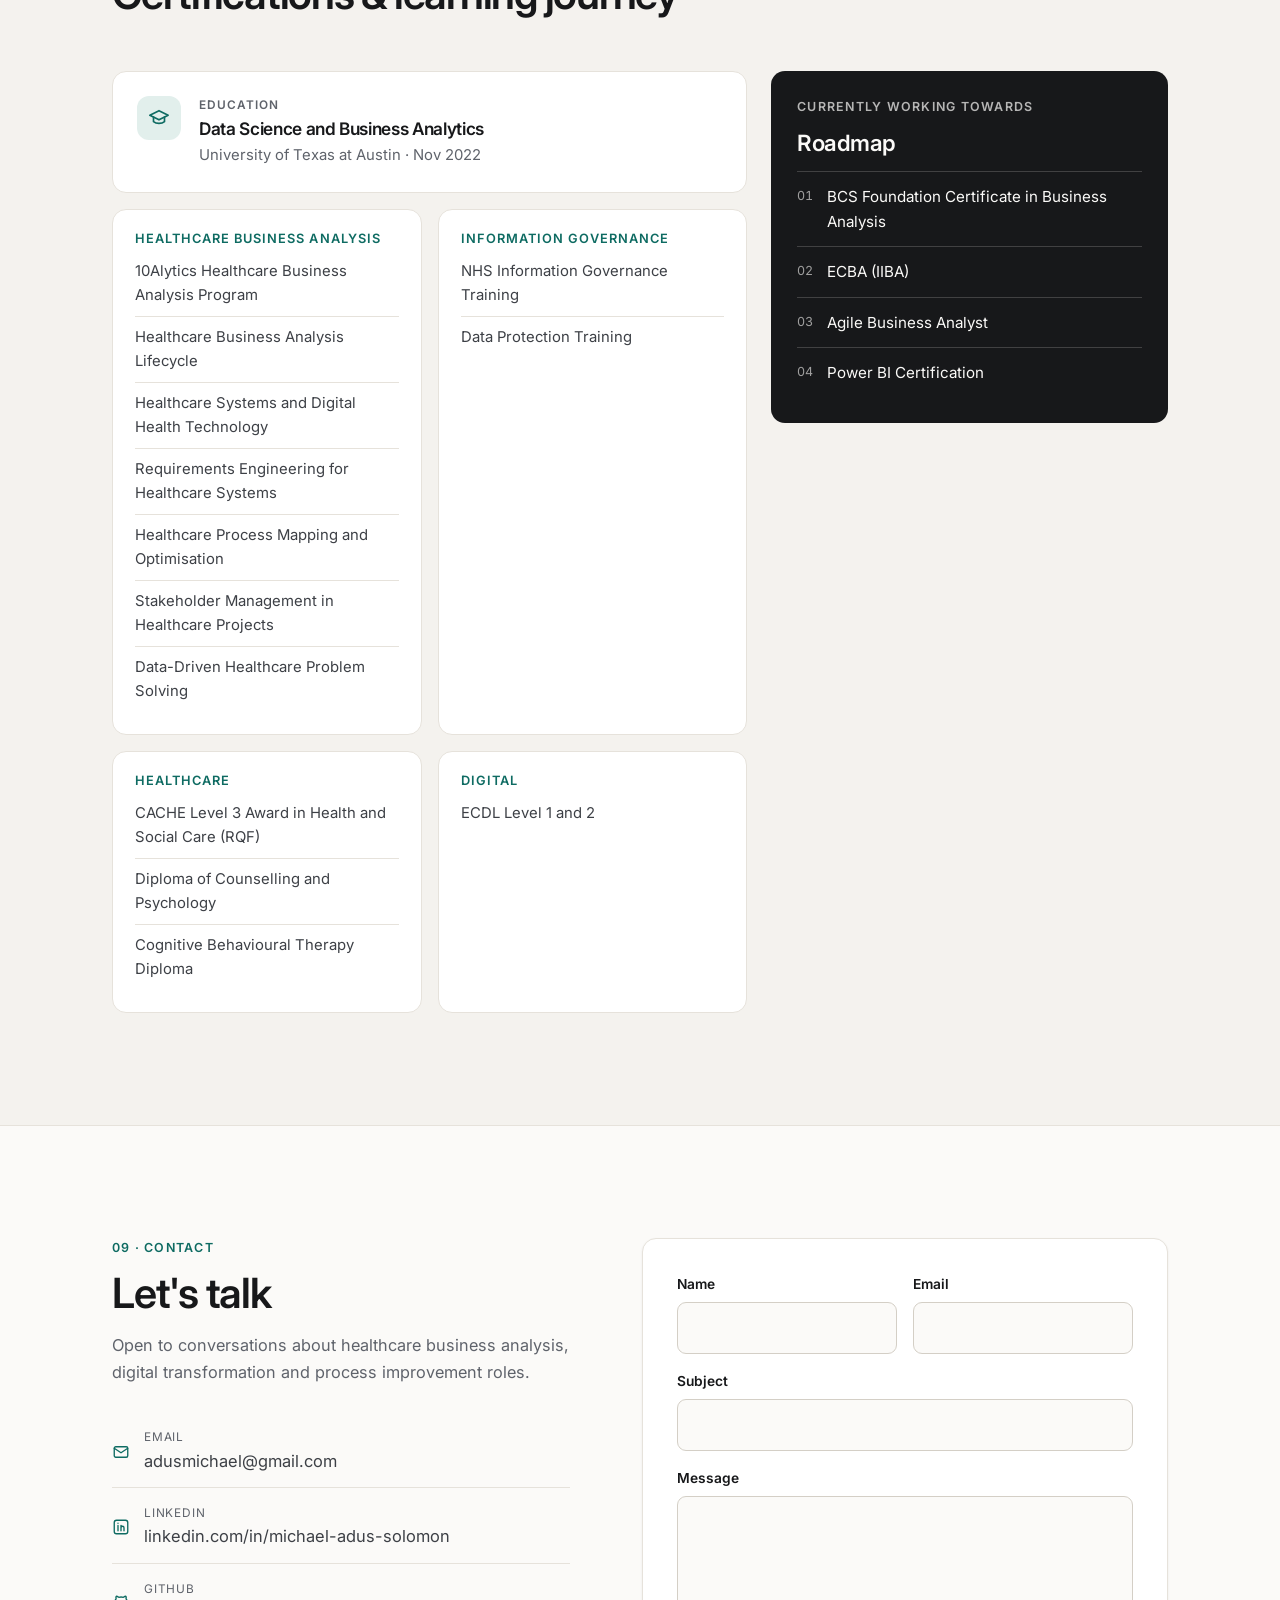
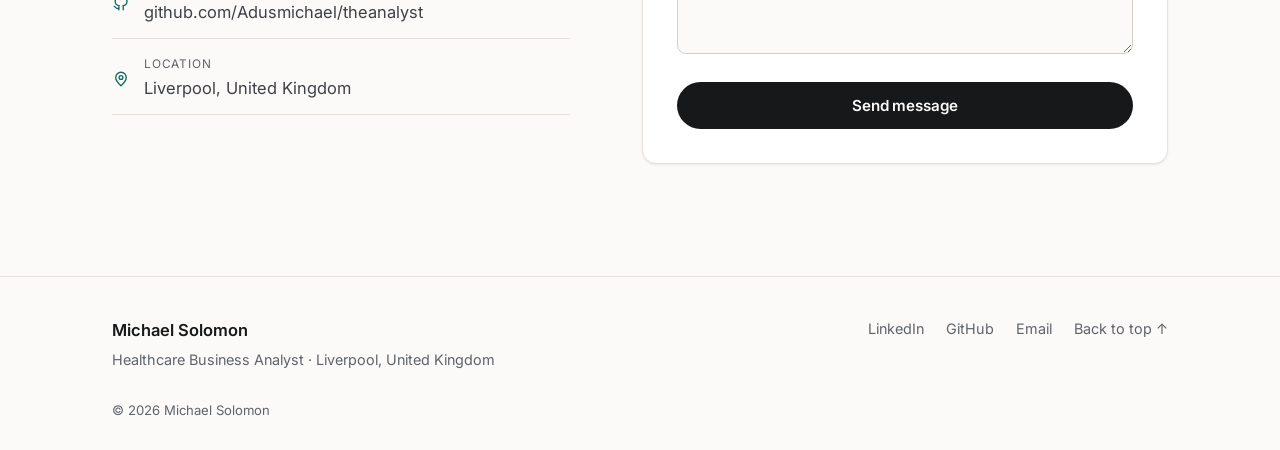
==== commit 26c361c2: "Hero: tidy Reduce Motion fallback (fading phrases, single-line swipeable skills strip) Co-Authored-B" ====
--- a/index.html
+++ b/index.html
@@ -38,7 +38,7 @@
   <link rel="preconnect" href="https://fonts.googleapis.com">
   <link rel="preconnect" href="https://fonts.gstatic.com" crossorigin>
   <link href="https://fonts.googleapis.com/css2?family=Inter:wght@400;500;600;700&family=Instrument+Serif:ital@0;1&display=swap" rel="stylesheet">
-  <link rel="stylesheet" href="assets/css/style.css?v=20261024g">
+  <link rel="stylesheet" href="assets/css/style.css?v=20261025a">
 </head>
 
 <body data-root="" data-page="home">
@@ -326,8 +326,8 @@
 
   <noscript><p class="noscript">Please enable JavaScript to see the full portfolio.</p></noscript>
 
-  <script src="assets/js/data.js?v=20261024g"></script>
-  <script src="assets/js/articles.js?v=20261024g"></script>
-  <script src="assets/js/script.js?v=20261024g"></script>
+  <script src="assets/js/data.js?v=20261025a"></script>
+  <script src="assets/js/articles.js?v=20261025a"></script>
+  <script src="assets/js/script.js?v=20261025a"></script>
 </body>
 </html>
--- a/assets/css/style.css
+++ b/assets/css/style.css
@@ -209,6 +209,8 @@
 /* typewriter line */
 .typed-line { margin: 20px 0 0; font-size: clamp(1.25rem, 2.6vw, 1.7rem); font-weight: 600; letter-spacing: -0.02em; line-height: 1.3; min-height: 2.6em; }
 .typed { background: linear-gradient(90deg, var(--accent), var(--accent2)); -webkit-background-clip: text; background-clip: text; color: transparent; }
+.typed-fade { display: inline-block; transition: opacity .45s ease !important; transition-duration: .45s !important; }
+.typed-fade.is-out { opacity: 0; }
 .cursor { color: var(--accent2); font-weight: 400; margin-left: 2px; animation: blink 1s step-end infinite; }
 @keyframes blink { 50% { opacity: 0; } }
 
@@ -612,7 +614,9 @@
   *, *::before, *::after { animation-duration: .001ms !important; animation-iteration-count: 1 !important; transition-duration: .001ms !important; }
   .reveal { opacity: 1; transform: none; }
   .hero-name .ch { opacity: 1; transform: none; }
-  .track { animation: none; flex-wrap: wrap; width: auto; justify-content: center; row-gap: 8px; padding-inline: 16px; }
+  .marquee { overflow-x: auto; scrollbar-width: none; -webkit-overflow-scrolling: touch; }
+  .marquee::-webkit-scrollbar { display: none; }
+  .track { animation: none; padding-inline: 20px; }
   #glow { display: none; }
 }
 
